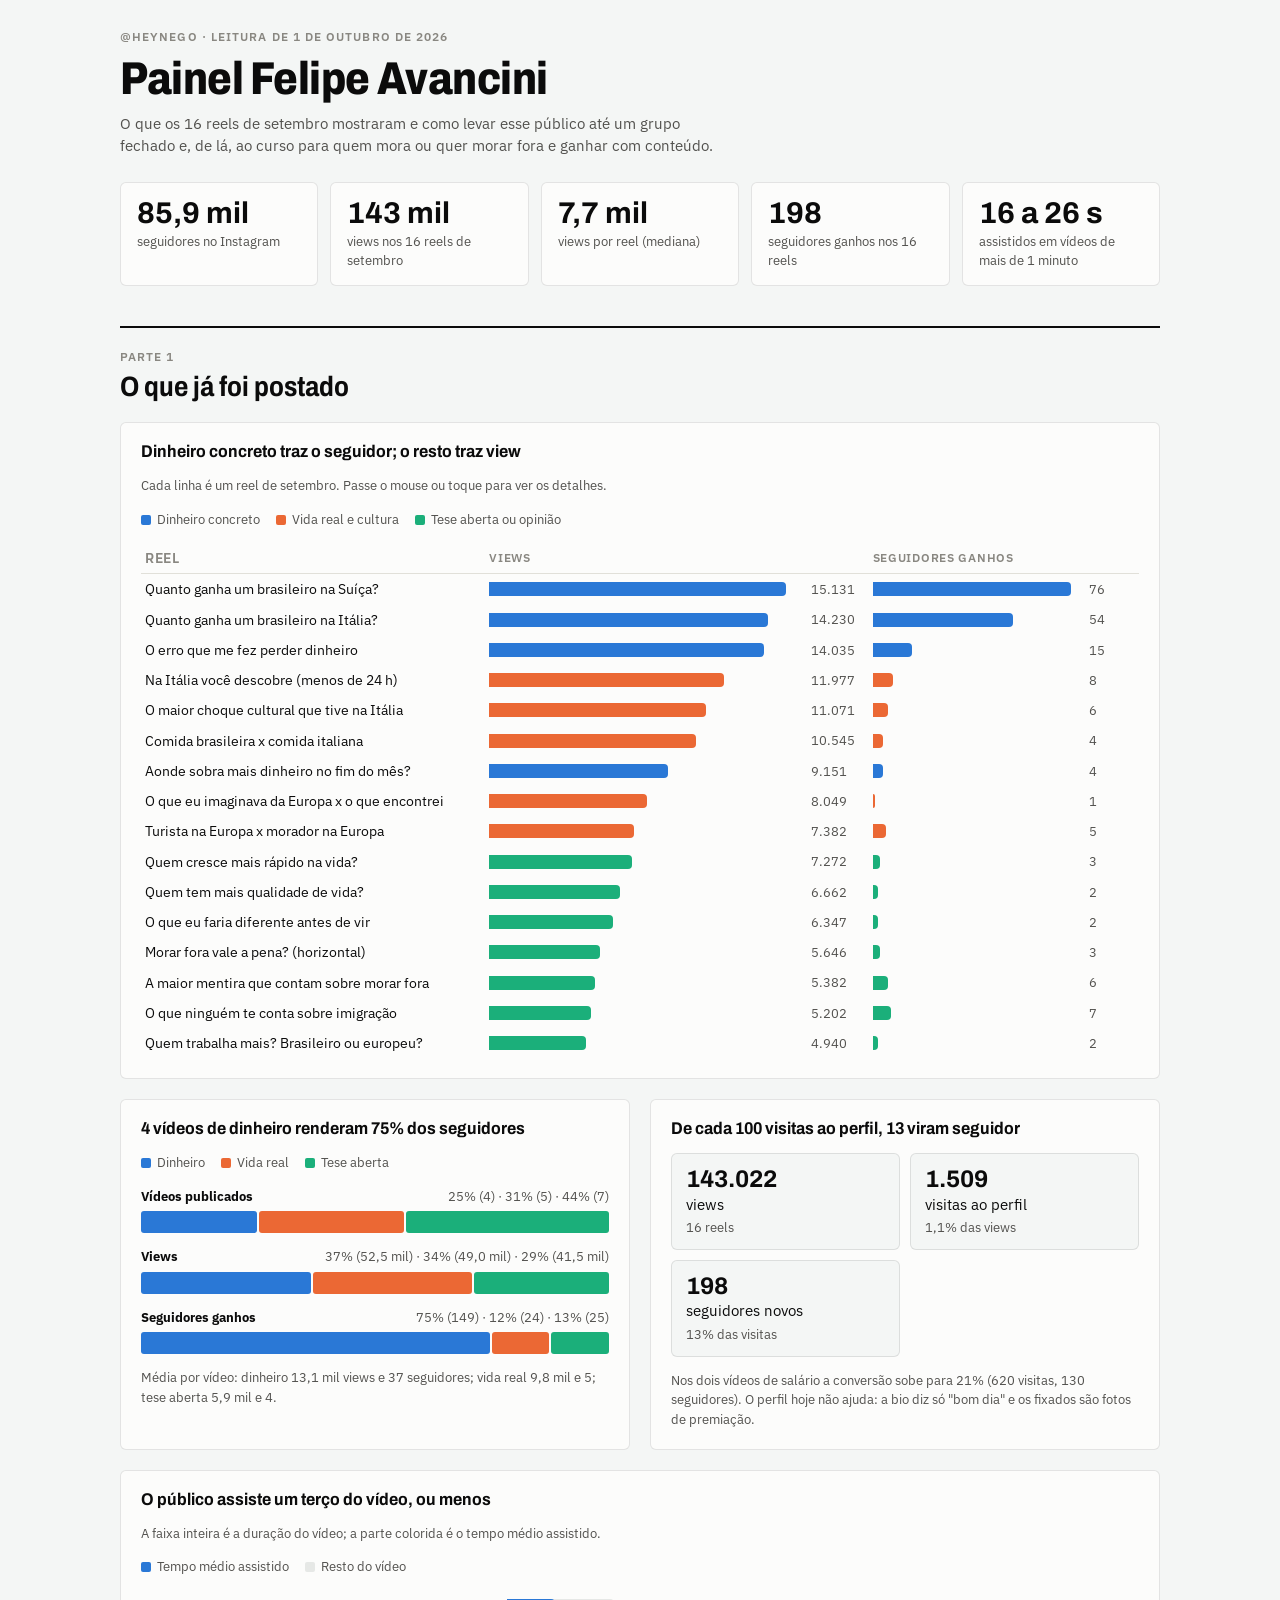
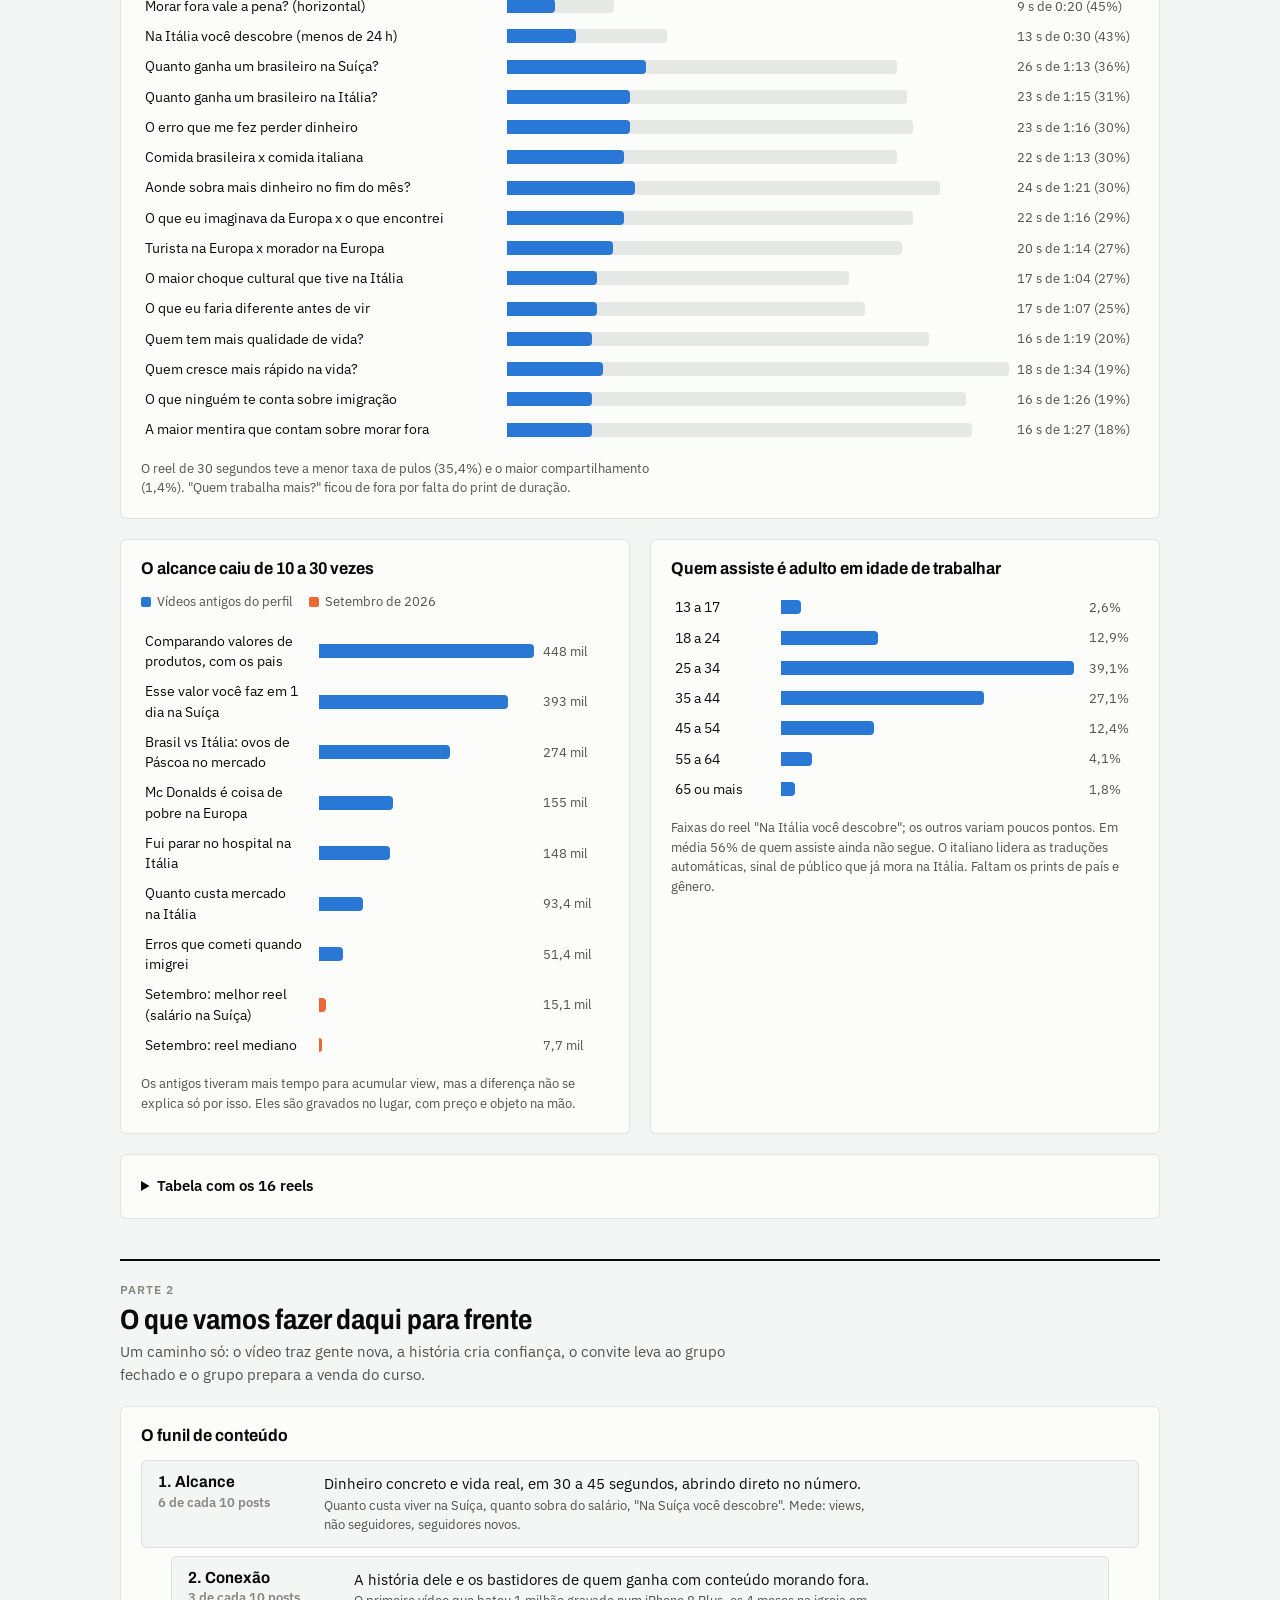
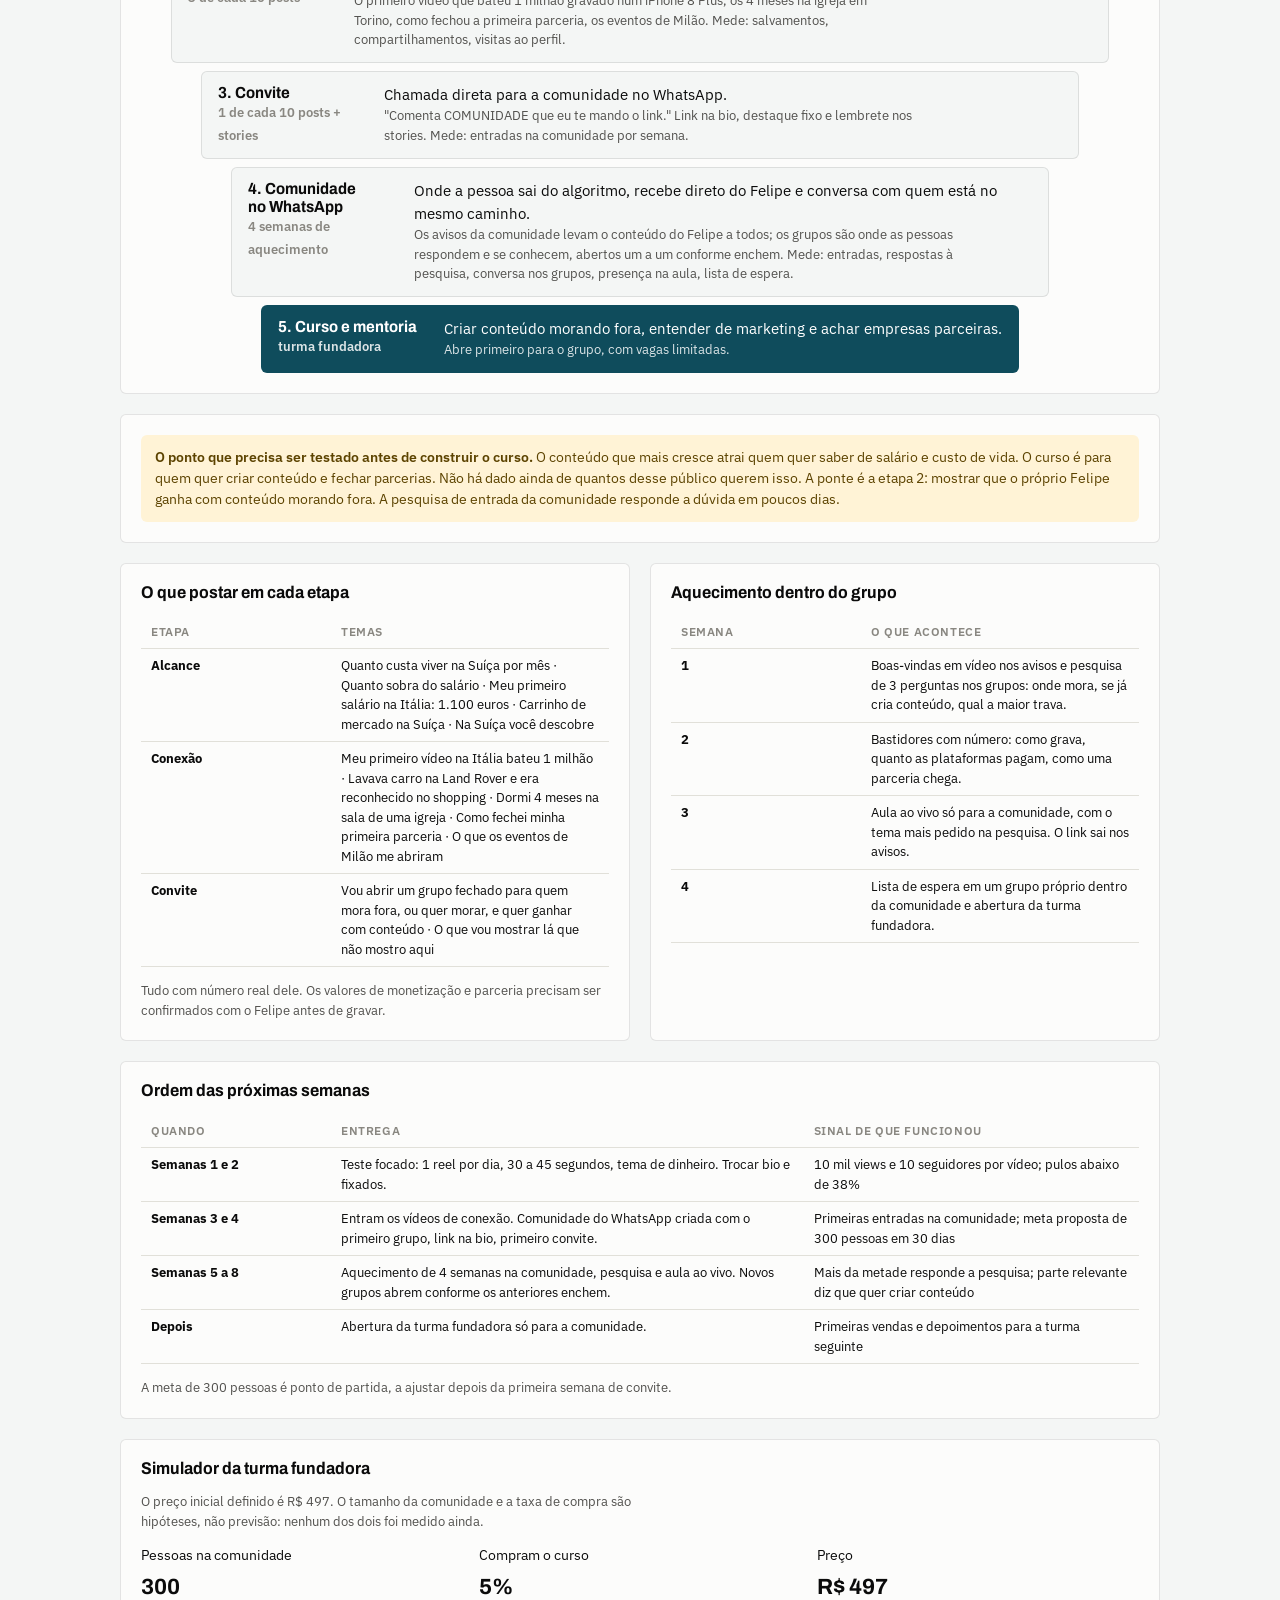
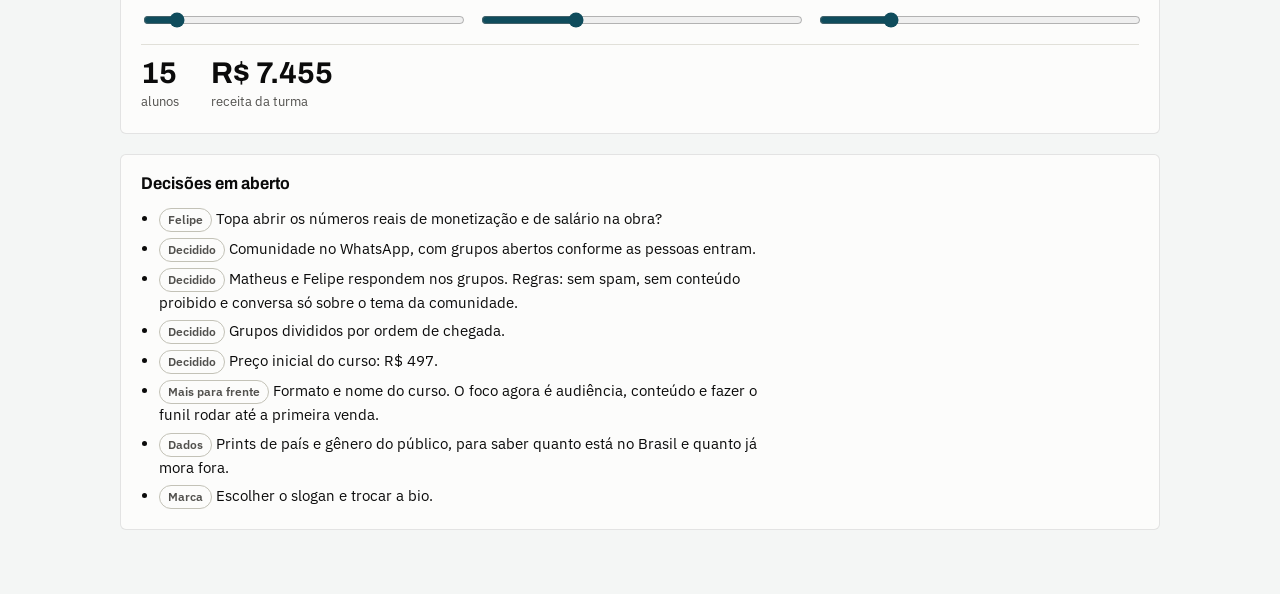
==== index.html @ d15a436e "Publica painel Felipe Avancini (leitura de 1 de outubro de 2026)" ====
<!doctype html>
<html lang="pt-BR">
<head>
<meta charset="utf-8">
<meta name="viewport" content="width=device-width,initial-scale=1,viewport-fit=cover">
<meta name="robots" content="noindex,nofollow">
<meta name="description" content="Leitura dos 16 reels de setembro do @heynego e o plano para levar o público à comunidade e ao curso.">
<meta property="og:type" content="website">
<meta property="og:title" content="Painel Felipe Avancini">
<meta property="og:description" content="Leitura dos 16 reels de setembro do @heynego e o plano para levar o público à comunidade e ao curso.">
<meta name="theme-color" content="#0f4c5c">
<link rel="icon" href="data:image/svg+xml,%3Csvg xmlns='http://www.w3.org/2000/svg' viewBox='0 0 32 32'%3E%3Crect width='32' height='32' rx='6' fill='%230f4c5c'/%3E%3Cpath d='M8 23V14h4v9zm6 0V9h4v14zm6 0v-6h4v6z' fill='%23fff'/%3E%3C/svg%3E">
<link rel="preconnect" href="https://fonts.googleapis.com">
<link rel="preconnect" href="https://fonts.gstatic.com" crossorigin>
<style>html{-webkit-text-size-adjust:100%}body{margin:0}img{max-width:100%}[hidden]{display:none!important}</style>
<title>Painel Felipe Avancini</title>
<link rel="stylesheet" href="https://fonts.googleapis.com/css2?family=Archivo:wdth,wght@75..100,500..800&family=IBM+Plex+Sans:wght@400;500;600&display=swap">
<style>
/* Layout: painel de leitura em coluna única, resumo antes do detalhe; duas metades: o que já foi postado / o que vamos fazer */
:root{
  --page:#f4f6f5; --surface:#fcfcfb; --ink:#0b0b0b; --ink2:#52514e; --muted:#898781;
  --grid:#e1e0d9; --axis:#c3c2b7; --line:rgba(11,11,11,.10);
  --s1:#2a78d6; --s2:#eb6834; --s3:#1baf7a; --track:#e6e8e6;
  --accent:#0f4c5c; --accent-ink:#ffffff; --good:#006300; --warn-bg:#fff3d6; --warn-ink:#5c4300;
  --display:"Archivo","Arial Narrow",system-ui,sans-serif;
  --body:"IBM Plex Sans",system-ui,-apple-system,"Segoe UI",sans-serif;
}
@media (prefers-color-scheme:dark){:root:not([data-theme="light"]){
  --page:#0d0d0d; --surface:#1a1a19; --ink:#ffffff; --ink2:#c3c2b7; --muted:#898781;
  --grid:#2c2c2a; --axis:#383835; --line:rgba(255,255,255,.10);
  --s1:#3987e5; --s2:#d95926; --s3:#199e70; --track:#2c2c2a;
  --accent:#7fc4d4; --accent-ink:#06222a; --good:#0ca30c; --warn-bg:#3a2e0c; --warn-ink:#fbe2a0; color-scheme:dark}}
:root[data-theme="dark"]{
  --page:#0d0d0d; --surface:#1a1a19; --ink:#ffffff; --ink2:#c3c2b7; --muted:#898781;
  --grid:#2c2c2a; --axis:#383835; --line:rgba(255,255,255,.10);
  --s1:#3987e5; --s2:#d95926; --s3:#199e70; --track:#2c2c2a;
  --accent:#7fc4d4; --accent-ink:#06222a; --good:#0ca30c; --warn-bg:#3a2e0c; --warn-ink:#fbe2a0; color-scheme:dark}
*{box-sizing:border-box}
body{background:var(--page);color:var(--ink);font-family:var(--body);font-size:15px;line-height:1.5;padding-inline:16px;padding-block:28px 64px}
.wrap{max-width:1040px;margin:0 auto;display:flex;flex-direction:column;gap:20px}
h1,h2,h3{font-family:var(--display);font-stretch:85%;text-wrap:balance;margin:0;line-height:1.1}
h1{font-size:clamp(30px,5vw,46px);font-weight:800;letter-spacing:-.01em}
h2{font-size:clamp(22px,3.2vw,28px);font-weight:700}
h3{font-size:17px;font-weight:700;font-stretch:92%}
p{margin:0;max-width:68ch}
.sub{color:var(--ink2)}
.small{font-size:13px;color:var(--ink2)}
.eyebrow{font-size:12px;letter-spacing:.09em;text-transform:uppercase;color:var(--muted);font-weight:600}
header{display:flex;flex-direction:column;gap:8px;padding-bottom:4px}
.part{margin-top:20px;padding-top:20px;border-top:2px solid var(--ink);display:flex;flex-direction:column;gap:6px}
.card{background:var(--surface);border:1px solid var(--line);border-radius:6px;padding:20px;display:flex;flex-direction:column;gap:14px;min-width:0}
.tiles{display:grid;grid-template-columns:repeat(auto-fit,minmax(170px,1fr));gap:12px}
.tile{background:var(--surface);border:1px solid var(--line);border-radius:6px;padding:14px 16px;display:flex;flex-direction:column;gap:2px}
.tile b{font-family:var(--display);font-size:30px;font-weight:700;line-height:1.1}
.tile span{font-size:13px;color:var(--ink2)}
.two{display:grid;grid-template-columns:repeat(auto-fit,minmax(300px,1fr));gap:20px}
.legend{display:flex;flex-wrap:wrap;gap:6px 16px;font-size:13px;color:var(--ink2)}
.legend i{display:inline-block;width:10px;height:10px;border-radius:2px;margin-right:6px;vertical-align:-1px}
.c1{background:var(--s1)}.c2{background:var(--s2)}.c3{background:var(--s3)}.cn{background:var(--track)}
/* linhas de barras */
.r{display:grid;grid-template-columns:minmax(0,1.25fr) minmax(0,1.4fr) minmax(0,1fr);gap:2px 16px;align-items:center;padding:5px 4px;border-radius:4px}
.r:hover,.r:focus-visible{background:var(--track);outline:none}
.r:focus-visible{box-shadow:0 0 0 2px var(--accent)}
.r.head{font-size:12px;color:var(--muted);text-transform:uppercase;letter-spacing:.06em;font-weight:600;border-bottom:1px solid var(--grid);border-radius:0}
.r.head:hover{background:none}
.lab{font-size:13.5px;min-width:0}
.cell{display:flex;align-items:center;gap:8px;min-width:0}
.trk{flex:1;min-width:0;height:14px;display:flex}
.bar{height:14px;border-radius:0 4px 4px 0;min-width:2px}
.v{font-size:12.5px;color:var(--ink2);font-variant-numeric:tabular-nums;white-space:nowrap;min-width:46px}
.r2{grid-template-columns:minmax(0,1.1fr) minmax(0,2fr)}
@media (max-width:640px){.r{grid-template-columns:1fr 1fr}.r .lab{grid-column:1/-1}.r.head .lab{display:none}.r2{grid-template-columns:1fr}}
.stack{display:flex;gap:2px;height:22px}
.stack div{border-radius:3px;min-width:3px}
.share{display:flex;flex-direction:column;gap:5px}
.share .cap{display:flex;justify-content:space-between;gap:10px;flex-wrap:wrap;font-size:13px}
.share .cap span{color:var(--ink2);font-variant-numeric:tabular-nums}
.flow{display:grid;grid-template-columns:repeat(auto-fit,minmax(150px,1fr));gap:10px;align-items:stretch}
.step{border:1px solid var(--line);border-radius:6px;padding:12px 14px;background:var(--page)}
.step b{font-family:var(--display);font-size:24px;font-weight:700;display:block;line-height:1.15}
.step small{display:block;color:var(--ink2);font-size:12.5px;margin-top:2px}
.note{background:var(--warn-bg);color:var(--warn-ink);border-radius:6px;padding:12px 14px;font-size:14px}
.note b{font-weight:600}
ul{margin:0;padding-left:18px;display:flex;flex-direction:column;gap:6px;max-width:70ch}
#tip{position:fixed;z-index:9;pointer-events:none;background:var(--ink);color:var(--surface);font-size:12.5px;line-height:1.45;padding:8px 10px;border-radius:5px;max-width:260px}
/* funil */
.funnel{display:flex;flex-direction:column;gap:8px;align-items:center}
.stage{border:1px solid var(--line);background:var(--page);border-radius:6px;padding:12px 16px;display:grid;grid-template-columns:minmax(0,150px) minmax(0,1fr);gap:4px 16px}
.stage h3{font-size:16px}
.stage .pct{font-size:12.5px;color:var(--muted);font-weight:600}
.stage.final{background:var(--accent);color:var(--accent-ink);border-color:transparent}
.stage.final .pct,.stage.final .small{color:var(--accent-ink);opacity:.85}
@media (max-width:640px){.stage{grid-template-columns:1fr;width:100%!important}}
table{border-collapse:collapse;width:100%;font-size:13px}
th,td{padding:7px 10px;text-align:right;border-bottom:1px solid var(--grid);white-space:nowrap;font-variant-numeric:tabular-nums}
th{color:var(--muted);font-weight:600;font-size:12px;text-transform:uppercase;letter-spacing:.05em}
th:first-child,td:first-child{text-align:left;white-space:normal;min-width:190px}
.scroll{overflow-x:auto}
details summary{cursor:pointer;font-weight:600}
details summary:focus-visible,input:focus-visible{outline:2px solid var(--accent);outline-offset:2px}
.plan td,.plan th{text-align:left;white-space:normal;vertical-align:top}
.calc{display:grid;grid-template-columns:repeat(auto-fit,minmax(220px,1fr));gap:16px}
.calc label{display:flex;flex-direction:column;gap:6px;font-size:13.5px}
.calc input[type=range]{width:100%;accent-color:var(--accent)}
.calc output{font-family:var(--display);font-size:22px;font-weight:700}
.result{display:flex;flex-wrap:wrap;gap:12px 32px;padding-top:12px;border-top:1px solid var(--grid)}
.result b{font-family:var(--display);font-size:30px;display:block;line-height:1.1}
.pill{display:inline-block;font-size:12px;font-weight:600;padding:2px 8px;border-radius:99px;border:1px solid var(--axis);color:var(--ink2)}
</style>
</head>
<body>
<div class="wrap">
<header>
  <span class="eyebrow">@heynego · leitura de 1 de outubro de 2026</span>
  <h1>Painel Felipe Avancini</h1>
  <p class="sub">O que os 16 reels de setembro mostraram e como levar esse público até um grupo fechado e, de lá, ao curso para quem mora ou quer morar fora e ganhar com conteúdo.</p>
</header>

<div class="tiles">
  <div class="tile"><b>85,9 mil</b><span>seguidores no Instagram</span></div>
  <div class="tile"><b>143 mil</b><span>views nos 16 reels de setembro</span></div>
  <div class="tile"><b>7,7 mil</b><span>views por reel (mediana)</span></div>
  <div class="tile"><b>198</b><span>seguidores ganhos nos 16 reels</span></div>
  <div class="tile"><b>16 a 26 s</b><span>assistidos em vídeos de mais de 1 minuto</span></div>
</div>

<div class="part"><span class="eyebrow">Parte 1</span><h2>O que já foi postado</h2></div>

<section class="card">
  <h3>Dinheiro concreto traz o seguidor; o resto traz view</h3>
  <p class="small">Cada linha é um reel de setembro. Passe o mouse ou toque para ver os detalhes.</p>
  <div class="legend"><span><i class="c1"></i>Dinheiro concreto</span><span><i class="c2"></i>Vida real e cultura</span><span><i class="c3"></i>Tese aberta ou opinião</span></div>
  <div id="reels"></div>
</section>

<div class="two">
  <section class="card">
    <h3>4 vídeos de dinheiro renderam 75% dos seguidores</h3>
    <div class="legend"><span><i class="c1"></i>Dinheiro</span><span><i class="c2"></i>Vida real</span><span><i class="c3"></i>Tese aberta</span></div>
    <div id="shares" style="display:flex;flex-direction:column;gap:14px"></div>
    <p class="small">Média por vídeo: dinheiro 13,1 mil views e 37 seguidores; vida real 9,8 mil e 5; tese aberta 5,9 mil e 4.</p>
  </section>
  <section class="card">
    <h3>De cada 100 visitas ao perfil, 13 viram seguidor</h3>
    <div class="flow">
      <div class="step"><b>143.022</b>views<small>16 reels</small></div>
      <div class="step"><b>1.509</b>visitas ao perfil<small>1,1% das views</small></div>
      <div class="step"><b>198</b>seguidores novos<small>13% das visitas</small></div>
    </div>
    <p class="small">Nos dois vídeos de salário a conversão sobe para 21% (620 visitas, 130 seguidores). O perfil hoje não ajuda: a bio diz só "bom dia" e os fixados são fotos de premiação.</p>
  </section>
</div>

<section class="card">
  <h3>O público assiste um terço do vídeo, ou menos</h3>
  <p class="small">A faixa inteira é a duração do vídeo; a parte colorida é o tempo médio assistido.</p>
  <div class="legend"><span><i class="c1"></i>Tempo médio assistido</span><span><i class="cn"></i>Resto do vídeo</span></div>
  <div id="dur"></div>
  <p class="small">O reel de 30 segundos teve a menor taxa de pulos (35,4%) e o maior compartilhamento (1,4%). "Quem trabalha mais?" ficou de fora por falta do print de duração.</p>
</section>

<div class="two">
  <section class="card">
    <h3>O alcance caiu de 10 a 30 vezes</h3>
    <div class="legend"><span><i class="c1"></i>Vídeos antigos do perfil</span><span><i class="c2"></i>Setembro de 2026</span></div>
    <div id="old"></div>
    <p class="small">Os antigos tiveram mais tempo para acumular view, mas a diferença não se explica só por isso. Eles são gravados no lugar, com preço e objeto na mão.</p>
  </section>
  <section class="card">
    <h3>Quem assiste é adulto em idade de trabalhar</h3>
    <div id="age"></div>
    <p class="small">Faixas do reel "Na Itália você descobre"; os outros variam poucos pontos. Em média 56% de quem assiste ainda não segue. O italiano lidera as traduções automáticas, sinal de público que já mora na Itália. Faltam os prints de país e gênero.</p>
  </section>
</div>

<section class="card">
  <details>
    <summary>Tabela com os 16 reels</summary>
    <div class="scroll" style="margin-top:12px"><table id="tbl"></table></div>
  </details>
</section>

<div class="part"><span class="eyebrow">Parte 2</span><h2>O que vamos fazer daqui para frente</h2>
<p class="sub">Um caminho só: o vídeo traz gente nova, a história cria confiança, o convite leva ao grupo fechado e o grupo prepara a venda do curso.</p></div>

<section class="card">
  <h3>O funil de conteúdo</h3>
  <div class="funnel">
    <div class="stage" style="width:100%"><div><h3>1. Alcance</h3><span class="pct">6 de cada 10 posts</span></div><div><p>Dinheiro concreto e vida real, em 30 a 45 segundos, abrindo direto no número.</p><p class="small">Quanto custa viver na Suíça, quanto sobra do salário, "Na Suíça você descobre". Mede: views, não seguidores, seguidores novos.</p></div></div>
    <div class="stage" style="width:94%"><div><h3>2. Conexão</h3><span class="pct">3 de cada 10 posts</span></div><div><p>A história dele e os bastidores de quem ganha com conteúdo morando fora.</p><p class="small">O primeiro vídeo que bateu 1 milhão gravado num iPhone 8 Plus, os 4 meses na igreja em Torino, como fechou a primeira parceria, os eventos de Milão. Mede: salvamentos, compartilhamentos, visitas ao perfil.</p></div></div>
    <div class="stage" style="width:88%"><div><h3>3. Convite</h3><span class="pct">1 de cada 10 posts + stories</span></div><div><p>Chamada direta para a comunidade no WhatsApp.</p><p class="small">"Comenta COMUNIDADE que eu te mando o link." Link na bio, destaque fixo e lembrete nos stories. Mede: entradas na comunidade por semana.</p></div></div>
    <div class="stage" style="width:82%"><div><h3>4. Comunidade no WhatsApp</h3><span class="pct">4 semanas de aquecimento</span></div><div><p>Onde a pessoa sai do algoritmo, recebe direto do Felipe e conversa com quem está no mesmo caminho.</p><p class="small">Os avisos da comunidade levam o conteúdo do Felipe a todos; os grupos são onde as pessoas respondem e se conhecem, abertos um a um conforme enchem. Mede: entradas, respostas à pesquisa, conversa nos grupos, presença na aula, lista de espera.</p></div></div>
    <div class="stage final" style="width:76%"><div><h3>5. Curso e mentoria</h3><span class="pct">turma fundadora</span></div><div><p>Criar conteúdo morando fora, entender de marketing e achar empresas parceiras.</p><p class="small">Abre primeiro para o grupo, com vagas limitadas.</p></div></div>
  </div>
</section>

<section class="card">
  <div class="note"><b>O ponto que precisa ser testado antes de construir o curso.</b> O conteúdo que mais cresce atrai quem quer saber de salário e custo de vida. O curso é para quem quer criar conteúdo e fechar parcerias. Não há dado ainda de quantos desse público querem isso. A ponte é a etapa 2: mostrar que o próprio Felipe ganha com conteúdo morando fora. A pesquisa de entrada da comunidade responde a dúvida em poucos dias.</div>
</section>

<div class="two">
  <section class="card">
    <h3>O que postar em cada etapa</h3>
    <div class="scroll"><table class="plan">
      <tr><th>Etapa</th><th>Temas</th></tr>
      <tr><td><b>Alcance</b></td><td>Quanto custa viver na Suíça por mês · Quanto sobra do salário · Meu primeiro salário na Itália: 1.100 euros · Carrinho de mercado na Suíça · Na Suíça você descobre</td></tr>
      <tr><td><b>Conexão</b></td><td>Meu primeiro vídeo na Itália bateu 1 milhão · Lavava carro na Land Rover e era reconhecido no shopping · Dormi 4 meses na sala de uma igreja · Como fechei minha primeira parceria · O que os eventos de Milão me abriram</td></tr>
      <tr><td><b>Convite</b></td><td>Vou abrir um grupo fechado para quem mora fora, ou quer morar, e quer ganhar com conteúdo · O que vou mostrar lá que não mostro aqui</td></tr>
    </table></div>
    <p class="small">Tudo com número real dele. Os valores de monetização e parceria precisam ser confirmados com o Felipe antes de gravar.</p>
  </section>
  <section class="card">
    <h3>Aquecimento dentro do grupo</h3>
    <div class="scroll"><table class="plan">
      <tr><th>Semana</th><th>O que acontece</th></tr>
      <tr><td><b>1</b></td><td>Boas-vindas em vídeo nos avisos e pesquisa de 3 perguntas nos grupos: onde mora, se já cria conteúdo, qual a maior trava.</td></tr>
      <tr><td><b>2</b></td><td>Bastidores com número: como grava, quanto as plataformas pagam, como uma parceria chega.</td></tr>
      <tr><td><b>3</b></td><td>Aula ao vivo só para a comunidade, com o tema mais pedido na pesquisa. O link sai nos avisos.</td></tr>
      <tr><td><b>4</b></td><td>Lista de espera em um grupo próprio dentro da comunidade e abertura da turma fundadora.</td></tr>
    </table></div>
  </section>
</div>

<section class="card">
  <h3>Ordem das próximas semanas</h3>
  <div class="scroll"><table class="plan">
    <tr><th>Quando</th><th>Entrega</th><th>Sinal de que funcionou</th></tr>
    <tr><td><b>Semanas 1 e 2</b></td><td>Teste focado: 1 reel por dia, 30 a 45 segundos, tema de dinheiro. Trocar bio e fixados.</td><td>10 mil views e 10 seguidores por vídeo; pulos abaixo de 38%</td></tr>
    <tr><td><b>Semanas 3 e 4</b></td><td>Entram os vídeos de conexão. Comunidade do WhatsApp criada com o primeiro grupo, link na bio, primeiro convite.</td><td>Primeiras entradas na comunidade; meta proposta de 300 pessoas em 30 dias</td></tr>
    <tr><td><b>Semanas 5 a 8</b></td><td>Aquecimento de 4 semanas na comunidade, pesquisa e aula ao vivo. Novos grupos abrem conforme os anteriores enchem.</td><td>Mais da metade responde a pesquisa; parte relevante diz que quer criar conteúdo</td></tr>
    <tr><td><b>Depois</b></td><td>Abertura da turma fundadora só para a comunidade.</td><td>Primeiras vendas e depoimentos para a turma seguinte</td></tr>
  </table></div>
  <p class="small">A meta de 300 pessoas é ponto de partida, a ajustar depois da primeira semana de convite.</p>
</section>

<section class="card">
  <h3>Simulador da turma fundadora</h3>
  <p class="small">O preço inicial definido é R$ 497. O tamanho da comunidade e a taxa de compra são hipóteses, não previsão: nenhum dos dois foi medido ainda.</p>
  <div class="calc">
    <label for="g">Pessoas na comunidade<output id="go">300</output><input id="g" type="range" min="50" max="3000" step="50" value="300"></label>
    <label for="c">Compram o curso <output id="co">5%</output><input id="c" type="range" min="1" max="15" step="1" value="5"></label>
    <label for="p">Preço <output id="po">R$ 497</output><input id="p" type="range" min="97" max="1997" step="100" value="497"></label>
  </div>
  <div class="result"><div><b id="ra">15</b><span class="small">alunos</span></div><div><b id="rr">R$ 7.455</b><span class="small">receita da turma</span></div></div>
</section>

<section class="card">
  <h3>Decisões em aberto</h3>
  <ul>
    <li><span class="pill">Felipe</span> Topa abrir os números reais de monetização e de salário na obra?</li>
    <li><span class="pill">Decidido</span> Comunidade no WhatsApp, com grupos abertos conforme as pessoas entram.</li>
    <li><span class="pill">Decidido</span> Matheus e Felipe respondem nos grupos. Regras: sem spam, sem conteúdo proibido e conversa só sobre o tema da comunidade.</li>
    <li><span class="pill">Decidido</span> Grupos divididos por ordem de chegada.</li>
    <li><span class="pill">Decidido</span> Preço inicial do curso: R$ 497.</li>
    <li><span class="pill">Mais para frente</span> Formato e nome do curso. O foco agora é audiência, conteúdo e fazer o funil rodar até a primeira venda.</li>
    <li><span class="pill">Dados</span> Prints de país e gênero do público, para saber quanto está no Brasil e quanto já mora fora.</li>
    <li><span class="pill">Marca</span> Escolher o slogan e trocar a bio.</li>
  </ul>
</section>
</div>
<div id="tip" hidden></div>

<script>
const R=[
["Quanto ganha um brasileiro na Suíça?",1,"4/set",15131,73,26,38.0,76,357,68],
["Quanto ganha um brasileiro na Itália?",1,"4/set",14230,75,23,40.2,54,263,54],
["O erro que me fez perder dinheiro",1,"5/set",14035,76,23,43.8,15,200,42],
["Na Itália você descobre (menos de 24 h)",2,"30/set",11977,30,13,35.4,8,65,43],
["O maior choque cultural que tive na Itália",2,"14/set",11071,64,17,44.8,6,50,13],
["Comida brasileira x comida italiana",2,"8/set",10545,73,22,37.3,4,57,22],
["Aonde sobra mais dinheiro no fim do mês?",1,"3/set",9151,81,24,39.4,4,85,20],
["O que eu imaginava da Europa x o que encontrei",2,"3/set",8049,76,22,41.4,1,92,18],
["Turista na Europa x morador na Europa",2,"3/set",7382,74,20,40.3,5,64,24],
["Quem cresce mais rápido na vida?",3,"5/set",7272,94,18,40.9,3,59,23],
["Quem tem mais qualidade de vida?",3,"25/set",6662,79,16,45.1,2,56,30],
["O que eu faria diferente antes de vir",3,"26/set",6347,67,17,41.7,2,40,17],
["Morar fora vale a pena? (horizontal)",3,"14/set",5646,20,9,48.2,3,23,21],
["A maior mentira que contam sobre morar fora",3,"4/set",5382,87,16,42.1,6,34,13],
["O que ninguém te conta sobre imigração",3,"9/set",5202,86,16,44.9,7,34,17],
["Quem trabalha mais? Brasileiro ou europeu?",3,"set",4940,null,19,null,2,30,3]
];
const CAT={1:"Dinheiro concreto",2:"Vida real e cultura",3:"Tese aberta ou opinião"};
const n=x=>x.toLocaleString("pt-BR");
const mmss=s=>Math.floor(s/60)+":"+String(s%60).padStart(2,"0");
const $=id=>document.getElementById(id);
const tipOf=r=>`<b>${r[0]}</b><br>${CAT[r[1]]} · ${r[2]}<br>${n(r[3])} views · ${r[7]} seguidores<br>${r[8]} visitas ao perfil · ${r[9]} salvamentos`+(r[4]?`<br>${mmss(r[4])} de duração · ${r[5]} s assistidos`:"")+(r[6]?`<br>${n(r[6])}% de pulos`:"");

$("reels").innerHTML=`<div class="r head"><span class="lab">Reel</span><span>Views</span><span>Seguidores ganhos</span></div>`+
R.map((r,i)=>`<div class="r" tabindex="0" data-i="${i}"><span class="lab">${r[0]}</span>
<span class="cell"><span class="trk"><span class="bar c${r[1]}" style="width:${r[3]/16000*100}%"></span></span><span class="v">${n(r[3])}</span></span>
<span class="cell"><span class="trk"><span class="bar c${r[1]}" style="width:${r[7]/80*100}%"></span></span><span class="v">${r[7]}</span></span></div>`).join("");

const SH=[["Vídeos publicados",[25,31.25,43.75],["4","5","7"]],["Views",[36.7,34.3,29.0],["52,5 mil","49,0 mil","41,5 mil"]],["Seguidores ganhos",[75.3,12.1,12.6],["149","24","25"]]];
$("shares").innerHTML=SH.map(s=>`<div class="share"><div class="cap"><b>${s[0]}</b><span>${s[1].map((p,i)=>Math.round(p)+"% ("+s[2][i]+")").join(" · ")}</span></div>
<div class="stack">${s[1].map((p,i)=>`<div class="c${i+1}" style="width:${p}%"></div>`).join("")}</div></div>`).join("");

$("dur").innerHTML=R.filter(r=>r[4]).sort((a,b)=>b[5]/b[4]-a[5]/a[4]).map(r=>`<div class="r r2" tabindex="0" data-i="${R.indexOf(r)}"><span class="lab">${r[0]}</span>
<span class="cell"><span class="trk"><span style="display:flex;width:${r[4]/94*100}%;background:var(--track);border-radius:0 4px 4px 0"><span class="bar c1" style="width:${r[5]/r[4]*100}%"></span></span></span><span class="v" style="min-width:118px">${r[5]} s de ${mmss(r[4])} (${Math.round(r[5]/r[4]*100)}%)</span></span></div>`).join("");

const OLD=[["Comparando valores de produtos, com os pais",448,1],["Esse valor você faz em 1 dia na Suíça",393,1],["Brasil vs Itália: ovos de Páscoa no mercado",274,1],["Mc Donalds é coisa de pobre na Europa",155,1],["Fui parar no hospital na Itália",148,1],["Quanto custa mercado na Itália",93.4,1],["Erros que cometi quando imigrei",51.4,1],["Setembro: melhor reel (salário na Suíça)",15.1,2],["Setembro: reel mediano",7.7,2]];
$("old").innerHTML=OLD.map(o=>`<div class="r r2" tabindex="0" data-t="<b>${o[0]}</b><br>${n(o[1])} mil views"><span class="lab">${o[0]}</span>
<span class="cell"><span class="trk"><span class="bar c${o[2]}" style="width:${o[1]/450*100}%"></span></span><span class="v" style="min-width:62px">${n(o[1])} mil</span></span></div>`).join("");

const AGE=[["13 a 17",2.6],["18 a 24",12.9],["25 a 34",39.1],["35 a 44",27.1],["45 a 54",12.4],["55 a 64",4.1],["65 ou mais",1.8]];
$("age").innerHTML=AGE.map(a=>`<div class="r r2" tabindex="0" data-t="<b>${a[0]} anos</b><br>${n(a[1])}% de quem assistiu" style="grid-template-columns:90px minmax(0,1fr)"><span class="lab">${a[0]}</span>
<span class="cell"><span class="trk"><span class="bar c1" style="width:${a[1]/40*100}%"></span></span><span class="v">${n(a[1])}%</span></span></div>`).join("");

$("tbl").innerHTML=`<tr><th>Reel</th><th>Tema</th><th>Data</th><th>Views</th><th>Duração</th><th>Assistido</th><th>Pulos</th><th>Seguidores</th><th>Visitas</th><th>Salvos</th></tr>`+
R.map(r=>`<tr><td>${r[0]}</td><td>${CAT[r[1]]}</td><td>${r[2]}</td><td>${n(r[3])}</td><td>${r[4]?mmss(r[4]):"n/d"}</td><td>${r[5]} s</td><td>${r[6]?n(r[6])+"%":"n/d"}</td><td>${r[7]}</td><td>${r[8]}</td><td>${r[9]}</td></tr>`).join("");

const tip=$("tip");
function show(el,x,y){tip.innerHTML=el.dataset.t||tipOf(R[+el.dataset.i]);tip.hidden=false;
  const w=tip.offsetWidth,h=tip.offsetHeight;
  tip.style.left=Math.max(8,Math.min(x+14,innerWidth-w-8))+"px";
  tip.style.top=(y+18+h>innerHeight?y-h-10:y+18)+"px";}
document.querySelectorAll(".r[tabindex]").forEach(el=>{
  el.addEventListener("mousemove",e=>show(el,e.clientX,e.clientY));
  el.addEventListener("mouseleave",()=>tip.hidden=true);
  el.addEventListener("focus",()=>{const b=el.getBoundingClientRect();show(el,b.left+20,b.bottom-10)});
  el.addEventListener("blur",()=>tip.hidden=true);
});
addEventListener("scroll",()=>tip.hidden=true,{passive:true});

function calc(){const g=+$("g").value,c=+$("c").value,p=+$("p").value,a=Math.round(g*c/100);
  $("go").textContent=n(g);$("co").textContent=c+"%";$("po").textContent="R$ "+n(p);
  $("ra").textContent=n(a);$("rr").textContent="R$ "+n(a*p);}
["g","c","p"].forEach(i=>$(i).addEventListener("input",calc));calc();
</script>
</body>
</html>
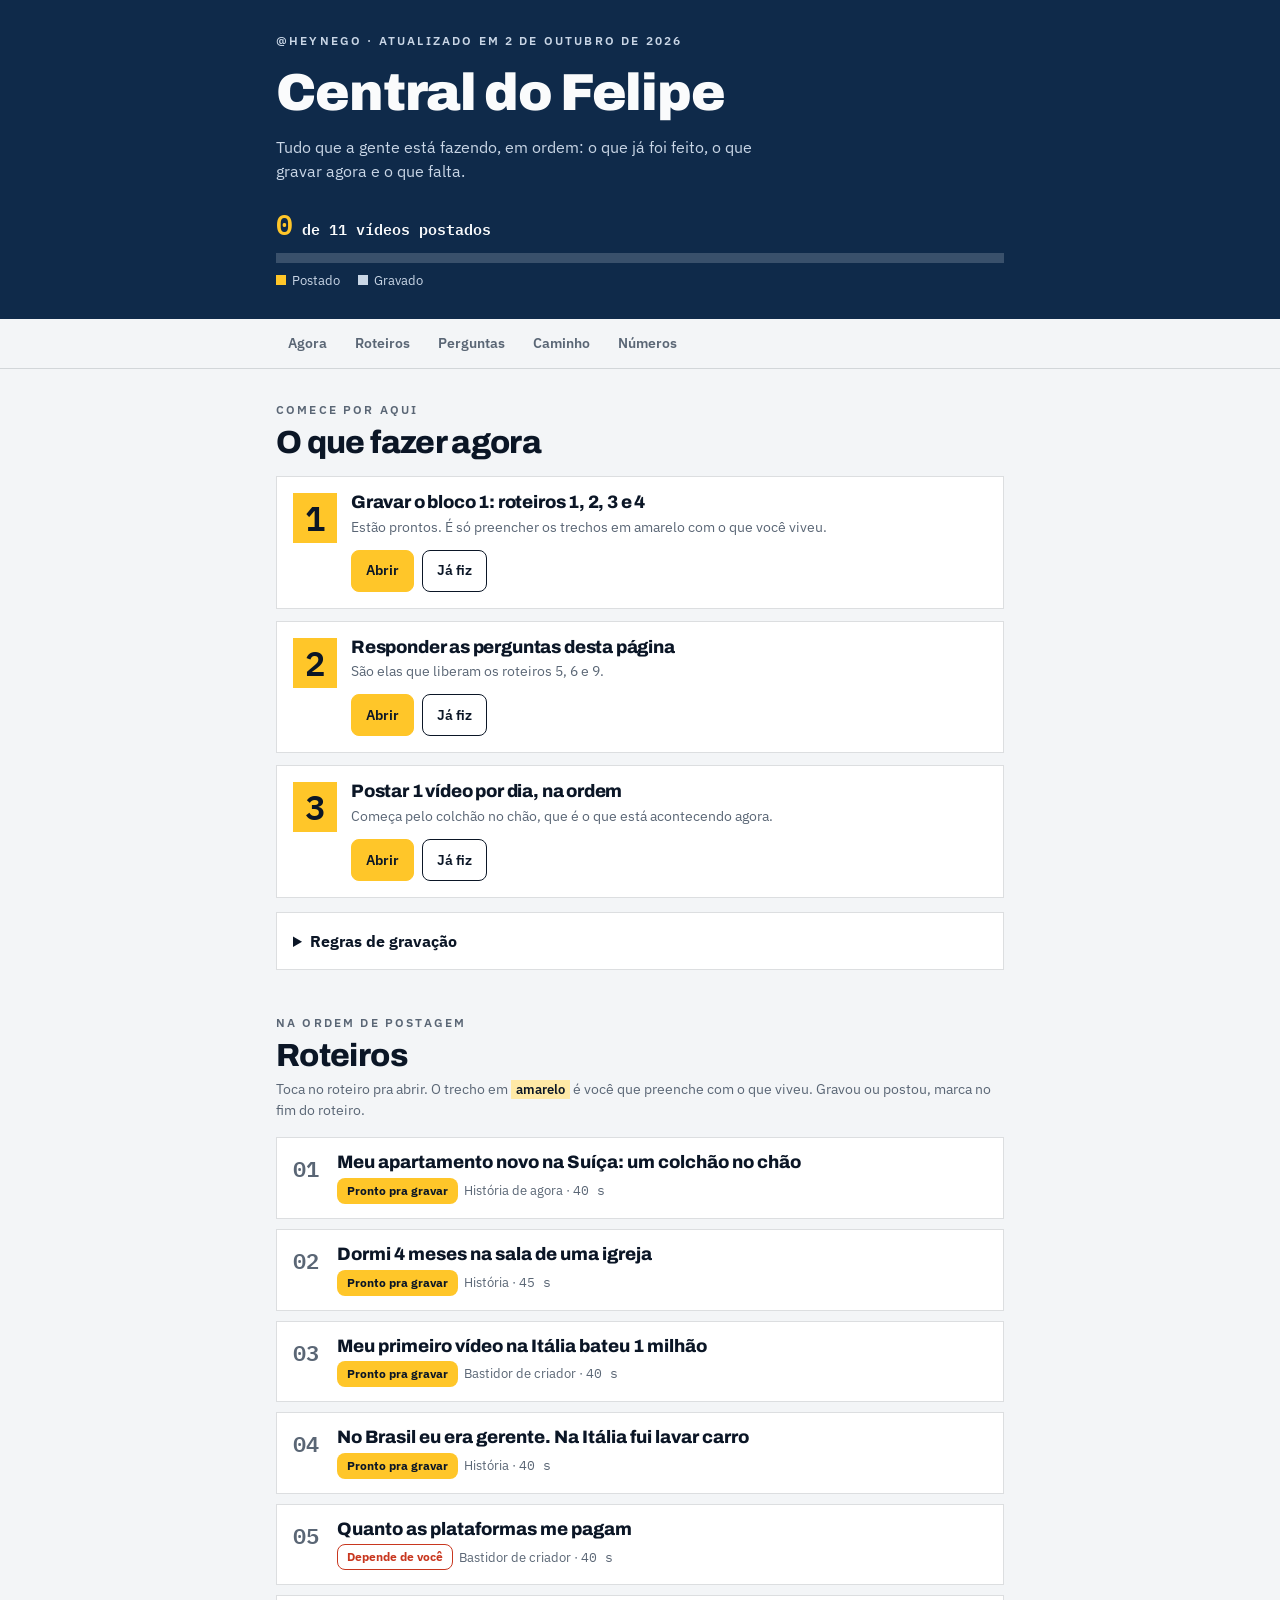
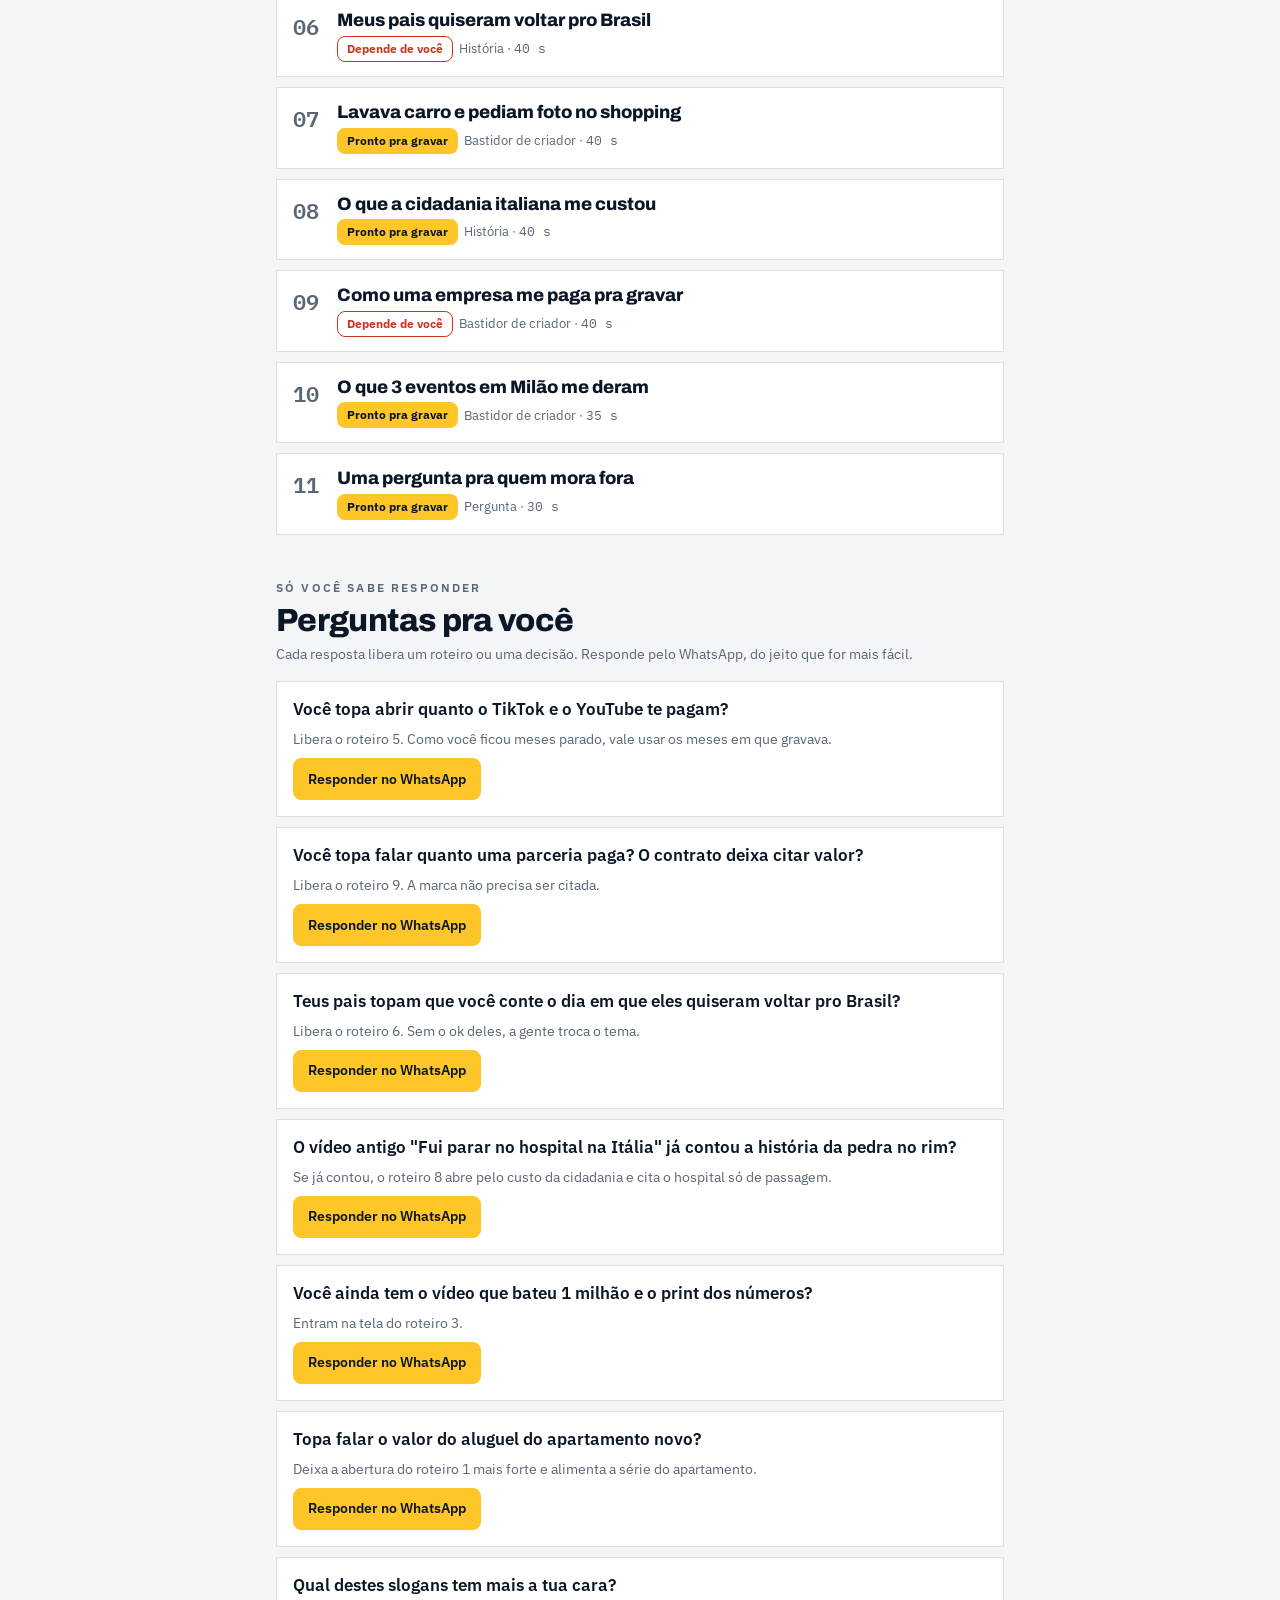
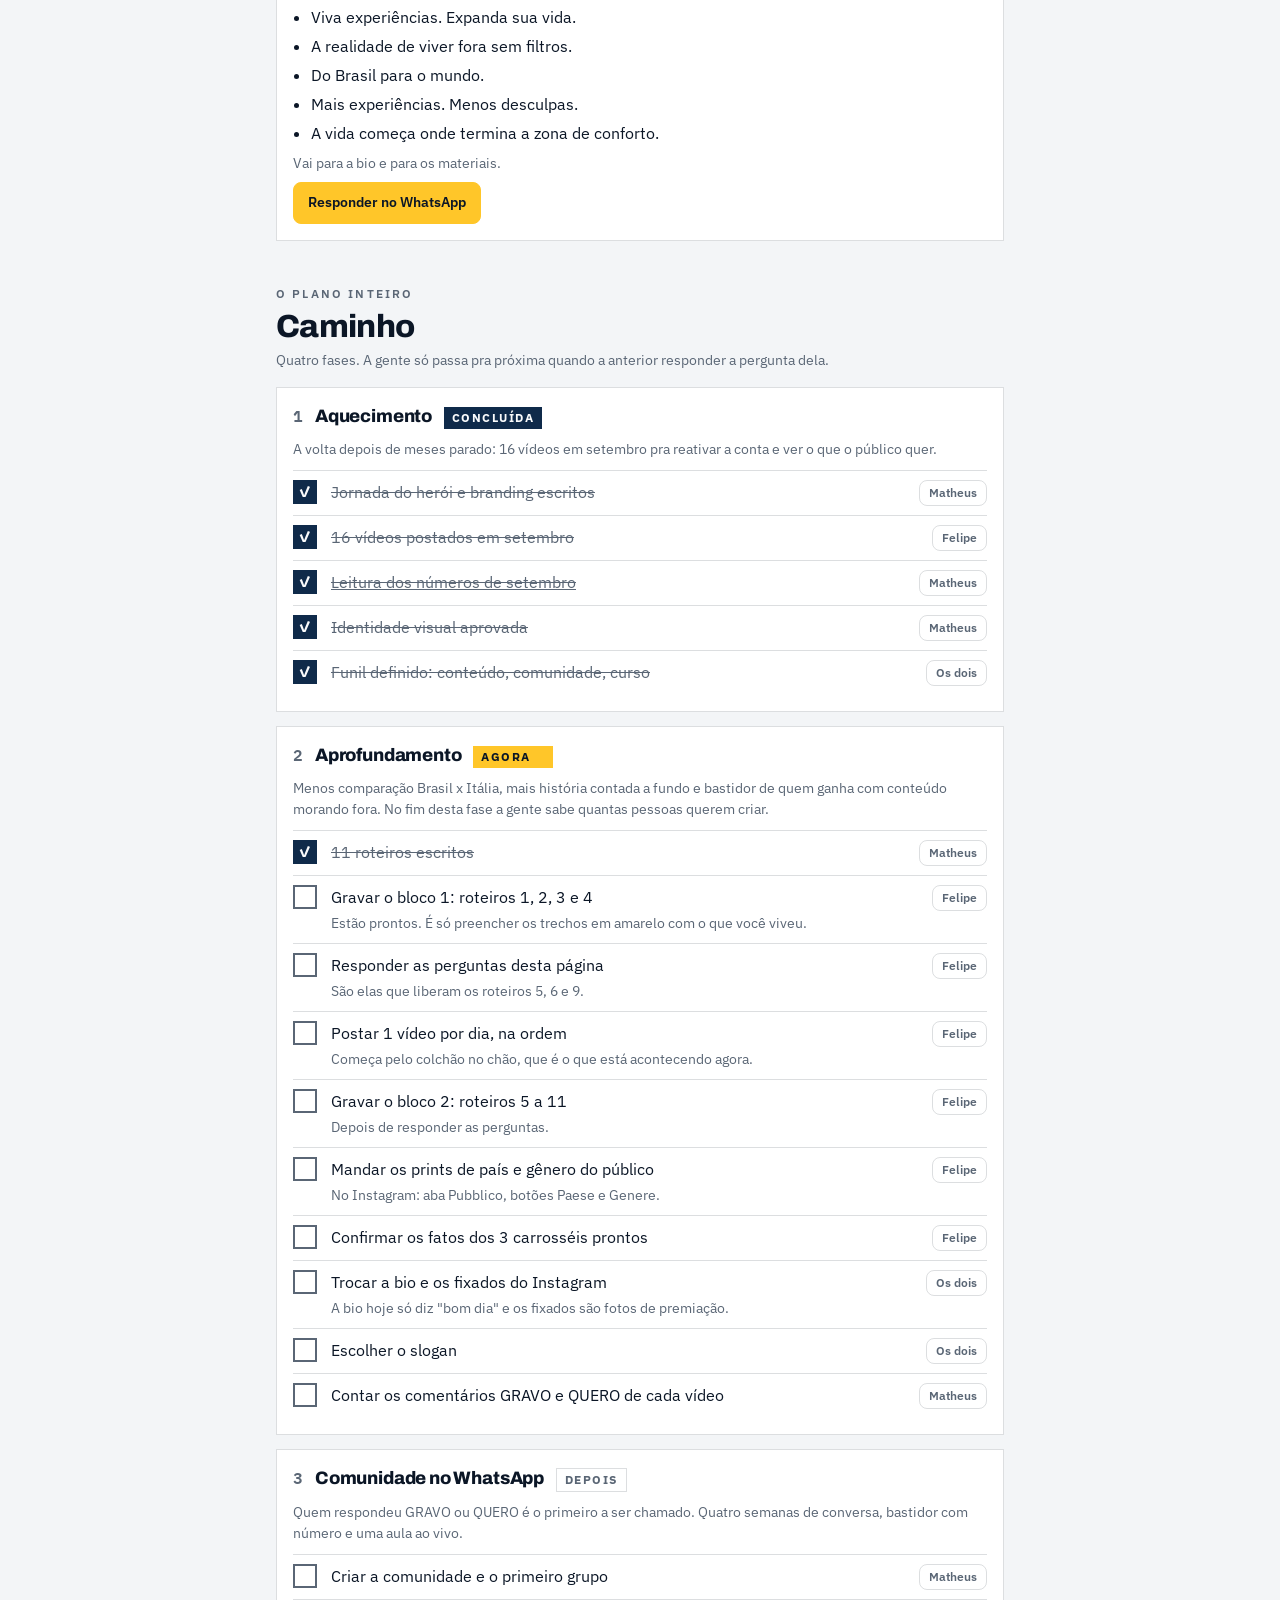
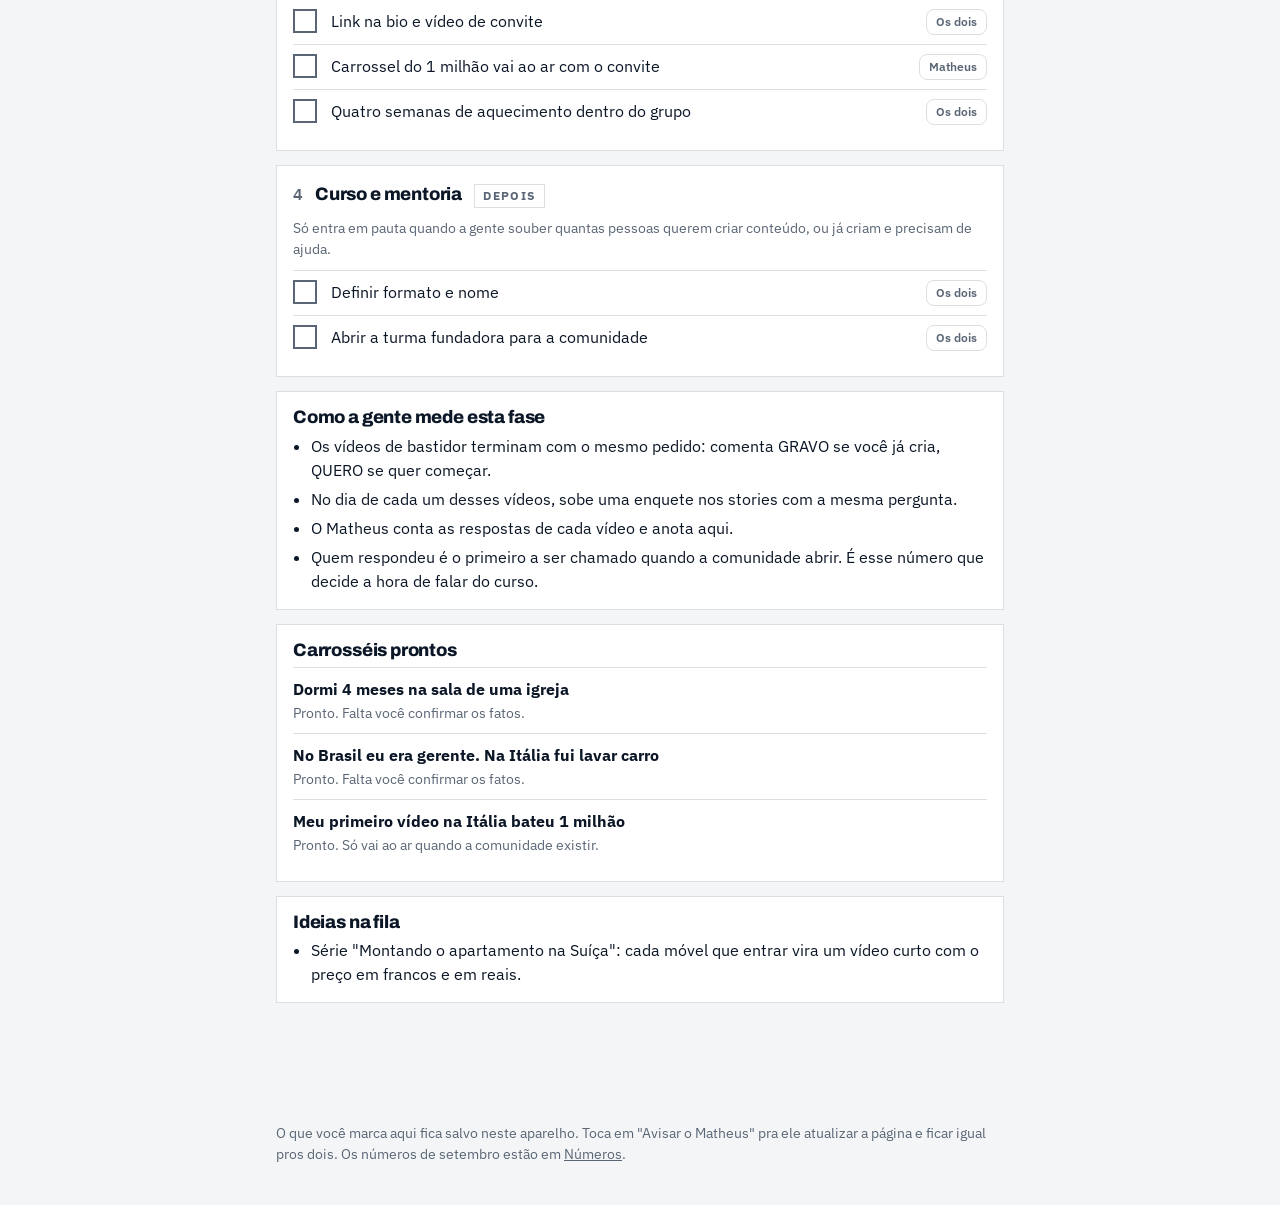
==== commit 72256dc9: "Transforma o painel em Central do Felipe: fases, passos, perguntas e 11 roteiros de aprofundamento" ====
--- a/index.html
+++ b/index.html
@@ -4,327 +4,282 @@
 <meta charset="utf-8">
 <meta name="viewport" content="width=device-width,initial-scale=1,viewport-fit=cover">
 <meta name="robots" content="noindex,nofollow">
-<meta name="description" content="Leitura dos 16 reels de setembro do @heynego e o plano para levar o público à comunidade e ao curso.">
+<meta name="description" content="Tudo que o Felipe e o Matheus estão fazendo, em ordem: o que já foi feito, o que gravar agora e o que falta.">
 <meta property="og:type" content="website">
-<meta property="og:title" content="Painel Felipe Avancini">
-<meta property="og:description" content="Leitura dos 16 reels de setembro do @heynego e o plano para levar o público à comunidade e ao curso.">
-<meta name="theme-color" content="#0f4c5c">
-<link rel="icon" href="data:image/svg+xml,%3Csvg xmlns='http://www.w3.org/2000/svg' viewBox='0 0 32 32'%3E%3Crect width='32' height='32' rx='6' fill='%230f4c5c'/%3E%3Cpath d='M8 23V14h4v9zm6 0V9h4v14zm6 0v-6h4v6z' fill='%23fff'/%3E%3C/svg%3E">
+<meta property="og:title" content="Central do Felipe">
+<meta property="og:description" content="O que já foi feito, o que gravar agora e o que falta.">
+<meta name="theme-color" content="#0F2A4A">
+<link rel="icon" href="data:image/svg+xml,%3Csvg xmlns='http://www.w3.org/2000/svg' viewBox='0 0 32 32'%3E%3Crect width='32' height='32' fill='%230F2A4A'/%3E%3Cpath d='M8 17l5 5 11-12' fill='none' stroke='%23FFC629' stroke-width='4'/%3E%3C/svg%3E">
 <link rel="preconnect" href="https://fonts.googleapis.com">
 <link rel="preconnect" href="https://fonts.gstatic.com" crossorigin>
-<style>html{-webkit-text-size-adjust:100%}body{margin:0}img{max-width:100%}[hidden]{display:none!important}</style>
-<title>Painel Felipe Avancini</title>
-<link rel="stylesheet" href="https://fonts.googleapis.com/css2?family=Archivo:wdth,wght@75..100,500..800&family=IBM+Plex+Sans:wght@400;500;600&display=swap">
+<link rel="stylesheet" href="https://fonts.googleapis.com/css2?family=Archivo:wght@600..900&family=IBM+Plex+Mono:wght@500;600&family=IBM+Plex+Sans:wght@400;500;600;700&display=swap">
+<title>Central do Felipe</title>
 <style>
-/* Layout: painel de leitura em coluna única, resumo antes do detalhe; duas metades: o que já foi postado / o que vamos fazer */
+/* Central de acompanhamento: coluna única, pensada para o celular. Cores do brandkit (passaporte, etiqueta, carimbo). */
 :root{
-  --page:#f4f6f5; --surface:#fcfcfb; --ink:#0b0b0b; --ink2:#52514e; --muted:#898781;
-  --grid:#e1e0d9; --axis:#c3c2b7; --line:rgba(11,11,11,.10);
-  --s1:#2a78d6; --s2:#eb6834; --s3:#1baf7a; --track:#e6e8e6;
-  --accent:#0f4c5c; --accent-ink:#ffffff; --good:#006300; --warn-bg:#fff3d6; --warn-ink:#5c4300;
+  --page:#F3F5F7; --surface:#FFFFFF; --ink:#0B1626; --ink2:#5A6675; --line:rgba(11,22,38,.14);
+  --brand:#0F2A4A; --brand-ink:#FAFBFC; --brand-soft:#C9D6E6;
+  --hl:#FFC629; --hl-ink:#0B1626; --mark:#FFE9A6; --mark-ink:#0B1626;
+  --done:#0F2A4A; --done-ink:#FAFBFC; --alert:#C8371F;
   --display:"Archivo","Arial Narrow",system-ui,sans-serif;
   --body:"IBM Plex Sans",system-ui,-apple-system,"Segoe UI",sans-serif;
-}
-@media (prefers-color-scheme:dark){:root:not([data-theme="light"]){
-  --page:#0d0d0d; --surface:#1a1a19; --ink:#ffffff; --ink2:#c3c2b7; --muted:#898781;
-  --grid:#2c2c2a; --axis:#383835; --line:rgba(255,255,255,.10);
-  --s1:#3987e5; --s2:#d95926; --s3:#199e70; --track:#2c2c2a;
-  --accent:#7fc4d4; --accent-ink:#06222a; --good:#0ca30c; --warn-bg:#3a2e0c; --warn-ink:#fbe2a0; color-scheme:dark}}
-:root[data-theme="dark"]{
-  --page:#0d0d0d; --surface:#1a1a19; --ink:#ffffff; --ink2:#c3c2b7; --muted:#898781;
-  --grid:#2c2c2a; --axis:#383835; --line:rgba(255,255,255,.10);
-  --s1:#3987e5; --s2:#d95926; --s3:#199e70; --track:#2c2c2a;
-  --accent:#7fc4d4; --accent-ink:#06222a; --good:#0ca30c; --warn-bg:#3a2e0c; --warn-ink:#fbe2a0; color-scheme:dark}
+  --mono:"IBM Plex Mono",ui-monospace,Consolas,monospace;
+}
+@media (prefers-color-scheme:dark){:root{
+  --page:#0B1626; --surface:#0F2A4A; --ink:#FAFBFC; --ink2:#C9D6E6; --line:rgba(250,251,252,.18);
+  --mark:#5C4A0E; --mark-ink:#FFF3CC; --done:#C9D6E6; --done-ink:#0B1626; --alert:#FF9480; color-scheme:dark}}
 *{box-sizing:border-box}
-body{background:var(--page);color:var(--ink);font-family:var(--body);font-size:15px;line-height:1.5;padding-inline:16px;padding-block:28px 64px}
-.wrap{max-width:1040px;margin:0 auto;display:flex;flex-direction:column;gap:20px}
-h1,h2,h3{font-family:var(--display);font-stretch:85%;text-wrap:balance;margin:0;line-height:1.1}
-h1{font-size:clamp(30px,5vw,46px);font-weight:800;letter-spacing:-.01em}
-h2{font-size:clamp(22px,3.2vw,28px);font-weight:700}
-h3{font-size:17px;font-weight:700;font-stretch:92%}
-p{margin:0;max-width:68ch}
-.sub{color:var(--ink2)}
-.small{font-size:13px;color:var(--ink2)}
-.eyebrow{font-size:12px;letter-spacing:.09em;text-transform:uppercase;color:var(--muted);font-weight:600}
-header{display:flex;flex-direction:column;gap:8px;padding-bottom:4px}
-.part{margin-top:20px;padding-top:20px;border-top:2px solid var(--ink);display:flex;flex-direction:column;gap:6px}
-.card{background:var(--surface);border:1px solid var(--line);border-radius:6px;padding:20px;display:flex;flex-direction:column;gap:14px;min-width:0}
-.tiles{display:grid;grid-template-columns:repeat(auto-fit,minmax(170px,1fr));gap:12px}
-.tile{background:var(--surface);border:1px solid var(--line);border-radius:6px;padding:14px 16px;display:flex;flex-direction:column;gap:2px}
-.tile b{font-family:var(--display);font-size:30px;font-weight:700;line-height:1.1}
-.tile span{font-size:13px;color:var(--ink2)}
-.two{display:grid;grid-template-columns:repeat(auto-fit,minmax(300px,1fr));gap:20px}
-.legend{display:flex;flex-wrap:wrap;gap:6px 16px;font-size:13px;color:var(--ink2)}
-.legend i{display:inline-block;width:10px;height:10px;border-radius:2px;margin-right:6px;vertical-align:-1px}
-.c1{background:var(--s1)}.c2{background:var(--s2)}.c3{background:var(--s3)}.cn{background:var(--track)}
-/* linhas de barras */
-.r{display:grid;grid-template-columns:minmax(0,1.25fr) minmax(0,1.4fr) minmax(0,1fr);gap:2px 16px;align-items:center;padding:5px 4px;border-radius:4px}
-.r:hover,.r:focus-visible{background:var(--track);outline:none}
-.r:focus-visible{box-shadow:0 0 0 2px var(--accent)}
-.r.head{font-size:12px;color:var(--muted);text-transform:uppercase;letter-spacing:.06em;font-weight:600;border-bottom:1px solid var(--grid);border-radius:0}
-.r.head:hover{background:none}
-.lab{font-size:13.5px;min-width:0}
-.cell{display:flex;align-items:center;gap:8px;min-width:0}
-.trk{flex:1;min-width:0;height:14px;display:flex}
-.bar{height:14px;border-radius:0 4px 4px 0;min-width:2px}
-.v{font-size:12.5px;color:var(--ink2);font-variant-numeric:tabular-nums;white-space:nowrap;min-width:46px}
-.r2{grid-template-columns:minmax(0,1.1fr) minmax(0,2fr)}
-@media (max-width:640px){.r{grid-template-columns:1fr 1fr}.r .lab{grid-column:1/-1}.r.head .lab{display:none}.r2{grid-template-columns:1fr}}
-.stack{display:flex;gap:2px;height:22px}
-.stack div{border-radius:3px;min-width:3px}
-.share{display:flex;flex-direction:column;gap:5px}
-.share .cap{display:flex;justify-content:space-between;gap:10px;flex-wrap:wrap;font-size:13px}
-.share .cap span{color:var(--ink2);font-variant-numeric:tabular-nums}
-.flow{display:grid;grid-template-columns:repeat(auto-fit,minmax(150px,1fr));gap:10px;align-items:stretch}
-.step{border:1px solid var(--line);border-radius:6px;padding:12px 14px;background:var(--page)}
-.step b{font-family:var(--display);font-size:24px;font-weight:700;display:block;line-height:1.15}
-.step small{display:block;color:var(--ink2);font-size:12.5px;margin-top:2px}
-.note{background:var(--warn-bg);color:var(--warn-ink);border-radius:6px;padding:12px 14px;font-size:14px}
-.note b{font-weight:600}
-ul{margin:0;padding-left:18px;display:flex;flex-direction:column;gap:6px;max-width:70ch}
-#tip{position:fixed;z-index:9;pointer-events:none;background:var(--ink);color:var(--surface);font-size:12.5px;line-height:1.45;padding:8px 10px;border-radius:5px;max-width:260px}
-/* funil */
-.funnel{display:flex;flex-direction:column;gap:8px;align-items:center}
-.stage{border:1px solid var(--line);background:var(--page);border-radius:6px;padding:12px 16px;display:grid;grid-template-columns:minmax(0,150px) minmax(0,1fr);gap:4px 16px}
-.stage h3{font-size:16px}
-.stage .pct{font-size:12.5px;color:var(--muted);font-weight:600}
-.stage.final{background:var(--accent);color:var(--accent-ink);border-color:transparent}
-.stage.final .pct,.stage.final .small{color:var(--accent-ink);opacity:.85}
-@media (max-width:640px){.stage{grid-template-columns:1fr;width:100%!important}}
-table{border-collapse:collapse;width:100%;font-size:13px}
-th,td{padding:7px 10px;text-align:right;border-bottom:1px solid var(--grid);white-space:nowrap;font-variant-numeric:tabular-nums}
-th{color:var(--muted);font-weight:600;font-size:12px;text-transform:uppercase;letter-spacing:.05em}
-th:first-child,td:first-child{text-align:left;white-space:normal;min-width:190px}
-.scroll{overflow-x:auto}
-details summary{cursor:pointer;font-weight:600}
-details summary:focus-visible,input:focus-visible{outline:2px solid var(--accent);outline-offset:2px}
-.plan td,.plan th{text-align:left;white-space:normal;vertical-align:top}
-.calc{display:grid;grid-template-columns:repeat(auto-fit,minmax(220px,1fr));gap:16px}
-.calc label{display:flex;flex-direction:column;gap:6px;font-size:13.5px}
-.calc input[type=range]{width:100%;accent-color:var(--accent)}
-.calc output{font-family:var(--display);font-size:22px;font-weight:700}
-.result{display:flex;flex-wrap:wrap;gap:12px 32px;padding-top:12px;border-top:1px solid var(--grid)}
-.result b{font-family:var(--display);font-size:30px;display:block;line-height:1.1}
-.pill{display:inline-block;font-size:12px;font-weight:600;padding:2px 8px;border-radius:99px;border:1px solid var(--axis);color:var(--ink2)}
+html{-webkit-text-size-adjust:100%;scroll-behavior:smooth;scroll-padding-top:60px}
+body{margin:0;background:var(--page);color:var(--ink);font-family:var(--body);font-size:16px;line-height:1.5}
+h1,h2,h3{font-family:var(--display);letter-spacing:-.02em;line-height:1.1;margin:0;text-wrap:balance}
+h1{font-size:clamp(34px,8vw,52px);font-weight:900}
+h2{font-size:clamp(24px,5.5vw,32px);font-weight:800}
+h3{font-size:18px;font-weight:800;letter-spacing:-.01em}
+p{margin:0}
+a{color:inherit}
+.col{max-width:760px;margin:0 auto;padding-inline:16px}
+.eyebrow{font-size:12px;font-weight:600;letter-spacing:.18em;text-transform:uppercase}
+.small{font-size:14px;color:var(--ink2)}
+.mono{font-family:var(--mono);font-variant-numeric:tabular-nums}
+
+.topo{background:var(--brand);color:var(--brand-ink);padding-block:32px 28px}
+.topo .col{display:flex;flex-direction:column;gap:14px}
+.topo .eyebrow{color:var(--brand-soft)}
+.topo p{color:var(--brand-soft);max-width:52ch}
+.prog{display:flex;flex-direction:column;gap:8px;margin-top:6px}
+.prog .num{font-family:var(--mono);font-weight:600;font-size:15px;color:var(--brand-ink)}
+.prog .num b{color:var(--hl);font-size:28px;font-weight:600}
+.trilho{height:10px;background:rgba(250,251,252,.18);display:flex}
+.trilho i{display:block;height:100%}
+.trilho .t2{background:var(--hl)}
+.trilho .t1{background:var(--brand-soft)}
+.chaves{display:flex;flex-wrap:wrap;gap:6px 18px;font-size:13px;color:var(--brand-soft)}
+.chaves i{display:inline-block;width:10px;height:10px;margin-right:6px}
+
+nav{position:sticky;top:0;z-index:5;background:var(--page);border-bottom:1px solid var(--line)}
+nav .col{display:flex;gap:4px;overflow-x:auto;scrollbar-width:none}
+nav a{flex:none;padding:14px 12px;font-size:14px;font-weight:600;text-decoration:none;color:var(--ink2);white-space:nowrap}
+nav a:hover,nav a:focus-visible{color:var(--ink)}
+
+main{display:flex;flex-direction:column;gap:44px;padding-block:32px 120px}
+section{display:flex;flex-direction:column;gap:14px}
+.cab{display:flex;flex-direction:column;gap:6px;margin-bottom:2px}
+.cab .eyebrow{color:var(--ink2)}
+.card{background:var(--surface);border:1px solid var(--line);padding:16px}
+
+/* agora */
+.agora{display:grid;grid-template-columns:auto 1fr;gap:4px 14px;align-items:start}
+.agora .n{font-family:var(--mono);font-weight:600;font-size:34px;line-height:1;color:var(--ink);background:var(--hl);color:var(--hl-ink);padding:8px 12px;grid-row:span 3}
+.agora .acoes{display:flex;flex-wrap:wrap;gap:8px;margin-top:8px}
+
+.btn{font:inherit;font-size:14px;font-weight:600;border:1.5px solid var(--ink);background:transparent;color:var(--ink);padding:9px 14px;border-radius:8px;cursor:pointer;text-decoration:none;display:inline-flex;align-items:center;gap:6px;min-height:42px}
+.btn.cheio{background:var(--hl);border-color:var(--hl);color:var(--hl-ink)}
+.btn[aria-pressed="true"]{background:var(--done);border-color:var(--done);color:var(--done-ink)}
+.btn:focus-visible,summary:focus-visible,nav a:focus-visible{outline:2px solid var(--hl);outline-offset:2px}
+
+.pill{display:inline-block;font-size:12px;font-weight:700;padding:3px 9px;border-radius:8px;border:1.5px solid transparent;white-space:nowrap}
+.pill.pronto{background:var(--hl);color:var(--hl-ink)}
+.pill.depende{border-color:var(--alert);color:var(--alert)}
+.pill.gravado{border-color:var(--ink);color:var(--ink)}
+.pill.postado{background:var(--done);color:var(--done-ink)}
+.pill.quem{border-color:var(--line);color:var(--ink2);font-weight:600}
+
+/* roteiros */
+details.rot{background:var(--surface);border:1px solid var(--line)}
+details.rot>summary{list-style:none;cursor:pointer;display:grid;grid-template-columns:auto 1fr;gap:4px 14px;padding:14px 16px;align-items:start}
+details.rot>summary::-webkit-details-marker{display:none}
+.rot .n{font-family:var(--mono);font-weight:600;font-size:22px;color:var(--ink2);grid-row:span 2;min-width:30px}
+.rot .tit{font-family:var(--display);font-weight:800;font-size:18px;line-height:1.2}
+.rot .tags{display:flex;flex-wrap:wrap;gap:6px;align-items:center}
+.rot .tipo{font-size:13px;color:var(--ink2)}
+.rot .corpo{border-top:1px dotted var(--ink2);padding:16px;display:flex;flex-direction:column;gap:18px}
+.meta{display:grid;grid-template-columns:repeat(auto-fit,minmax(180px,1fr));gap:12px}
+.meta div{display:flex;flex-direction:column;gap:2px;font-size:15px}
+.rot .lab,.lab{font-size:11px;font-weight:700;letter-spacing:.16em;text-transform:uppercase;color:var(--ink2)}
+.aviso{border-left:4px solid var(--alert);padding:8px 12px;font-size:14px}
+.cena{display:grid;grid-template-columns:64px 1fr;gap:4px 12px;padding-block:12px;border-top:1px solid var(--line)}
+.cena:first-of-type{border-top:0;padding-top:0}
+.cena .t{font-family:var(--mono);font-weight:600;font-size:13px;color:var(--ink2);padding-top:3px}
+.cena .fala{font-size:17px;font-weight:500;line-height:1.45}
+.cena .tela{grid-column:2;font-size:14px;color:var(--ink2)}
+mark{background:var(--mark);color:var(--mark-ink);padding:1px 5px;font-weight:600;font-size:.92em}
+.bloco{display:flex;flex-direction:column;gap:6px}
+.caixa{background:var(--page);padding:12px;font-size:15px;display:flex;flex-direction:column;gap:8px}
+.caixa .tagsh{font-size:13px;color:var(--ink2);overflow-wrap:anywhere}
+ul{margin:0;padding-left:18px;display:flex;flex-direction:column;gap:5px}
+.marcar{display:flex;flex-wrap:wrap;gap:8px}
+
+/* perguntas */
+.perg{display:flex;flex-direction:column;gap:8px}
+.perg .q{font-weight:600;font-size:17px;line-height:1.35}
+
+/* caminho */
+.fase{display:flex;flex-direction:column;gap:10px}
+.fase .fcab{display:flex;flex-wrap:wrap;gap:8px 12px;align-items:baseline}
+.fase .fn{font-family:var(--mono);font-weight:600;color:var(--ink2)}
+.selo{font-size:12px;font-weight:700;letter-spacing:.12em;text-transform:uppercase;padding:2px 8px}
+.selo.feito{background:var(--done);color:var(--done-ink)}
+.selo.agora{background:var(--hl);color:var(--hl-ink)}
+.selo.depois{border:1.5px solid var(--line);color:var(--ink2)}
+.passo{display:grid;grid-template-columns:28px 1fr auto;gap:2px 10px;align-items:start;padding-block:9px;border-top:1px solid var(--line)}
+.passo .ck{width:24px;height:24px;border:2px solid var(--ink2);display:grid;place-items:center;font-size:15px;font-weight:700;line-height:1;background:transparent;color:transparent;padding:0;font-family:var(--body)}
+button.ck{cursor:pointer}
+.passo.feito .ck{background:var(--done);border-color:var(--done);color:var(--done-ink)}
+.passo.feito .pt{color:var(--ink2);text-decoration:line-through;text-decoration-thickness:1px}
+.passo .pd{grid-column:2/-1;font-size:14px;color:var(--ink2)}
+
+.envio{position:fixed;left:0;right:0;bottom:0;z-index:6;background:var(--brand);color:var(--brand-ink);padding:12px 16px calc(12px + env(safe-area-inset-bottom))}
+.envio .col{display:flex;flex-wrap:wrap;gap:10px;align-items:center;justify-content:space-between;padding:0}
+.envio span{font-size:14px}
+.envio .btn{border-color:var(--hl)}
+[hidden]{display:none!important}
+footer{padding-block:0 40px}
 </style>
 </head>
 <body>
-<div class="wrap">
-<header>
-  <span class="eyebrow">@heynego · leitura de 1 de outubro de 2026</span>
-  <h1>Painel Felipe Avancini</h1>
-  <p class="sub">O que os 16 reels de setembro mostraram e como levar esse público até um grupo fechado e, de lá, ao curso para quem mora ou quer morar fora e ganhar com conteúdo.</p>
-</header>
-
-<div class="tiles">
-  <div class="tile"><b>85,9 mil</b><span>seguidores no Instagram</span></div>
-  <div class="tile"><b>143 mil</b><span>views nos 16 reels de setembro</span></div>
-  <div class="tile"><b>7,7 mil</b><span>views por reel (mediana)</span></div>
-  <div class="tile"><b>198</b><span>seguidores ganhos nos 16 reels</span></div>
-  <div class="tile"><b>16 a 26 s</b><span>assistidos em vídeos de mais de 1 minuto</span></div>
-</div>
-
-<div class="part"><span class="eyebrow">Parte 1</span><h2>O que já foi postado</h2></div>
-
-<section class="card">
-  <h3>Dinheiro concreto traz o seguidor; o resto traz view</h3>
-  <p class="small">Cada linha é um reel de setembro. Passe o mouse ou toque para ver os detalhes.</p>
-  <div class="legend"><span><i class="c1"></i>Dinheiro concreto</span><span><i class="c2"></i>Vida real e cultura</span><span><i class="c3"></i>Tese aberta ou opinião</span></div>
-  <div id="reels"></div>
-</section>
-
-<div class="two">
-  <section class="card">
-    <h3>4 vídeos de dinheiro renderam 75% dos seguidores</h3>
-    <div class="legend"><span><i class="c1"></i>Dinheiro</span><span><i class="c2"></i>Vida real</span><span><i class="c3"></i>Tese aberta</span></div>
-    <div id="shares" style="display:flex;flex-direction:column;gap:14px"></div>
-    <p class="small">Média por vídeo: dinheiro 13,1 mil views e 37 seguidores; vida real 9,8 mil e 5; tese aberta 5,9 mil e 4.</p>
-  </section>
-  <section class="card">
-    <h3>De cada 100 visitas ao perfil, 13 viram seguidor</h3>
-    <div class="flow">
-      <div class="step"><b>143.022</b>views<small>16 reels</small></div>
-      <div class="step"><b>1.509</b>visitas ao perfil<small>1,1% das views</small></div>
-      <div class="step"><b>198</b>seguidores novos<small>13% das visitas</small></div>
-    </div>
-    <p class="small">Nos dois vídeos de salário a conversão sobe para 21% (620 visitas, 130 seguidores). O perfil hoje não ajuda: a bio diz só "bom dia" e os fixados são fotos de premiação.</p>
-  </section>
-</div>
-
-<section class="card">
-  <h3>O público assiste um terço do vídeo, ou menos</h3>
-  <p class="small">A faixa inteira é a duração do vídeo; a parte colorida é o tempo médio assistido.</p>
-  <div class="legend"><span><i class="c1"></i>Tempo médio assistido</span><span><i class="cn"></i>Resto do vídeo</span></div>
-  <div id="dur"></div>
-  <p class="small">O reel de 30 segundos teve a menor taxa de pulos (35,4%) e o maior compartilhamento (1,4%). "Quem trabalha mais?" ficou de fora por falta do print de duração.</p>
-</section>
-
-<div class="two">
-  <section class="card">
-    <h3>O alcance caiu de 10 a 30 vezes</h3>
-    <div class="legend"><span><i class="c1"></i>Vídeos antigos do perfil</span><span><i class="c2"></i>Setembro de 2026</span></div>
-    <div id="old"></div>
-    <p class="small">Os antigos tiveram mais tempo para acumular view, mas a diferença não se explica só por isso. Eles são gravados no lugar, com preço e objeto na mão.</p>
-  </section>
-  <section class="card">
-    <h3>Quem assiste é adulto em idade de trabalhar</h3>
-    <div id="age"></div>
-    <p class="small">Faixas do reel "Na Itália você descobre"; os outros variam poucos pontos. Em média 56% de quem assiste ainda não segue. O italiano lidera as traduções automáticas, sinal de público que já mora na Itália. Faltam os prints de país e gênero.</p>
-  </section>
-</div>
-
-<section class="card">
-  <details>
-    <summary>Tabela com os 16 reels</summary>
-    <div class="scroll" style="margin-top:12px"><table id="tbl"></table></div>
-  </details>
-</section>
-
-<div class="part"><span class="eyebrow">Parte 2</span><h2>O que vamos fazer daqui para frente</h2>
-<p class="sub">Um caminho só: o vídeo traz gente nova, a história cria confiança, o convite leva ao grupo fechado e o grupo prepara a venda do curso.</p></div>
-
-<section class="card">
-  <h3>O funil de conteúdo</h3>
-  <div class="funnel">
-    <div class="stage" style="width:100%"><div><h3>1. Alcance</h3><span class="pct">6 de cada 10 posts</span></div><div><p>Dinheiro concreto e vida real, em 30 a 45 segundos, abrindo direto no número.</p><p class="small">Quanto custa viver na Suíça, quanto sobra do salário, "Na Suíça você descobre". Mede: views, não seguidores, seguidores novos.</p></div></div>
-    <div class="stage" style="width:94%"><div><h3>2. Conexão</h3><span class="pct">3 de cada 10 posts</span></div><div><p>A história dele e os bastidores de quem ganha com conteúdo morando fora.</p><p class="small">O primeiro vídeo que bateu 1 milhão gravado num iPhone 8 Plus, os 4 meses na igreja em Torino, como fechou a primeira parceria, os eventos de Milão. Mede: salvamentos, compartilhamentos, visitas ao perfil.</p></div></div>
-    <div class="stage" style="width:88%"><div><h3>3. Convite</h3><span class="pct">1 de cada 10 posts + stories</span></div><div><p>Chamada direta para a comunidade no WhatsApp.</p><p class="small">"Comenta COMUNIDADE que eu te mando o link." Link na bio, destaque fixo e lembrete nos stories. Mede: entradas na comunidade por semana.</p></div></div>
-    <div class="stage" style="width:82%"><div><h3>4. Comunidade no WhatsApp</h3><span class="pct">4 semanas de aquecimento</span></div><div><p>Onde a pessoa sai do algoritmo, recebe direto do Felipe e conversa com quem está no mesmo caminho.</p><p class="small">Os avisos da comunidade levam o conteúdo do Felipe a todos; os grupos são onde as pessoas respondem e se conhecem, abertos um a um conforme enchem. Mede: entradas, respostas à pesquisa, conversa nos grupos, presença na aula, lista de espera.</p></div></div>
-    <div class="stage final" style="width:76%"><div><h3>5. Curso e mentoria</h3><span class="pct">turma fundadora</span></div><div><p>Criar conteúdo morando fora, entender de marketing e achar empresas parceiras.</p><p class="small">Abre primeiro para o grupo, com vagas limitadas.</p></div></div>
-  </div>
-</section>
-
-<section class="card">
-  <div class="note"><b>O ponto que precisa ser testado antes de construir o curso.</b> O conteúdo que mais cresce atrai quem quer saber de salário e custo de vida. O curso é para quem quer criar conteúdo e fechar parcerias. Não há dado ainda de quantos desse público querem isso. A ponte é a etapa 2: mostrar que o próprio Felipe ganha com conteúdo morando fora. A pesquisa de entrada da comunidade responde a dúvida em poucos dias.</div>
-</section>
-
-<div class="two">
-  <section class="card">
-    <h3>O que postar em cada etapa</h3>
-    <div class="scroll"><table class="plan">
-      <tr><th>Etapa</th><th>Temas</th></tr>
-      <tr><td><b>Alcance</b></td><td>Quanto custa viver na Suíça por mês · Quanto sobra do salário · Meu primeiro salário na Itália: 1.100 euros · Carrinho de mercado na Suíça · Na Suíça você descobre</td></tr>
-      <tr><td><b>Conexão</b></td><td>Meu primeiro vídeo na Itália bateu 1 milhão · Lavava carro na Land Rover e era reconhecido no shopping · Dormi 4 meses na sala de uma igreja · Como fechei minha primeira parceria · O que os eventos de Milão me abriram</td></tr>
-      <tr><td><b>Convite</b></td><td>Vou abrir um grupo fechado para quem mora fora, ou quer morar, e quer ganhar com conteúdo · O que vou mostrar lá que não mostro aqui</td></tr>
-    </table></div>
-    <p class="small">Tudo com número real dele. Os valores de monetização e parceria precisam ser confirmados com o Felipe antes de gravar.</p>
-  </section>
-  <section class="card">
-    <h3>Aquecimento dentro do grupo</h3>
-    <div class="scroll"><table class="plan">
-      <tr><th>Semana</th><th>O que acontece</th></tr>
-      <tr><td><b>1</b></td><td>Boas-vindas em vídeo nos avisos e pesquisa de 3 perguntas nos grupos: onde mora, se já cria conteúdo, qual a maior trava.</td></tr>
-      <tr><td><b>2</b></td><td>Bastidores com número: como grava, quanto as plataformas pagam, como uma parceria chega.</td></tr>
-      <tr><td><b>3</b></td><td>Aula ao vivo só para a comunidade, com o tema mais pedido na pesquisa. O link sai nos avisos.</td></tr>
-      <tr><td><b>4</b></td><td>Lista de espera em um grupo próprio dentro da comunidade e abertura da turma fundadora.</td></tr>
-    </table></div>
-  </section>
-</div>
-
-<section class="card">
-  <h3>Ordem das próximas semanas</h3>
-  <div class="scroll"><table class="plan">
-    <tr><th>Quando</th><th>Entrega</th><th>Sinal de que funcionou</th></tr>
-    <tr><td><b>Semanas 1 e 2</b></td><td>Teste focado: 1 reel por dia, 30 a 45 segundos, tema de dinheiro. Trocar bio e fixados.</td><td>10 mil views e 10 seguidores por vídeo; pulos abaixo de 38%</td></tr>
-    <tr><td><b>Semanas 3 e 4</b></td><td>Entram os vídeos de conexão. Comunidade do WhatsApp criada com o primeiro grupo, link na bio, primeiro convite.</td><td>Primeiras entradas na comunidade; meta proposta de 300 pessoas em 30 dias</td></tr>
-    <tr><td><b>Semanas 5 a 8</b></td><td>Aquecimento de 4 semanas na comunidade, pesquisa e aula ao vivo. Novos grupos abrem conforme os anteriores enchem.</td><td>Mais da metade responde a pesquisa; parte relevante diz que quer criar conteúdo</td></tr>
-    <tr><td><b>Depois</b></td><td>Abertura da turma fundadora só para a comunidade.</td><td>Primeiras vendas e depoimentos para a turma seguinte</td></tr>
-  </table></div>
-  <p class="small">A meta de 300 pessoas é ponto de partida, a ajustar depois da primeira semana de convite.</p>
-</section>
-
-<section class="card">
-  <h3>Simulador da turma fundadora</h3>
-  <p class="small">O preço inicial definido é R$ 497. O tamanho da comunidade e a taxa de compra são hipóteses, não previsão: nenhum dos dois foi medido ainda.</p>
-  <div class="calc">
-    <label for="g">Pessoas na comunidade<output id="go">300</output><input id="g" type="range" min="50" max="3000" step="50" value="300"></label>
-    <label for="c">Compram o curso <output id="co">5%</output><input id="c" type="range" min="1" max="15" step="1" value="5"></label>
-    <label for="p">Preço <output id="po">R$ 497</output><input id="p" type="range" min="97" max="1997" step="100" value="497"></label>
-  </div>
-  <div class="result"><div><b id="ra">15</b><span class="small">alunos</span></div><div><b id="rr">R$ 7.455</b><span class="small">receita da turma</span></div></div>
-</section>
-
-<section class="card">
-  <h3>Decisões em aberto</h3>
-  <ul>
-    <li><span class="pill">Felipe</span> Topa abrir os números reais de monetização e de salário na obra?</li>
-    <li><span class="pill">Decidido</span> Comunidade no WhatsApp, com grupos abertos conforme as pessoas entram.</li>
-    <li><span class="pill">Decidido</span> Matheus e Felipe respondem nos grupos. Regras: sem spam, sem conteúdo proibido e conversa só sobre o tema da comunidade.</li>
-    <li><span class="pill">Decidido</span> Grupos divididos por ordem de chegada.</li>
-    <li><span class="pill">Decidido</span> Preço inicial do curso: R$ 497.</li>
-    <li><span class="pill">Mais para frente</span> Formato e nome do curso. O foco agora é audiência, conteúdo e fazer o funil rodar até a primeira venda.</li>
-    <li><span class="pill">Dados</span> Prints de país e gênero do público, para saber quanto está no Brasil e quanto já mora fora.</li>
-    <li><span class="pill">Marca</span> Escolher o slogan e trocar a bio.</li>
-  </ul>
-</section>
-</div>
-<div id="tip" hidden></div>
-
+<header class="topo"><div class="col">
+  <span class="eyebrow" id="atual">@heynego</span>
+  <h1>Central do Felipe</h1>
+  <p>Tudo que a gente está fazendo, em ordem: o que já foi feito, o que gravar agora e o que falta.</p>
+  <div class="prog" id="prog"></div>
+</div></header>
+
+<nav aria-label="Seções"><div class="col">
+  <a href="#agora">Agora</a><a href="#roteiros">Roteiros</a><a href="#perguntas">Perguntas</a><a href="#caminho">Caminho</a><a href="numeros.html">Números</a>
+</div></nav>
+
+<main class="col">
+  <section id="agora">
+    <div class="cab"><span class="eyebrow">Comece por aqui</span><h2>O que fazer agora</h2></div>
+    <div id="agoraLista" style="display:flex;flex-direction:column;gap:12px"></div>
+    <details class="card"><summary style="cursor:pointer;font-weight:700">Regras de gravação</summary><ul id="regras" style="margin-top:12px"></ul></details>
+  </section>
+
+  <section id="roteiros">
+    <div class="cab"><span class="eyebrow">Na ordem de postagem</span><h2>Roteiros</h2>
+      <p class="small">Toca no roteiro pra abrir. O trecho em <mark>amarelo</mark> é você que preenche com o que viveu. Gravou ou postou, marca no fim do roteiro.</p></div>
+    <div id="rotLista" style="display:flex;flex-direction:column;gap:10px"></div>
+  </section>
+
+  <section id="perguntas">
+    <div class="cab"><span class="eyebrow">Só você sabe responder</span><h2>Perguntas pra você</h2>
+      <p class="small">Cada resposta libera um roteiro ou uma decisão. Responde pelo WhatsApp, do jeito que for mais fácil.</p></div>
+    <div id="pergLista" style="display:flex;flex-direction:column;gap:10px"></div>
+  </section>
+
+  <section id="caminho">
+    <div class="cab"><span class="eyebrow">O plano inteiro</span><h2>Caminho</h2>
+      <p class="small">Quatro fases. A gente só passa pra próxima quando a anterior responder a pergunta dela.</p></div>
+    <div id="fases" style="display:flex;flex-direction:column;gap:14px"></div>
+    <div class="card bloco"><h3>Como a gente mede esta fase</h3><ul id="medicao"></ul></div>
+    <div class="card bloco"><h3>Carrosséis prontos</h3><div id="carr"></div></div>
+    <div class="card bloco"><h3>Ideias na fila</h3><ul id="fila"></ul></div>
+  </section>
+</main>
+
+<footer class="col"><p class="small">O que você marca aqui fica salvo neste aparelho. Toca em "Avisar o Matheus" pra ele atualizar a página e ficar igual pros dois. Os números de setembro estão em <a href="numeros.html">Números</a>.</p></footer>
+
+<div class="envio" id="envio" hidden><div class="col"><span id="envioTxt"></span><a class="btn cheio" id="envioBtn" target="_blank" rel="noopener">Avisar o Matheus</a></div></div>
+
+<script src="dados.js"></script>
 <script>
-const R=[
-["Quanto ganha um brasileiro na Suíça?",1,"4/set",15131,73,26,38.0,76,357,68],
-["Quanto ganha um brasileiro na Itália?",1,"4/set",14230,75,23,40.2,54,263,54],
-["O erro que me fez perder dinheiro",1,"5/set",14035,76,23,43.8,15,200,42],
-["Na Itália você descobre (menos de 24 h)",2,"30/set",11977,30,13,35.4,8,65,43],
-["O maior choque cultural que tive na Itália",2,"14/set",11071,64,17,44.8,6,50,13],
-["Comida brasileira x comida italiana",2,"8/set",10545,73,22,37.3,4,57,22],
-["Aonde sobra mais dinheiro no fim do mês?",1,"3/set",9151,81,24,39.4,4,85,20],
-["O que eu imaginava da Europa x o que encontrei",2,"3/set",8049,76,22,41.4,1,92,18],
-["Turista na Europa x morador na Europa",2,"3/set",7382,74,20,40.3,5,64,24],
-["Quem cresce mais rápido na vida?",3,"5/set",7272,94,18,40.9,3,59,23],
-["Quem tem mais qualidade de vida?",3,"25/set",6662,79,16,45.1,2,56,30],
-["O que eu faria diferente antes de vir",3,"26/set",6347,67,17,41.7,2,40,17],
-["Morar fora vale a pena? (horizontal)",3,"14/set",5646,20,9,48.2,3,23,21],
-["A maior mentira que contam sobre morar fora",3,"4/set",5382,87,16,42.1,6,34,13],
-["O que ninguém te conta sobre imigração",3,"9/set",5202,86,16,44.9,7,34,17],
-["Quem trabalha mais? Brasileiro ou europeu?",3,"set",4940,null,19,null,2,30,3]
-];
-const CAT={1:"Dinheiro concreto",2:"Vida real e cultura",3:"Tese aberta ou opinião"};
-const n=x=>x.toLocaleString("pt-BR");
-const mmss=s=>Math.floor(s/60)+":"+String(s%60).padStart(2,"0");
-const $=id=>document.getElementById(id);
-const tipOf=r=>`<b>${r[0]}</b><br>${CAT[r[1]]} · ${r[2]}<br>${n(r[3])} views · ${r[7]} seguidores<br>${r[8]} visitas ao perfil · ${r[9]} salvamentos`+(r[4]?`<br>${mmss(r[4])} de duração · ${r[5]} s assistidos`:"")+(r[6]?`<br>${n(r[6])}% de pulos`:"");
-
-$("reels").innerHTML=`<div class="r head"><span class="lab">Reel</span><span>Views</span><span>Seguidores ganhos</span></div>`+
-R.map((r,i)=>`<div class="r" tabindex="0" data-i="${i}"><span class="lab">${r[0]}</span>
-<span class="cell"><span class="trk"><span class="bar c${r[1]}" style="width:${r[3]/16000*100}%"></span></span><span class="v">${n(r[3])}</span></span>
-<span class="cell"><span class="trk"><span class="bar c${r[1]}" style="width:${r[7]/80*100}%"></span></span><span class="v">${r[7]}</span></span></div>`).join("");
-
-const SH=[["Vídeos publicados",[25,31.25,43.75],["4","5","7"]],["Views",[36.7,34.3,29.0],["52,5 mil","49,0 mil","41,5 mil"]],["Seguidores ganhos",[75.3,12.1,12.6],["149","24","25"]]];
-$("shares").innerHTML=SH.map(s=>`<div class="share"><div class="cap"><b>${s[0]}</b><span>${s[1].map((p,i)=>Math.round(p)+"% ("+s[2][i]+")").join(" · ")}</span></div>
-<div class="stack">${s[1].map((p,i)=>`<div class="c${i+1}" style="width:${p}%"></div>`).join("")}</div></div>`).join("");
-
-$("dur").innerHTML=R.filter(r=>r[4]).sort((a,b)=>b[5]/b[4]-a[5]/a[4]).map(r=>`<div class="r r2" tabindex="0" data-i="${R.indexOf(r)}"><span class="lab">${r[0]}</span>
-<span class="cell"><span class="trk"><span style="display:flex;width:${r[4]/94*100}%;background:var(--track);border-radius:0 4px 4px 0"><span class="bar c1" style="width:${r[5]/r[4]*100}%"></span></span></span><span class="v" style="min-width:118px">${r[5]} s de ${mmss(r[4])} (${Math.round(r[5]/r[4]*100)}%)</span></span></div>`).join("");
-
-const OLD=[["Comparando valores de produtos, com os pais",448,1],["Esse valor você faz em 1 dia na Suíça",393,1],["Brasil vs Itália: ovos de Páscoa no mercado",274,1],["Mc Donalds é coisa de pobre na Europa",155,1],["Fui parar no hospital na Itália",148,1],["Quanto custa mercado na Itália",93.4,1],["Erros que cometi quando imigrei",51.4,1],["Setembro: melhor reel (salário na Suíça)",15.1,2],["Setembro: reel mediano",7.7,2]];
-$("old").innerHTML=OLD.map(o=>`<div class="r r2" tabindex="0" data-t="<b>${o[0]}</b><br>${n(o[1])} mil views"><span class="lab">${o[0]}</span>
-<span class="cell"><span class="trk"><span class="bar c${o[2]}" style="width:${o[1]/450*100}%"></span></span><span class="v" style="min-width:62px">${n(o[1])} mil</span></span></div>`).join("");
-
-const AGE=[["13 a 17",2.6],["18 a 24",12.9],["25 a 34",39.1],["35 a 44",27.1],["45 a 54",12.4],["55 a 64",4.1],["65 ou mais",1.8]];
-$("age").innerHTML=AGE.map(a=>`<div class="r r2" tabindex="0" data-t="<b>${a[0]} anos</b><br>${n(a[1])}% de quem assistiu" style="grid-template-columns:90px minmax(0,1fr)"><span class="lab">${a[0]}</span>
-<span class="cell"><span class="trk"><span class="bar c1" style="width:${a[1]/40*100}%"></span></span><span class="v">${n(a[1])}%</span></span></div>`).join("");
-
-$("tbl").innerHTML=`<tr><th>Reel</th><th>Tema</th><th>Data</th><th>Views</th><th>Duração</th><th>Assistido</th><th>Pulos</th><th>Seguidores</th><th>Visitas</th><th>Salvos</th></tr>`+
-R.map(r=>`<tr><td>${r[0]}</td><td>${CAT[r[1]]}</td><td>${r[2]}</td><td>${n(r[3])}</td><td>${r[4]?mmss(r[4]):"n/d"}</td><td>${r[5]} s</td><td>${r[6]?n(r[6])+"%":"n/d"}</td><td>${r[7]}</td><td>${r[8]}</td><td>${r[9]}</td></tr>`).join("");
-
-const tip=$("tip");
-function show(el,x,y){tip.innerHTML=el.dataset.t||tipOf(R[+el.dataset.i]);tip.hidden=false;
-  const w=tip.offsetWidth,h=tip.offsetHeight;
-  tip.style.left=Math.max(8,Math.min(x+14,innerWidth-w-8))+"px";
-  tip.style.top=(y+18+h>innerHeight?y-h-10:y+18)+"px";}
-document.querySelectorAll(".r[tabindex]").forEach(el=>{
-  el.addEventListener("mousemove",e=>show(el,e.clientX,e.clientY));
-  el.addEventListener("mouseleave",()=>tip.hidden=true);
-  el.addEventListener("focus",()=>{const b=el.getBoundingClientRect();show(el,b.left+20,b.bottom-10)});
-  el.addEventListener("blur",()=>tip.hidden=true);
+const D=window.DADOS, LS="central-felipe-v1", $=id=>document.getElementById(id);
+let M={}; try{M=JSON.parse(localStorage.getItem(LS)||"{}")||{}}catch(e){M={}}
+const salvar=()=>{try{localStorage.setItem(LS,JSON.stringify(M))}catch(e){}};
+const esc=s=>String(s).replace(/[&<>"]/g,c=>({"&":"&amp;","<":"&lt;",">":"&gt;",'"':"&quot;"}[c]));
+const slots=s=>esc(s).replace(/\[CONFIRMAR: ([^\]]+)\]/g,"<mark>você preenche: $1</mark>").replace(/\[X\]/g,"<mark>teu número</mark>");
+const wa=t=>"https://wa.me/?text="+encodeURIComponent(t);
+const RANK={pronto:0,depende:0,gravado:1,postado:2};
+const ROT={pronto:"Pronto pra gravar",depende:"Depende de você",gravado:"Gravado",postado:"Postado"};
+const stR=r=>{const l=M["r"+r.n];return l&&RANK[l]>RANK[r.status]?l:r.status};
+const stP=p=>p.s==="feito"||(p.id&&M[p.id])?"feito":"falta";
+const abertos=new Set();
+
+function topo(){
+  $("atual").textContent="@heynego · atualizado em "+D.atualizado;
+  const t=D.roteiros.length, po=D.roteiros.filter(r=>stR(r)==="postado").length, gr=D.roteiros.filter(r=>stR(r)==="gravado").length;
+  $("prog").innerHTML=`<div class="num"><b>${po}</b> de ${t} vídeos postados${gr?` · ${gr} gravado${gr>1?"s":""} esperando`:""}</div>
+  <div class="trilho" role="img" aria-label="${po} postados e ${gr} gravados de ${t}"><i class="t2" style="width:${po/t*100}%"></i><i class="t1" style="width:${gr/t*100}%"></i></div>
+  <div class="chaves"><span><i style="background:var(--hl)"></i>Postado</span><span><i style="background:var(--brand-soft)"></i>Gravado</span></div>`;
+}
+
+function agora(){
+  const f=D.fases.find(x=>x.estado==="agora");
+  const meus=f.passos.filter(p=>stP(p)!=="feito"&&p.quem!=="Matheus").slice(0,3);
+  $("agoraLista").innerHTML=meus.length?meus.map((p,i)=>`<div class="card agora"><span class="n">${i+1}</span>
+    <h3>${esc(p.t)}</h3><p class="small">${p.d?esc(p.d):""}</p>
+    <div class="acoes">${p.ir?`<a class="btn cheio" href="${p.ir}">Abrir</a>`:""}<button class="btn" data-passo="${p.id}" aria-pressed="false">Já fiz</button></div></div>`).join("")
+    :`<div class="card"><p>Tudo em dia desta fase. Fala com o Matheus pra abrir a próxima.</p></div>`;
+  $("regras").innerHTML=D.regras.map(r=>`<li>${esc(r)}</li>`).join("");
+}
+
+function roteiros(){
+  $("rotLista").innerHTML=D.roteiros.map(r=>{const s=stR(r), l=M["r"+r.n];
+    return `<details class="rot" id="r${r.n}" data-n="${r.n}" ${abertos.has(r.n)?"open":""}><summary>
+      <span class="n">${String(r.n).padStart(2,"0")}</span><span class="tit">${esc(r.titulo)}</span>
+      <span class="tags"><span class="pill ${s}">${ROT[s]}</span><span class="tipo">${esc(r.tipo)} · <span class="mono">${esc(r.duracao)}</span></span></span></summary>
+    <div class="corpo">
+      ${r.status==="depende"&&s==="depende"?`<div class="aviso">${esc(r.motivo)} Responde em <a href="#perguntas">Perguntas</a>.</div>`:""}
+      <div class="meta"><div><span class="lab">Onde gravar</span>${esc(r.onde)}</div><div><span class="lab">Texto de capa</span>${esc(r.capa)}</div><div><span class="lab">Tamanho</span><span class="mono">${esc(r.duracao)} · cerca de ${r.palavras} palavras</span></div></div>
+      <div class="bloco"><span class="lab">O que falar</span><div>${r.cenas.map(c=>`<div class="cena"><span class="t">${esc(c.t)}</span><span class="fala">${slots(c.fala)}</span><span class="tela">Na tela: ${slots(c.tela)}</span></div>`).join("")}</div></div>
+      ${r.confirmar.length?`<div class="bloco"><span class="lab">Você preenche</span><ul>${r.confirmar.map(c=>`<li>${esc(c)}</li>`).join("")}</ul></div>`:""}
+      <div class="bloco"><span class="lab">Outras aberturas</span><ul>${r.ganchos.map(g=>`<li>${slots(g)}</li>`).join("")}</ul></div>
+      <div class="bloco"><span class="lab">Legenda</span><div class="caixa"><span>${esc(r.legenda)}</span><span class="tagsh">${esc(D.hashtagsBase+" "+r.hashtags)}</span><div><button class="btn" data-copia="${r.n}">Copiar legenda</button></div></div></div>
+      ${r.conta?`<p class="small">Vídeo de contagem: no mesmo dia, sobe a enquete GRAVO ou QUERO nos stories.</p>`:""}
+      <div class="marcar"><button class="btn" data-rot="${r.n}" data-v="gravado" aria-pressed="${RANK[s]>=1}">Gravei</button><button class="btn" data-rot="${r.n}" data-v="postado" aria-pressed="${s==="postado"}">Postei</button></div>
+    </div></details>`}).join("");
+  document.querySelectorAll("details.rot").forEach(d=>d.addEventListener("toggle",()=>{const n=+d.dataset.n;d.open?abertos.add(n):abertos.delete(n)}));
+}
+
+function perguntas(){
+  const ab=D.perguntas.filter(q=>q.s!=="respondida");
+  $("pergLista").innerHTML=ab.map(q=>`<div class="card perg"><p class="q">${esc(q.p)}</p>
+    ${q.opcoes?`<ul>${q.opcoes.map(o=>`<li>${esc(o)}</li>`).join("")}</ul>`:""}
+    <p class="small">${esc(q.porque)}</p>
+    <div><a class="btn cheio" target="_blank" rel="noopener" href="${wa("Resposta pra Central\n"+q.p+"\n\n")}">Responder no WhatsApp</a></div></div>`).join("")||`<div class="card"><p>Nenhuma pergunta em aberto.</p></div>`;
+}
+
+function caminho(){
+  const SELO={feito:"Concluída",agora:"Agora",depois:"Depois"};
+  $("fases").innerHTML=D.fases.map(f=>`<div class="card fase"><div class="fcab"><span class="fn">${f.n}</span><h3>${esc(f.nome)}</h3><span class="selo ${f.estado}">${SELO[f.estado]}</span></div>
+    <p class="small">${esc(f.resumo)}</p>
+    <div>${f.passos.map(p=>{const s=stP(p), pode=p.id&&p.s!=="feito";
+      return `<div class="passo ${s}">${pode?`<button class="ck" data-passo="${p.id}" aria-pressed="${s==="feito"}" aria-label="Marcar como feito: ${esc(p.t)}">✓</button>`:`<span class="ck" aria-hidden="true">✓</span>`}
+      <span class="pt">${p.link?`<a href="${p.link}">${esc(p.t)}</a>`:esc(p.t)}</span><span class="pill quem">${esc(p.quem)}</span>${p.d&&s!=="feito"?`<span class="pd">${esc(p.d)}</span>`:""}</div>`}).join("")}</div></div>`).join("");
+  $("medicao").innerHTML=D.medicao.map(m=>`<li>${esc(m)}</li>`).join("");
+  $("carr").innerHTML=D.carrosseis.map(c=>`<div class="passo" style="grid-template-columns:1fr"><span><b>${esc(c.t)}</b></span><span class="pd" style="grid-column:1">${esc(c.s)}</span></div>`).join("");
+  $("fila").innerHTML=D.fila.map(m=>`<li>${esc(m)}</li>`).join("");
+}
+
+function envio(){
+  const gr=[],po=[],fe=[];
+  D.roteiros.forEach(r=>{const l=M["r"+r.n];if(l&&RANK[l]>RANK[r.status]){(l==="postado"?po:gr).push(r.n)}});
+  D.fases.forEach(f=>f.passos.forEach(p=>{if(p.id&&p.s!=="feito"&&M[p.id])fe.push(p.t)}));
+  const n=gr.length+po.length+fe.length; $("envio").hidden=!n; if(!n)return;
+  $("envioTxt").textContent=n===1?"Você marcou 1 item que o Matheus ainda não viu.":`Você marcou ${n} itens que o Matheus ainda não viu.`;
+  let t="Atualização da Central";
+  if(po.length)t+="\nPostei: roteiro "+po.join(", ");
+  if(gr.length)t+="\nGravei: roteiro "+gr.join(", ");
+  if(fe.length)t+="\nFeito: "+fe.join("; ");
+  $("envioBtn").href=wa(t);
+}
+
+function tudo(){topo();agora();roteiros();perguntas();caminho();envio()}
+
+document.addEventListener("click",e=>{
+  const b=e.target.closest("[data-rot],[data-passo],[data-copia]"); if(!b)return;
+  if(b.dataset.rot){const k="r"+b.dataset.rot,v=b.dataset.v,r=D.roteiros.find(x=>x.n==b.dataset.rot),s=stR(r);
+    if(v==="postado")M[k]=s==="postado"?"gravado":"postado"; else M[k]=RANK[s]>=1?null:"gravado";
+    if(!M[k])delete M[k]; salvar(); tudo();}
+  else if(b.dataset.passo){const k=b.dataset.passo; if(M[k])delete M[k]; else M[k]=true; salvar(); tudo();}
+  else{const r=D.roteiros.find(x=>x.n==b.dataset.copia),t=r.legenda+"\n\n"+D.hashtagsBase+" "+r.hashtags;
+    const ok=()=>{b.textContent="Copiado";setTimeout(()=>b.textContent="Copiar legenda",1600)};
+    if(navigator.clipboard)navigator.clipboard.writeText(t).then(ok,()=>{}); else{const a=document.createElement("textarea");a.value=t;document.body.appendChild(a);a.select();try{document.execCommand("copy");ok()}catch(x){}a.remove()}}
 });
-addEventListener("scroll",()=>tip.hidden=true,{passive:true});
-
-function calc(){const g=+$("g").value,c=+$("c").value,p=+$("p").value,a=Math.round(g*c/100);
-  $("go").textContent=n(g);$("co").textContent=c+"%";$("po").textContent="R$ "+n(p);
-  $("ra").textContent=n(a);$("rr").textContent="R$ "+n(a*p);}
-["g","c","p"].forEach(i=>$(i).addEventListener("input",calc));calc();
+/* link direto para um roteiro: .../#r3 abre o roteiro 3 */
+const hr=/^#r(\d+)$/.exec(location.hash); if(hr)abertos.add(+hr[1]);
+tudo();
+if(location.hash){const el=document.querySelector(location.hash);if(el)el.scrollIntoView()}
 </script>
 </body>
 </html>
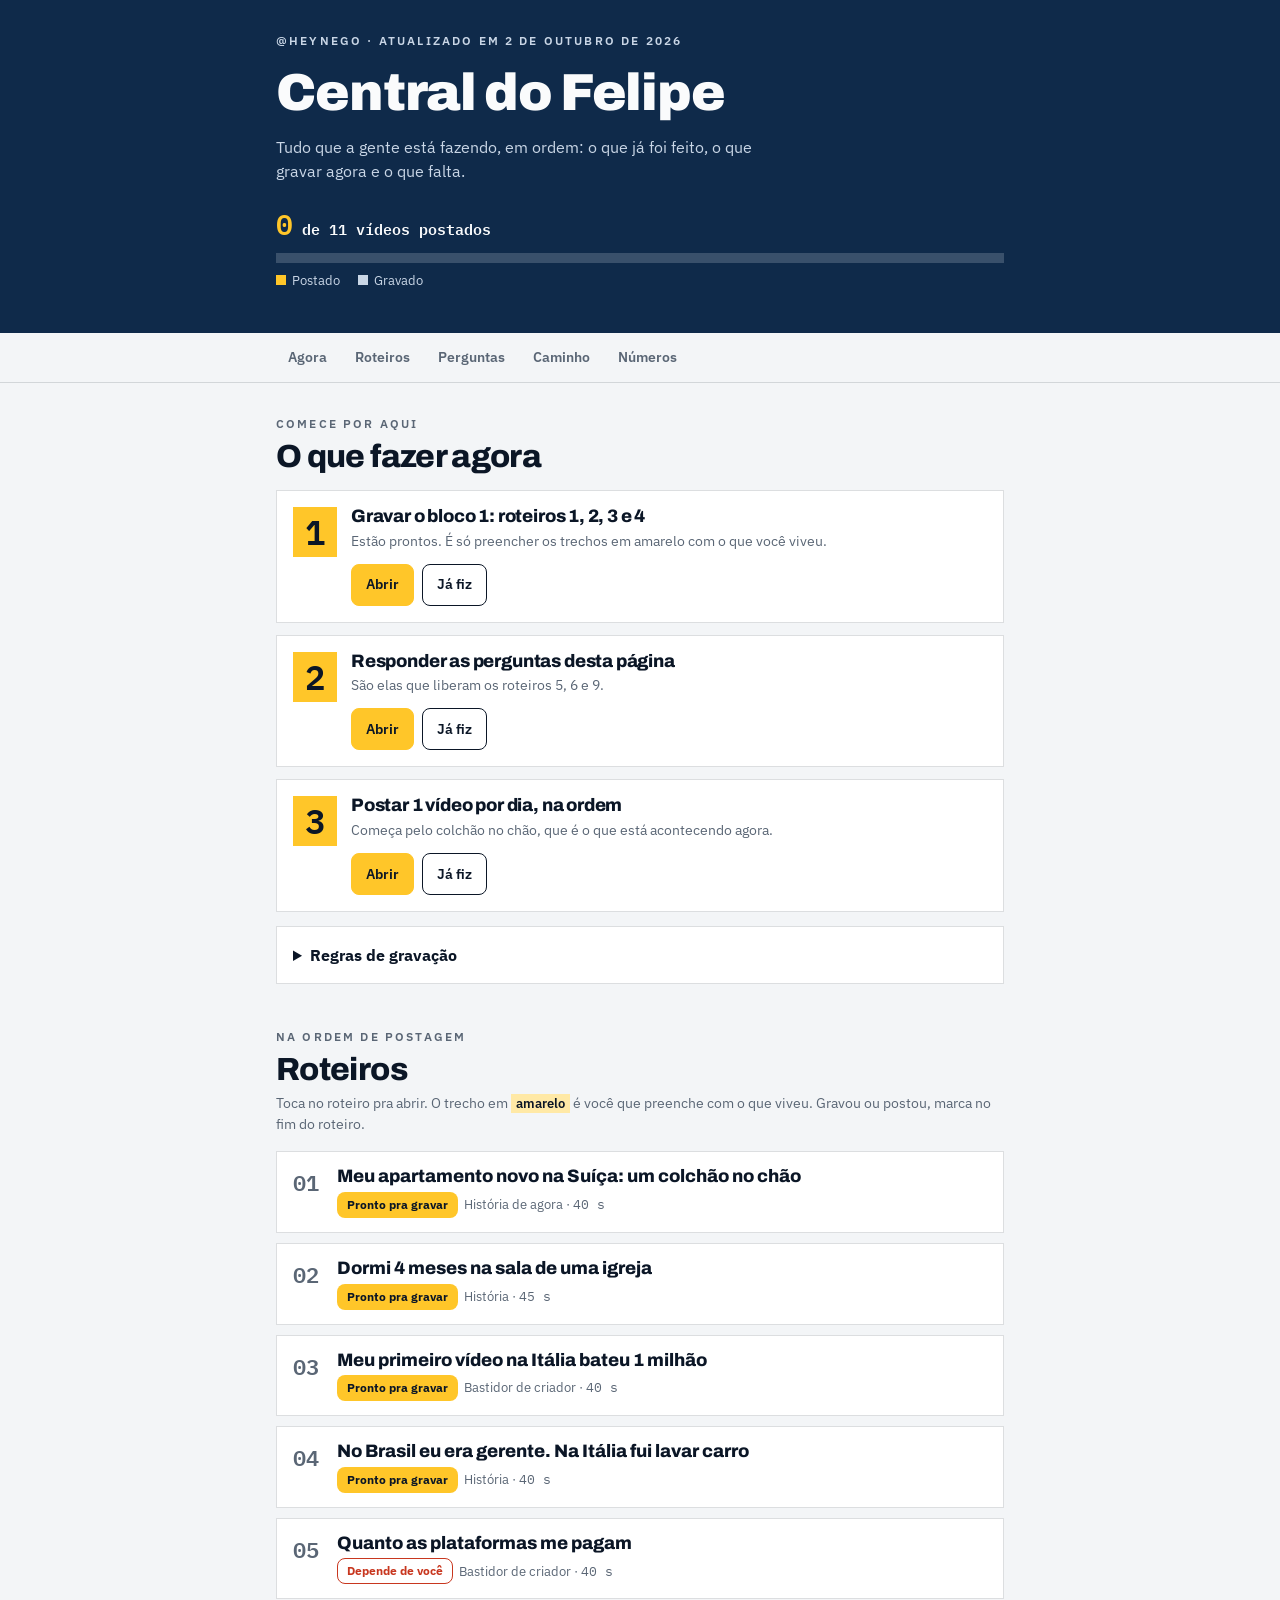
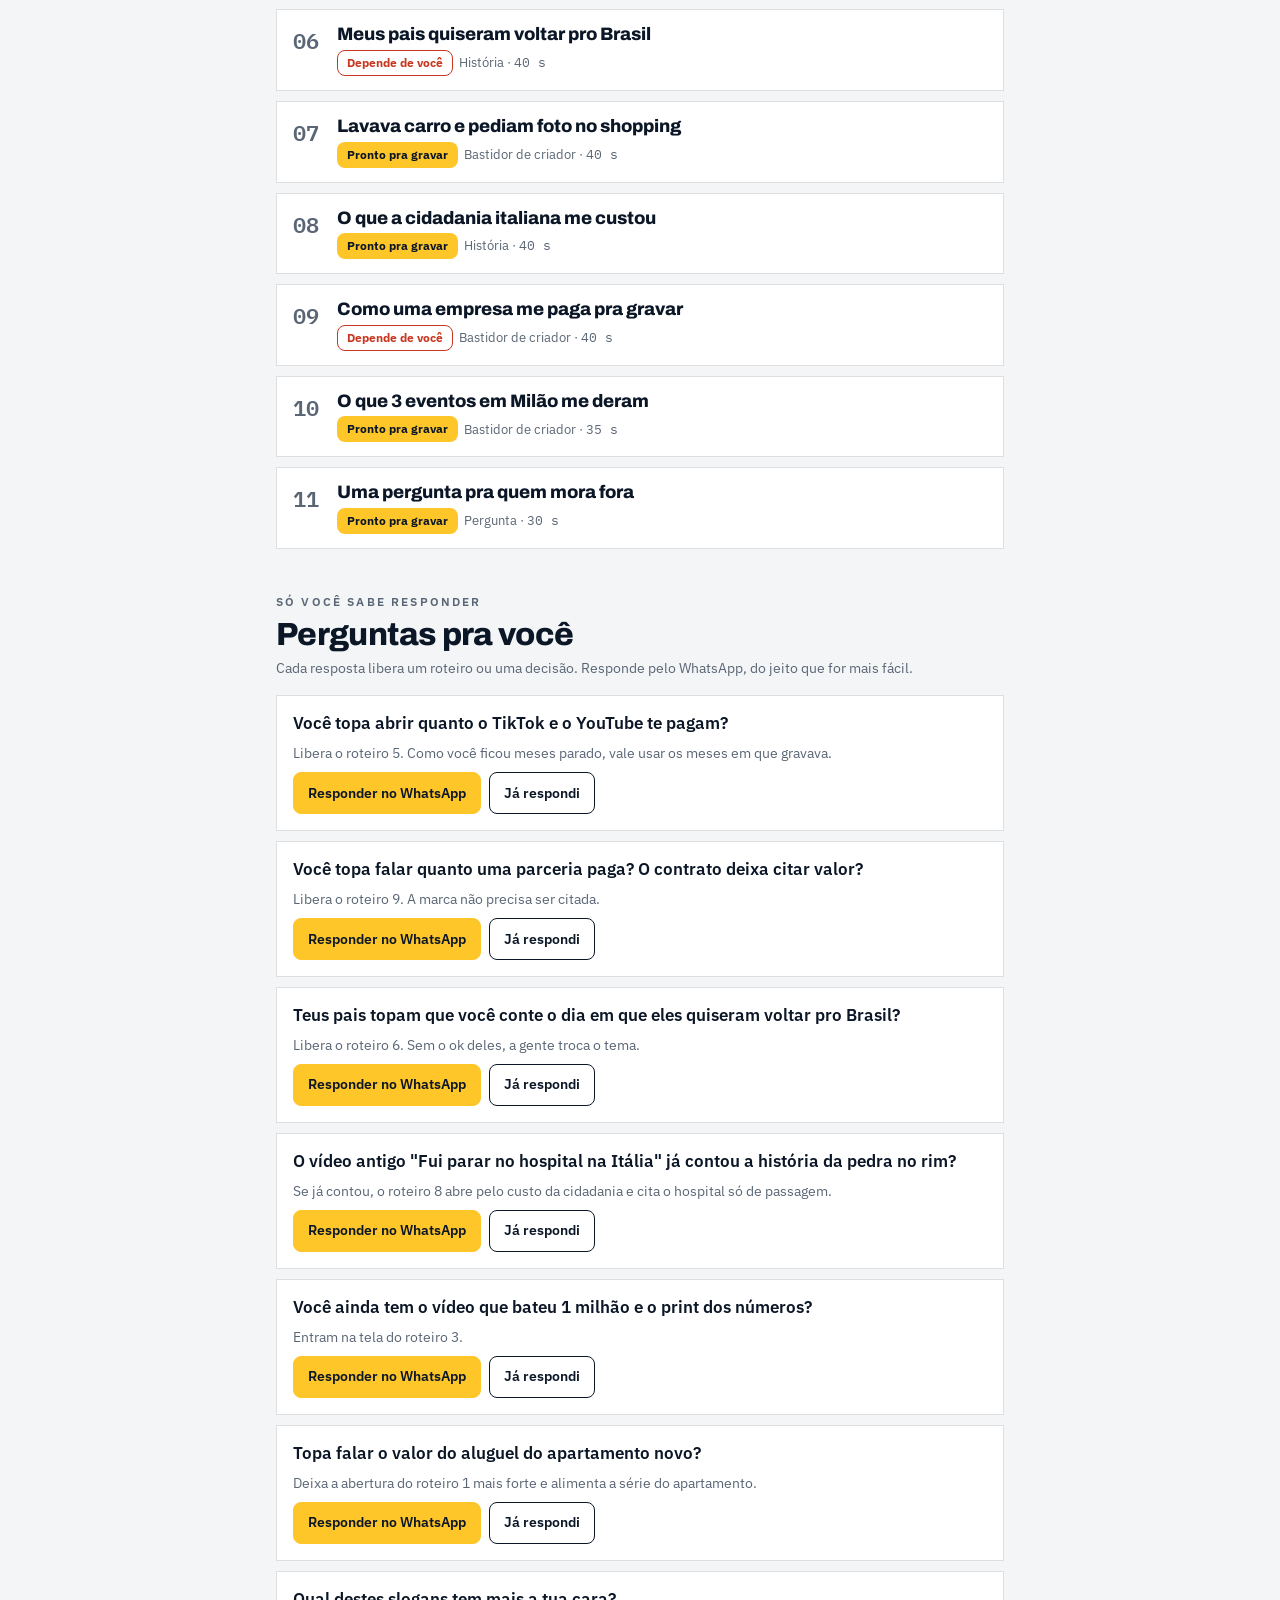
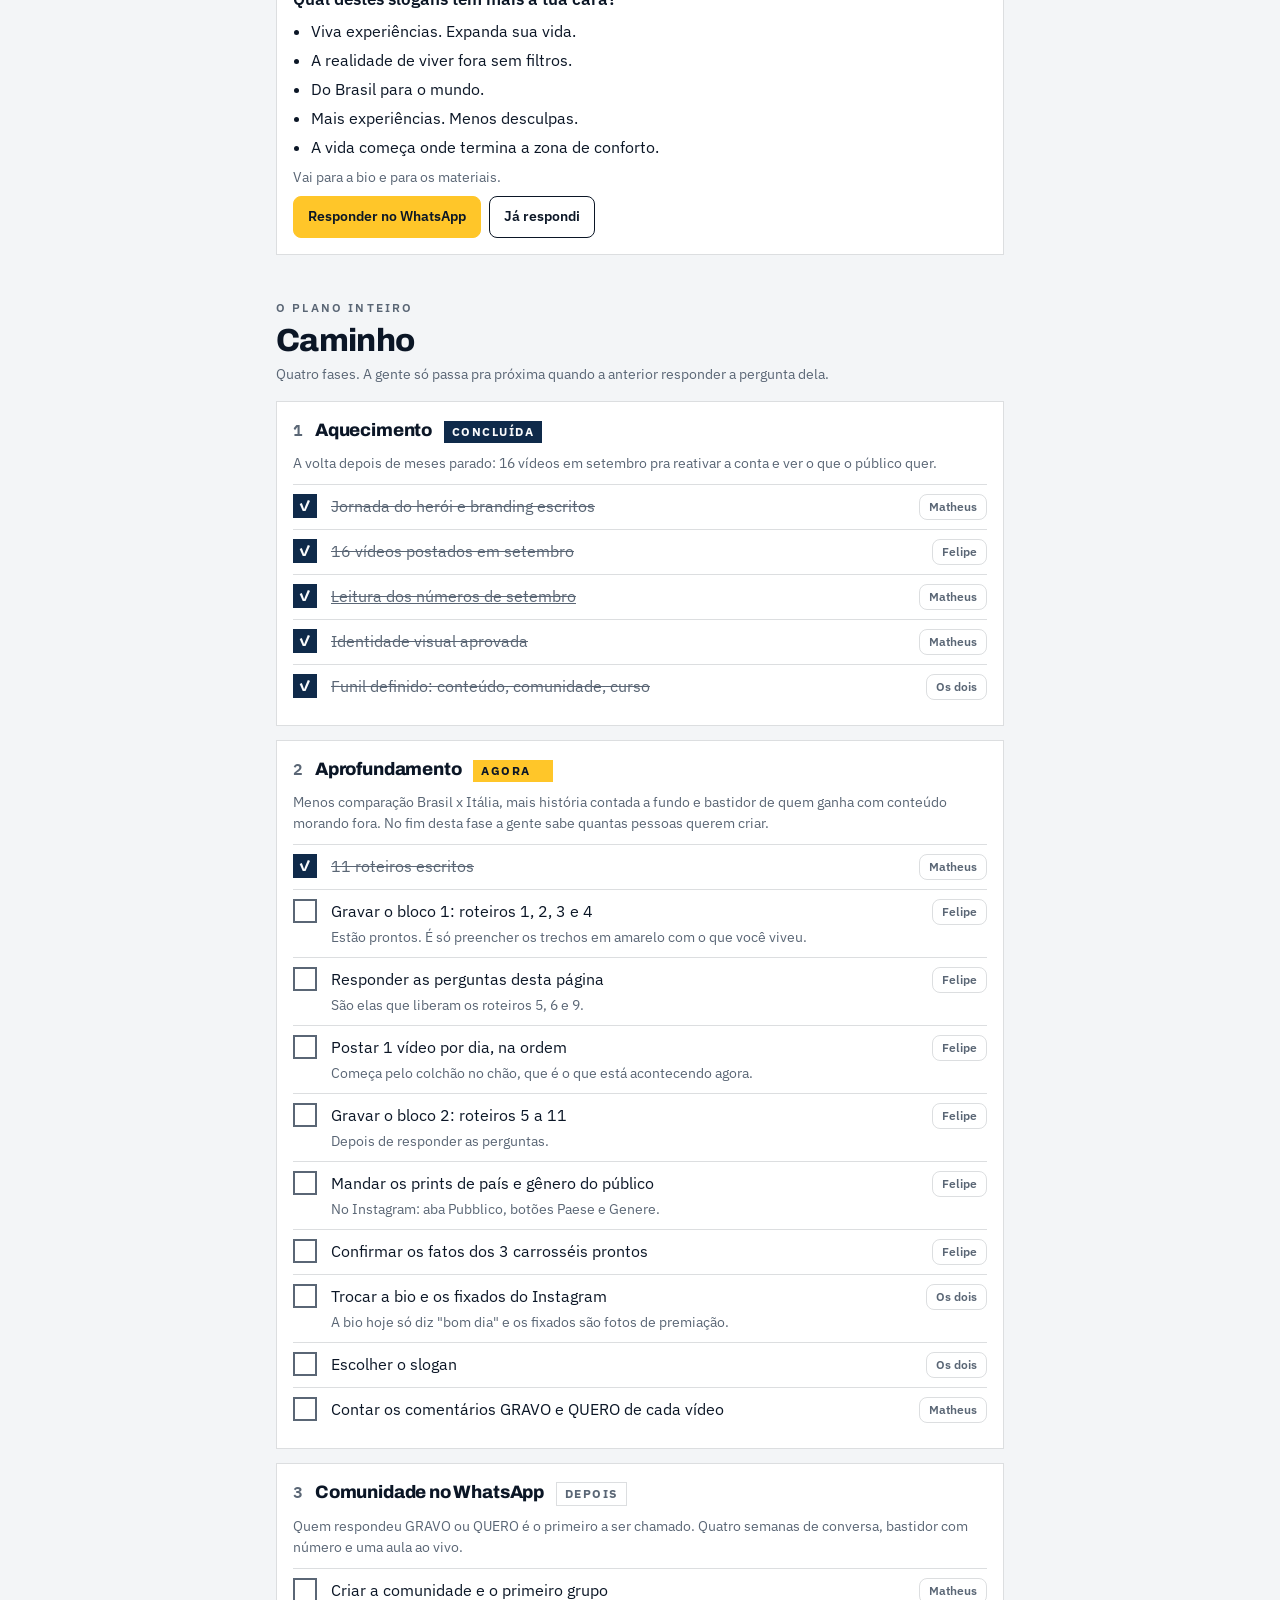
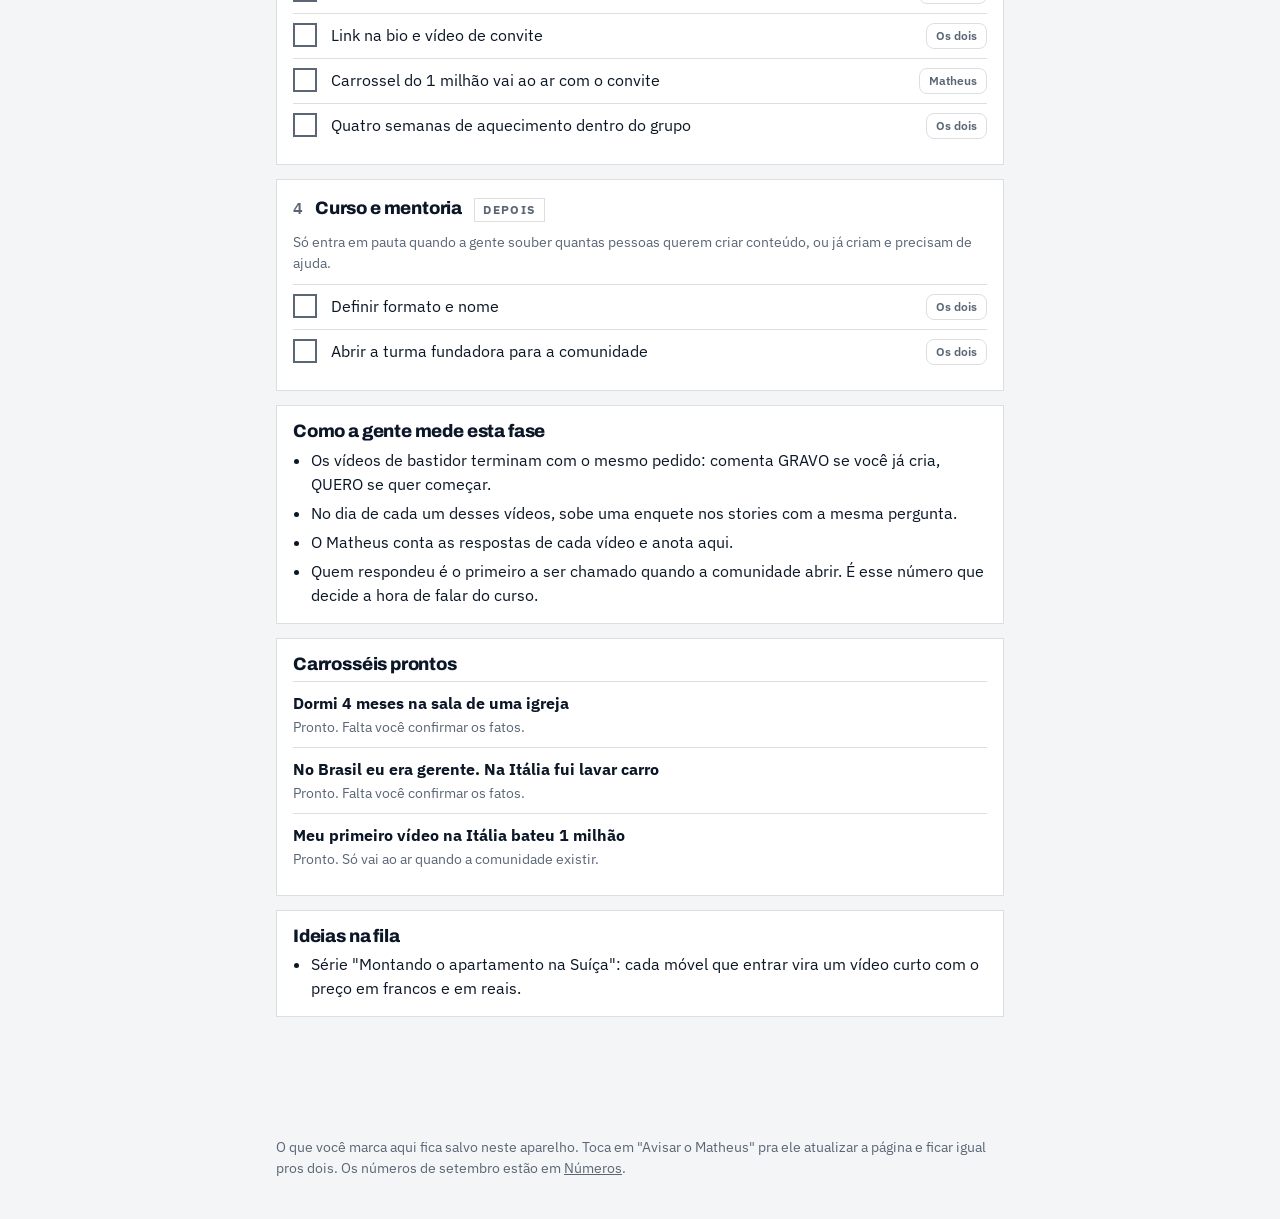
==== commit 327f901e: "Prepara marcacoes compartilhadas em tempo real (Firebase) e botao Ja respondi" ====
--- a/index.html
+++ b/index.html
@@ -132,6 +132,9 @@
 .envio .col{display:flex;flex-wrap:wrap;gap:10px;align-items:center;justify-content:space-between;padding:0}
 .envio span{font-size:14px}
 .envio .btn{border-color:var(--hl)}
+dialog{border:1px solid var(--line);background:var(--surface);color:var(--ink);padding:20px;max-width:min(360px,calc(100vw - 32px))}
+dialog[open]{display:flex;flex-direction:column;gap:12px}
+dialog::backdrop{background:rgba(11,22,38,.6)}
 [hidden]{display:none!important}
 footer{padding-block:0 40px}
 </style>
@@ -142,6 +145,7 @@
   <h1>Central do Felipe</h1>
   <p>Tudo que a gente está fazendo, em ordem: o que já foi feito, o que gravar agora e o que falta.</p>
   <div class="prog" id="prog"></div>
+  <span id="sinc" style="font-size:13px;color:var(--brand-soft)"></span>
 </div></header>
 
 <nav aria-label="Seções"><div class="col">
@@ -177,22 +181,33 @@
   </section>
 </main>
 
-<footer class="col"><p class="small">O que você marca aqui fica salvo neste aparelho. Toca em "Avisar o Matheus" pra ele atualizar a página e ficar igual pros dois. Os números de setembro estão em <a href="numeros.html">Números</a>.</p></footer>
+<footer class="col"><p class="small"><span id="rodape"></span> Os números de setembro estão em <a href="numeros.html">Números</a>.</p></footer>
+
+<dialog id="quem"><h3>Quem está marcando?</h3><p class="small">Só pergunto uma vez neste aparelho. Serve pra mostrar quem marcou cada coisa.</p>
+<div class="marcar"><button class="btn cheio" data-quem="Felipe">Felipe</button><button class="btn" data-quem="Matheus">Matheus</button></div></dialog>
 
 <div class="envio" id="envio" hidden><div class="col"><span id="envioTxt"></span><a class="btn cheio" id="envioBtn" target="_blank" rel="noopener">Avisar o Matheus</a></div></div>
 
 <script src="dados.js"></script>
 <script>
-const D=window.DADOS, LS="central-felipe-v1", $=id=>document.getElementById(id);
-let M={}; try{M=JSON.parse(localStorage.getItem(LS)||"{}")||{}}catch(e){M={}}
-const salvar=()=>{try{localStorage.setItem(LS,JSON.stringify(M))}catch(e){}};
+const D=window.DADOS, LS="central-felipe-v2", $=id=>document.getElementById(id);
+/* Marcações: M[chave]={v,por,em}. Com D.sync preenchido, M espelha o banco compartilhado; sem ele, vive só neste aparelho. */
+const SYNC=(D.sync||"").replace(/\/+$/,""), URLM=SYNC+"/central/marcas.json";
+let M={},PEND=[],QUEM="";
+try{M=JSON.parse(localStorage.getItem(LS)||"{}")||{};PEND=JSON.parse(localStorage.getItem(LS+"-pend")||"[]")||[];QUEM=localStorage.getItem("central-quem")||"";
+  const v1=JSON.parse(localStorage.getItem("central-felipe-v1")||"null");
+  if(v1){Object.entries(v1).forEach(([k,v])=>{if(!M[k]){M[k]={v,por:QUEM,em:Date.now()};PEND.push(k)}});localStorage.removeItem("central-felipe-v1")}}catch(e){}
+const salvar=()=>{try{localStorage.setItem(LS,JSON.stringify(M));localStorage.setItem(LS+"-pend",JSON.stringify(PEND))}catch(e){}};
+const mv=k=>M[k]&&M[k].v;
+const quando=m=>m&&m.em?new Date(m.em).toLocaleString("pt-BR",{day:"2-digit",month:"2-digit",hour:"2-digit",minute:"2-digit"}):"";
+const assin=m=>m?[m.por?"por "+m.por:"",quando(m)].filter(Boolean).join(", "):"";
 const esc=s=>String(s).replace(/[&<>"]/g,c=>({"&":"&amp;","<":"&lt;",">":"&gt;",'"':"&quot;"}[c]));
 const slots=s=>esc(s).replace(/\[CONFIRMAR: ([^\]]+)\]/g,"<mark>você preenche: $1</mark>").replace(/\[X\]/g,"<mark>teu número</mark>");
 const wa=t=>"https://wa.me/?text="+encodeURIComponent(t);
 const RANK={pronto:0,depende:0,gravado:1,postado:2};
 const ROT={pronto:"Pronto pra gravar",depende:"Depende de você",gravado:"Gravado",postado:"Postado"};
-const stR=r=>{const l=M["r"+r.n];return l&&RANK[l]>RANK[r.status]?l:r.status};
-const stP=p=>p.s==="feito"||(p.id&&M[p.id])?"feito":"falta";
+const stR=r=>{const l=mv("r"+r.n);return l&&RANK[l]>RANK[r.status]?l:r.status};
+const stP=p=>p.s==="feito"||(p.id&&mv(p.id))?"feito":"falta";
 const abertos=new Set();
 
 function topo(){
@@ -214,7 +229,7 @@
 }
 
 function roteiros(){
-  $("rotLista").innerHTML=D.roteiros.map(r=>{const s=stR(r), l=M["r"+r.n];
+  $("rotLista").innerHTML=D.roteiros.map(r=>{const s=stR(r), m=M["r"+r.n];
     return `<details class="rot" id="r${r.n}" data-n="${r.n}" ${abertos.has(r.n)?"open":""}><summary>
       <span class="n">${String(r.n).padStart(2,"0")}</span><span class="tit">${esc(r.titulo)}</span>
       <span class="tags"><span class="pill ${s}">${ROT[s]}</span><span class="tipo">${esc(r.tipo)} · <span class="mono">${esc(r.duracao)}</span></span></span></summary>
@@ -227,6 +242,7 @@
       <div class="bloco"><span class="lab">Legenda</span><div class="caixa"><span>${esc(r.legenda)}</span><span class="tagsh">${esc(D.hashtagsBase+" "+r.hashtags)}</span><div><button class="btn" data-copia="${r.n}">Copiar legenda</button></div></div></div>
       ${r.conta?`<p class="small">Vídeo de contagem: no mesmo dia, sobe a enquete GRAVO ou QUERO nos stories.</p>`:""}
       <div class="marcar"><button class="btn" data-rot="${r.n}" data-v="gravado" aria-pressed="${RANK[s]>=1}">Gravei</button><button class="btn" data-rot="${r.n}" data-v="postado" aria-pressed="${s==="postado"}">Postei</button></div>
+      ${m&&assin(m)?`<p class="small">Marcado como ${m.v} ${esc(assin(m))}.</p>`:""}
     </div></details>`}).join("");
   document.querySelectorAll("details.rot").forEach(d=>d.addEventListener("toggle",()=>{const n=+d.dataset.n;d.open?abertos.add(n):abertos.delete(n)}));
 }
@@ -236,7 +252,8 @@
   $("pergLista").innerHTML=ab.map(q=>`<div class="card perg"><p class="q">${esc(q.p)}</p>
     ${q.opcoes?`<ul>${q.opcoes.map(o=>`<li>${esc(o)}</li>`).join("")}</ul>`:""}
     <p class="small">${esc(q.porque)}</p>
-    <div><a class="btn cheio" target="_blank" rel="noopener" href="${wa("Resposta pra Central\n"+q.p+"\n\n")}">Responder no WhatsApp</a></div></div>`).join("")||`<div class="card"><p>Nenhuma pergunta em aberto.</p></div>`;
+    <div class="marcar"><a class="btn cheio" target="_blank" rel="noopener" href="${wa("Resposta pra Central\n"+q.p+"\n\n")}">Responder no WhatsApp</a><button class="btn" data-passo="${q.id}" aria-pressed="${!!mv(q.id)}">Já respondi</button></div>
+    ${mv(q.id)?`<p class="small">Respondida ${esc(assin(M[q.id]))}.</p>`:""}</div>`).join("")||`<div class="card"><p>Nenhuma pergunta em aberto.</p></div>`;
 }
 
 function caminho(){
@@ -245,16 +262,18 @@
     <p class="small">${esc(f.resumo)}</p>
     <div>${f.passos.map(p=>{const s=stP(p), pode=p.id&&p.s!=="feito";
       return `<div class="passo ${s}">${pode?`<button class="ck" data-passo="${p.id}" aria-pressed="${s==="feito"}" aria-label="Marcar como feito: ${esc(p.t)}">✓</button>`:`<span class="ck" aria-hidden="true">✓</span>`}
-      <span class="pt">${p.link?`<a href="${p.link}">${esc(p.t)}</a>`:esc(p.t)}</span><span class="pill quem">${esc(p.quem)}</span>${p.d&&s!=="feito"?`<span class="pd">${esc(p.d)}</span>`:""}</div>`}).join("")}</div></div>`).join("");
+      <span class="pt">${p.link?`<a href="${p.link}">${esc(p.t)}</a>`:esc(p.t)}</span><span class="pill quem">${esc(p.quem)}</span>${p.d&&s!=="feito"?`<span class="pd">${esc(p.d)}</span>`:""}${pode&&s==="feito"&&assin(M[p.id])?`<span class="pd">Marcado ${esc(assin(M[p.id]))}</span>`:""}</div>`}).join("")}</div></div>`).join("");
   $("medicao").innerHTML=D.medicao.map(m=>`<li>${esc(m)}</li>`).join("");
   $("carr").innerHTML=D.carrosseis.map(c=>`<div class="passo" style="grid-template-columns:1fr"><span><b>${esc(c.t)}</b></span><span class="pd" style="grid-column:1">${esc(c.s)}</span></div>`).join("");
   $("fila").innerHTML=D.fila.map(m=>`<li>${esc(m)}</li>`).join("");
 }
 
 function envio(){
+  if(SYNC){$("envio").hidden=true;return}
   const gr=[],po=[],fe=[];
-  D.roteiros.forEach(r=>{const l=M["r"+r.n];if(l&&RANK[l]>RANK[r.status]){(l==="postado"?po:gr).push(r.n)}});
-  D.fases.forEach(f=>f.passos.forEach(p=>{if(p.id&&p.s!=="feito"&&M[p.id])fe.push(p.t)}));
+  D.roteiros.forEach(r=>{const l=mv("r"+r.n);if(l&&RANK[l]>RANK[r.status]){(l==="postado"?po:gr).push(r.n)}});
+  D.fases.forEach(f=>f.passos.forEach(p=>{if(p.id&&p.s!=="feito"&&mv(p.id))fe.push(p.t)}));
+  D.perguntas.forEach(q=>{if(mv(q.id))fe.push("respondi: "+q.p)});
   const n=gr.length+po.length+fe.length; $("envio").hidden=!n; if(!n)return;
   $("envioTxt").textContent=n===1?"Você marcou 1 item que o Matheus ainda não viu.":`Você marcou ${n} itens que o Matheus ainda não viu.`;
   let t="Atualização da Central";
@@ -266,19 +285,66 @@
 
 function tudo(){topo();agora();roteiros();perguntas();caminho();envio()}
 
+/* ---- sincronização (Firebase Realtime Database via REST + EventSource) ---- */
+function marca(k,v){
+  if(v==null)delete M[k]; else M[k]={v,por:QUEM,em:Date.now()};
+  if(SYNC&&!PEND.includes(k))PEND.push(k);
+  salvar(); tudo(); enviar();
+}
+function enviar(){
+  if(!SYNC||!PEND.length)return;
+  const lote=PEND.slice(), corpo={}; lote.forEach(k=>corpo[k]=M[k]||null);
+  fetch(URLM,{method:"PATCH",headers:{"Content-Type":"application/json"},body:JSON.stringify(corpo)})
+    .then(r=>{if(!r.ok)throw 0; PEND=PEND.filter(k=>!lote.includes(k)); salvar(); estado(true)})
+    .catch(()=>estado(false));
+}
+function recebe(tipo,msg){
+  const p=msg.path, d=msg.data;
+  const poe=(k,val)=>{if(PEND.includes(k))return; if(val==null)delete M[k]; else M[k]=val};
+  if(p==="/"){
+    if(tipo==="put")Object.keys(M).forEach(k=>{if(!PEND.includes(k))delete M[k]});
+    Object.entries(d||{}).forEach(([k,val])=>poe(k,val));
+  }else{
+    const partes=p.slice(1).split("/");
+    if(partes.length===1&&tipo==="put")poe(partes[0],d); else return carregar();
+  }
+  salvar(); tudo();
+}
+function carregar(){
+  return fetch(URLM).then(r=>{if(!r.ok)throw 0;return r.json()}).then(d=>{recebe("put",{path:"/",data:d});estado(true);enviar()}).catch(()=>estado(false));
+}
+function estado(ok){
+  $("sinc").textContent=!SYNC?"":ok?"Sincronizado: o que um marca, o outro vê na hora.":"Sem conexão agora. O que você marcar sobe quando a internet voltar.";
+  $("rodape").textContent=SYNC?"As marcações desta página são compartilhadas: o que o Felipe ou o Matheus marcam aparece para os dois.":"O que você marca aqui fica salvo neste aparelho. Toca em \"Avisar o Matheus\" pra ele atualizar a página e ficar igual pros dois.";
+}
+function ligar(){
+  estado(false); if(!SYNC)return;
+  if(!window.EventSource){carregar();setInterval(carregar,20000);return}
+  const es=new EventSource(URLM);
+  es.addEventListener("put",e=>{recebe("put",JSON.parse(e.data));estado(true);enviar()});
+  es.addEventListener("patch",e=>{recebe("patch",JSON.parse(e.data));estado(true)});
+  es.onerror=()=>estado(false);
+  addEventListener("online",enviar);
+}
+/* pergunta quem está usando só na primeira marcação */
+let depois=null;
+function quem(cb){ if(QUEM||!SYNC||!$("quem").showModal)return cb(); depois=cb; $("quem").showModal(); }
+
 document.addEventListener("click",e=>{
+  const q=e.target.closest("[data-quem]");
+  if(q){QUEM=q.dataset.quem; try{localStorage.setItem("central-quem",QUEM)}catch(x){} $("quem").close(); if(depois){const f=depois;depois=null;f()} return}
   const b=e.target.closest("[data-rot],[data-passo],[data-copia]"); if(!b)return;
   if(b.dataset.rot){const k="r"+b.dataset.rot,v=b.dataset.v,r=D.roteiros.find(x=>x.n==b.dataset.rot),s=stR(r);
-    if(v==="postado")M[k]=s==="postado"?"gravado":"postado"; else M[k]=RANK[s]>=1?null:"gravado";
-    if(!M[k])delete M[k]; salvar(); tudo();}
-  else if(b.dataset.passo){const k=b.dataset.passo; if(M[k])delete M[k]; else M[k]=true; salvar(); tudo();}
+    const nv=v==="postado"?(s==="postado"?"gravado":"postado"):(RANK[s]>=1?null:"gravado");
+    quem(()=>marca(k,nv));}
+  else if(b.dataset.passo){const k=b.dataset.passo; quem(()=>marca(k,mv(k)?null:true));}
   else{const r=D.roteiros.find(x=>x.n==b.dataset.copia),t=r.legenda+"\n\n"+D.hashtagsBase+" "+r.hashtags;
     const ok=()=>{b.textContent="Copiado";setTimeout(()=>b.textContent="Copiar legenda",1600)};
     if(navigator.clipboard)navigator.clipboard.writeText(t).then(ok,()=>{}); else{const a=document.createElement("textarea");a.value=t;document.body.appendChild(a);a.select();try{document.execCommand("copy");ok()}catch(x){}a.remove()}}
 });
 /* link direto para um roteiro: .../#r3 abre o roteiro 3 */
 const hr=/^#r(\d+)$/.exec(location.hash); if(hr)abertos.add(+hr[1]);
-tudo();
+tudo(); ligar();
 if(location.hash){const el=document.querySelector(location.hash);if(el)el.scrollIntoView()}
 </script>
 </body>
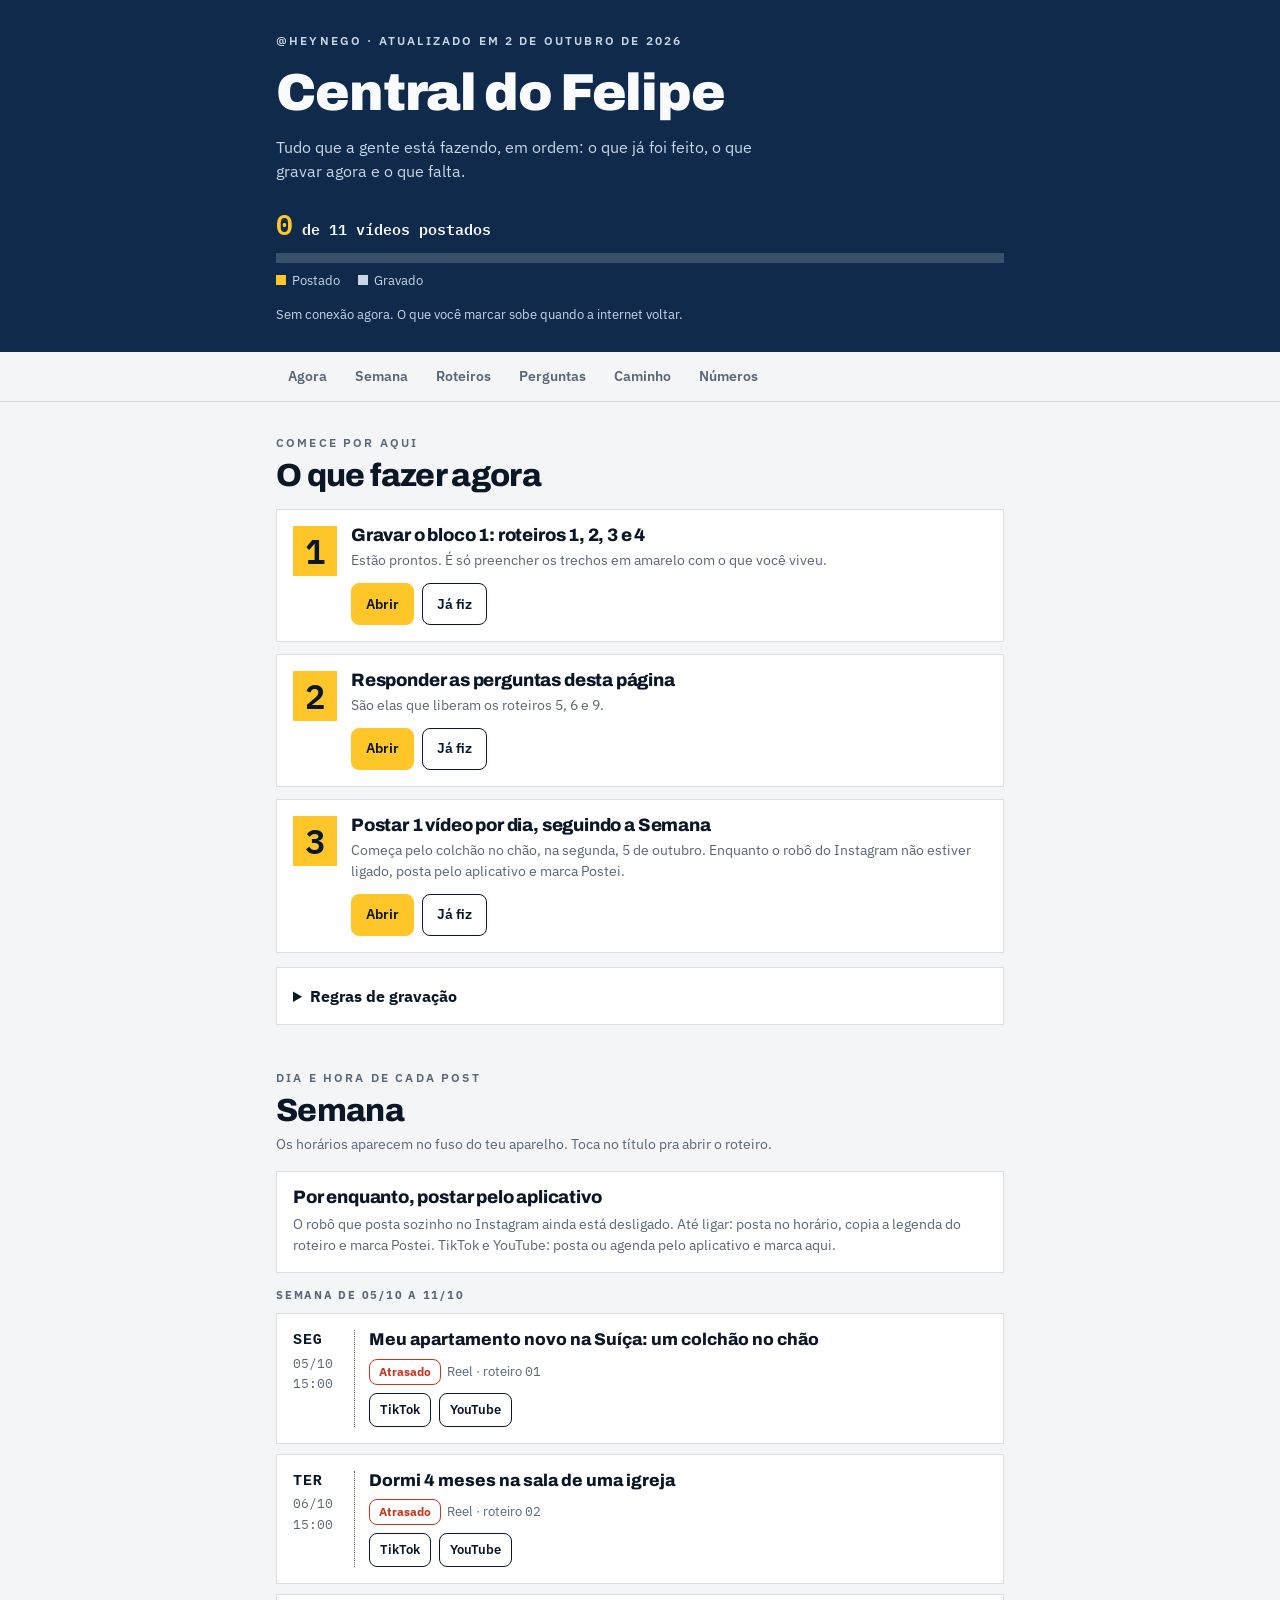
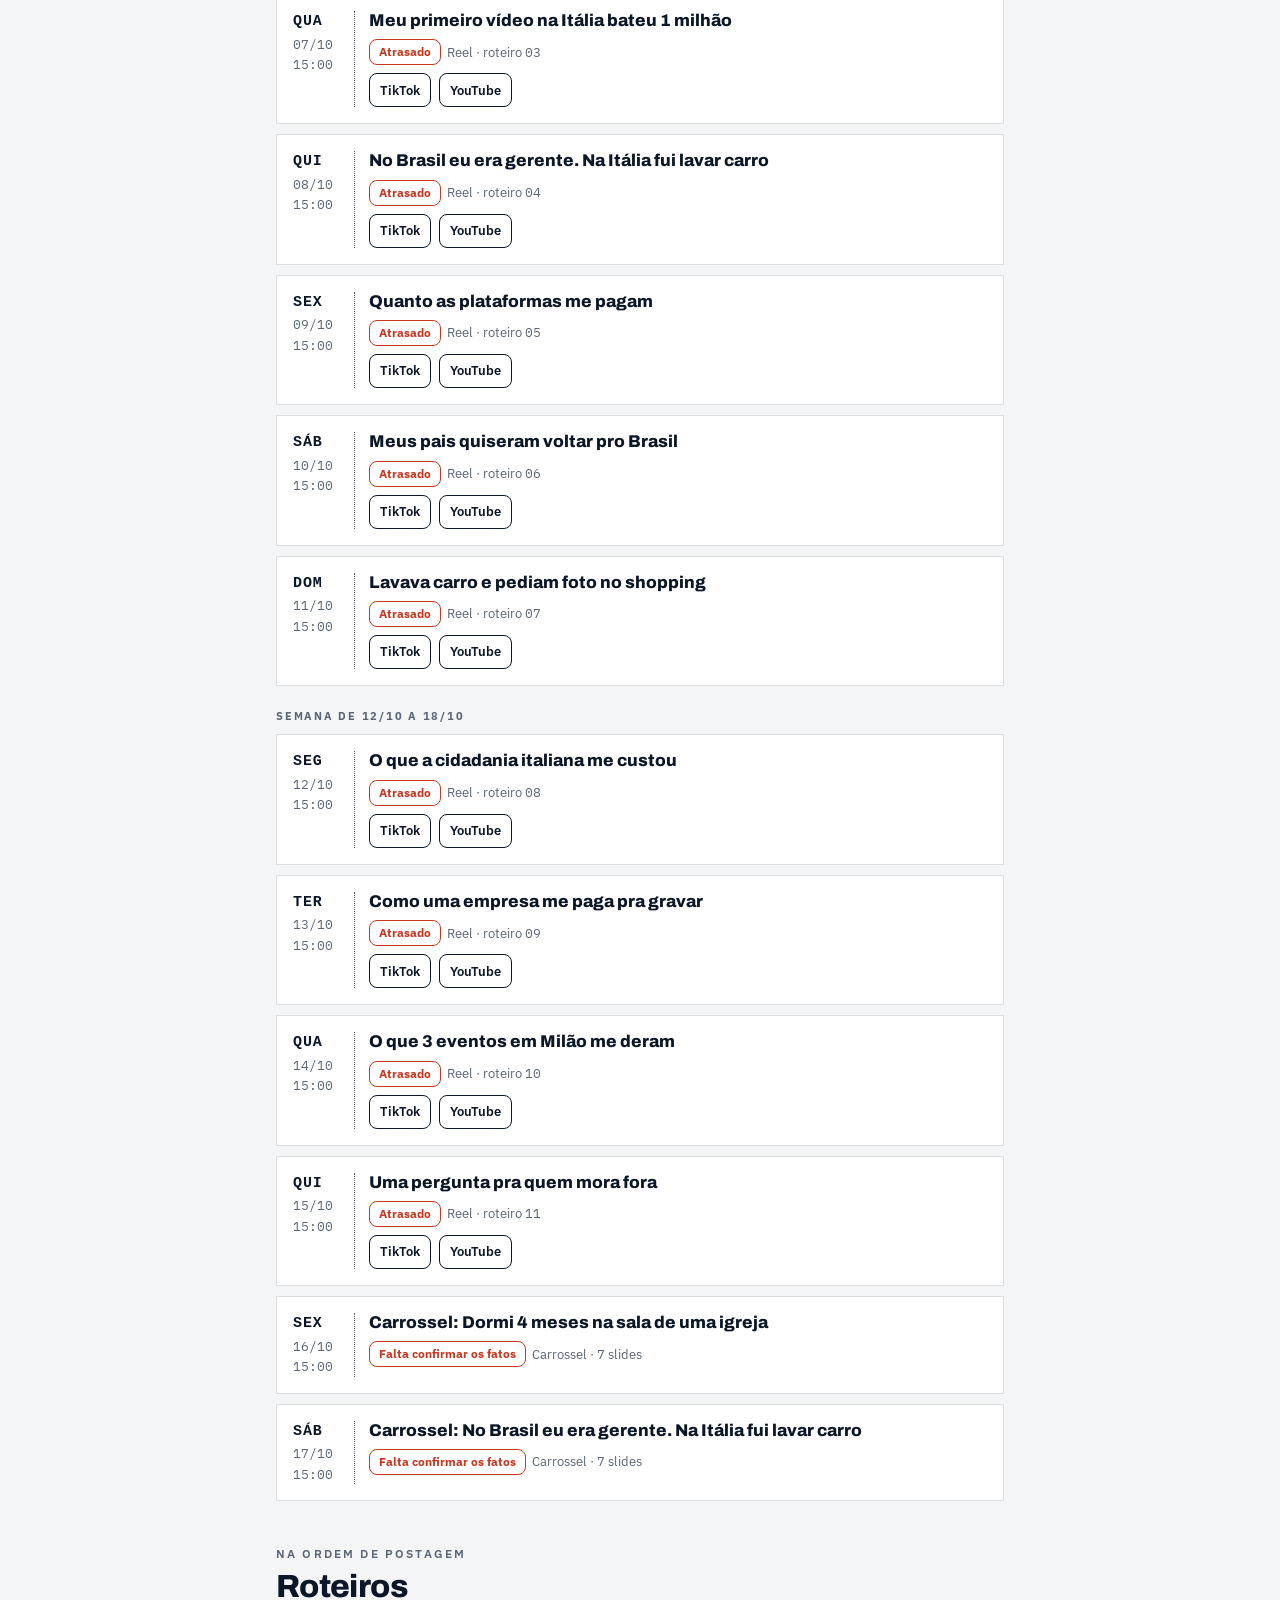
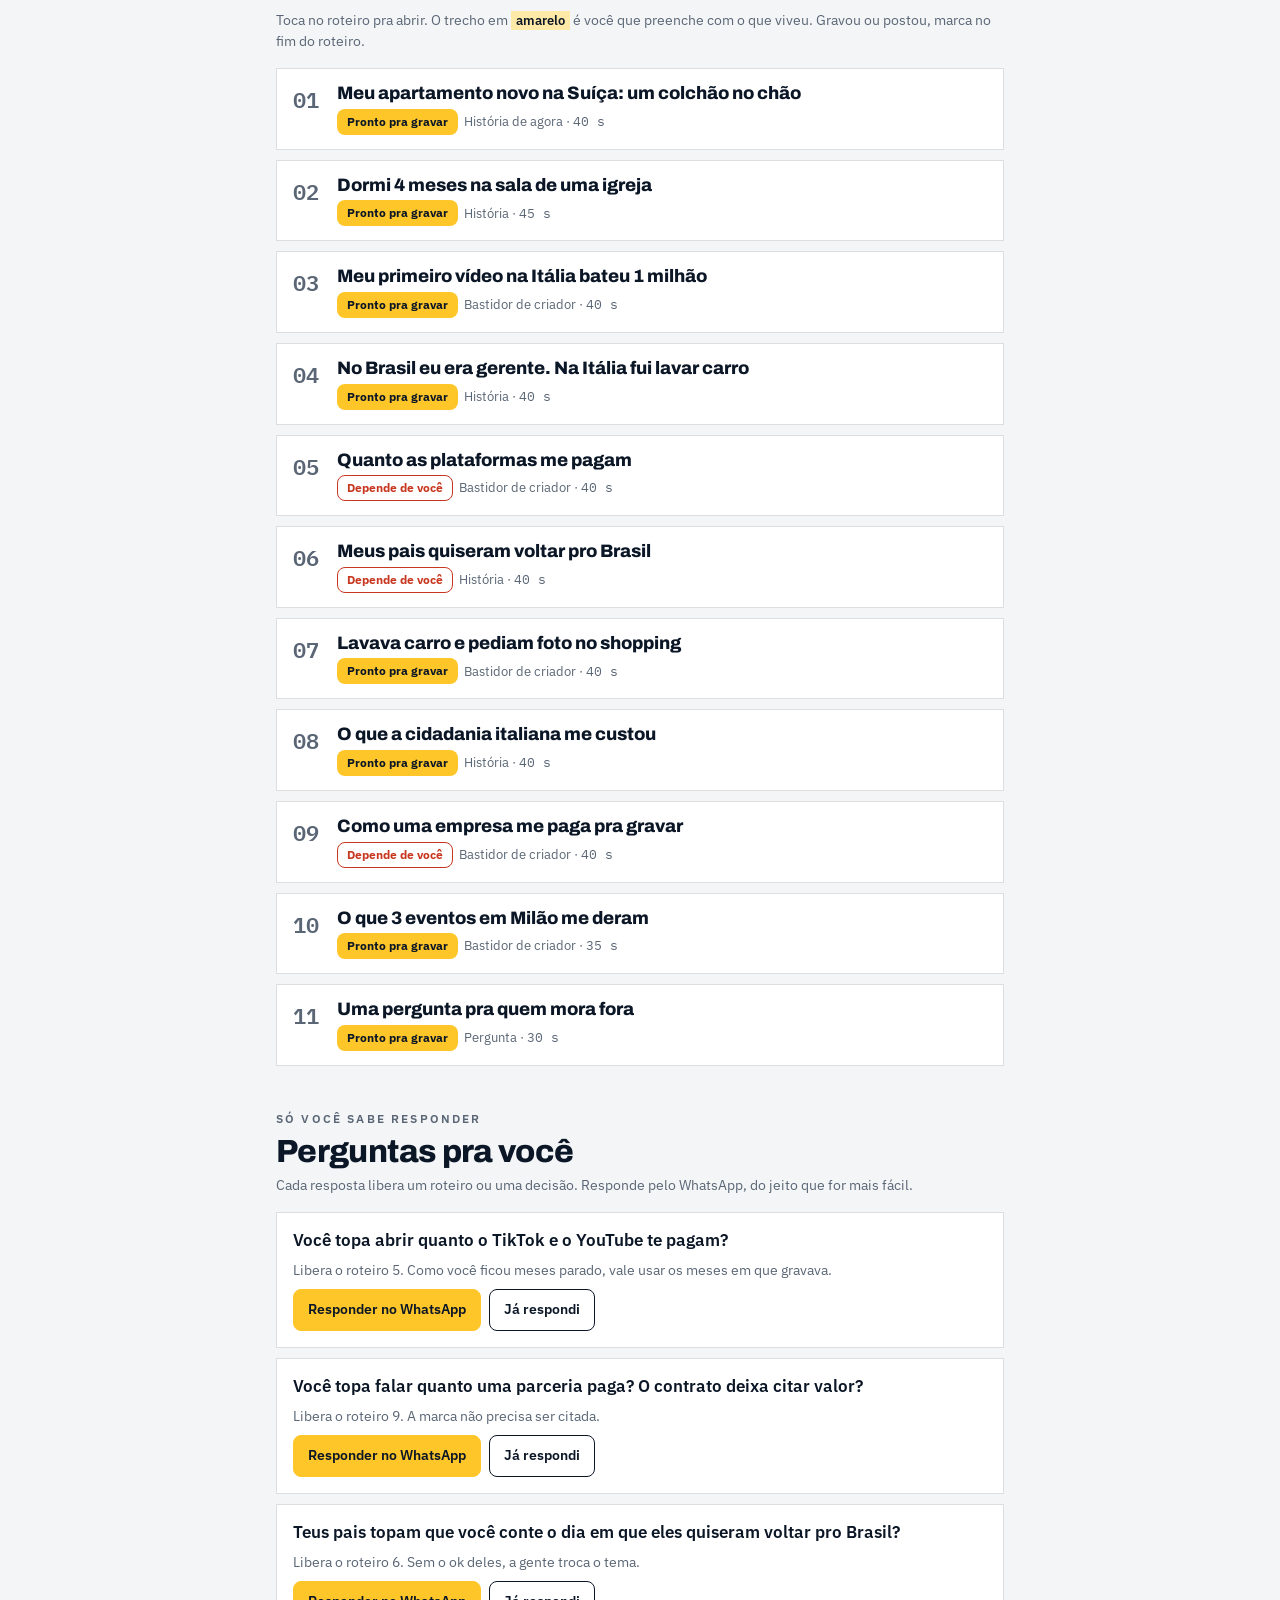
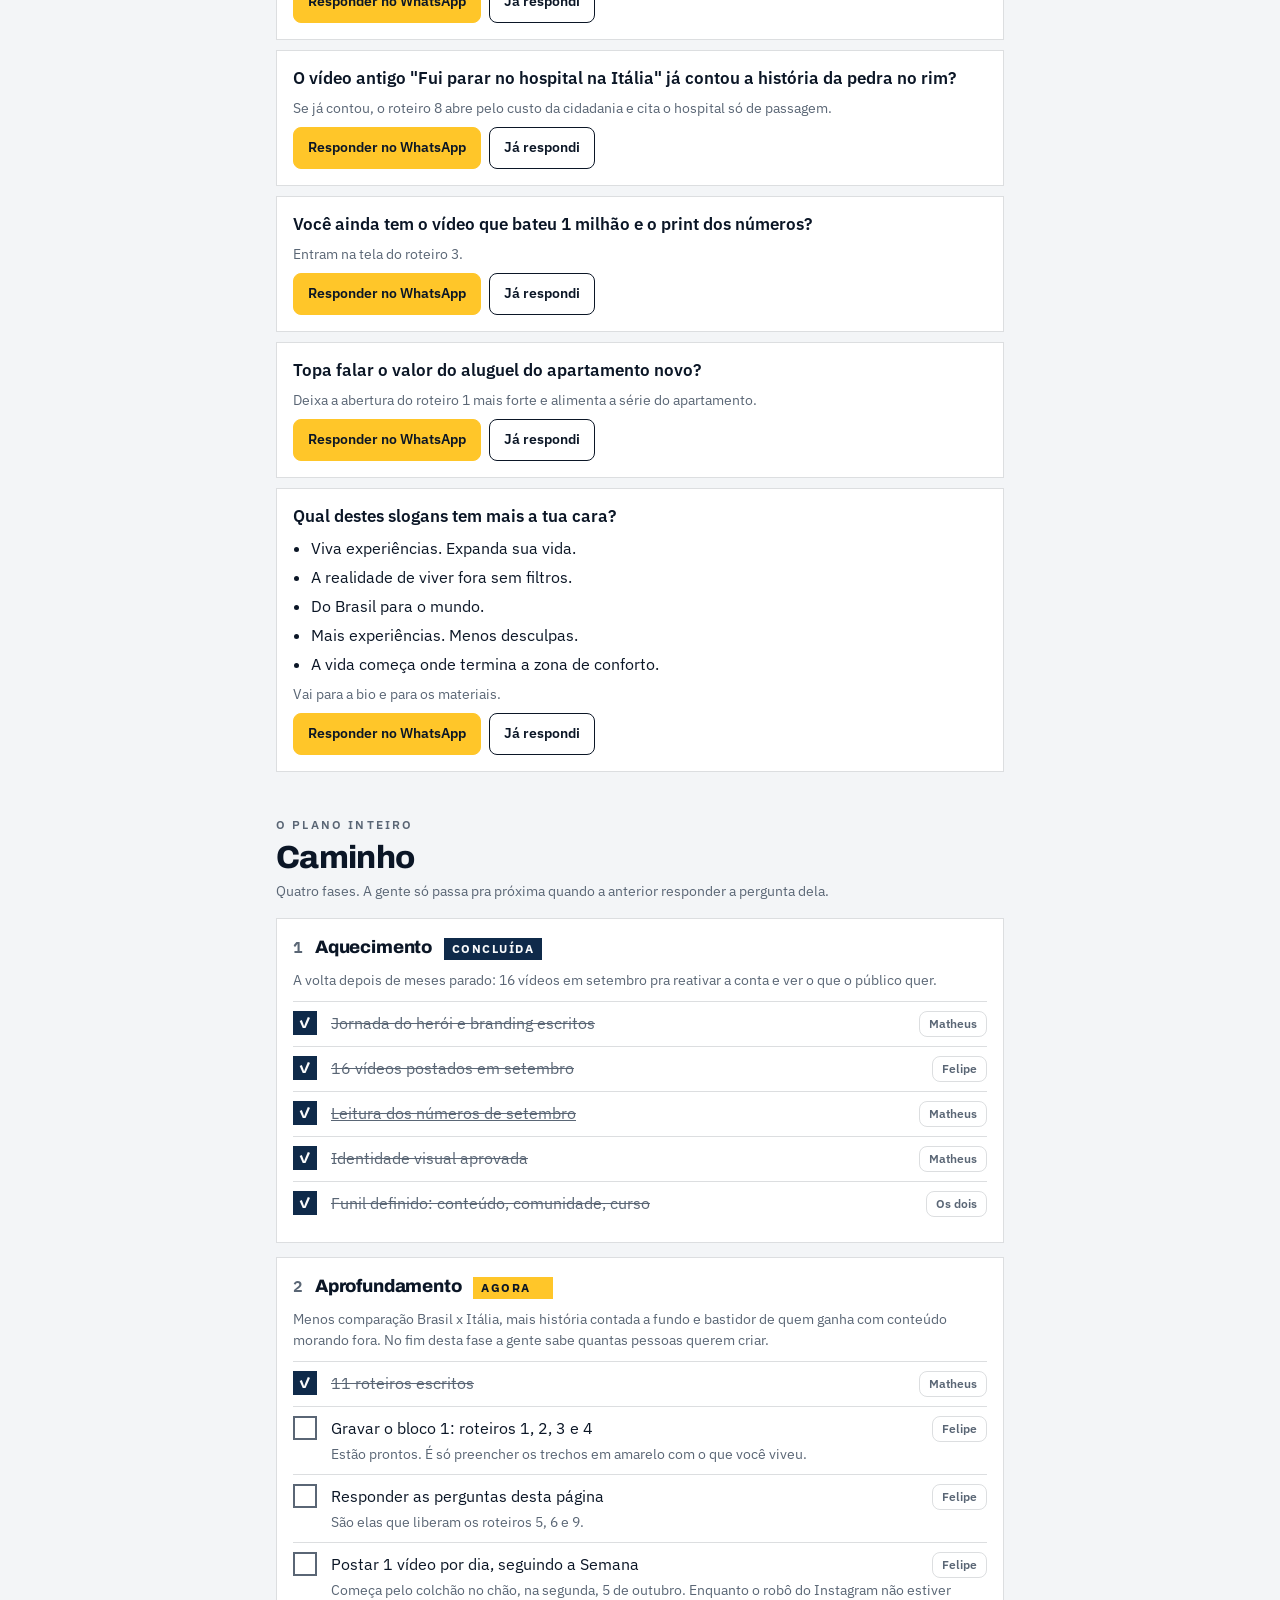
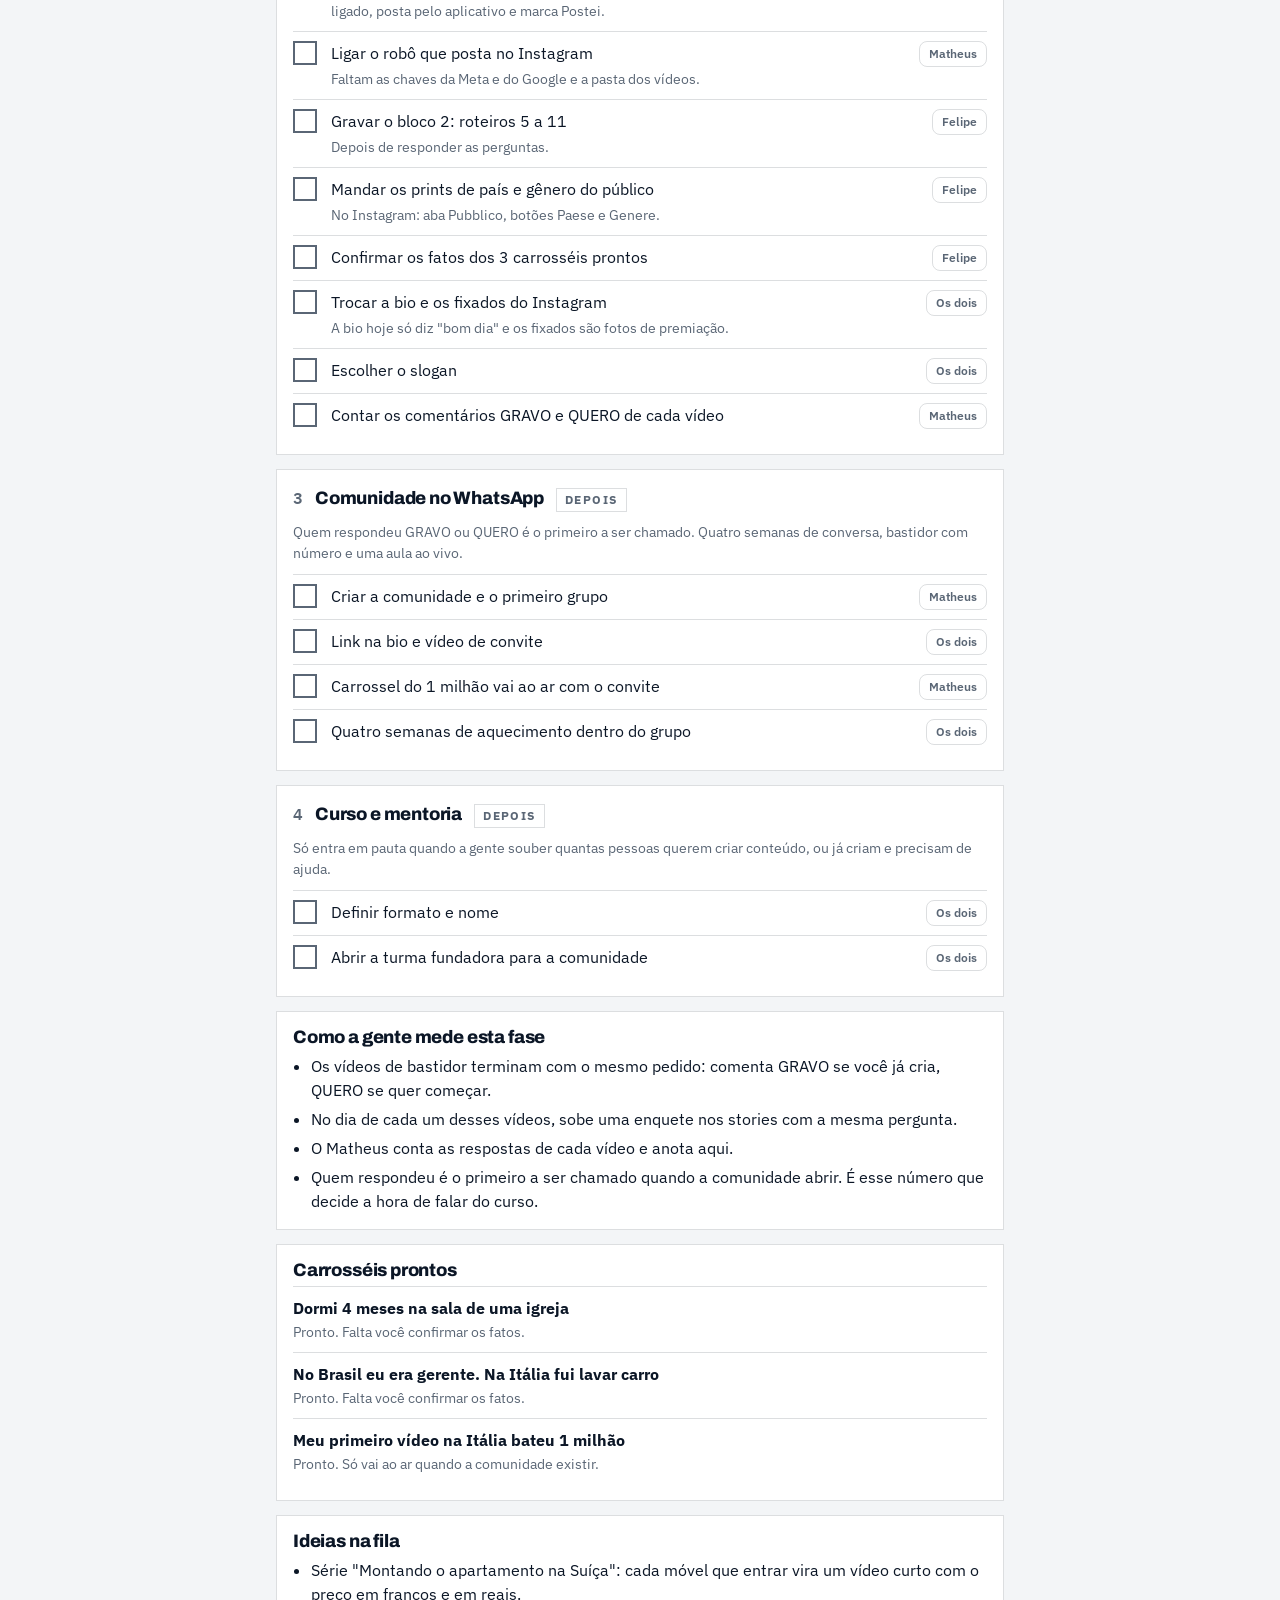
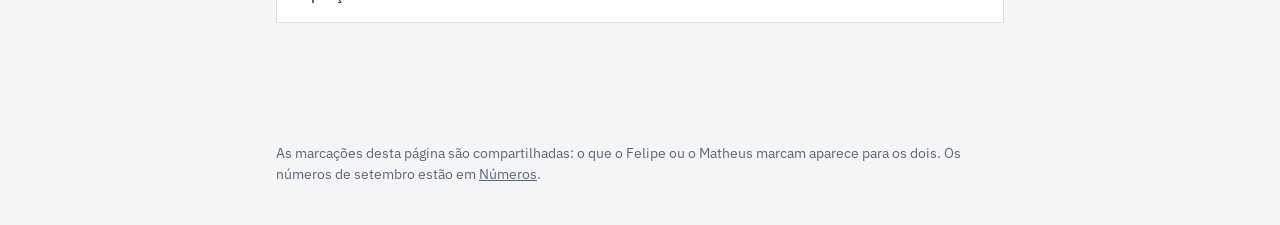
==== commit d61b43f9: "Adiciona a aba Semana e o robo de postagem do Instagram (desligado)" ====
--- a/index.html
+++ b/index.html
@@ -109,6 +109,18 @@
 ul{margin:0;padding-left:18px;display:flex;flex-direction:column;gap:5px}
 .marcar{display:flex;flex-wrap:wrap;gap:8px}
 
+/* semana */
+.sem{display:flex;flex-direction:column;gap:10px}
+.ag{display:grid;grid-template-columns:62px 1fr;gap:4px 14px;align-items:start}
+.ag .dia{display:flex;flex-direction:column;gap:1px;font-family:var(--mono);font-size:13px;color:var(--ink2);border-right:1px dotted var(--ink2);padding-right:10px;min-height:100%}
+.ag .dia b{font-size:15px;color:var(--ink);letter-spacing:.06em}
+.ag .agc{display:flex;flex-direction:column;gap:8px;min-width:0}
+.ag a.tit{font-family:var(--display);font-weight:800;font-size:17px;line-height:1.2;text-decoration:none}
+.ag a.tit:hover{text-decoration:underline}
+.ag .tags{display:flex;flex-wrap:wrap;gap:6px;align-items:center;font-size:13px;color:var(--ink2)}
+.ag.hoje{border-color:var(--hl);border-width:2px}
+.btn.mini{min-height:34px;padding:5px 10px;font-size:13px}
+
 /* perguntas */
 .perg{display:flex;flex-direction:column;gap:8px}
 .perg .q{font-weight:600;font-size:17px;line-height:1.35}
@@ -149,7 +161,7 @@
 </div></header>
 
 <nav aria-label="Seções"><div class="col">
-  <a href="#agora">Agora</a><a href="#roteiros">Roteiros</a><a href="#perguntas">Perguntas</a><a href="#caminho">Caminho</a><a href="numeros.html">Números</a>
+  <a href="#agora">Agora</a><a href="#semana">Semana</a><a href="#roteiros">Roteiros</a><a href="#perguntas">Perguntas</a><a href="#caminho">Caminho</a><a href="numeros.html">Números</a>
 </div></nav>
 
 <main class="col">
@@ -157,6 +169,13 @@
     <div class="cab"><span class="eyebrow">Comece por aqui</span><h2>O que fazer agora</h2></div>
     <div id="agoraLista" style="display:flex;flex-direction:column;gap:12px"></div>
     <details class="card"><summary style="cursor:pointer;font-weight:700">Regras de gravação</summary><ul id="regras" style="margin-top:12px"></ul></details>
+  </section>
+
+  <section id="semana">
+    <div class="cab"><span class="eyebrow">Dia e hora de cada post</span><h2>Semana</h2>
+      <p class="small">Os horários aparecem no fuso do teu aparelho. Toca no título pra abrir o roteiro.</p></div>
+    <div class="card bloco" id="roboInfo"></div>
+    <div id="semLista" style="display:flex;flex-direction:column;gap:22px"></div>
   </section>
 
   <section id="roteiros">
@@ -247,6 +266,40 @@
   document.querySelectorAll("details.rot").forEach(d=>d.addEventListener("toggle",()=>{const n=+d.dataset.n;d.open?abertos.add(n):abertos.delete(n)}));
 }
 
+function semana(){
+  const R=D.robo||{}, ag=(D.agenda||[]).slice().sort((a,b)=>Date.parse(a.data)-Date.parse(b.data)), agora=Date.now();
+  $("roboInfo").innerHTML=(R.ligado
+    ?`<h3>O Instagram posta sozinho</h3><p class="small">Na hora marcada, o robô publica o vídeo que estiver na pasta, com a legenda do roteiro. O nome do arquivo começa com o número do roteiro: <span class="mono">01.mp4</span>, <span class="mono">02.mp4</span>. TikTok e YouTube: agenda pelo aplicativo e marca aqui.</p>`
+    :`<h3>Por enquanto, postar pelo aplicativo</h3><p class="small">O robô que posta sozinho no Instagram ainda está desligado. Até ligar: posta no horário, copia a legenda do roteiro e marca Postei. TikTok e YouTube: posta ou agenda pelo aplicativo e marca aqui.</p>`)
+    +(R.pastaId?`<div><a class="btn cheio" target="_blank" rel="noopener" href="https://drive.google.com/drive/folders/${esc(R.pastaId)}">Abrir a pasta dos vídeos</a></div>`:"");
+  const seg=d=>{const x=new Date(d);x.setHours(0,0,0,0);x.setDate(x.getDate()-((x.getDay()+6)%7));return x.getTime()};
+  const dm=d=>new Date(d).toLocaleDateString("pt-BR",{day:"2-digit",month:"2-digit"});
+  const grupos=new Map(); ag.forEach(it=>{const k=seg(Date.parse(it.data));if(!grupos.has(k))grupos.set(k,[]);grupos.get(k).push(it)});
+  $("semLista").innerHTML=[...grupos].map(([k,its])=>`<div class="sem"><span class="lab">Semana de ${dm(k)} a ${dm(k+6*864e5)}</span>${its.map(it=>{
+    const t=Date.parse(it.data), d=new Date(t), r=it.roteiro?D.roteiros.find(x=>x.n===it.roteiro):null;
+    const hoje=new Date(agora).toDateString()===d.toDateString();
+    let cls,txt;
+    if(r){const s=stR(r);
+      if(s==="postado"){cls="postado";txt="Postado"}
+      else if(mv("erro-"+it.id)){cls="depende";txt="O robô falhou"}
+      else if(mv("arq-"+it.id)){cls="gravado";txt="Vídeo na pasta"}
+      else if(s==="gravado"){cls="gravado";txt=R.ligado?"Gravado: falta subir na pasta":"Gravado"}
+      else if(t<agora){cls="depende";txt="Atrasado"}
+      else if(s==="depende"){cls="depende";txt="Depende de você"}
+      else{cls="pronto";txt="Falta gravar"}}
+    else{
+      if(mv("pub-"+it.id)==="postado"){cls="postado";txt="Postado"}
+      else if(mv("erro-"+it.id)){cls="depende";txt="O robô falhou"}
+      else if(it.aprovado!==true){cls="depende";txt="Falta confirmar os fatos"}
+      else{cls="pronto";txt="Aprovado"}}
+    return `<div class="card ag${hoje?" hoje":""}"><div class="dia"><b>${d.toLocaleDateString("pt-BR",{weekday:"short"}).replace(".","").toUpperCase()}</b><span>${dm(t)}</span><span>${d.toLocaleTimeString("pt-BR",{hour:"2-digit",minute:"2-digit"})}</span></div>
+      <div class="agc">${r?`<a class="tit" href="#r${r.n}">${esc(r.titulo)}</a>`:`<span class="tit" style="font-family:var(--display);font-weight:800;font-size:17px;line-height:1.2">${esc(it.titulo)}</span>`}
+      <div class="tags"><span class="pill ${cls}">${txt}</span><span>${r?`Reel · roteiro <span class="mono">${String(r.n).padStart(2,"0")}</span>`:`Carrossel · <span class="mono">${it.slides}</span> slides`}</span></div>
+      ${mv("erro-"+it.id)?`<div><button class="btn mini" data-limpa="erro-${it.id}">Tentar de novo</button></div>`:""}
+      ${r?`<div class="marcar"><button class="btn mini" data-passo="tt-${it.id}" aria-pressed="${!!mv("tt-"+it.id)}">TikTok</button><button class="btn mini" data-passo="yt-${it.id}" aria-pressed="${!!mv("yt-"+it.id)}">YouTube</button></div>`:""}
+      </div></div>`}).join("")}</div>`).join("");
+}
+
 function perguntas(){
   const ab=D.perguntas.filter(q=>q.s!=="respondida");
   $("pergLista").innerHTML=ab.map(q=>`<div class="card perg"><p class="q">${esc(q.p)}</p>
@@ -283,7 +336,9 @@
   $("envioBtn").href=wa(t);
 }
 
-function tudo(){topo();agora();roteiros();perguntas();caminho();envio()}
+function tudo(){topo();agora();semana();roteiros();perguntas();caminho();envio()}
+/* link interno para um roteiro (ex.: vindo da Semana) abre o cartão */
+addEventListener("hashchange",()=>{const h=/^#r(\d+)$/.exec(location.hash);if(h){abertos.add(+h[1]);const d=$("r"+h[1]);if(d){d.open=true;d.scrollIntoView()}}});
 
 /* ---- sincronização (Firebase Realtime Database via REST + EventSource) ---- */
 function marca(k,v){
@@ -333,8 +388,9 @@
 document.addEventListener("click",e=>{
   const q=e.target.closest("[data-quem]");
   if(q){QUEM=q.dataset.quem; try{localStorage.setItem("central-quem",QUEM)}catch(x){} $("quem").close(); if(depois){const f=depois;depois=null;f()} return}
-  const b=e.target.closest("[data-rot],[data-passo],[data-copia]"); if(!b)return;
-  if(b.dataset.rot){const k="r"+b.dataset.rot,v=b.dataset.v,r=D.roteiros.find(x=>x.n==b.dataset.rot),s=stR(r);
+  const b=e.target.closest("[data-rot],[data-passo],[data-copia],[data-limpa]"); if(!b)return;
+  if(b.dataset.limpa){quem(()=>marca(b.dataset.limpa,null))}
+  else if(b.dataset.rot){const k="r"+b.dataset.rot,v=b.dataset.v,r=D.roteiros.find(x=>x.n==b.dataset.rot),s=stR(r);
     const nv=v==="postado"?(s==="postado"?"gravado":"postado"):(RANK[s]>=1?null:"gravado");
     quem(()=>marca(k,nv));}
   else if(b.dataset.passo){const k=b.dataset.passo; quem(()=>marca(k,mv(k)?null:true));}
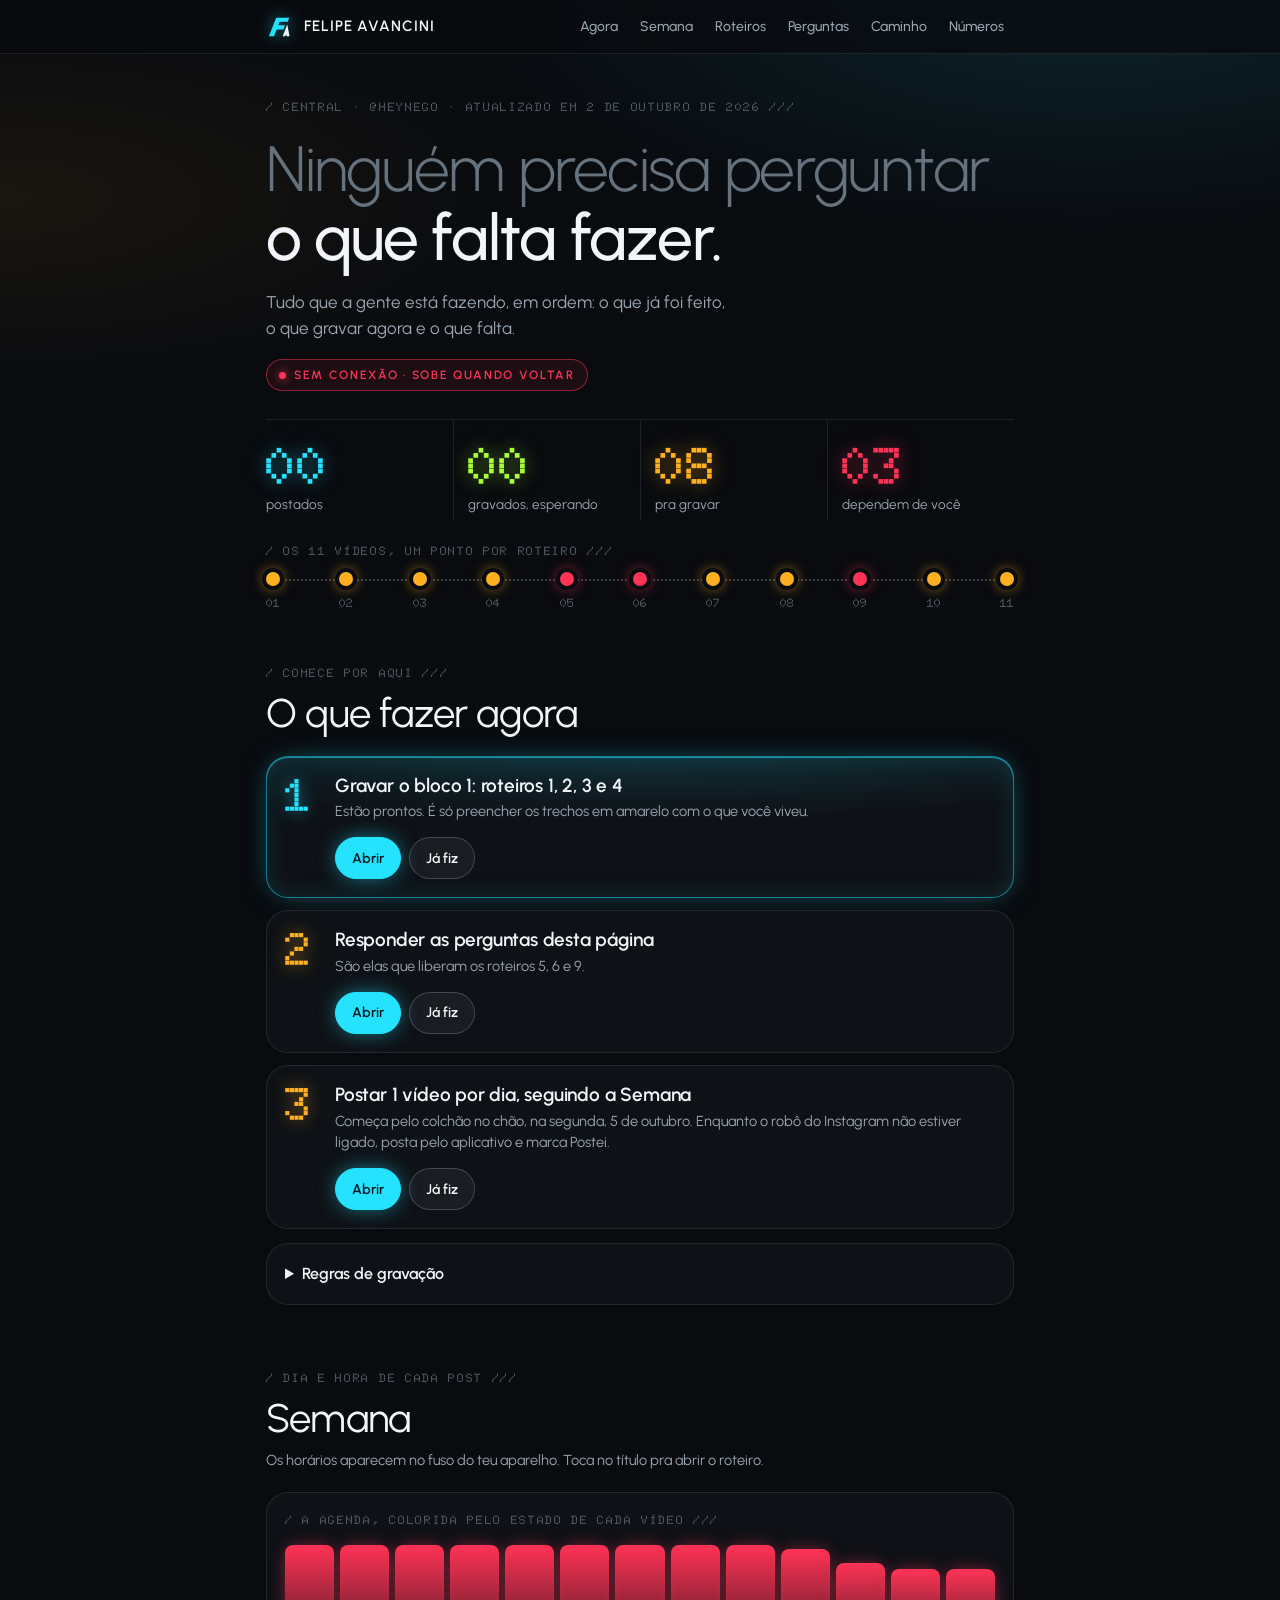
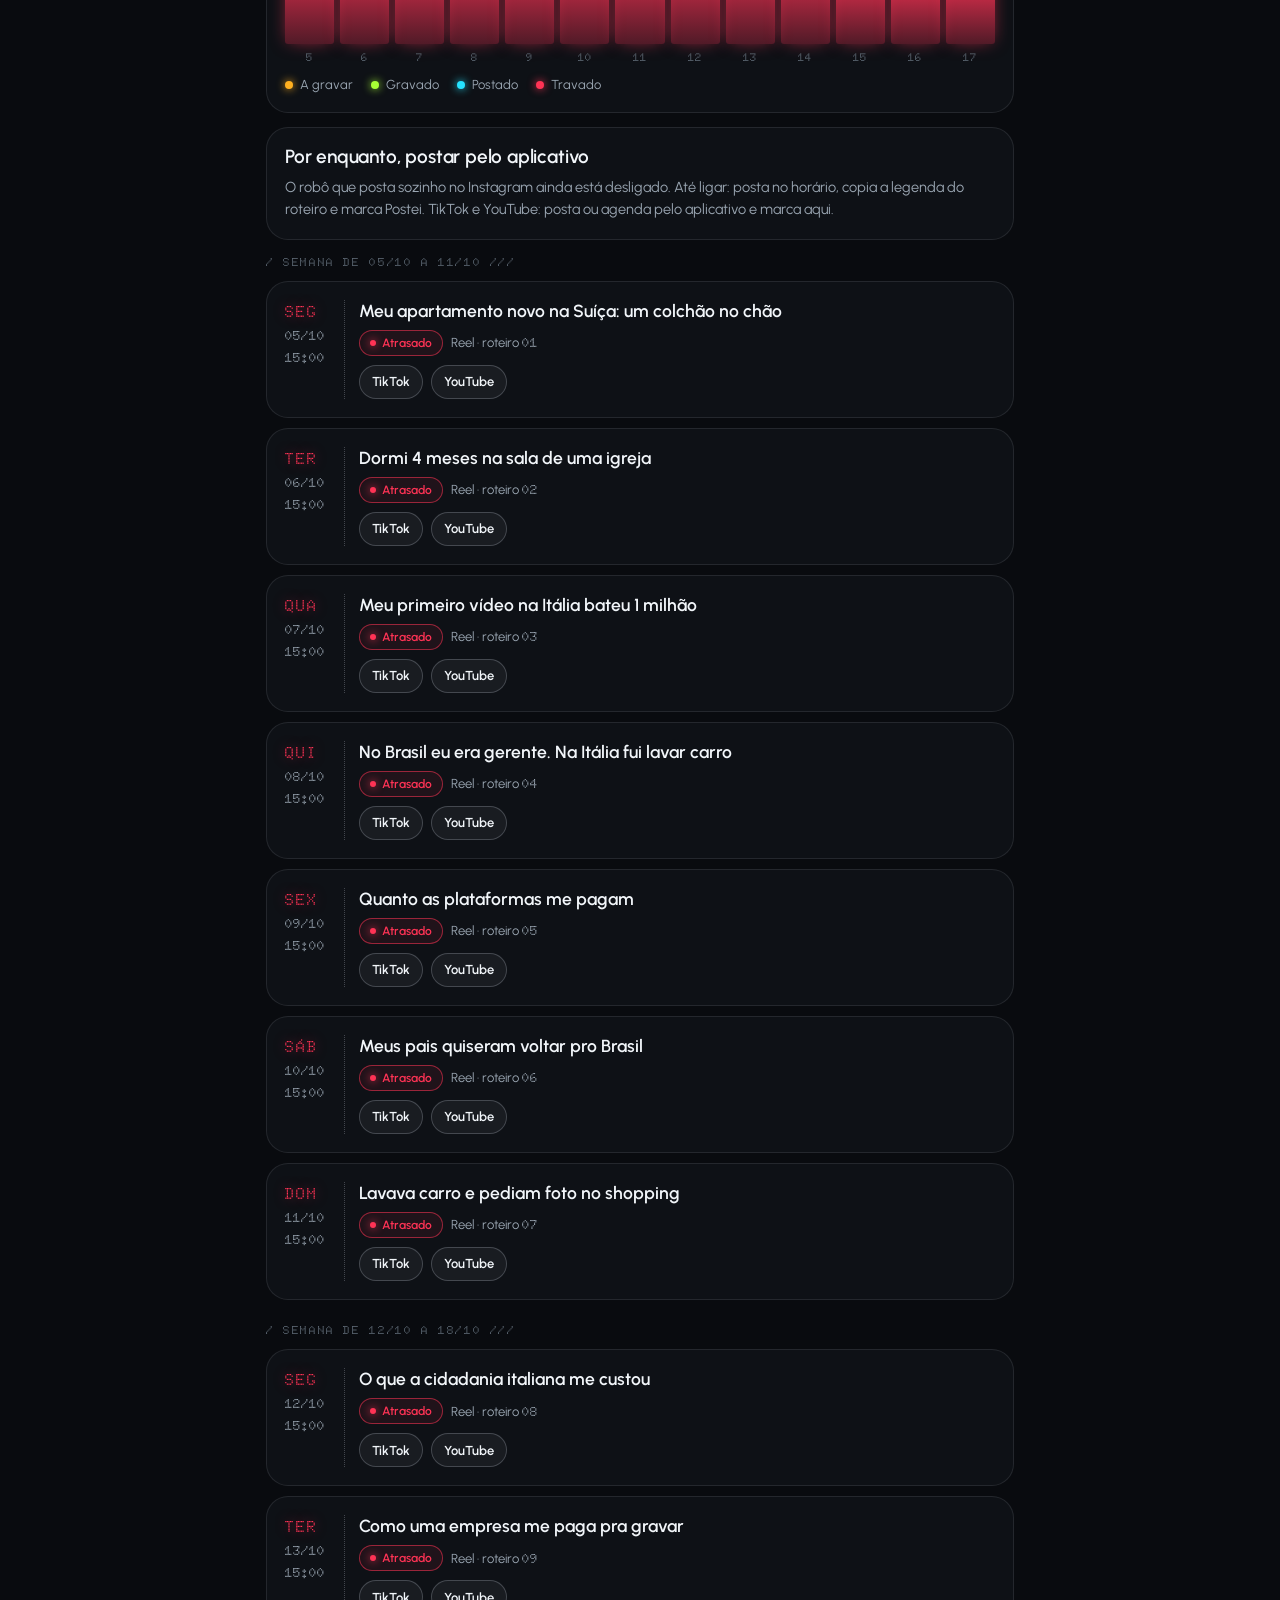
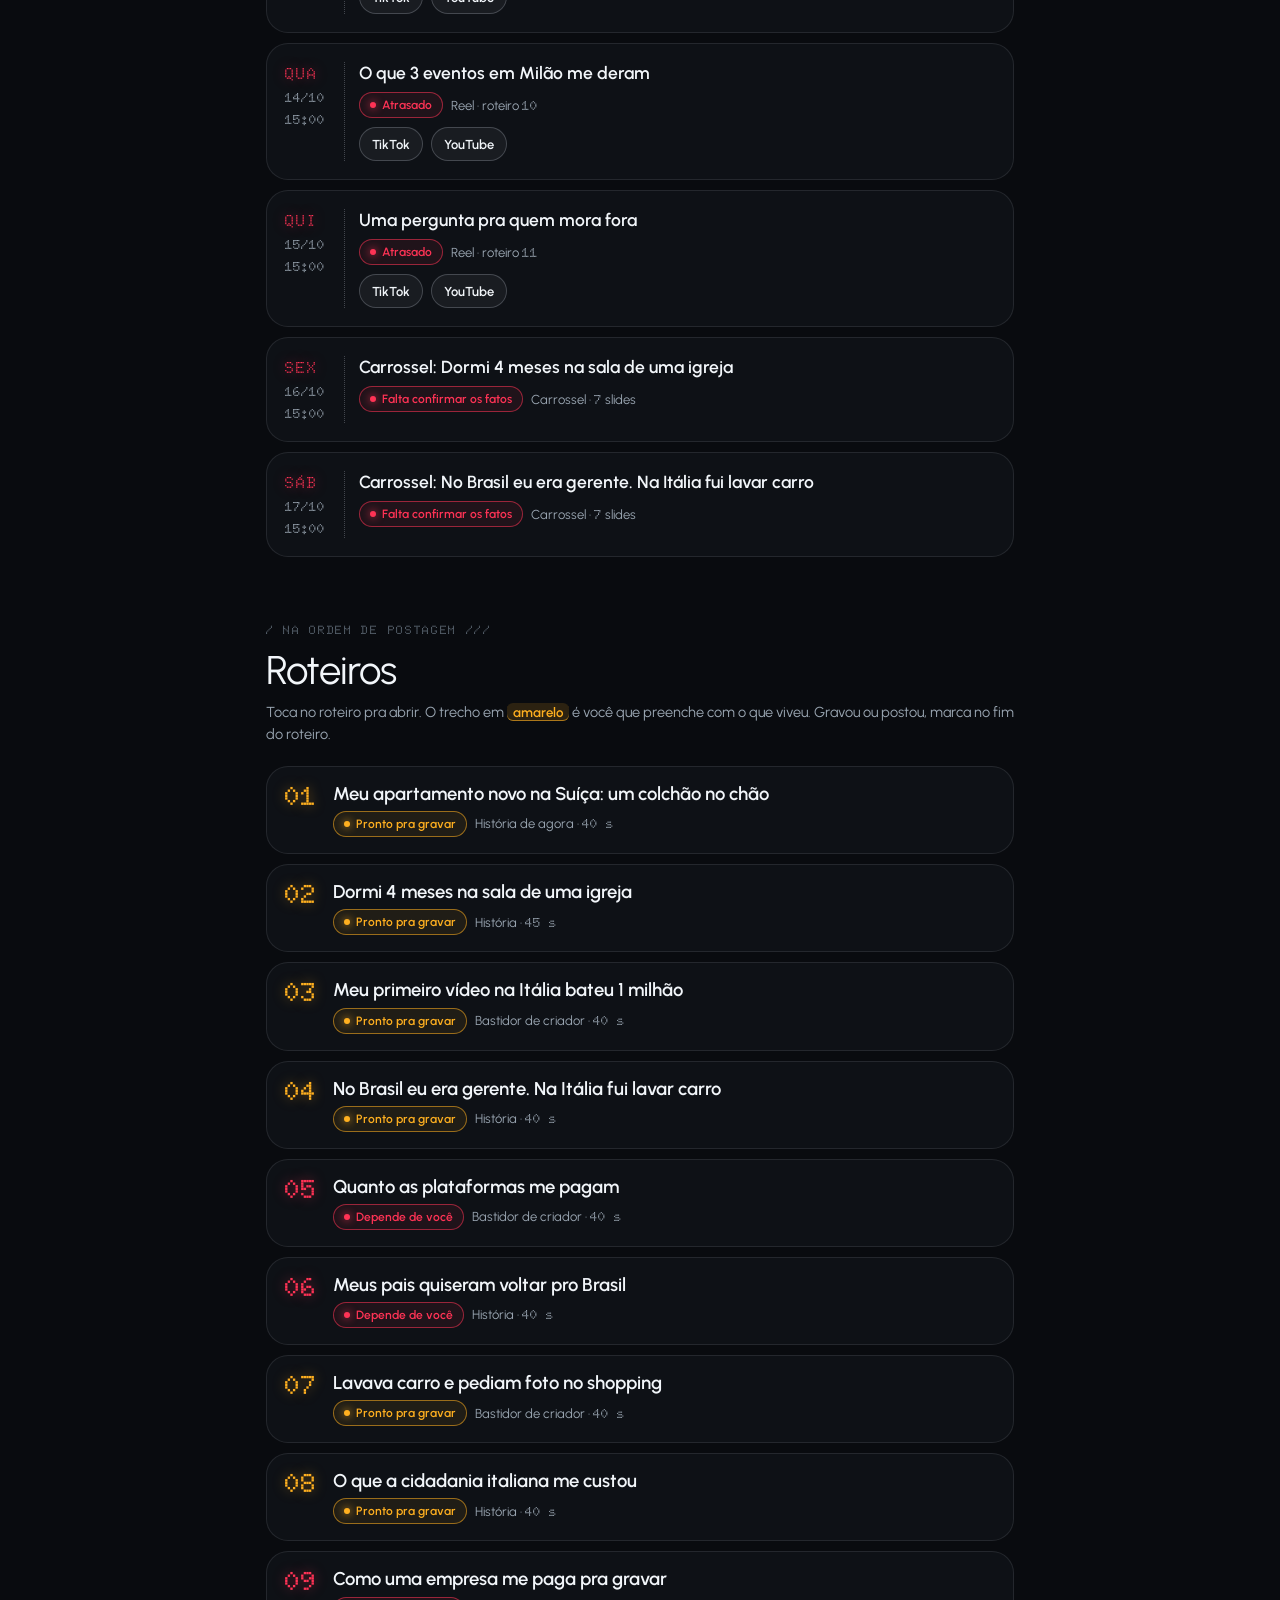
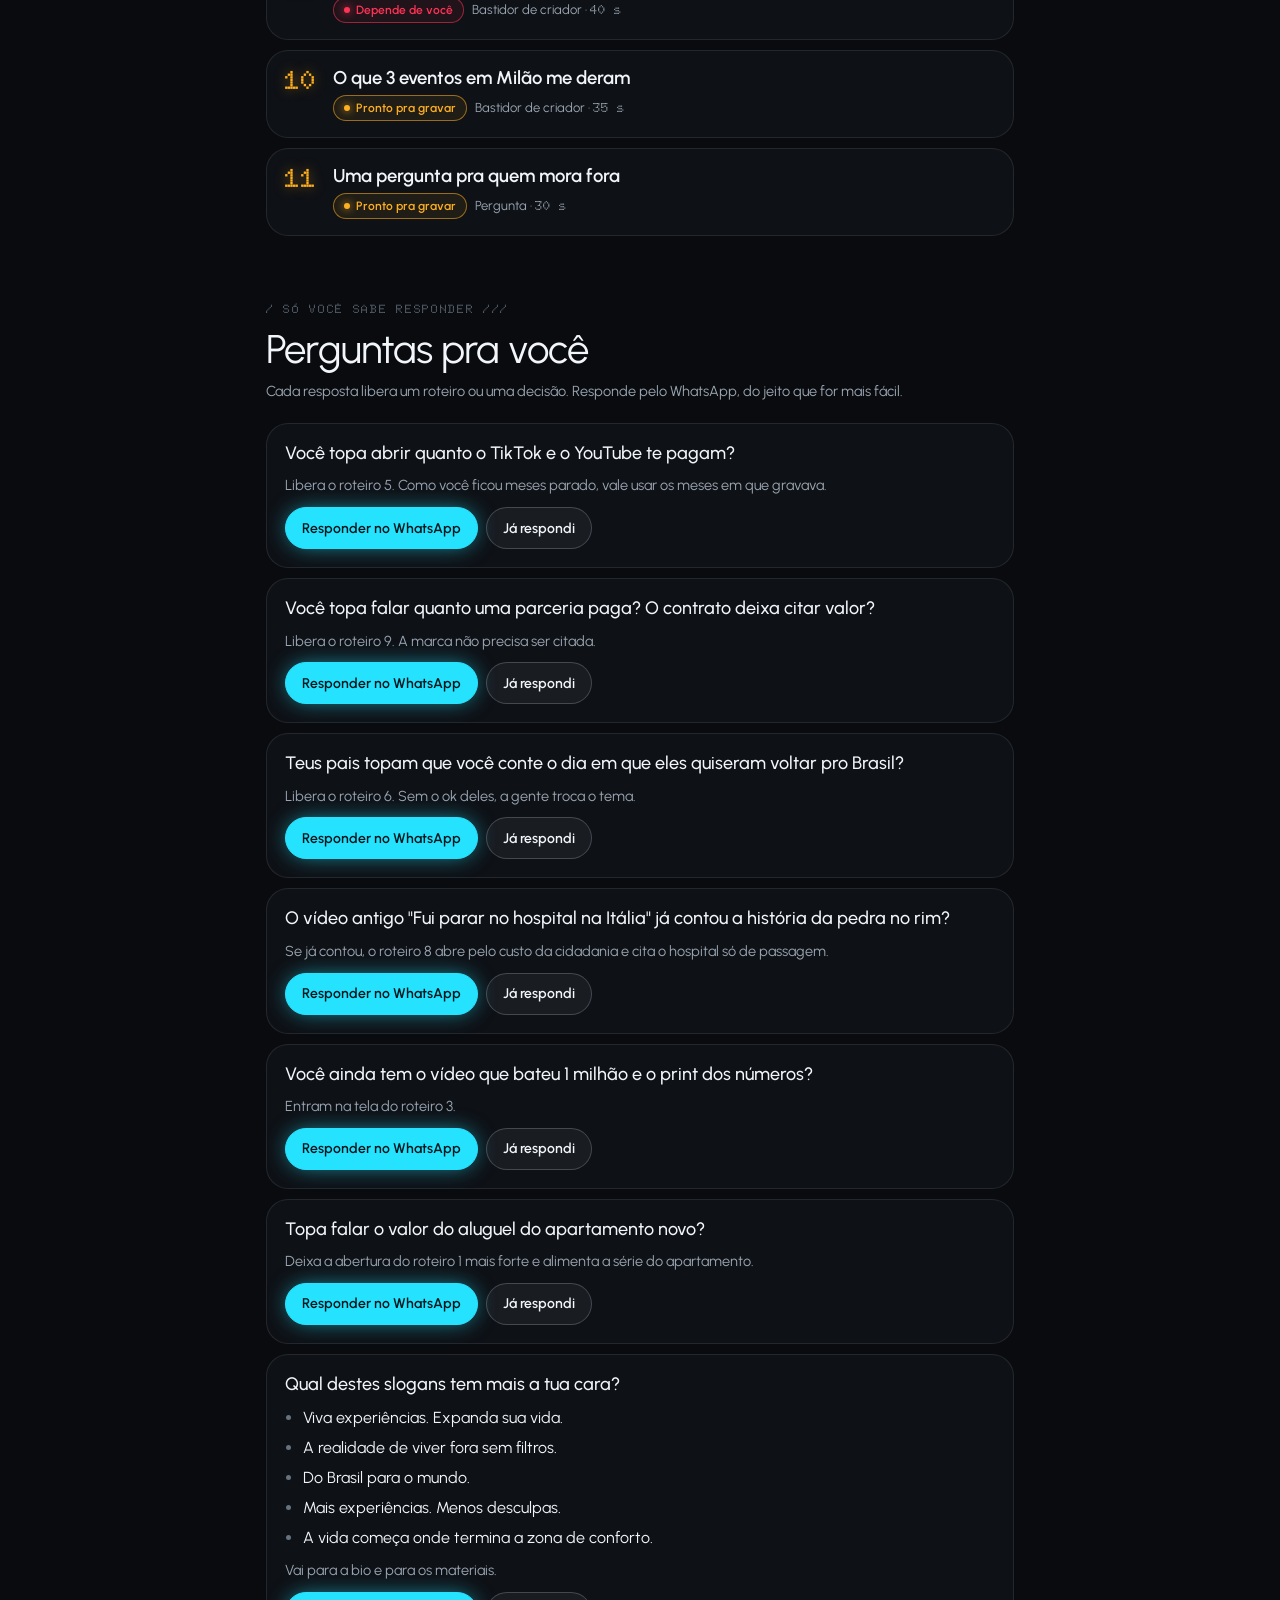
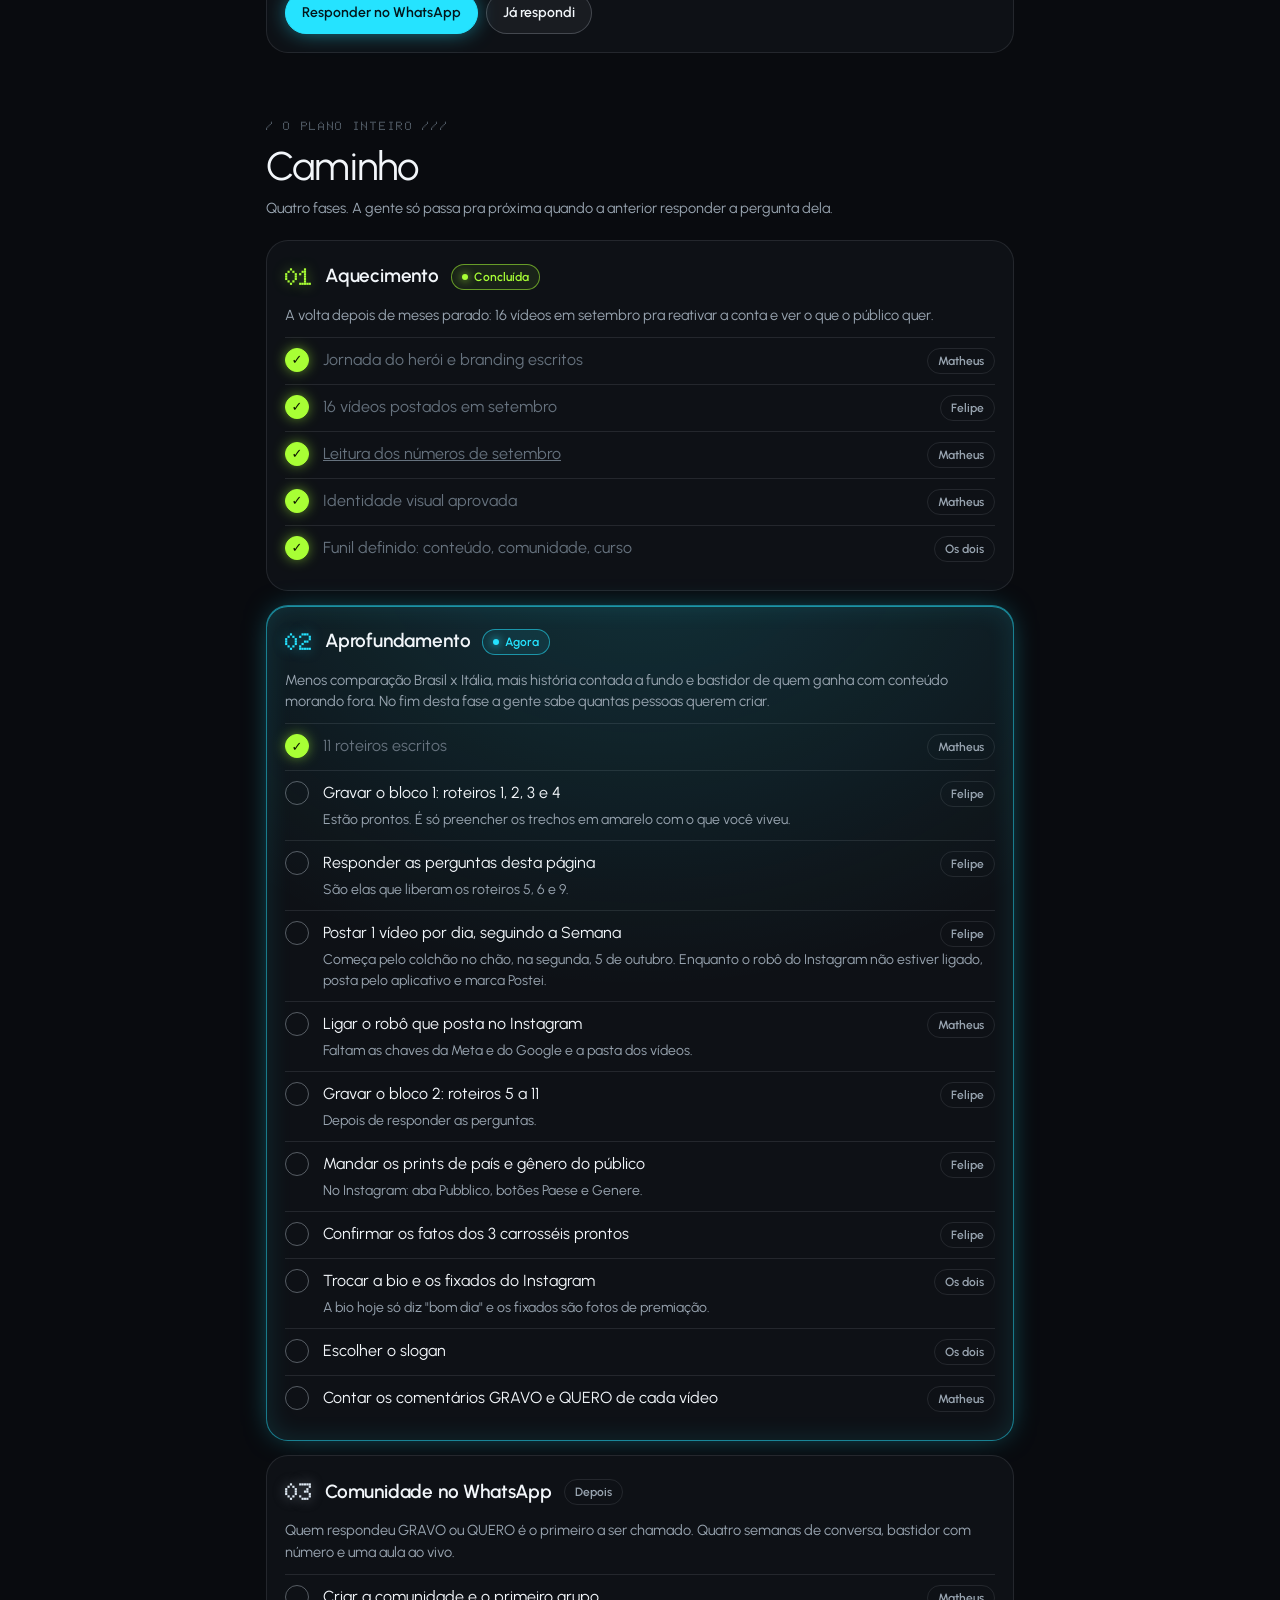
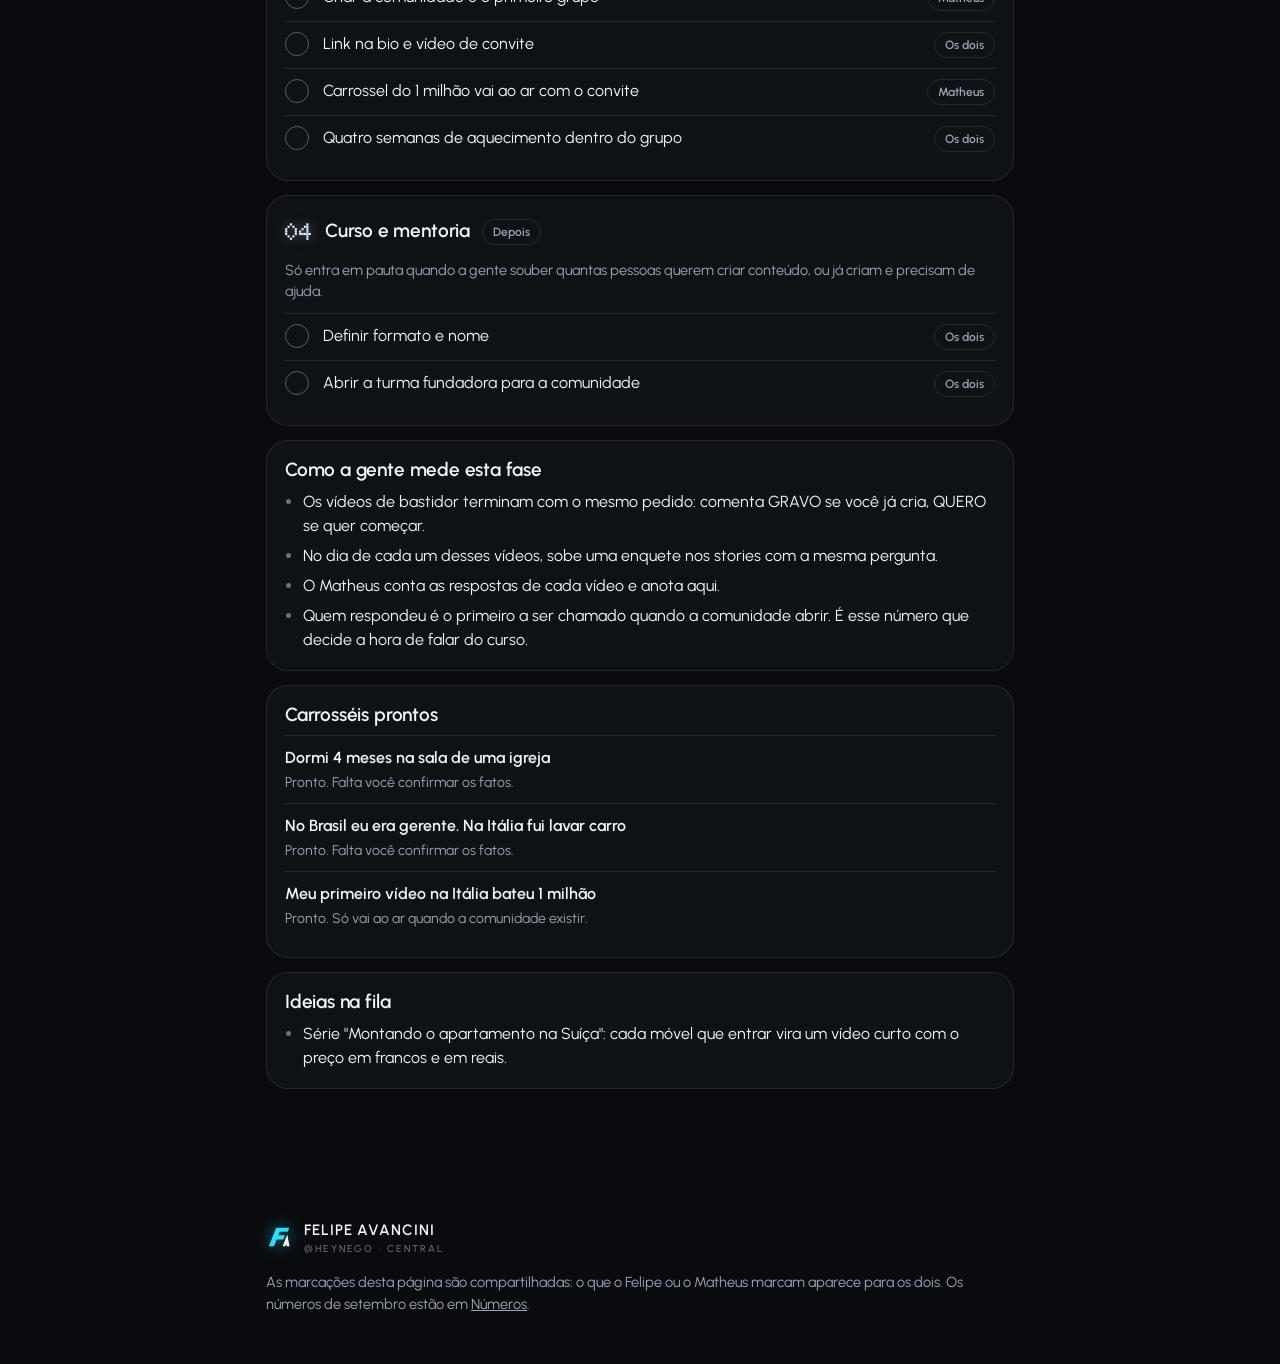
==== commit 3d5a587b: "Novo visual da Central: fundo escuro, cartoes de borda luminosa, numeros em matriz de pontos e logo " ====
--- a/index.html
+++ b/index.html
@@ -8,190 +8,236 @@
 <meta property="og:type" content="website">
 <meta property="og:title" content="Central do Felipe">
 <meta property="og:description" content="O que já foi feito, o que gravar agora e o que falta.">
-<meta name="theme-color" content="#0F2A4A">
-<link rel="icon" href="data:image/svg+xml,%3Csvg xmlns='http://www.w3.org/2000/svg' viewBox='0 0 32 32'%3E%3Crect width='32' height='32' fill='%230F2A4A'/%3E%3Cpath d='M8 17l5 5 11-12' fill='none' stroke='%23FFC629' stroke-width='4'/%3E%3C/svg%3E">
+<meta name="theme-color" content="#090B0F">
+<meta name="color-scheme" content="dark">
+<link rel="icon" href="data:image/svg+xml,%3Csvg xmlns='http://www.w3.org/2000/svg' viewBox='0 0 48 48'%3E%3Crect width='48' height='48' rx='11' fill='%23090B0F'/%3E%3Cpath d='M9 38 19.5 10H38l-2.4 6.4H24.2l-2 5.4h9.6l-2.4 6.4h-9.6L16.1 38z' fill='%2325E3FF'/%3E%3Cpath d='M30.5 38 37 20.6 40 38h-4.4l-.5-3.4-1.3 3.4z' fill='%23F2F6FA'/%3E%3C/svg%3E">
 <link rel="preconnect" href="https://fonts.googleapis.com">
 <link rel="preconnect" href="https://fonts.gstatic.com" crossorigin>
-<link rel="stylesheet" href="https://fonts.googleapis.com/css2?family=Archivo:wght@600..900&family=IBM+Plex+Mono:wght@500;600&family=IBM+Plex+Sans:wght@400;500;600;700&display=swap">
+<link rel="stylesheet" href="https://fonts.googleapis.com/css2?family=Doto:wght@600;800;900&family=Urbanist:wght@300;400;500;600;700&display=swap">
 <title>Central do Felipe</title>
 <style>
-/* Central de acompanhamento: coluna única, pensada para o celular. Cores do brandkit (passaporte, etiqueta, carimbo). */
+/* Central de acompanhamento. Linguagem visual: fundo quase preto, cartões iluminados pela própria borda,
+   uma cor por significado (âmbar = a fazer, lima = gravado, ciano = postado, vermelho = travado), números em matriz de pontos. */
 :root{
-  --page:#F3F5F7; --surface:#FFFFFF; --ink:#0B1626; --ink2:#5A6675; --line:rgba(11,22,38,.14);
-  --brand:#0F2A4A; --brand-ink:#FAFBFC; --brand-soft:#C9D6E6;
-  --hl:#FFC629; --hl-ink:#0B1626; --mark:#FFE9A6; --mark-ink:#0B1626;
-  --done:#0F2A4A; --done-ink:#FAFBFC; --alert:#C8371F;
-  --display:"Archivo","Arial Narrow",system-ui,sans-serif;
-  --body:"IBM Plex Sans",system-ui,-apple-system,"Segoe UI",sans-serif;
-  --mono:"IBM Plex Mono",ui-monospace,Consolas,monospace;
-}
-@media (prefers-color-scheme:dark){:root{
-  --page:#0B1626; --surface:#0F2A4A; --ink:#FAFBFC; --ink2:#C9D6E6; --line:rgba(250,251,252,.18);
-  --mark:#5C4A0E; --mark-ink:#FFF3CC; --done:#C9D6E6; --done-ink:#0B1626; --alert:#FF9480; color-scheme:dark}}
+  --bg:#090B0F; --core:#0E1116; --ink:#F2F6FA; --ink2:#9AA6B2; --ink3:#66727E; --line:rgba(221,232,242,.10);
+  --amber:255,176,32; --lime:168,255,53; --cyan:37,227,255; --red:255,51,85; --neutral:221,232,242;
+  --h:var(--neutral);
+  --sans:"Urbanist",system-ui,-apple-system,"Segoe UI",sans-serif;
+  --dot:"Doto","Courier New",monospace;
+  color-scheme:dark;
+}
 *{box-sizing:border-box}
-html{-webkit-text-size-adjust:100%;scroll-behavior:smooth;scroll-padding-top:60px}
-body{margin:0;background:var(--page);color:var(--ink);font-family:var(--body);font-size:16px;line-height:1.5}
-h1,h2,h3{font-family:var(--display);letter-spacing:-.02em;line-height:1.1;margin:0;text-wrap:balance}
-h1{font-size:clamp(34px,8vw,52px);font-weight:900}
-h2{font-size:clamp(24px,5.5vw,32px);font-weight:800}
-h3{font-size:18px;font-weight:800;letter-spacing:-.01em}
+html{-webkit-text-size-adjust:100%;scroll-behavior:smooth;scroll-padding-top:68px}
+body{margin:0;color:var(--ink);font-family:var(--sans);font-size:16px;line-height:1.5;
+  background:radial-gradient(70% 38% at 85% 0%,rgba(var(--cyan),.11),transparent 70%),radial-gradient(60% 30% at 0% 22%,rgba(var(--amber),.07),transparent 70%),var(--bg);background-attachment:fixed}
+h1,h2,h3{margin:0;font-weight:500;letter-spacing:-.02em;line-height:1.08;text-wrap:balance}
+h1{font-size:clamp(38px,10vw,64px);font-weight:300}
+h1 span{display:block;color:var(--ink3)}
+h1 b{display:block;font-weight:500;color:var(--ink)}
+h2{font-size:clamp(28px,7vw,40px);font-weight:400}
+h3{font-size:19px;font-weight:600;letter-spacing:-.01em;line-height:1.2}
 p{margin:0}
 a{color:inherit}
-.col{max-width:760px;margin:0 auto;padding-inline:16px}
-.eyebrow{font-size:12px;font-weight:600;letter-spacing:.18em;text-transform:uppercase}
-.small{font-size:14px;color:var(--ink2)}
-.mono{font-family:var(--mono);font-variant-numeric:tabular-nums}
-
-.topo{background:var(--brand);color:var(--brand-ink);padding-block:32px 28px}
-.topo .col{display:flex;flex-direction:column;gap:14px}
-.topo .eyebrow{color:var(--brand-soft)}
-.topo p{color:var(--brand-soft);max-width:52ch}
-.prog{display:flex;flex-direction:column;gap:8px;margin-top:6px}
-.prog .num{font-family:var(--mono);font-weight:600;font-size:15px;color:var(--brand-ink)}
-.prog .num b{color:var(--hl);font-size:28px;font-weight:600}
-.trilho{height:10px;background:rgba(250,251,252,.18);display:flex}
-.trilho i{display:block;height:100%}
-.trilho .t2{background:var(--hl)}
-.trilho .t1{background:var(--brand-soft)}
-.chaves{display:flex;flex-wrap:wrap;gap:6px 18px;font-size:13px;color:var(--brand-soft)}
-.chaves i{display:inline-block;width:10px;height:10px;margin-right:6px}
-
-nav{position:sticky;top:0;z-index:5;background:var(--page);border-bottom:1px solid var(--line)}
-nav .col{display:flex;gap:4px;overflow-x:auto;scrollbar-width:none}
-nav a{flex:none;padding:14px 12px;font-size:14px;font-weight:600;text-decoration:none;color:var(--ink2);white-space:nowrap}
-nav a:hover,nav a:focus-visible{color:var(--ink)}
-
-main{display:flex;flex-direction:column;gap:44px;padding-block:32px 120px}
+.col{max-width:780px;margin:0 auto;padding-inline:16px}
+.small{font-size:14.5px;color:var(--ink2)}
+.tag{font-family:var(--dot);font-weight:800;font-size:12px;letter-spacing:.14em;text-transform:uppercase;color:var(--ink3)}
+.dm{font-family:var(--dot);font-weight:800;font-variant-numeric:tabular-nums}
+.mono{font-family:var(--dot);font-weight:800}
+
+/* hues */
+.h-amber,.pronto,.st-pronto{--h:var(--amber)}
+.h-lime,.gravado,.st-gravado{--h:var(--lime)}
+.h-cyan,.postado,.st-postado{--h:var(--cyan)}
+.h-red,.depende,.st-depende{--h:var(--red)}
+
+/* logo */
+.logo{display:inline-flex;align-items:center;gap:10px;text-decoration:none;color:var(--ink);font-weight:600;letter-spacing:.06em;font-size:15px;white-space:nowrap}
+.logo svg{width:28px;height:28px;flex:none;filter:drop-shadow(0 0 8px rgba(var(--cyan),.55))}
+.logo small{display:block;font-size:10px;font-weight:500;letter-spacing:.22em;color:var(--ink3)}
+
+nav{position:sticky;top:0;z-index:5;background:rgba(9,11,15,.72);backdrop-filter:blur(14px);-webkit-backdrop-filter:blur(14px);border-bottom:1px solid var(--line)}
+nav .col{display:flex;align-items:center;gap:14px}
+nav .links{display:flex;gap:2px;overflow-x:auto;scrollbar-width:none;margin-left:auto}
+nav .links::-webkit-scrollbar{display:none}
+nav .links a{flex:none;padding:16px 10px;font-size:14px;font-weight:500;text-decoration:none;color:var(--ink2);white-space:nowrap;transition:color .2s}
+nav .links a:hover,nav .links a:focus-visible{color:rgb(var(--cyan))}
+@media (max-width:560px){nav .logo span{display:none}}
+
+.topo{padding-block:44px 8px}
+.topo .col{display:flex;flex-direction:column;gap:18px}
+.topo .lead{color:var(--ink2);max-width:46ch;font-size:17px}
+.live{display:inline-flex;align-items:center;gap:8px;align-self:flex-start;font-size:12px;font-weight:600;letter-spacing:.14em;text-transform:uppercase;padding:6px 12px;border-radius:999px;border:1px solid rgba(var(--h),.5);color:rgb(var(--h));background:rgba(var(--h),.08)}
+.live i{width:7px;height:7px;border-radius:50%;background:rgb(var(--h));box-shadow:0 0 10px rgb(var(--h));animation:pisca 1.8s ease-in-out infinite}
+.stats{display:grid;grid-template-columns:repeat(4,1fr);border-top:1px solid var(--line);margin-top:10px}
+.stat{padding:20px 0 6px 14px;border-left:1px solid var(--line);display:flex;flex-direction:column;gap:2px}
+.stat:first-child{border-left:0;padding-left:0}
+.stat b{font-family:var(--dot);font-weight:900;font-size:clamp(34px,9vw,52px);line-height:1;color:rgb(var(--h));text-shadow:0 0 18px rgba(var(--h),.55)}
+.stat span{font-size:13.5px;color:var(--ink2)}
+@media (max-width:520px){.stats{grid-template-columns:1fr 1fr}.stat:nth-child(3){border-left:0;padding-left:0}.stat:nth-child(n+3){border-top:1px solid var(--line)}}
+/* trilho dos roteiros, um nó por vídeo */
+.rail{display:flex;justify-content:space-between;position:relative;margin-top:6px;padding-top:4px}
+.rail::before{content:"";position:absolute;left:8px;right:8px;top:11px;border-top:2px dotted rgba(var(--neutral),.22)}
+.nodo{position:relative;display:flex;flex-direction:column;align-items:center;gap:8px;text-decoration:none;color:var(--ink3);font-family:var(--dot);font-weight:800;font-size:12px}
+.nodo i{width:14px;height:14px;border-radius:50%;background:rgb(var(--h));box-shadow:0 0 0 4px var(--bg),0 0 14px 2px rgba(var(--h),.7);transition:transform .2s}
+.nodo:hover i{transform:scale(1.35)}
+.nodo.st-postado,.nodo.st-gravado{color:rgb(var(--h))}
+
+main{display:flex;flex-direction:column;gap:64px;padding-block:44px 130px}
 section{display:flex;flex-direction:column;gap:14px}
-.cab{display:flex;flex-direction:column;gap:6px;margin-bottom:2px}
-.cab .eyebrow{color:var(--ink2)}
-.card{background:var(--surface);border:1px solid var(--line);padding:16px}
+.cab{display:flex;flex-direction:column;gap:10px;margin-bottom:6px}
+
+/* cartões: núcleo escuro, luz que vem da borda */
+.card{background:var(--core);border:1px solid var(--line);border-radius:22px;padding:18px}
+.glow{background:radial-gradient(130% 90% at 50% -10%,rgba(var(--h),.16),transparent 62%),var(--core);border:1px solid rgba(var(--h),.5);
+  box-shadow:inset 0 1px 0 rgba(var(--h),.55),inset 0 0 26px rgba(var(--h),.12),0 0 30px -10px rgba(var(--h),.55)}
+.bloco{display:flex;flex-direction:column;gap:8px}
 
 /* agora */
-.agora{display:grid;grid-template-columns:auto 1fr;gap:4px 14px;align-items:start}
-.agora .n{font-family:var(--mono);font-weight:600;font-size:34px;line-height:1;color:var(--ink);background:var(--hl);color:var(--hl-ink);padding:8px 12px;grid-row:span 3}
-.agora .acoes{display:flex;flex-wrap:wrap;gap:8px;margin-top:8px}
-
-.btn{font:inherit;font-size:14px;font-weight:600;border:1.5px solid var(--ink);background:transparent;color:var(--ink);padding:9px 14px;border-radius:8px;cursor:pointer;text-decoration:none;display:inline-flex;align-items:center;gap:6px;min-height:42px}
-.btn.cheio{background:var(--hl);border-color:var(--hl);color:var(--hl-ink)}
-.btn[aria-pressed="true"]{background:var(--done);border-color:var(--done);color:var(--done-ink)}
-.btn:focus-visible,summary:focus-visible,nav a:focus-visible{outline:2px solid var(--hl);outline-offset:2px}
-
-.pill{display:inline-block;font-size:12px;font-weight:700;padding:3px 9px;border-radius:8px;border:1.5px solid transparent;white-space:nowrap}
-.pill.pronto{background:var(--hl);color:var(--hl-ink)}
-.pill.depende{border-color:var(--alert);color:var(--alert)}
-.pill.gravado{border-color:var(--ink);color:var(--ink)}
-.pill.postado{background:var(--done);color:var(--done-ink)}
-.pill.quem{border-color:var(--line);color:var(--ink2);font-weight:600}
+.agora{display:grid;grid-template-columns:auto 1fr;gap:4px 16px;align-items:start;transition:transform .25s}
+.agora:hover{transform:translateY(-2px)}
+.agora .n{font-family:var(--dot);font-weight:900;font-size:46px;line-height:.9;color:rgb(var(--h));text-shadow:0 0 16px rgba(var(--h),.6);grid-row:span 3;min-width:34px}
+.agora .acoes{display:flex;flex-wrap:wrap;gap:8px;margin-top:10px}
+
+.btn{font:inherit;font-size:14px;font-weight:600;border:1px solid rgba(var(--neutral),.22);background:rgba(var(--neutral),.05);color:var(--ink);padding:9px 16px;border-radius:999px;cursor:pointer;text-decoration:none;display:inline-flex;align-items:center;gap:6px;min-height:42px;transition:background .2s,box-shadow .2s,transform .15s,border-color .2s}
+.btn:hover{border-color:rgba(var(--neutral),.45)}
+.btn:active{transform:scale(.97)}
+.btn.cheio{background:rgb(var(--cyan));border-color:rgb(var(--cyan));color:#03161B;box-shadow:0 0 22px -4px rgba(var(--cyan),.7)}
+.btn[aria-pressed="true"]{background:rgb(var(--lime));border-color:rgb(var(--lime));color:#0C1400;box-shadow:0 0 22px -4px rgba(var(--lime),.7)}
+.btn.mini{min-height:34px;padding:5px 12px;font-size:13px}
+.btn:focus-visible,summary:focus-visible,nav a:focus-visible,.ck:focus-visible{outline:2px solid rgb(var(--cyan));outline-offset:2px}
+
+.pill{display:inline-flex;align-items:center;gap:6px;font-size:12px;font-weight:600;padding:3px 10px;border-radius:999px;border:1px solid rgba(var(--h),.55);color:rgb(var(--h));background:rgba(var(--h),.08);white-space:nowrap}
+.pill::before{content:"";width:6px;height:6px;border-radius:50%;background:rgb(var(--h));box-shadow:0 0 8px rgb(var(--h))}
+.pill.quem{--h:var(--neutral);color:var(--ink2);border-color:var(--line);background:none}
+.pill.quem::before{display:none}
+
+/* semana */
+.chart{display:flex;align-items:flex-end;gap:6px;height:130px;padding-top:8px}
+.chart .b{flex:1;display:flex;flex-direction:column;justify-content:flex-end;align-items:center;gap:6px;height:100%;text-decoration:none}
+.chart .b i{display:block;width:100%;border-radius:8px 8px 3px 3px;background:linear-gradient(rgb(var(--h)),rgba(var(--h),.28));box-shadow:0 0 18px -4px rgba(var(--h),.7);transform-origin:bottom;animation:sobe .7s cubic-bezier(.2,.8,.2,1) backwards}
+.chart .b span{font-family:var(--dot);font-weight:800;font-size:11px;color:var(--ink3)}
+.leg{display:flex;flex-wrap:wrap;gap:8px 18px;font-size:13px;color:var(--ink2)}
+.leg span::before{content:"";display:inline-block;width:8px;height:8px;border-radius:50%;background:rgb(var(--h));box-shadow:0 0 8px rgb(var(--h));margin-right:7px}
+.sem{display:flex;flex-direction:column;gap:10px}
+.ag{display:grid;grid-template-columns:60px 1fr;gap:4px 14px;align-items:start;transition:transform .25s}
+.ag:hover{transform:translateY(-2px)}
+.ag .dia{display:flex;flex-direction:column;gap:2px;font-family:var(--dot);font-weight:800;font-size:13px;color:var(--ink2);border-right:1px dotted rgba(var(--neutral),.25);padding-right:10px;min-height:100%}
+.ag .dia b{font-size:16px;color:rgb(var(--h));letter-spacing:.06em;text-shadow:0 0 12px rgba(var(--h),.5)}
+.ag .agc{display:flex;flex-direction:column;gap:9px;min-width:0}
+.ag .tit{font-weight:600;font-size:17.5px;line-height:1.2;text-decoration:none}
+.ag a.tit:hover{color:rgb(var(--cyan))}
+.ag .tags{display:flex;flex-wrap:wrap;gap:6px 8px;align-items:center;font-size:13px;color:var(--ink2)}
+.ag.hoje{animation:pulso 2.6s ease-in-out infinite}
 
 /* roteiros */
-details.rot{background:var(--surface);border:1px solid var(--line)}
-details.rot>summary{list-style:none;cursor:pointer;display:grid;grid-template-columns:auto 1fr;gap:4px 14px;padding:14px 16px;align-items:start}
+details.rot{border-radius:22px;transition:transform .25s}
+details.rot:not([open]):hover{transform:translateY(-2px)}
+details.rot>summary{list-style:none;cursor:pointer;display:grid;grid-template-columns:auto 1fr;gap:6px 14px;padding:16px 18px;align-items:start}
 details.rot>summary::-webkit-details-marker{display:none}
-.rot .n{font-family:var(--mono);font-weight:600;font-size:22px;color:var(--ink2);grid-row:span 2;min-width:30px}
-.rot .tit{font-family:var(--display);font-weight:800;font-size:18px;line-height:1.2}
-.rot .tags{display:flex;flex-wrap:wrap;gap:6px;align-items:center}
+.rot .n{font-family:var(--dot);font-weight:900;font-size:26px;line-height:1;color:rgb(var(--h));text-shadow:0 0 12px rgba(var(--h),.5);grid-row:span 2;min-width:34px}
+.rot .tit{font-weight:600;font-size:18.5px;line-height:1.2}
+.rot .tags{display:flex;flex-wrap:wrap;gap:6px 8px;align-items:center}
 .rot .tipo{font-size:13px;color:var(--ink2)}
-.rot .corpo{border-top:1px dotted var(--ink2);padding:16px;display:flex;flex-direction:column;gap:18px}
-.meta{display:grid;grid-template-columns:repeat(auto-fit,minmax(180px,1fr));gap:12px}
-.meta div{display:flex;flex-direction:column;gap:2px;font-size:15px}
-.rot .lab,.lab{font-size:11px;font-weight:700;letter-spacing:.16em;text-transform:uppercase;color:var(--ink2)}
-.aviso{border-left:4px solid var(--alert);padding:8px 12px;font-size:14px}
-.cena{display:grid;grid-template-columns:64px 1fr;gap:4px 12px;padding-block:12px;border-top:1px solid var(--line)}
+.rot .corpo{border-top:1px dotted rgba(var(--neutral),.22);padding:18px;display:flex;flex-direction:column;gap:20px;animation:abre .35s ease}
+.meta{display:grid;grid-template-columns:repeat(auto-fit,minmax(180px,1fr));gap:14px}
+.meta div{display:flex;flex-direction:column;gap:3px;font-size:15px}
+.lab{font-family:var(--dot);font-weight:800;font-size:11.5px;letter-spacing:.14em;text-transform:uppercase;color:var(--ink3)}
+.aviso{border-left:2px solid rgb(var(--red));padding:8px 12px;font-size:14.5px;background:rgba(var(--red),.07);border-radius:0 12px 12px 0}
+.cena{display:grid;grid-template-columns:62px 1fr;gap:4px 12px;padding-block:13px;border-top:1px solid var(--line)}
 .cena:first-of-type{border-top:0;padding-top:0}
-.cena .t{font-family:var(--mono);font-weight:600;font-size:13px;color:var(--ink2);padding-top:3px}
-.cena .fala{font-size:17px;font-weight:500;line-height:1.45}
-.cena .tela{grid-column:2;font-size:14px;color:var(--ink2)}
-mark{background:var(--mark);color:var(--mark-ink);padding:1px 5px;font-weight:600;font-size:.92em}
-.bloco{display:flex;flex-direction:column;gap:6px}
-.caixa{background:var(--page);padding:12px;font-size:15px;display:flex;flex-direction:column;gap:8px}
+.cena .t{font-family:var(--dot);font-weight:800;font-size:13px;color:var(--ink3);padding-top:4px}
+.cena .fala{font-size:17.5px;font-weight:500;line-height:1.45}
+.cena .tela{grid-column:2;font-size:14.5px;color:var(--ink2)}
+mark{background:rgba(var(--amber),.14);color:rgb(var(--amber));padding:1px 6px;border-radius:6px;font-weight:600;font-size:.92em;box-shadow:inset 0 -1px 0 rgba(var(--amber),.6)}
+.caixa{background:rgba(var(--neutral),.04);border:1px solid var(--line);border-radius:16px;padding:14px;font-size:15px;display:flex;flex-direction:column;gap:8px}
 .caixa .tagsh{font-size:13px;color:var(--ink2);overflow-wrap:anywhere}
-ul{margin:0;padding-left:18px;display:flex;flex-direction:column;gap:5px}
+ul{margin:0;padding-left:18px;display:flex;flex-direction:column;gap:6px}
+li::marker{color:var(--ink3)}
 .marcar{display:flex;flex-wrap:wrap;gap:8px}
 
-/* semana */
-.sem{display:flex;flex-direction:column;gap:10px}
-.ag{display:grid;grid-template-columns:62px 1fr;gap:4px 14px;align-items:start}
-.ag .dia{display:flex;flex-direction:column;gap:1px;font-family:var(--mono);font-size:13px;color:var(--ink2);border-right:1px dotted var(--ink2);padding-right:10px;min-height:100%}
-.ag .dia b{font-size:15px;color:var(--ink);letter-spacing:.06em}
-.ag .agc{display:flex;flex-direction:column;gap:8px;min-width:0}
-.ag a.tit{font-family:var(--display);font-weight:800;font-size:17px;line-height:1.2;text-decoration:none}
-.ag a.tit:hover{text-decoration:underline}
-.ag .tags{display:flex;flex-wrap:wrap;gap:6px;align-items:center;font-size:13px;color:var(--ink2)}
-.ag.hoje{border-color:var(--hl);border-width:2px}
-.btn.mini{min-height:34px;padding:5px 10px;font-size:13px}
-
 /* perguntas */
-.perg{display:flex;flex-direction:column;gap:8px}
-.perg .q{font-weight:600;font-size:17px;line-height:1.35}
+.perg{display:flex;flex-direction:column;gap:10px}
+.perg .q{font-weight:500;font-size:18px;line-height:1.3}
 
 /* caminho */
 .fase{display:flex;flex-direction:column;gap:10px}
-.fase .fcab{display:flex;flex-wrap:wrap;gap:8px 12px;align-items:baseline}
-.fase .fn{font-family:var(--mono);font-weight:600;color:var(--ink2)}
-.selo{font-size:12px;font-weight:700;letter-spacing:.12em;text-transform:uppercase;padding:2px 8px}
-.selo.feito{background:var(--done);color:var(--done-ink)}
-.selo.agora{background:var(--hl);color:var(--hl-ink)}
-.selo.depois{border:1.5px solid var(--line);color:var(--ink2)}
-.passo{display:grid;grid-template-columns:28px 1fr auto;gap:2px 10px;align-items:start;padding-block:9px;border-top:1px solid var(--line)}
-.passo .ck{width:24px;height:24px;border:2px solid var(--ink2);display:grid;place-items:center;font-size:15px;font-weight:700;line-height:1;background:transparent;color:transparent;padding:0;font-family:var(--body)}
+.fase .fcab{display:flex;flex-wrap:wrap;gap:8px 12px;align-items:center}
+.fase .fn{font-family:var(--dot);font-weight:900;font-size:24px;color:rgb(var(--h));text-shadow:0 0 12px rgba(var(--h),.5)}
+.fase.feito{--h:var(--lime)}.fase.agora{--h:var(--cyan)}
+.passo{display:grid;grid-template-columns:28px 1fr auto;gap:2px 10px;align-items:start;padding-block:10px;border-top:1px solid var(--line)}
+.passo .ck{width:24px;height:24px;border-radius:50%;border:1.5px solid rgba(var(--neutral),.35);display:grid;place-items:center;font-size:13px;font-weight:700;line-height:1;background:transparent;color:transparent;padding:0;font-family:var(--sans);transition:background .2s,box-shadow .2s}
 button.ck{cursor:pointer}
-.passo.feito .ck{background:var(--done);border-color:var(--done);color:var(--done-ink)}
-.passo.feito .pt{color:var(--ink2);text-decoration:line-through;text-decoration-thickness:1px}
+.passo.feito .ck{background:rgb(var(--lime));border-color:rgb(var(--lime));color:#0C1400;box-shadow:0 0 14px -2px rgba(var(--lime),.8)}
+.passo.feito .pt{color:var(--ink3)}
 .passo .pd{grid-column:2/-1;font-size:14px;color:var(--ink2)}
 
-.envio{position:fixed;left:0;right:0;bottom:0;z-index:6;background:var(--brand);color:var(--brand-ink);padding:12px 16px calc(12px + env(safe-area-inset-bottom))}
-.envio .col{display:flex;flex-wrap:wrap;gap:10px;align-items:center;justify-content:space-between;padding:0}
+.envio{position:fixed;left:12px;right:12px;bottom:calc(12px + env(safe-area-inset-bottom));z-index:6;border-radius:20px;padding:12px 14px;--h:var(--cyan);backdrop-filter:blur(14px)}
+.envio .linha{display:flex;flex-wrap:wrap;gap:10px;align-items:center;justify-content:space-between;max-width:760px;margin:0 auto}
 .envio span{font-size:14px}
-.envio .btn{border-color:var(--hl)}
-dialog{border:1px solid var(--line);background:var(--surface);color:var(--ink);padding:20px;max-width:min(360px,calc(100vw - 32px))}
+dialog{border-radius:24px;color:var(--ink);padding:22px;max-width:min(360px,calc(100vw - 32px));--h:var(--cyan)}
 dialog[open]{display:flex;flex-direction:column;gap:12px}
-dialog::backdrop{background:rgba(11,22,38,.6)}
+dialog::backdrop{background:rgba(4,6,9,.72);backdrop-filter:blur(4px)}
 [hidden]{display:none!important}
-footer{padding-block:0 40px}
+footer{padding-block:0 48px;display:flex;flex-direction:column;gap:16px}
+
+/* movimento */
+.rv{opacity:0;transform:translateY(18px);transition:opacity .7s ease,transform .7s cubic-bezier(.2,.8,.2,1)}
+.rv.in{opacity:1;transform:none}
+@keyframes pisca{50%{opacity:.35}}
+@keyframes sobe{from{transform:scaleY(.04);opacity:0}}
+@keyframes abre{from{opacity:0;transform:translateY(-6px)}}
+@keyframes pulso{50%{box-shadow:inset 0 1px 0 rgba(var(--h),.7),inset 0 0 34px rgba(var(--h),.2),0 0 44px -8px rgba(var(--h),.8)}}
+.ja .chart .b i{animation:none}
+@media (prefers-reduced-motion:reduce){*{animation:none!important;transition:none!important}.rv{opacity:1;transform:none}html{scroll-behavior:auto}}
 </style>
 </head>
 <body>
-<header class="topo"><div class="col">
-  <span class="eyebrow" id="atual">@heynego</span>
-  <h1>Central do Felipe</h1>
-  <p>Tudo que a gente está fazendo, em ordem: o que já foi feito, o que gravar agora e o que falta.</p>
-  <div class="prog" id="prog"></div>
-  <span id="sinc" style="font-size:13px;color:var(--brand-soft)"></span>
+<svg width="0" height="0" style="position:absolute" aria-hidden="true"><symbol id="marca" viewBox="0 0 48 48"><path d="M5 40 17.5 8H40l-2.8 7.2H23.4l-2.3 6h11.4l-2.8 7.2H18.3L13.7 40z" fill="#25E3FF"/><path d="M28.6 40 36.4 19.6 40.4 40h-5.2l-.7-4.2-1.6 4.2z" fill="#F2F6FA"/></symbol></svg>
+
+<nav aria-label="Seções"><div class="col">
+  <a class="logo" href="#topo" aria-label="Felipe Avancini"><svg><use href="#marca"/></svg><span>FELIPE AVANCINI</span></a>
+  <div class="links"><a href="#agora">Agora</a><a href="#semana">Semana</a><a href="#roteiros">Roteiros</a><a href="#perguntas">Perguntas</a><a href="#caminho">Caminho</a><a href="numeros.html">Números</a></div>
+</div></nav>
+
+<header class="topo" id="topo"><div class="col">
+  <span class="tag" id="atual">/ CENTRAL ///</span>
+  <h1><span>Ninguém precisa perguntar</span><b>o que falta fazer.</b></h1>
+  <p class="lead">Tudo que a gente está fazendo, em ordem: o que já foi feito, o que gravar agora e o que falta.</p>
+  <span class="live h-cyan" id="sincPill" hidden><i></i><span id="sinc"></span></span>
+  <div class="stats" id="stats"></div>
+  <div><span class="tag">/ os 11 vídeos, um ponto por roteiro ///</span><div class="rail" id="rail"></div></div>
 </div></header>
 
-<nav aria-label="Seções"><div class="col">
-  <a href="#agora">Agora</a><a href="#semana">Semana</a><a href="#roteiros">Roteiros</a><a href="#perguntas">Perguntas</a><a href="#caminho">Caminho</a><a href="numeros.html">Números</a>
-</div></nav>
-
 <main class="col">
-  <section id="agora">
-    <div class="cab"><span class="eyebrow">Comece por aqui</span><h2>O que fazer agora</h2></div>
+  <section id="agora" class="rv">
+    <div class="cab"><span class="tag">/ comece por aqui ///</span><h2>O que fazer agora</h2></div>
     <div id="agoraLista" style="display:flex;flex-direction:column;gap:12px"></div>
-    <details class="card"><summary style="cursor:pointer;font-weight:700">Regras de gravação</summary><ul id="regras" style="margin-top:12px"></ul></details>
+    <details class="card"><summary style="cursor:pointer;font-weight:600">Regras de gravação</summary><ul id="regras" style="margin-top:12px"></ul></details>
   </section>
 
-  <section id="semana">
-    <div class="cab"><span class="eyebrow">Dia e hora de cada post</span><h2>Semana</h2>
+  <section id="semana" class="rv">
+    <div class="cab"><span class="tag">/ dia e hora de cada post ///</span><h2>Semana</h2>
       <p class="small">Os horários aparecem no fuso do teu aparelho. Toca no título pra abrir o roteiro.</p></div>
+    <div class="card bloco"><span class="tag">/ a agenda, colorida pelo estado de cada vídeo ///</span><div class="chart" id="chart"></div>
+      <div class="leg"><span class="h-amber">A gravar</span><span class="h-lime">Gravado</span><span class="h-cyan">Postado</span><span class="h-red">Travado</span></div></div>
     <div class="card bloco" id="roboInfo"></div>
     <div id="semLista" style="display:flex;flex-direction:column;gap:22px"></div>
   </section>
 
-  <section id="roteiros">
-    <div class="cab"><span class="eyebrow">Na ordem de postagem</span><h2>Roteiros</h2>
+  <section id="roteiros" class="rv">
+    <div class="cab"><span class="tag">/ na ordem de postagem ///</span><h2>Roteiros</h2>
       <p class="small">Toca no roteiro pra abrir. O trecho em <mark>amarelo</mark> é você que preenche com o que viveu. Gravou ou postou, marca no fim do roteiro.</p></div>
     <div id="rotLista" style="display:flex;flex-direction:column;gap:10px"></div>
   </section>
 
-  <section id="perguntas">
-    <div class="cab"><span class="eyebrow">Só você sabe responder</span><h2>Perguntas pra você</h2>
+  <section id="perguntas" class="rv">
+    <div class="cab"><span class="tag">/ só você sabe responder ///</span><h2>Perguntas pra você</h2>
       <p class="small">Cada resposta libera um roteiro ou uma decisão. Responde pelo WhatsApp, do jeito que for mais fácil.</p></div>
     <div id="pergLista" style="display:flex;flex-direction:column;gap:10px"></div>
   </section>
 
-  <section id="caminho">
-    <div class="cab"><span class="eyebrow">O plano inteiro</span><h2>Caminho</h2>
+  <section id="caminho" class="rv">
+    <div class="cab"><span class="tag">/ o plano inteiro ///</span><h2>Caminho</h2>
       <p class="small">Quatro fases. A gente só passa pra próxima quando a anterior responder a pergunta dela.</p></div>
     <div id="fases" style="display:flex;flex-direction:column;gap:14px"></div>
     <div class="card bloco"><h3>Como a gente mede esta fase</h3><ul id="medicao"></ul></div>
@@ -200,12 +246,15 @@
   </section>
 </main>
 
-<footer class="col"><p class="small"><span id="rodape"></span> Os números de setembro estão em <a href="numeros.html">Números</a>.</p></footer>
-
-<dialog id="quem"><h3>Quem está marcando?</h3><p class="small">Só pergunto uma vez neste aparelho. Serve pra mostrar quem marcou cada coisa.</p>
+<footer class="col">
+  <a class="logo" href="#topo"><svg><use href="#marca"/></svg><span>FELIPE AVANCINI<small>@HEYNEGO · CENTRAL</small></span></a>
+  <p class="small"><span id="rodape"></span> Os números de setembro estão em <a href="numeros.html">Números</a>.</p>
+</footer>
+
+<dialog id="quem" class="glow"><h3>Quem está marcando?</h3><p class="small">Só pergunto uma vez neste aparelho. Serve pra mostrar quem marcou cada coisa.</p>
 <div class="marcar"><button class="btn cheio" data-quem="Felipe">Felipe</button><button class="btn" data-quem="Matheus">Matheus</button></div></dialog>
 
-<div class="envio" id="envio" hidden><div class="col"><span id="envioTxt"></span><a class="btn cheio" id="envioBtn" target="_blank" rel="noopener">Avisar o Matheus</a></div></div>
+<div class="envio glow" id="envio" hidden><div class="linha"><span id="envioTxt"></span><a class="btn cheio" id="envioBtn" target="_blank" rel="noopener">Avisar o Matheus</a></div></div>
 
 <script src="dados.js"></script>
 <script>
@@ -223,51 +272,52 @@
 const esc=s=>String(s).replace(/[&<>"]/g,c=>({"&":"&amp;","<":"&lt;",">":"&gt;",'"':"&quot;"}[c]));
 const slots=s=>esc(s).replace(/\[CONFIRMAR: ([^\]]+)\]/g,"<mark>você preenche: $1</mark>").replace(/\[X\]/g,"<mark>teu número</mark>");
 const wa=t=>"https://wa.me/?text="+encodeURIComponent(t);
+const pad=n=>String(n).padStart(2,"0");
 const RANK={pronto:0,depende:0,gravado:1,postado:2};
 const ROT={pronto:"Pronto pra gravar",depende:"Depende de você",gravado:"Gravado",postado:"Postado"};
 const stR=r=>{const l=mv("r"+r.n);return l&&RANK[l]>RANK[r.status]?l:r.status};
 const stP=p=>p.s==="feito"||(p.id&&mv(p.id))?"feito":"falta";
 const abertos=new Set();
+let primeira=true;
 
 function topo(){
-  $("atual").textContent="@heynego · atualizado em "+D.atualizado;
-  const t=D.roteiros.length, po=D.roteiros.filter(r=>stR(r)==="postado").length, gr=D.roteiros.filter(r=>stR(r)==="gravado").length;
-  $("prog").innerHTML=`<div class="num"><b>${po}</b> de ${t} vídeos postados${gr?` · ${gr} gravado${gr>1?"s":""} esperando`:""}</div>
-  <div class="trilho" role="img" aria-label="${po} postados e ${gr} gravados de ${t}"><i class="t2" style="width:${po/t*100}%"></i><i class="t1" style="width:${gr/t*100}%"></i></div>
-  <div class="chaves"><span><i style="background:var(--hl)"></i>Postado</span><span><i style="background:var(--brand-soft)"></i>Gravado</span></div>`;
+  $("atual").textContent="/ central · @heynego · atualizado em "+D.atualizado+" ///";
+  const c={postado:0,gravado:0,pronto:0,depende:0}; D.roteiros.forEach(r=>c[stR(r)]++);
+  const S=[["h-cyan",c.postado,"postados"],["h-lime",c.gravado,"gravados, esperando"],["h-amber",c.pronto,"pra gravar"],["h-red",c.depende,"dependem de você"]];
+  $("stats").innerHTML=S.map(s=>`<div class="stat ${s[0]}"><b data-n="${s[1]}">${primeira?0:pad(s[1])}</b><span>${s[2]}</span></div>`).join("");
+  if(primeira){const fim=matchMedia("(prefers-reduced-motion:reduce)").matches;
+    document.querySelectorAll(".stat b").forEach(b=>{const n=+b.dataset.n,t0=performance.now();
+      const passo=t=>{const p=fim?1:Math.min(1,(t-t0)/900);b.textContent=pad(Math.round(n*(1-Math.pow(1-p,3))));if(p<1)requestAnimationFrame(passo)};requestAnimationFrame(passo)})}
+  $("rail").innerHTML=D.roteiros.map(r=>`<a class="nodo st-${stR(r)}" href="#r${r.n}" title="${esc(r.titulo)}: ${ROT[stR(r)]}"><i></i>${pad(r.n)}</a>`).join("");
 }
 
 function agora(){
   const f=D.fases.find(x=>x.estado==="agora");
   const meus=f.passos.filter(p=>stP(p)!=="feito"&&p.quem!=="Matheus").slice(0,3);
-  $("agoraLista").innerHTML=meus.length?meus.map((p,i)=>`<div class="card agora"><span class="n">${i+1}</span>
+  $("agoraLista").innerHTML=meus.length?meus.map((p,i)=>`<div class="card agora ${i?"":"glow h-cyan"}" style="${i?"--h:var(--amber)":""}"><span class="n">${i+1}</span>
     <h3>${esc(p.t)}</h3><p class="small">${p.d?esc(p.d):""}</p>
     <div class="acoes">${p.ir?`<a class="btn cheio" href="${p.ir}">Abrir</a>`:""}<button class="btn" data-passo="${p.id}" aria-pressed="false">Já fiz</button></div></div>`).join("")
     :`<div class="card"><p>Tudo em dia desta fase. Fala com o Matheus pra abrir a próxima.</p></div>`;
   $("regras").innerHTML=D.regras.map(r=>`<li>${esc(r)}</li>`).join("");
 }
 
-function roteiros(){
-  $("rotLista").innerHTML=D.roteiros.map(r=>{const s=stR(r), m=M["r"+r.n];
-    return `<details class="rot" id="r${r.n}" data-n="${r.n}" ${abertos.has(r.n)?"open":""}><summary>
-      <span class="n">${String(r.n).padStart(2,"0")}</span><span class="tit">${esc(r.titulo)}</span>
-      <span class="tags"><span class="pill ${s}">${ROT[s]}</span><span class="tipo">${esc(r.tipo)} · <span class="mono">${esc(r.duracao)}</span></span></span></summary>
-    <div class="corpo">
-      ${r.status==="depende"&&s==="depende"?`<div class="aviso">${esc(r.motivo)} Responde em <a href="#perguntas">Perguntas</a>.</div>`:""}
-      <div class="meta"><div><span class="lab">Onde gravar</span>${esc(r.onde)}</div><div><span class="lab">Texto de capa</span>${esc(r.capa)}</div><div><span class="lab">Tamanho</span><span class="mono">${esc(r.duracao)} · cerca de ${r.palavras} palavras</span></div></div>
-      <div class="bloco"><span class="lab">O que falar</span><div>${r.cenas.map(c=>`<div class="cena"><span class="t">${esc(c.t)}</span><span class="fala">${slots(c.fala)}</span><span class="tela">Na tela: ${slots(c.tela)}</span></div>`).join("")}</div></div>
-      ${r.confirmar.length?`<div class="bloco"><span class="lab">Você preenche</span><ul>${r.confirmar.map(c=>`<li>${esc(c)}</li>`).join("")}</ul></div>`:""}
-      <div class="bloco"><span class="lab">Outras aberturas</span><ul>${r.ganchos.map(g=>`<li>${slots(g)}</li>`).join("")}</ul></div>
-      <div class="bloco"><span class="lab">Legenda</span><div class="caixa"><span>${esc(r.legenda)}</span><span class="tagsh">${esc(D.hashtagsBase+" "+r.hashtags)}</span><div><button class="btn" data-copia="${r.n}">Copiar legenda</button></div></div></div>
-      ${r.conta?`<p class="small">Vídeo de contagem: no mesmo dia, sobe a enquete GRAVO ou QUERO nos stories.</p>`:""}
-      <div class="marcar"><button class="btn" data-rot="${r.n}" data-v="gravado" aria-pressed="${RANK[s]>=1}">Gravei</button><button class="btn" data-rot="${r.n}" data-v="postado" aria-pressed="${s==="postado"}">Postei</button></div>
-      ${m&&assin(m)?`<p class="small">Marcado como ${m.v} ${esc(assin(m))}.</p>`:""}
-    </div></details>`}).join("");
-  document.querySelectorAll("details.rot").forEach(d=>d.addEventListener("toggle",()=>{const n=+d.dataset.n;d.open?abertos.add(n):abertos.delete(n)}));
-}
-
 function semana(){
-  const R=D.robo||{}, ag=(D.agenda||[]).slice().sort((a,b)=>Date.parse(a.data)-Date.parse(b.data)), agora=Date.now();
+  const R=D.robo||{}, ag=(D.agenda||[]).slice().sort((a,b)=>Date.parse(a.data)-Date.parse(b.data)), agoraT=Date.now();
+  const estado=it=>{const t=Date.parse(it.data), r=it.roteiro?D.roteiros.find(x=>x.n===it.roteiro):null;
+    if(r){const s=stR(r);
+      if(s==="postado")return["postado","Postado"];
+      if(mv("erro-"+it.id))return["depende","O robô falhou"];
+      if(mv("arq-"+it.id))return["gravado","Vídeo na pasta"];
+      if(s==="gravado")return["gravado",R.ligado?"Gravado: falta subir na pasta":"Gravado"];
+      if(t<agoraT)return["depende","Atrasado"];
+      if(s==="depende")return["depende","Depende de você"];
+      return["pronto","Falta gravar"]}
+    if(mv("pub-"+it.id)==="postado")return["postado","Postado"];
+    if(mv("erro-"+it.id))return["depende","O robô falhou"];
+    if(it.aprovado!==true)return["depende","Falta confirmar os fatos"];
+    return["pronto","Aprovado"]};
+  $("chart").innerHTML=ag.map((it,i)=>{const r=it.roteiro?D.roteiros.find(x=>x.n===it.roteiro):null, [cls,txt]=estado(it), h=r?Math.round(parseInt(r.duracao)/45*100):62;
+    return `<a class="b st-${cls}" ${r?`href="#r${r.n}"`:""} title="${esc(r?r.titulo:it.titulo)}: ${txt}"><i style="height:${h}%;animation-delay:${i*45}ms"></i><span>${new Date(Date.parse(it.data)).getDate()}</span></a>`}).join("");
   $("roboInfo").innerHTML=(R.ligado
     ?`<h3>O Instagram posta sozinho</h3><p class="small">Na hora marcada, o robô publica o vídeo que estiver na pasta, com a legenda do roteiro. O nome do arquivo começa com o número do roteiro: <span class="mono">01.mp4</span>, <span class="mono">02.mp4</span>. TikTok e YouTube: agenda pelo aplicativo e marca aqui.</p>`
     :`<h3>Por enquanto, postar pelo aplicativo</h3><p class="small">O robô que posta sozinho no Instagram ainda está desligado. Até ligar: posta no horário, copia a legenda do roteiro e marca Postei. TikTok e YouTube: posta ou agenda pelo aplicativo e marca aqui.</p>`)
@@ -275,34 +325,39 @@
   const seg=d=>{const x=new Date(d);x.setHours(0,0,0,0);x.setDate(x.getDate()-((x.getDay()+6)%7));return x.getTime()};
   const dm=d=>new Date(d).toLocaleDateString("pt-BR",{day:"2-digit",month:"2-digit"});
   const grupos=new Map(); ag.forEach(it=>{const k=seg(Date.parse(it.data));if(!grupos.has(k))grupos.set(k,[]);grupos.get(k).push(it)});
-  $("semLista").innerHTML=[...grupos].map(([k,its])=>`<div class="sem"><span class="lab">Semana de ${dm(k)} a ${dm(k+6*864e5)}</span>${its.map(it=>{
-    const t=Date.parse(it.data), d=new Date(t), r=it.roteiro?D.roteiros.find(x=>x.n===it.roteiro):null;
-    const hoje=new Date(agora).toDateString()===d.toDateString();
-    let cls,txt;
-    if(r){const s=stR(r);
-      if(s==="postado"){cls="postado";txt="Postado"}
-      else if(mv("erro-"+it.id)){cls="depende";txt="O robô falhou"}
-      else if(mv("arq-"+it.id)){cls="gravado";txt="Vídeo na pasta"}
-      else if(s==="gravado"){cls="gravado";txt=R.ligado?"Gravado: falta subir na pasta":"Gravado"}
-      else if(t<agora){cls="depende";txt="Atrasado"}
-      else if(s==="depende"){cls="depende";txt="Depende de você"}
-      else{cls="pronto";txt="Falta gravar"}}
-    else{
-      if(mv("pub-"+it.id)==="postado"){cls="postado";txt="Postado"}
-      else if(mv("erro-"+it.id)){cls="depende";txt="O robô falhou"}
-      else if(it.aprovado!==true){cls="depende";txt="Falta confirmar os fatos"}
-      else{cls="pronto";txt="Aprovado"}}
-    return `<div class="card ag${hoje?" hoje":""}"><div class="dia"><b>${d.toLocaleDateString("pt-BR",{weekday:"short"}).replace(".","").toUpperCase()}</b><span>${dm(t)}</span><span>${d.toLocaleTimeString("pt-BR",{hour:"2-digit",minute:"2-digit"})}</span></div>
-      <div class="agc">${r?`<a class="tit" href="#r${r.n}">${esc(r.titulo)}</a>`:`<span class="tit" style="font-family:var(--display);font-weight:800;font-size:17px;line-height:1.2">${esc(it.titulo)}</span>`}
-      <div class="tags"><span class="pill ${cls}">${txt}</span><span>${r?`Reel · roteiro <span class="mono">${String(r.n).padStart(2,"0")}</span>`:`Carrossel · <span class="mono">${it.slides}</span> slides`}</span></div>
+  $("semLista").innerHTML=[...grupos].map(([k,its])=>`<div class="sem"><span class="lab">/ semana de ${dm(k)} a ${dm(k+6*864e5)} ///</span>${its.map(it=>{
+    const t=Date.parse(it.data), d=new Date(t), r=it.roteiro?D.roteiros.find(x=>x.n===it.roteiro):null, [cls,txt]=estado(it);
+    const hoje=new Date(agoraT).toDateString()===d.toDateString();
+    return `<div class="card ag st-${cls}${hoje?" glow hoje":""}"><div class="dia"><b>${d.toLocaleDateString("pt-BR",{weekday:"short"}).replace(".","").toUpperCase()}</b><span>${dm(t)}</span><span>${d.toLocaleTimeString("pt-BR",{hour:"2-digit",minute:"2-digit"})}</span></div>
+      <div class="agc">${r?`<a class="tit" href="#r${r.n}">${esc(r.titulo)}</a>`:`<span class="tit">${esc(it.titulo)}</span>`}
+      <div class="tags"><span class="pill ${cls}">${txt}</span><span>${r?`Reel · roteiro <span class="mono">${pad(r.n)}</span>`:`Carrossel · <span class="mono">${it.slides}</span> slides`}</span></div>
       ${mv("erro-"+it.id)?`<div><button class="btn mini" data-limpa="erro-${it.id}">Tentar de novo</button></div>`:""}
       ${r?`<div class="marcar"><button class="btn mini" data-passo="tt-${it.id}" aria-pressed="${!!mv("tt-"+it.id)}">TikTok</button><button class="btn mini" data-passo="yt-${it.id}" aria-pressed="${!!mv("yt-"+it.id)}">YouTube</button></div>`:""}
       </div></div>`}).join("")}</div>`).join("");
 }
 
+function roteiros(){
+  $("rotLista").innerHTML=D.roteiros.map(r=>{const s=stR(r), m=M["r"+r.n];
+    return `<details class="rot card st-${s}${RANK[s]?" glow":""}" style="padding:0" id="r${r.n}" data-n="${r.n}" ${abertos.has(r.n)?"open":""}><summary>
+      <span class="n">${pad(r.n)}</span><span class="tit">${esc(r.titulo)}</span>
+      <span class="tags"><span class="pill ${s}">${ROT[s]}</span><span class="tipo">${esc(r.tipo)} · <span class="mono">${esc(r.duracao)}</span></span></span></summary>
+    <div class="corpo">
+      ${r.status==="depende"&&s==="depende"?`<div class="aviso">${esc(r.motivo)} Responde em <a href="#perguntas">Perguntas</a>.</div>`:""}
+      <div class="meta"><div><span class="lab">Onde gravar</span>${esc(r.onde)}</div><div><span class="lab">Texto de capa</span>${esc(r.capa)}</div><div><span class="lab">Tamanho</span><span>${esc(r.duracao)} · cerca de ${r.palavras} palavras</span></div></div>
+      <div class="bloco"><span class="lab">/ o que falar ///</span><div>${r.cenas.map(c=>`<div class="cena"><span class="t">${esc(c.t)}</span><span class="fala">${slots(c.fala)}</span><span class="tela">Na tela: ${slots(c.tela)}</span></div>`).join("")}</div></div>
+      ${r.confirmar.length?`<div class="bloco"><span class="lab">/ você preenche ///</span><ul>${r.confirmar.map(c=>`<li>${esc(c)}</li>`).join("")}</ul></div>`:""}
+      <div class="bloco"><span class="lab">/ outras aberturas ///</span><ul>${r.ganchos.map(g=>`<li>${slots(g)}</li>`).join("")}</ul></div>
+      <div class="bloco"><span class="lab">/ legenda ///</span><div class="caixa"><span>${esc(r.legenda)}</span><span class="tagsh">${esc(D.hashtagsBase+" "+r.hashtags)}</span><div><button class="btn mini" data-copia="${r.n}">Copiar legenda</button></div></div></div>
+      ${r.conta?`<p class="small">Vídeo de contagem: no mesmo dia, sobe a enquete GRAVO ou QUERO nos stories.</p>`:""}
+      <div class="marcar"><button class="btn" data-rot="${r.n}" data-v="gravado" aria-pressed="${RANK[s]>=1}">Gravei</button><button class="btn" data-rot="${r.n}" data-v="postado" aria-pressed="${s==="postado"}">Postei</button></div>
+      ${m&&assin(m)?`<p class="small">Marcado como ${m.v} ${esc(assin(m))}.</p>`:""}
+    </div></details>`}).join("");
+  document.querySelectorAll("details.rot").forEach(d=>d.addEventListener("toggle",()=>{const n=+d.dataset.n;d.open?abertos.add(n):abertos.delete(n)}));
+}
+
 function perguntas(){
   const ab=D.perguntas.filter(q=>q.s!=="respondida");
-  $("pergLista").innerHTML=ab.map(q=>`<div class="card perg"><p class="q">${esc(q.p)}</p>
+  $("pergLista").innerHTML=ab.map(q=>`<div class="card perg${mv(q.id)?" glow h-lime":""}"><p class="q">${esc(q.p)}</p>
     ${q.opcoes?`<ul>${q.opcoes.map(o=>`<li>${esc(o)}</li>`).join("")}</ul>`:""}
     <p class="small">${esc(q.porque)}</p>
     <div class="marcar"><a class="btn cheio" target="_blank" rel="noopener" href="${wa("Resposta pra Central\n"+q.p+"\n\n")}">Responder no WhatsApp</a><button class="btn" data-passo="${q.id}" aria-pressed="${!!mv(q.id)}">Já respondi</button></div>
@@ -310,14 +365,14 @@
 }
 
 function caminho(){
-  const SELO={feito:"Concluída",agora:"Agora",depois:"Depois"};
-  $("fases").innerHTML=D.fases.map(f=>`<div class="card fase"><div class="fcab"><span class="fn">${f.n}</span><h3>${esc(f.nome)}</h3><span class="selo ${f.estado}">${SELO[f.estado]}</span></div>
+  const SELO={feito:["gravado","Concluída"],agora:["postado","Agora"],depois:["quem","Depois"]};
+  $("fases").innerHTML=D.fases.map(f=>`<div class="card fase ${f.estado}${f.estado==="agora"?" glow":""}"><div class="fcab"><span class="fn">${pad(f.n)}</span><h3>${esc(f.nome)}</h3><span class="pill ${SELO[f.estado][0]}">${SELO[f.estado][1]}</span></div>
     <p class="small">${esc(f.resumo)}</p>
     <div>${f.passos.map(p=>{const s=stP(p), pode=p.id&&p.s!=="feito";
       return `<div class="passo ${s}">${pode?`<button class="ck" data-passo="${p.id}" aria-pressed="${s==="feito"}" aria-label="Marcar como feito: ${esc(p.t)}">✓</button>`:`<span class="ck" aria-hidden="true">✓</span>`}
       <span class="pt">${p.link?`<a href="${p.link}">${esc(p.t)}</a>`:esc(p.t)}</span><span class="pill quem">${esc(p.quem)}</span>${p.d&&s!=="feito"?`<span class="pd">${esc(p.d)}</span>`:""}${pode&&s==="feito"&&assin(M[p.id])?`<span class="pd">Marcado ${esc(assin(M[p.id]))}</span>`:""}</div>`}).join("")}</div></div>`).join("");
   $("medicao").innerHTML=D.medicao.map(m=>`<li>${esc(m)}</li>`).join("");
-  $("carr").innerHTML=D.carrosseis.map(c=>`<div class="passo" style="grid-template-columns:1fr"><span><b>${esc(c.t)}</b></span><span class="pd" style="grid-column:1">${esc(c.s)}</span></div>`).join("");
+  $("carr").innerHTML=D.carrosseis.map(c=>`<div class="passo" style="grid-template-columns:1fr"><span><b style="font-weight:600">${esc(c.t)}</b></span><span class="pd" style="grid-column:1">${esc(c.s)}</span></div>`).join("");
   $("fila").innerHTML=D.fila.map(m=>`<li>${esc(m)}</li>`).join("");
 }
 
@@ -336,7 +391,7 @@
   $("envioBtn").href=wa(t);
 }
 
-function tudo(){topo();agora();semana();roteiros();perguntas();caminho();envio()}
+function tudo(){topo();agora();semana();roteiros();perguntas();caminho();envio();primeira=false;requestAnimationFrame(()=>document.body.classList.add("ja"))}
 /* link interno para um roteiro (ex.: vindo da Semana) abre o cartão */
 addEventListener("hashchange",()=>{const h=/^#r(\d+)$/.exec(location.hash);if(h){abertos.add(+h[1]);const d=$("r"+h[1]);if(d){d.open=true;d.scrollIntoView()}}});
 
@@ -369,7 +424,8 @@
   return fetch(URLM).then(r=>{if(!r.ok)throw 0;return r.json()}).then(d=>{recebe("put",{path:"/",data:d});estado(true);enviar()}).catch(()=>estado(false));
 }
 function estado(ok){
-  $("sinc").textContent=!SYNC?"":ok?"Sincronizado: o que um marca, o outro vê na hora.":"Sem conexão agora. O que você marcar sobe quando a internet voltar.";
+  const p=$("sincPill"); p.hidden=!SYNC; p.className="live "+(ok?"h-cyan":"h-red");
+  $("sinc").textContent=ok?"Ao vivo · os dois veem igual":"Sem conexão · sobe quando voltar";
   $("rodape").textContent=SYNC?"As marcações desta página são compartilhadas: o que o Felipe ou o Matheus marcam aparece para os dois.":"O que você marca aqui fica salvo neste aparelho. Toca em \"Avisar o Matheus\" pra ele atualizar a página e ficar igual pros dois.";
 }
 function ligar(){
@@ -398,10 +454,14 @@
     const ok=()=>{b.textContent="Copiado";setTimeout(()=>b.textContent="Copiar legenda",1600)};
     if(navigator.clipboard)navigator.clipboard.writeText(t).then(ok,()=>{}); else{const a=document.createElement("textarea");a.value=t;document.body.appendChild(a);a.select();try{document.execCommand("copy");ok()}catch(x){}a.remove()}}
 });
+
 /* link direto para um roteiro: .../#r3 abre o roteiro 3 */
 const hr=/^#r(\d+)$/.exec(location.hash); if(hr)abertos.add(+hr[1]);
 tudo(); ligar();
-if(location.hash){const el=document.querySelector(location.hash);if(el)el.scrollIntoView()}
+/* seções entram suavemente ao rolar */
+if("IntersectionObserver" in window){const io=new IntersectionObserver(es=>es.forEach(e=>{if(e.isIntersecting){e.target.classList.add("in");io.unobserve(e.target)}}),{rootMargin:"0px 0px -8% 0px"});document.querySelectorAll(".rv").forEach(s=>io.observe(s))}
+else document.querySelectorAll(".rv").forEach(s=>s.classList.add("in"));
+if(location.hash){const el=document.querySelector(location.hash);if(el){document.querySelectorAll(".rv").forEach(s=>s.classList.add("in"));el.scrollIntoView()}}
 </script>
 </body>
 </html>
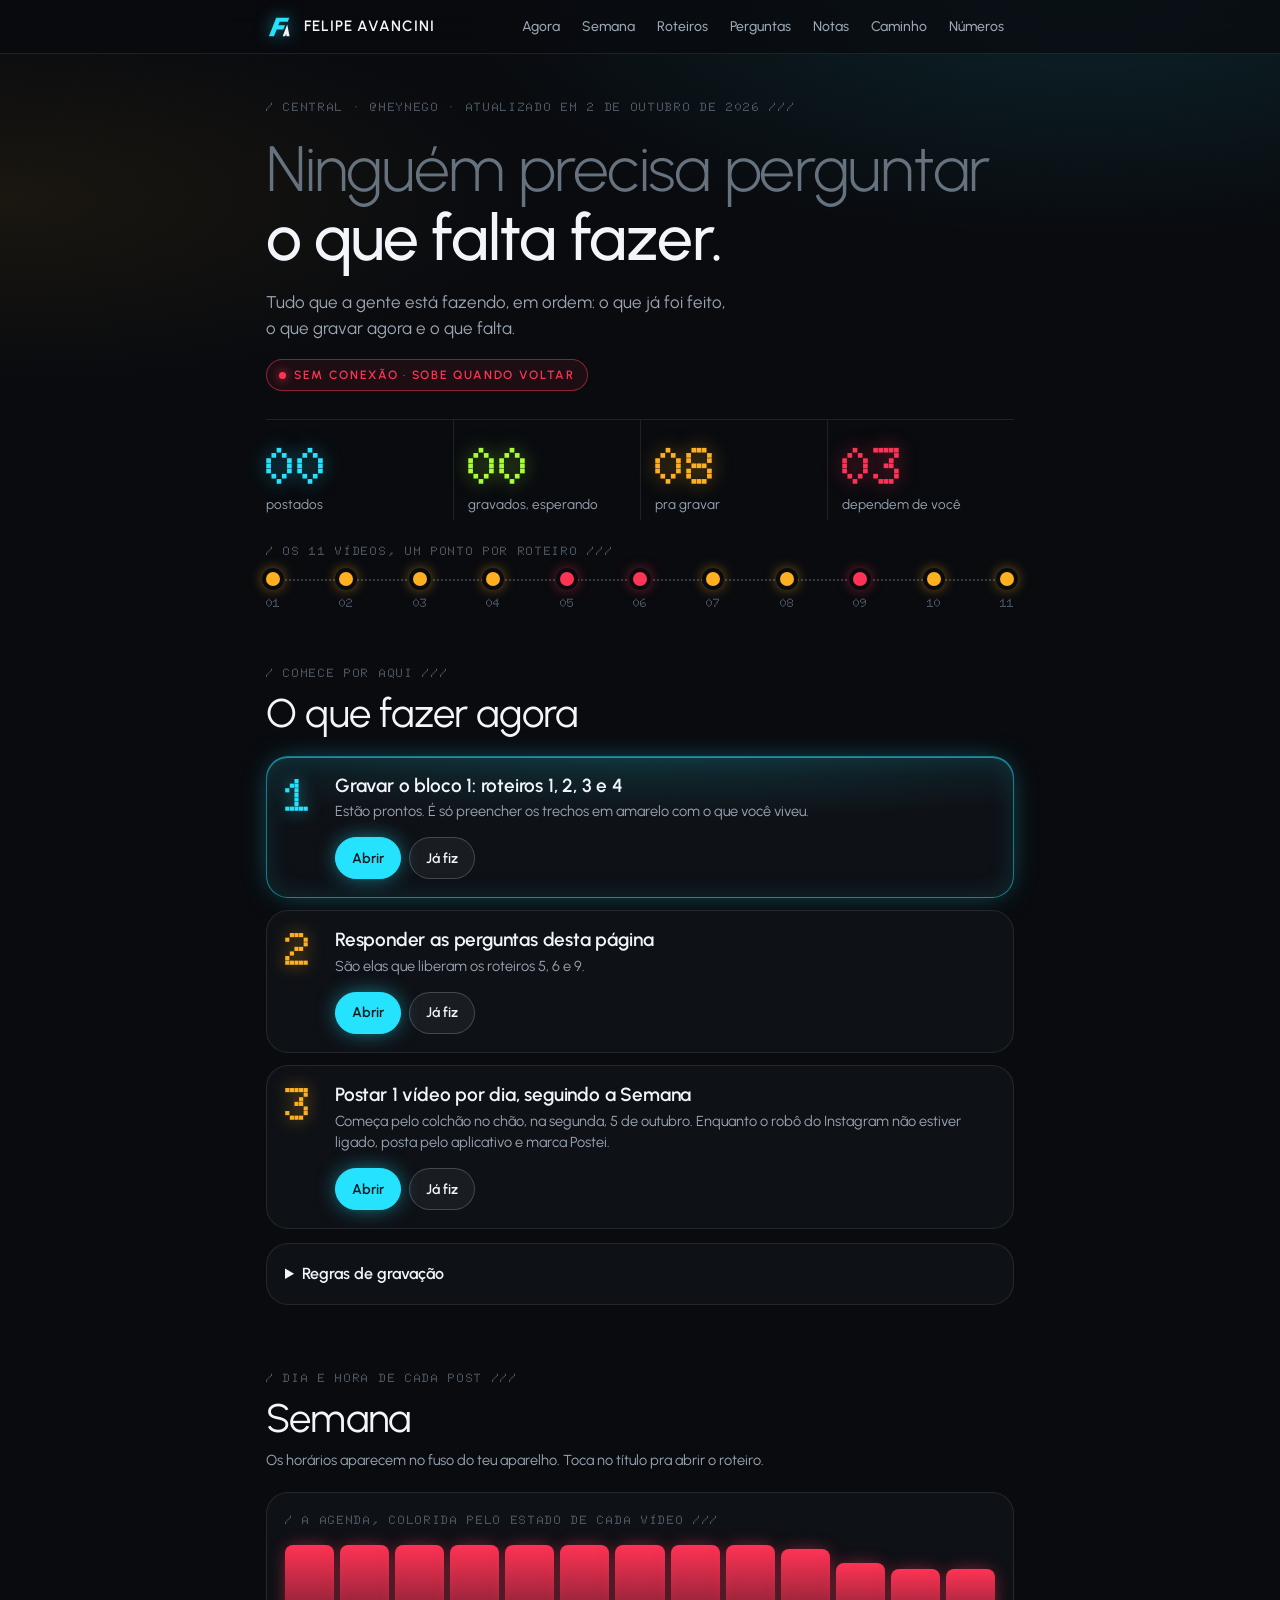
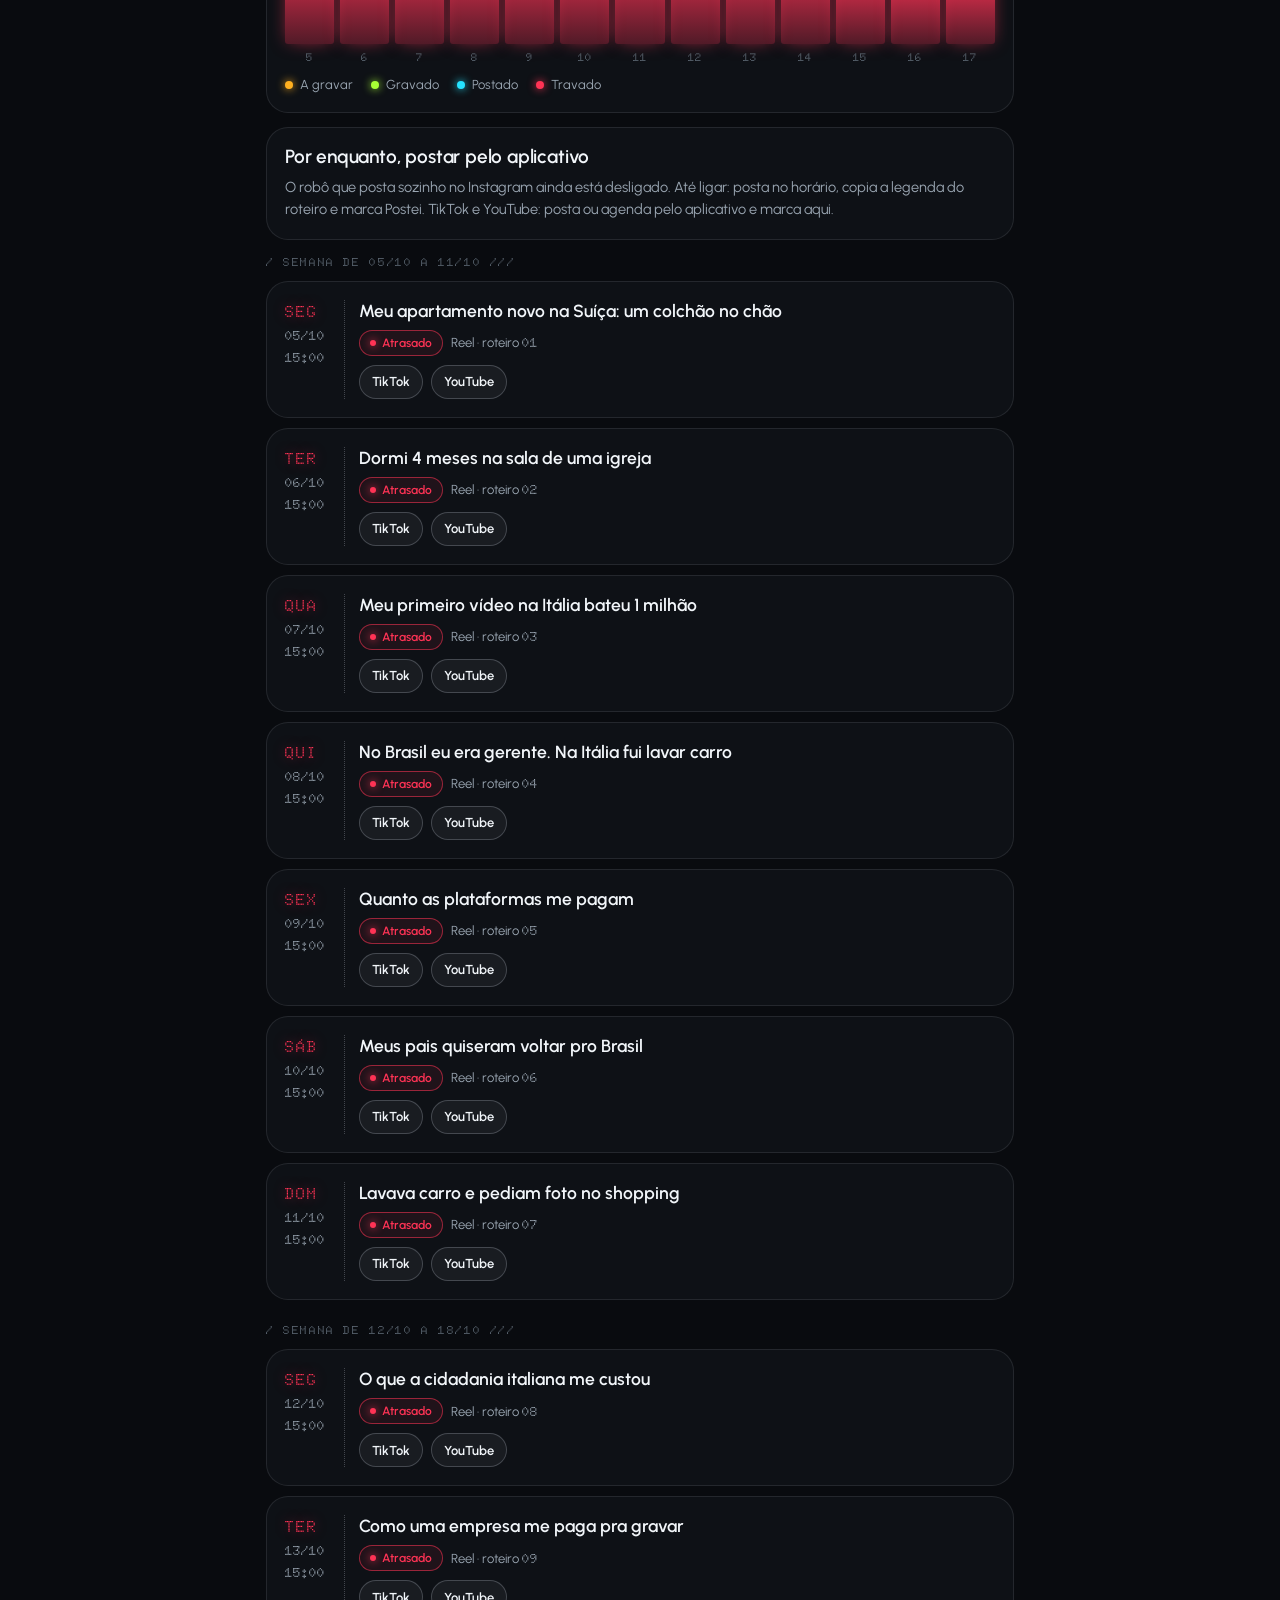
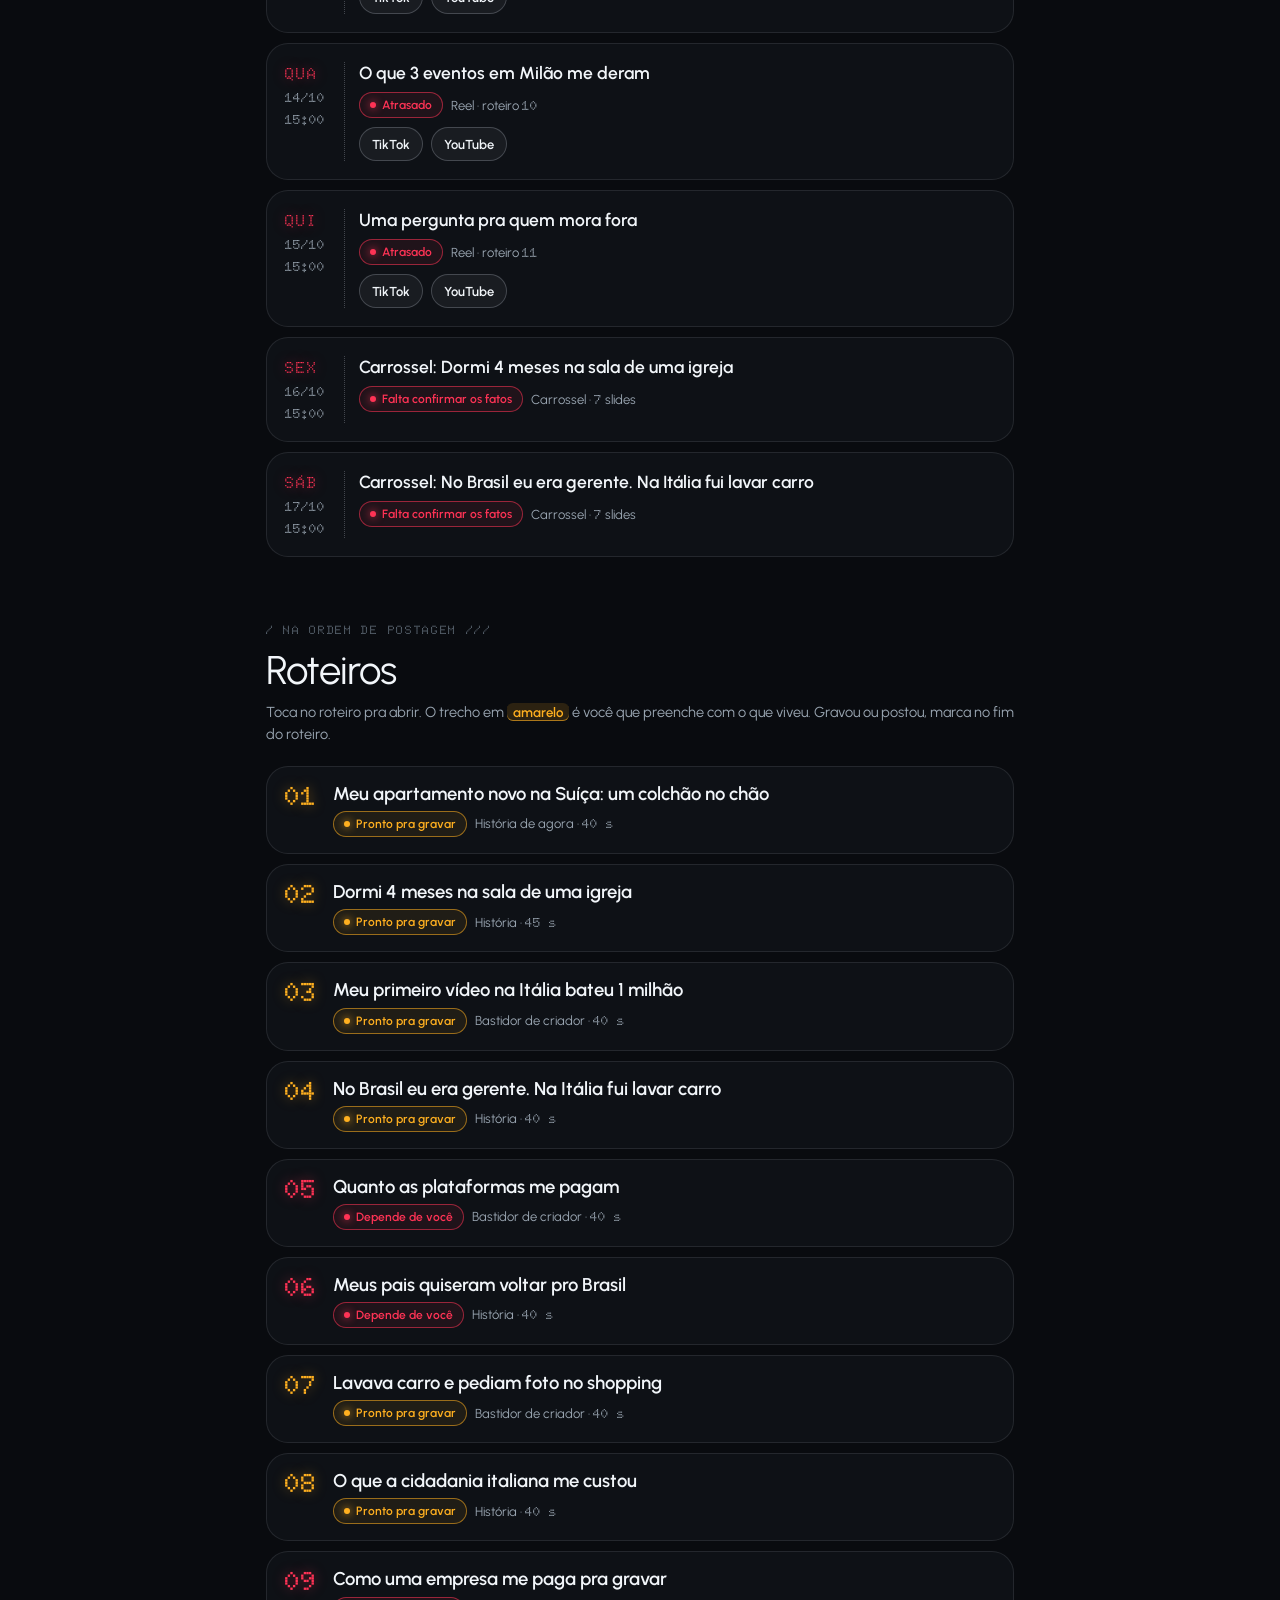
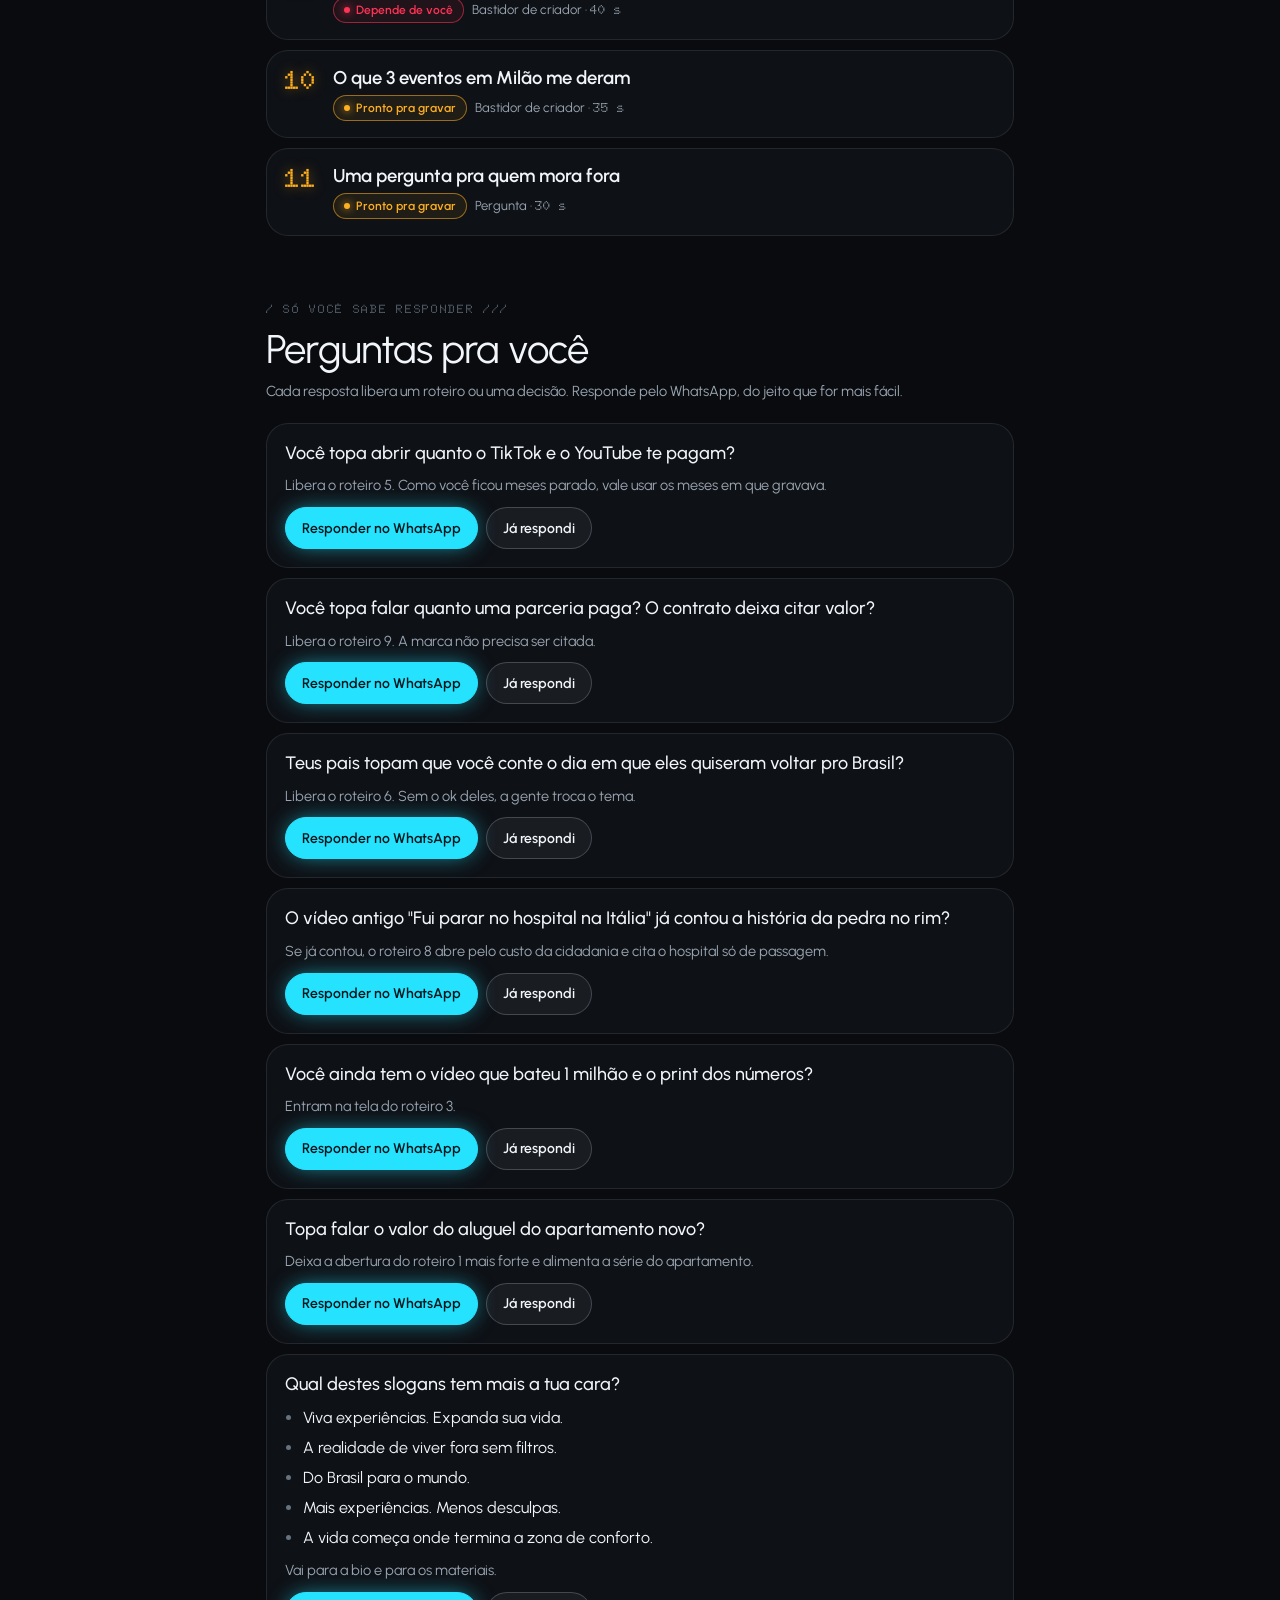
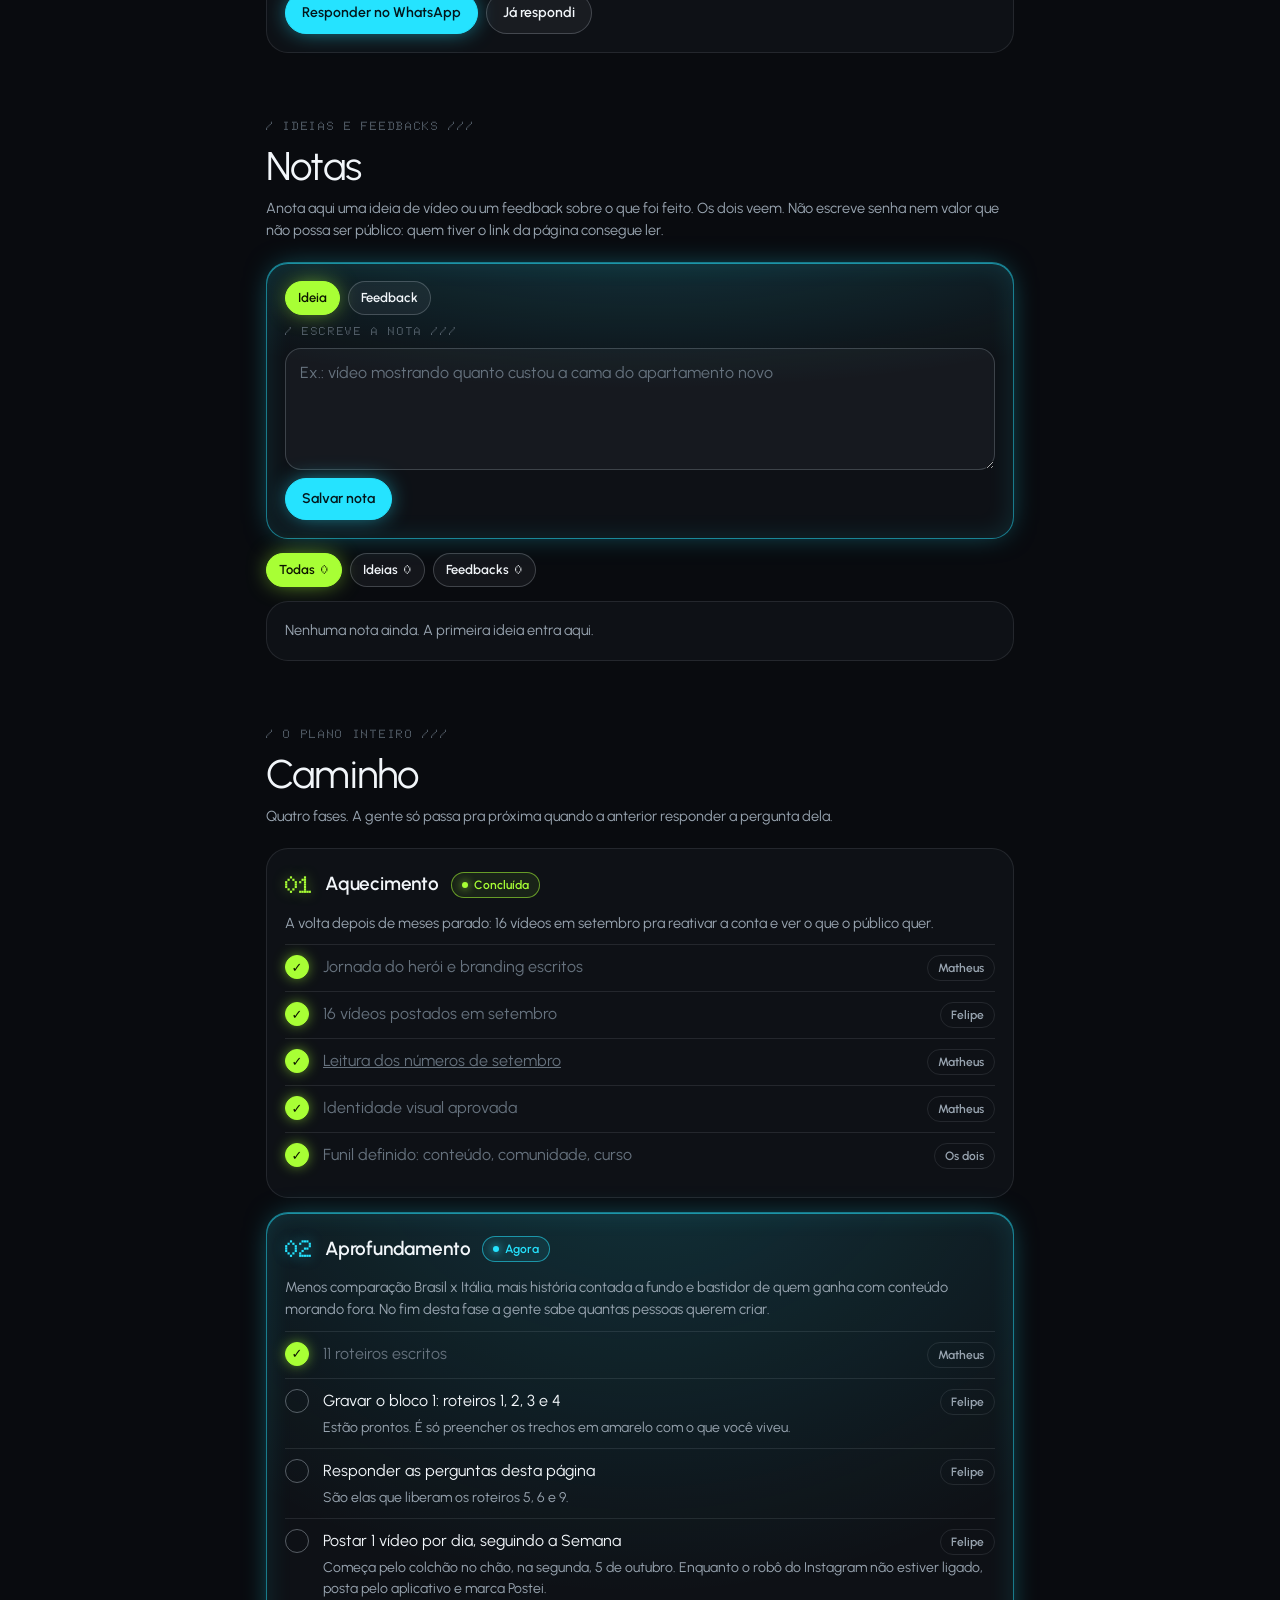
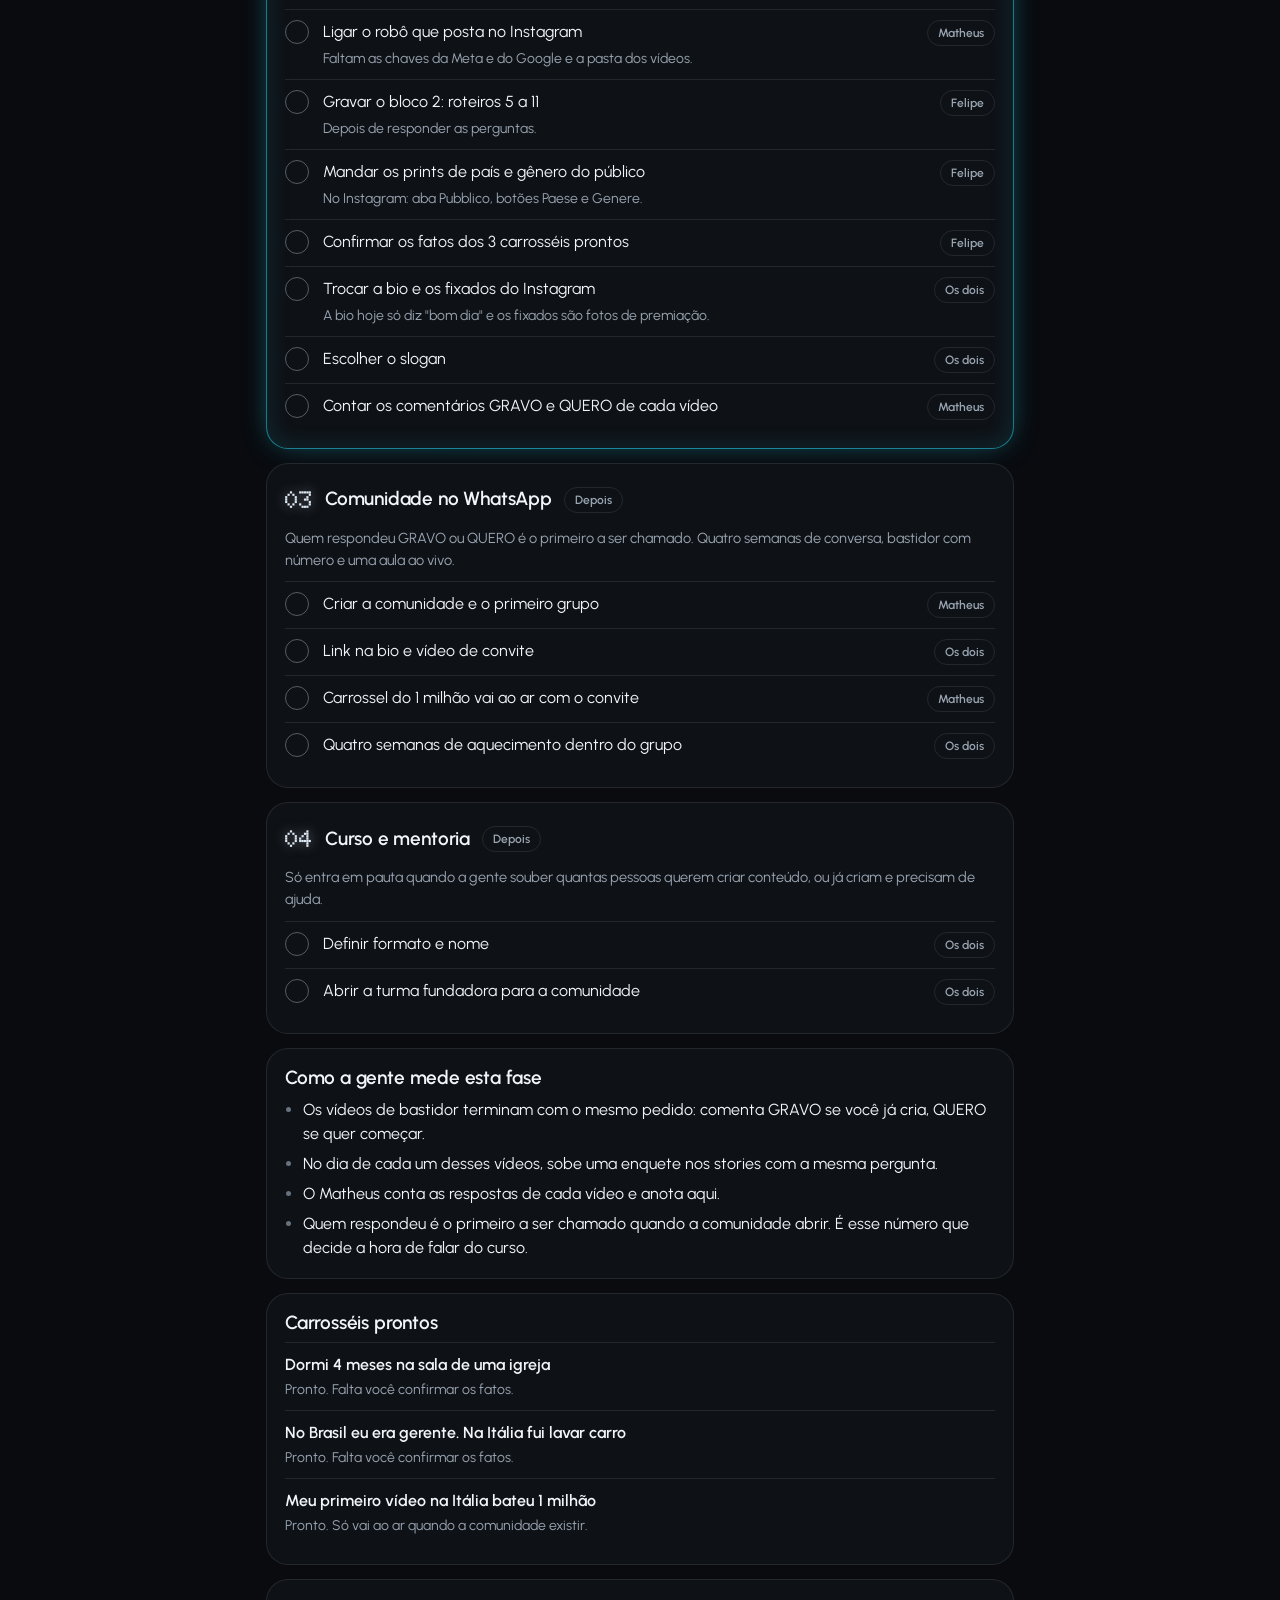
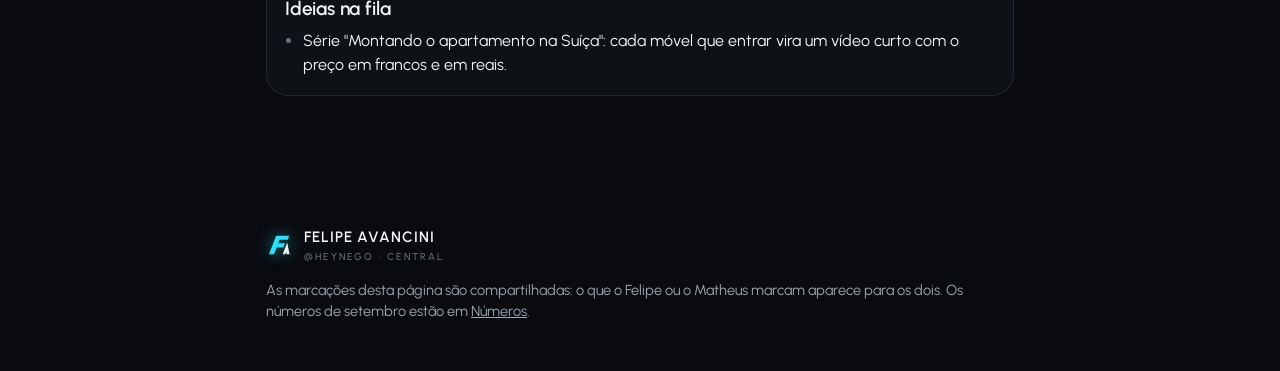
==== commit 796d3c18: "Adiciona a aba Notas (ideias e feedbacks compartilhados)" ====
--- a/index.html
+++ b/index.html
@@ -159,6 +159,15 @@
 .perg{display:flex;flex-direction:column;gap:10px}
 .perg .q{font-weight:500;font-size:18px;line-height:1.3}
 
+/* notas */
+textarea{font:inherit;font-size:16px;color:var(--ink);background:rgba(var(--neutral),.04);border:1px solid rgba(var(--neutral),.2);border-radius:16px;padding:12px 14px;width:100%;resize:vertical;min-height:96px;transition:border-color .2s,box-shadow .2s}
+textarea::placeholder{color:var(--ink3)}
+textarea:focus{outline:none;border-color:rgb(var(--cyan));box-shadow:0 0 0 3px rgba(var(--cyan),.18)}
+.nota{display:flex;flex-direction:column;gap:10px}
+.nota .ntxt{font-size:16.5px;white-space:pre-wrap;overflow-wrap:anywhere}
+.nota .tags{display:flex;flex-wrap:wrap;gap:6px 10px;align-items:center}
+.nota.feita .ntxt{color:var(--ink3);text-decoration:line-through;text-decoration-thickness:1px}
+
 /* caminho */
 .fase{display:flex;flex-direction:column;gap:10px}
 .fase .fcab{display:flex;flex-wrap:wrap;gap:8px 12px;align-items:center}
@@ -196,7 +205,7 @@
 
 <nav aria-label="Seções"><div class="col">
   <a class="logo" href="#topo" aria-label="Felipe Avancini"><svg><use href="#marca"/></svg><span>FELIPE AVANCINI</span></a>
-  <div class="links"><a href="#agora">Agora</a><a href="#semana">Semana</a><a href="#roteiros">Roteiros</a><a href="#perguntas">Perguntas</a><a href="#caminho">Caminho</a><a href="numeros.html">Números</a></div>
+  <div class="links"><a href="#agora">Agora</a><a href="#semana">Semana</a><a href="#roteiros">Roteiros</a><a href="#perguntas">Perguntas</a><a href="#notas">Notas</a><a href="#caminho">Caminho</a><a href="numeros.html">Números</a></div>
 </div></nav>
 
 <header class="topo" id="topo"><div class="col">
@@ -234,6 +243,19 @@
     <div class="cab"><span class="tag">/ só você sabe responder ///</span><h2>Perguntas pra você</h2>
       <p class="small">Cada resposta libera um roteiro ou uma decisão. Responde pelo WhatsApp, do jeito que for mais fácil.</p></div>
     <div id="pergLista" style="display:flex;flex-direction:column;gap:10px"></div>
+  </section>
+
+  <section id="notas" class="rv">
+    <div class="cab"><span class="tag">/ ideias e feedbacks ///</span><h2>Notas</h2>
+      <p class="small">Anota aqui uma ideia de vídeo ou um feedback sobre o que foi feito. Os dois veem. Não escreve senha nem valor que não possa ser público: quem tiver o link da página consegue ler.</p></div>
+    <div class="card glow h-cyan bloco">
+      <div class="marcar" role="group" aria-label="Tipo da nota"><button class="btn mini" data-ntipo="ideia" aria-pressed="true">Ideia</button><button class="btn mini" data-ntipo="feedback" aria-pressed="false">Feedback</button></div>
+      <label class="lab" for="notaTxt">/ escreve a nota ///</label>
+      <textarea id="notaTxt" rows="4" maxlength="2000" placeholder="Ex.: vídeo mostrando quanto custou a cama do apartamento novo"></textarea>
+      <div class="marcar" style="align-items:center"><button class="btn cheio" id="notaSalvar">Salvar nota</button><span class="small" id="notaMsg" role="status"></span></div>
+    </div>
+    <div class="marcar" role="group" aria-label="Filtrar notas" id="notaFiltros"></div>
+    <div id="notaLista" style="display:flex;flex-direction:column;gap:10px"></div>
   </section>
 
   <section id="caminho" class="rv">
@@ -364,6 +386,52 @@
     ${mv(q.id)?`<p class="small">Respondida ${esc(assin(M[q.id]))}.</p>`:""}</div>`).join("")||`<div class="card"><p>Nenhuma pergunta em aberto.</p></div>`;
 }
 
+/* ---- notas: N[id]={t,tipo,por,em,ok}, em central/notas no banco (ou só neste aparelho sem banco) ---- */
+const URLN=SYNC+"/central/notas";
+let N={},NTIPO="ideia",NFILTRO="todas",notasBloq=false;
+try{N=JSON.parse(localStorage.getItem(LS+"-notas")||"{}")||{}}catch(e){}
+const salvarN=()=>{try{localStorage.setItem(LS+"-notas",JSON.stringify(N))}catch(e){}};
+const jsonReq=(url,metodo,corpo)=>fetch(url,{method:metodo,headers:{"Content-Type":"application/json"},body:corpo===undefined?undefined:JSON.stringify(corpo)}).then(r=>{if(!r.ok)throw r.status});
+function notas(){
+  const todas=Object.entries(N).filter(([,n])=>n&&n.t).sort((a,b)=>(b[1].em||0)-(a[1].em||0));
+  const cont={todas:todas.length,ideia:todas.filter(x=>x[1].tipo==="ideia").length,feedback:todas.filter(x=>x[1].tipo==="feedback").length};
+  $("notaFiltros").innerHTML=[["todas","Todas"],["ideia","Ideias"],["feedback","Feedbacks"]].map(f=>`<button class="btn mini" data-nfiltro="${f[0]}" aria-pressed="${NFILTRO===f[0]}">${f[1]} <span class="mono">${cont[f[0]]}</span></button>`).join("");
+  document.querySelectorAll("[data-ntipo]").forEach(b=>b.setAttribute("aria-pressed",b.dataset.ntipo===NTIPO));
+  const vis=todas.filter(x=>NFILTRO==="todas"||x[1].tipo===NFILTRO);
+  $("notaLista").innerHTML=vis.map(([id,n])=>`<div class="card nota ${n.tipo==="feedback"?"h-cyan":"h-amber"}${n.ok?" feita":""}">
+    <div class="tags"><span class="pill">${n.tipo==="feedback"?"Feedback":"Ideia"}</span><span class="small">${esc(assin(n))}</span></div>
+    <p class="ntxt">${esc(n.t)}</p>
+    <div class="marcar"><button class="btn mini" data-nok="${id}" aria-pressed="${!!n.ok}">${n.tipo==="feedback"?"Resolvido":"Aproveitada"}</button><button class="btn mini" data-ndel="${id}">Apagar</button></div></div>`).join("")
+    ||`<div class="card"><p class="small">${notasBloq?"As notas ainda não estão ligadas no banco. Falta o Matheus atualizar as regras.":"Nenhuma nota ainda. A primeira ideia entra aqui."}</p></div>`;
+}
+function salvarNota(){
+  const ta=$("notaTxt"), t=ta.value.trim(), msg=$("notaMsg"); if(!t){ta.focus();return}
+  quem(()=>{
+    const id="n"+Date.now().toString(36)+Math.random().toString(36).slice(2,6), n={t:t.slice(0,2000),tipo:NTIPO,por:QUEM,em:Date.now(),ok:false};
+    const fim=()=>{N[id]=n;salvarN();ta.value="";msg.textContent="Salva.";setTimeout(()=>{if(msg.textContent==="Salva.")msg.textContent=""},2000);notas()};
+    if(!SYNC)return fim();
+    msg.textContent="Salvando…";
+    jsonReq(`${URLN}/${id}.json`,"PUT",n).then(fim).catch(e=>{msg.textContent=e===401||e===403?"O banco ainda não aceita notas. Falta o Matheus atualizar as regras.":"Não salvou. Confere a internet e tenta de novo."});
+  });
+}
+function recebeN(tipo,msg){
+  const p=msg.path, d=msg.data; notasBloq=false;
+  if(p==="/"){ if(tipo==="put")N={}; Object.entries(d||{}).forEach(([k,v])=>{if(v==null)delete N[k]; else N[k]=v}); }
+  else{ const ps=p.slice(1).split("/");
+    if(ps.length===1){ if(d==null)delete N[ps[0]]; else N[ps[0]]=tipo==="patch"?{...(N[ps[0]]||{}),...d}:d }
+    else if(ps.length===2&&N[ps[0]]){ if(d==null)delete N[ps[0]][ps[1]]; else N[ps[0]][ps[1]]=d } }
+  salvarN(); notas();
+}
+function ligarNotas(){
+  if(!SYNC)return;
+  const pega=()=>fetch(URLN+".json").then(r=>{if(!r.ok)throw r.status;return r.json()}).then(d=>recebeN("put",{path:"/",data:d})).catch(e=>{if(e===401||e===403){notasBloq=true;notas()}});
+  if(!window.EventSource){pega();setInterval(pega,20000);return}
+  const es=new EventSource(URLN+".json"); let veio=false;
+  es.addEventListener("put",e=>{veio=true;recebeN("put",JSON.parse(e.data))});
+  es.addEventListener("patch",e=>{veio=true;recebeN("patch",JSON.parse(e.data))});
+  es.onerror=()=>{if(!veio)pega()};
+}
+
 function caminho(){
   const SELO={feito:["gravado","Concluída"],agora:["postado","Agora"],depois:["quem","Depois"]};
   $("fases").innerHTML=D.fases.map(f=>`<div class="card fase ${f.estado}${f.estado==="agora"?" glow":""}"><div class="fcab"><span class="fn">${pad(f.n)}</span><h3>${esc(f.nome)}</h3><span class="pill ${SELO[f.estado][0]}">${SELO[f.estado][1]}</span></div>
@@ -391,7 +459,7 @@
   $("envioBtn").href=wa(t);
 }
 
-function tudo(){topo();agora();semana();roteiros();perguntas();caminho();envio();primeira=false;requestAnimationFrame(()=>document.body.classList.add("ja"))}
+function tudo(){topo();agora();semana();roteiros();perguntas();notas();caminho();envio();primeira=false;requestAnimationFrame(()=>document.body.classList.add("ja"))}
 /* link interno para um roteiro (ex.: vindo da Semana) abre o cartão */
 addEventListener("hashchange",()=>{const h=/^#r(\d+)$/.exec(location.hash);if(h){abertos.add(+h[1]);const d=$("r"+h[1]);if(d){d.open=true;d.scrollIntoView()}}});
 
@@ -444,6 +512,14 @@
 document.addEventListener("click",e=>{
   const q=e.target.closest("[data-quem]");
   if(q){QUEM=q.dataset.quem; try{localStorage.setItem("central-quem",QUEM)}catch(x){} $("quem").close(); if(depois){const f=depois;depois=null;f()} return}
+  const nb=e.target.closest("#notaSalvar,[data-ntipo],[data-nfiltro],[data-nok],[data-ndel]");
+  if(nb){
+    if(nb.id==="notaSalvar")salvarNota();
+    else if(nb.dataset.ntipo){NTIPO=nb.dataset.ntipo;notas()}
+    else if(nb.dataset.nfiltro){NFILTRO=nb.dataset.nfiltro;notas()}
+    else if(nb.dataset.nok){const id=nb.dataset.nok,n=N[id];if(!n)return;n.ok=!n.ok;salvarN();notas();if(SYNC)jsonReq(`${URLN}/${id}.json`,"PATCH",{ok:n.ok}).catch(()=>{n.ok=!n.ok;salvarN();notas()})}
+    else if(nb.dataset.ndel){const id=nb.dataset.ndel;if(!N[id]||!confirm("Apagar esta nota para os dois?"))return;const guard=N[id];delete N[id];salvarN();notas();if(SYNC)jsonReq(`${URLN}/${id}.json`,"DELETE").catch(()=>{N[id]=guard;salvarN();notas()})}
+    return}
   const b=e.target.closest("[data-rot],[data-passo],[data-copia],[data-limpa]"); if(!b)return;
   if(b.dataset.limpa){quem(()=>marca(b.dataset.limpa,null))}
   else if(b.dataset.rot){const k="r"+b.dataset.rot,v=b.dataset.v,r=D.roteiros.find(x=>x.n==b.dataset.rot),s=stR(r);
@@ -457,7 +533,7 @@
 
 /* link direto para um roteiro: .../#r3 abre o roteiro 3 */
 const hr=/^#r(\d+)$/.exec(location.hash); if(hr)abertos.add(+hr[1]);
-tudo(); ligar();
+tudo(); ligar(); ligarNotas();
 /* seções entram suavemente ao rolar */
 if("IntersectionObserver" in window){const io=new IntersectionObserver(es=>es.forEach(e=>{if(e.isIntersecting){e.target.classList.add("in");io.unobserve(e.target)}}),{rootMargin:"0px 0px -8% 0px"});document.querySelectorAll(".rv").forEach(s=>io.observe(s))}
 else document.querySelectorAll(".rv").forEach(s=>s.classList.add("in"));
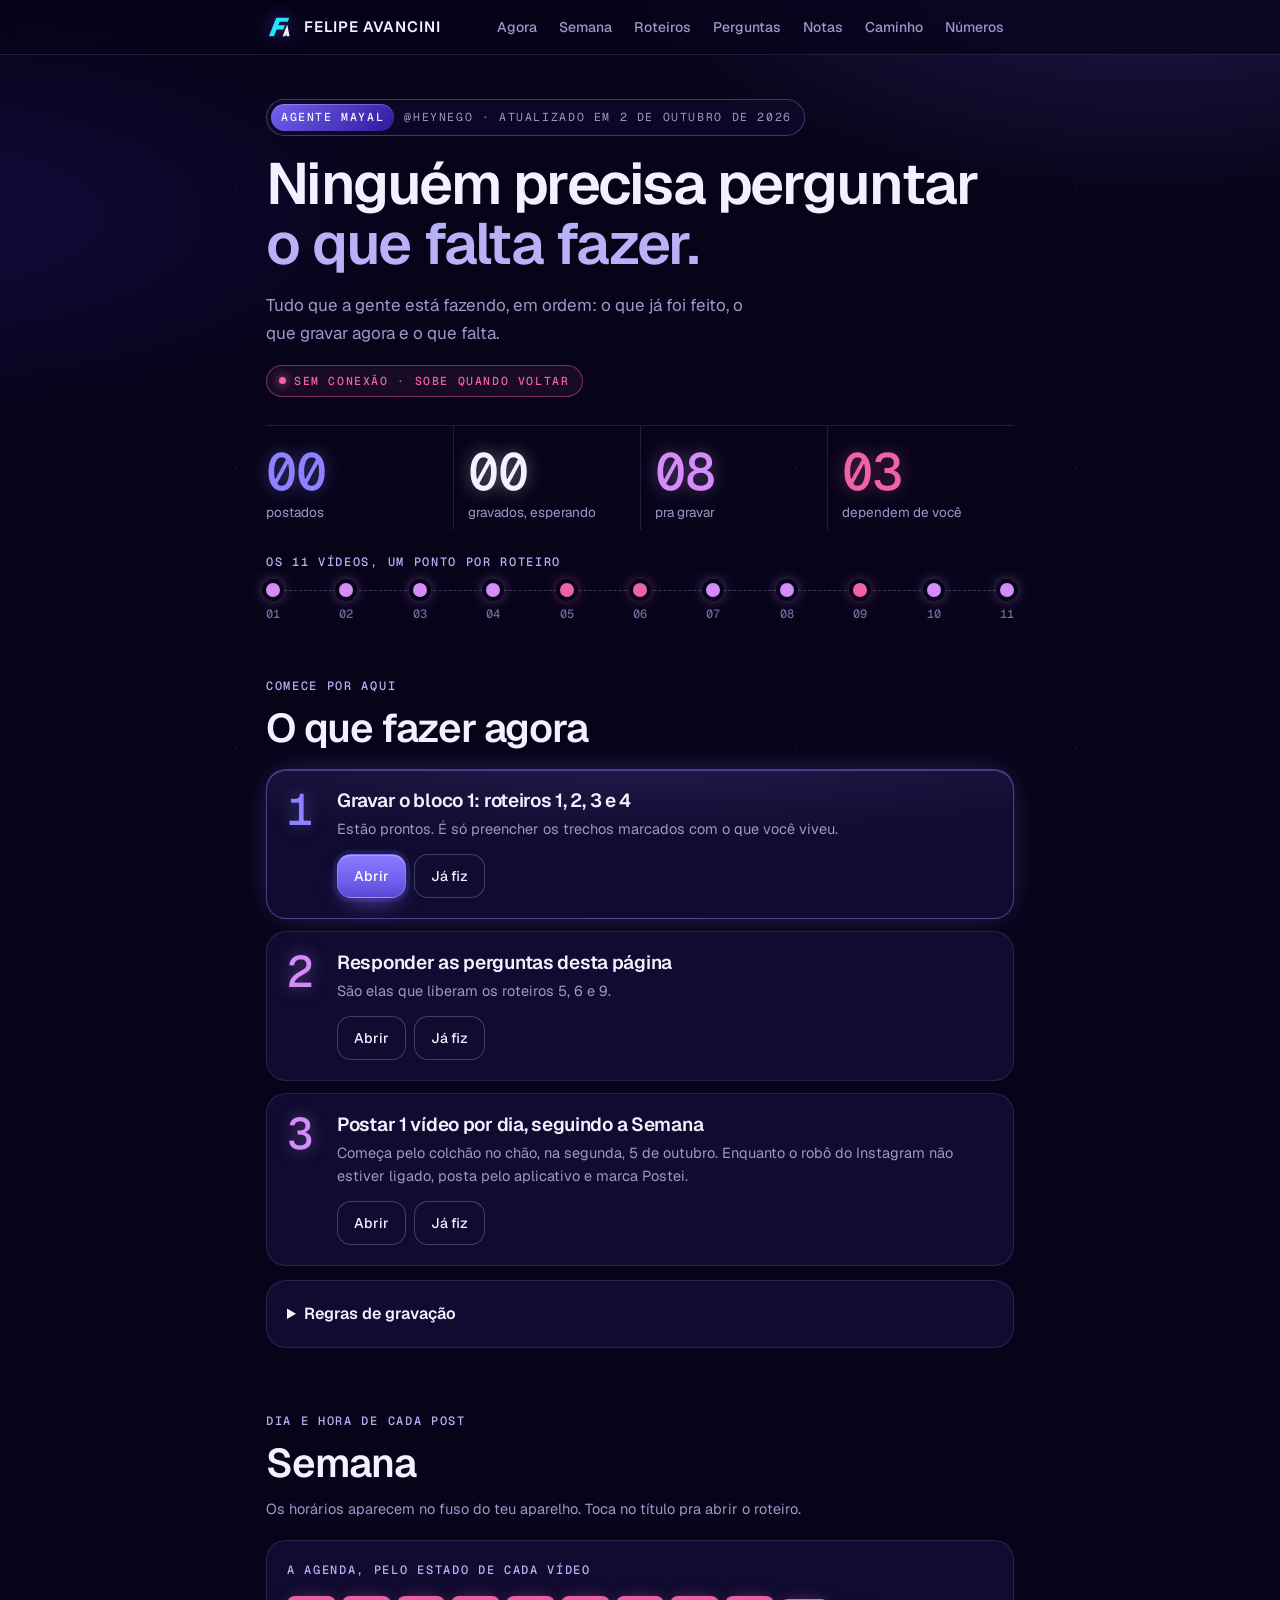
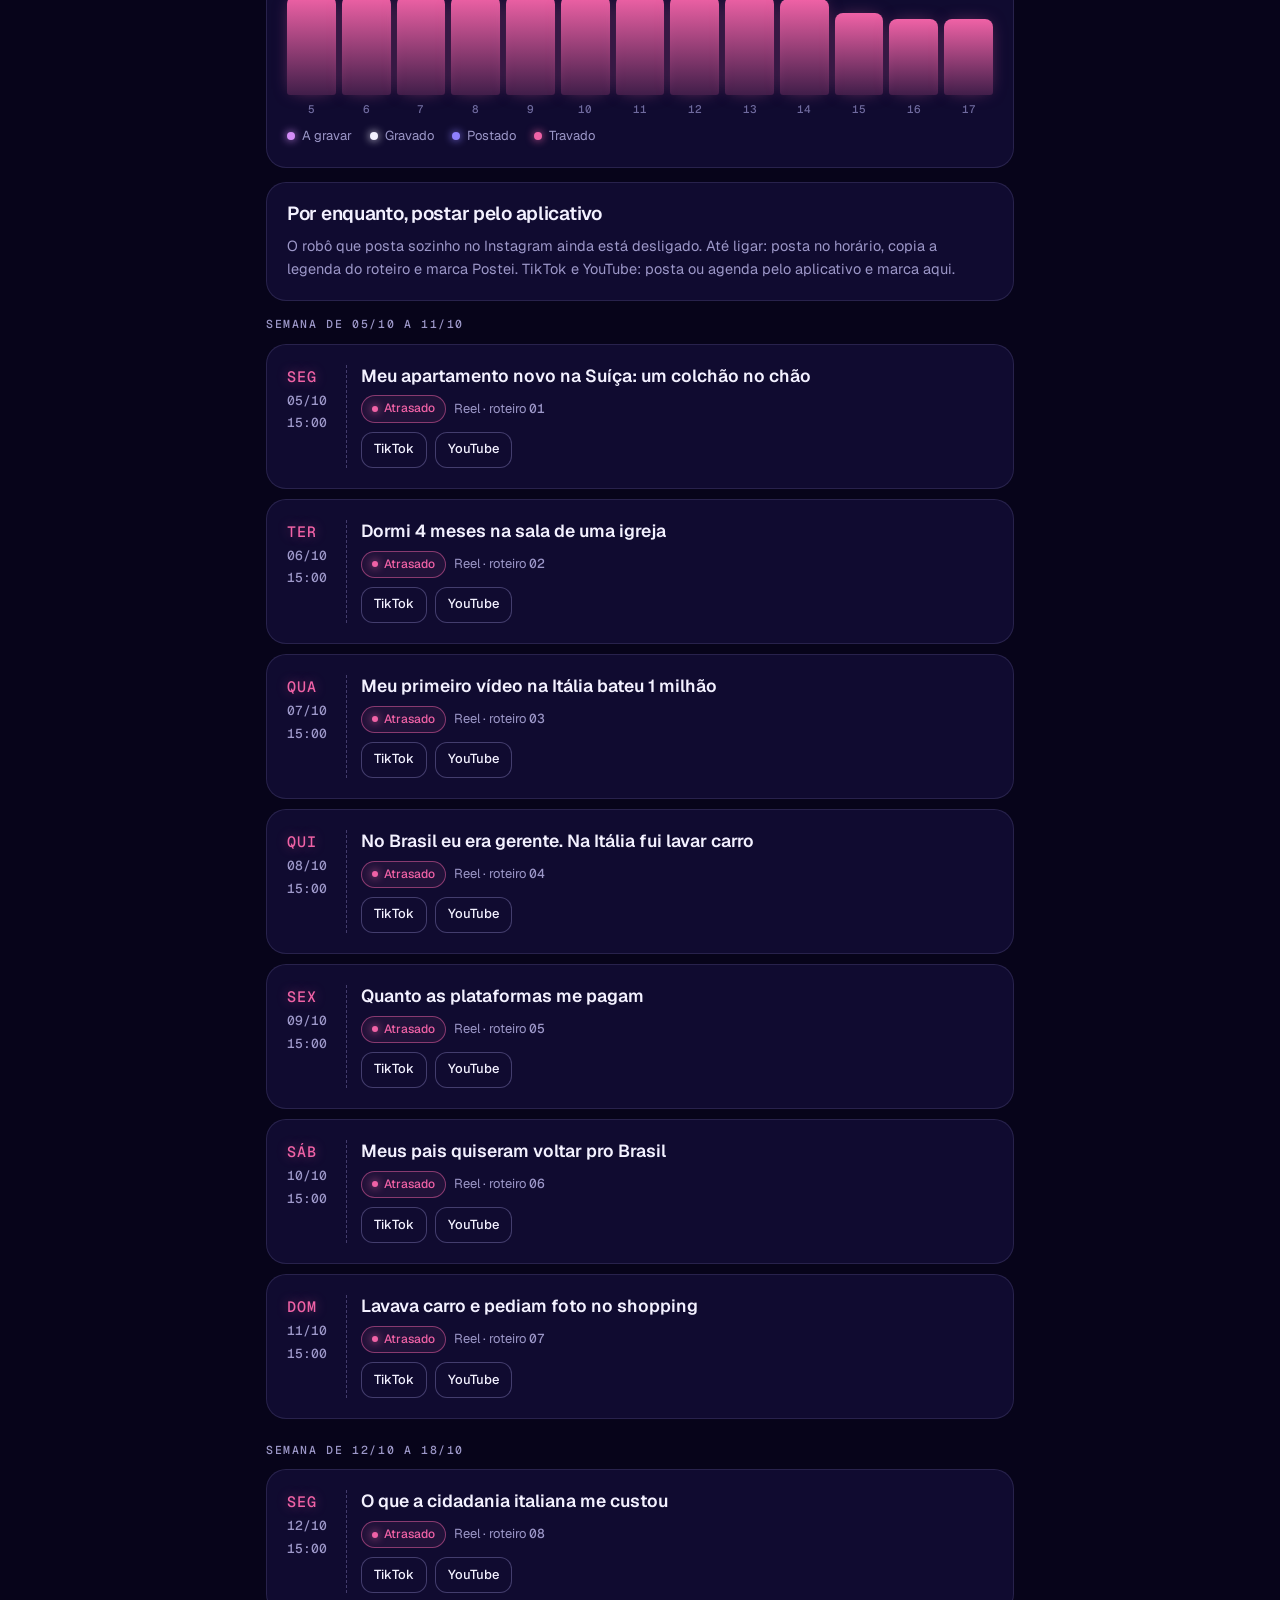
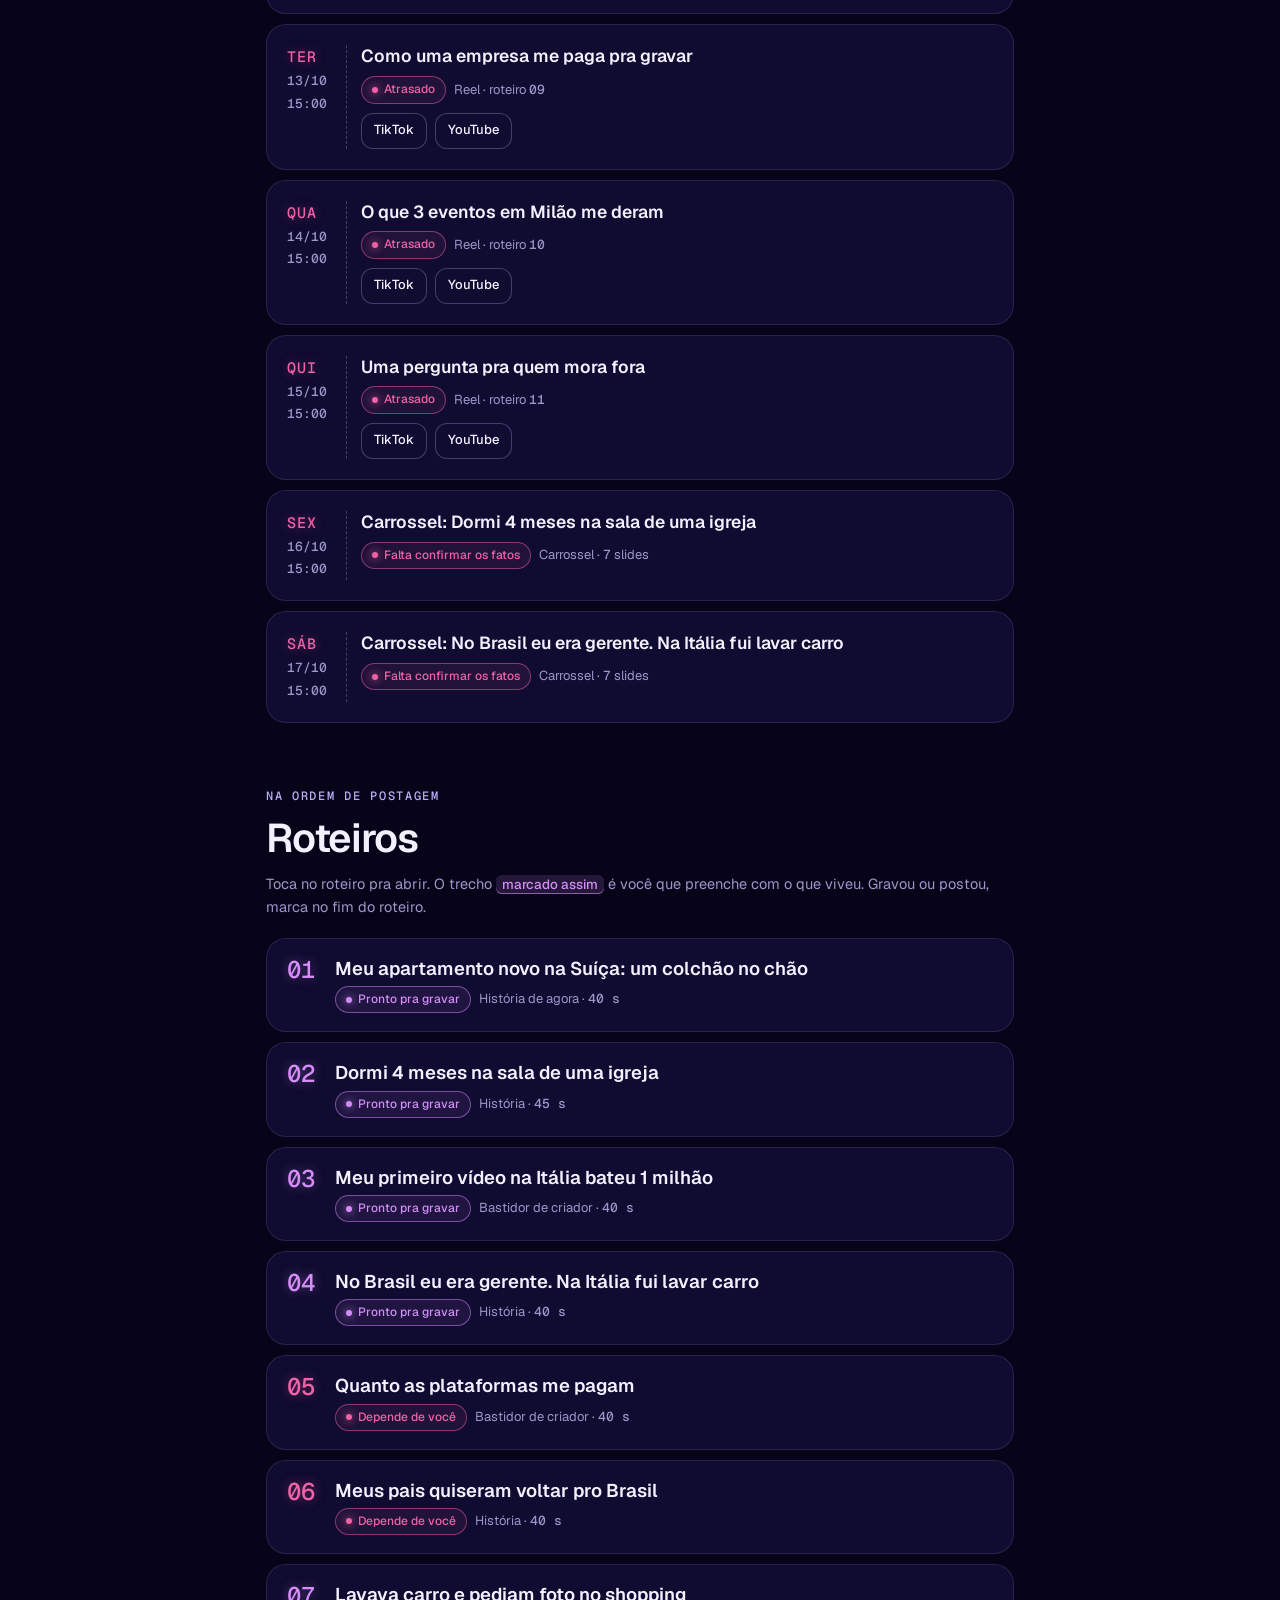
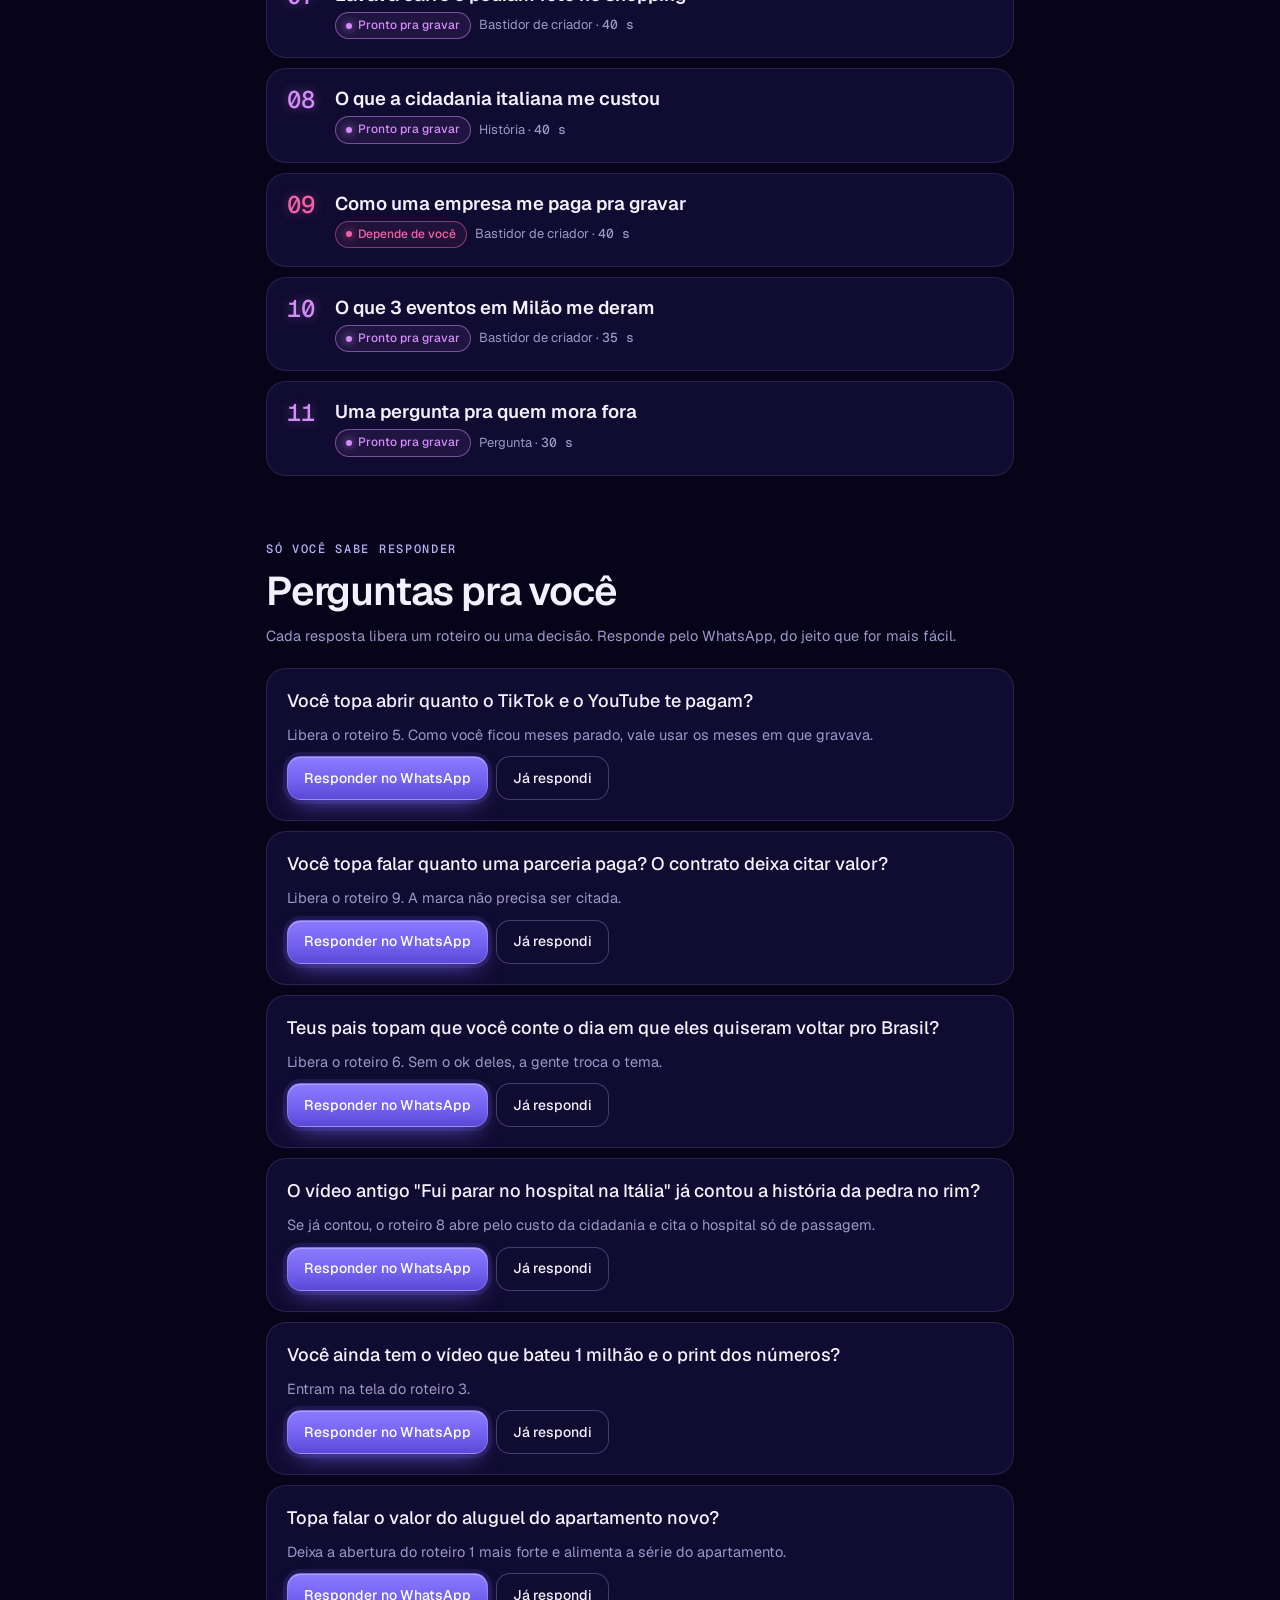
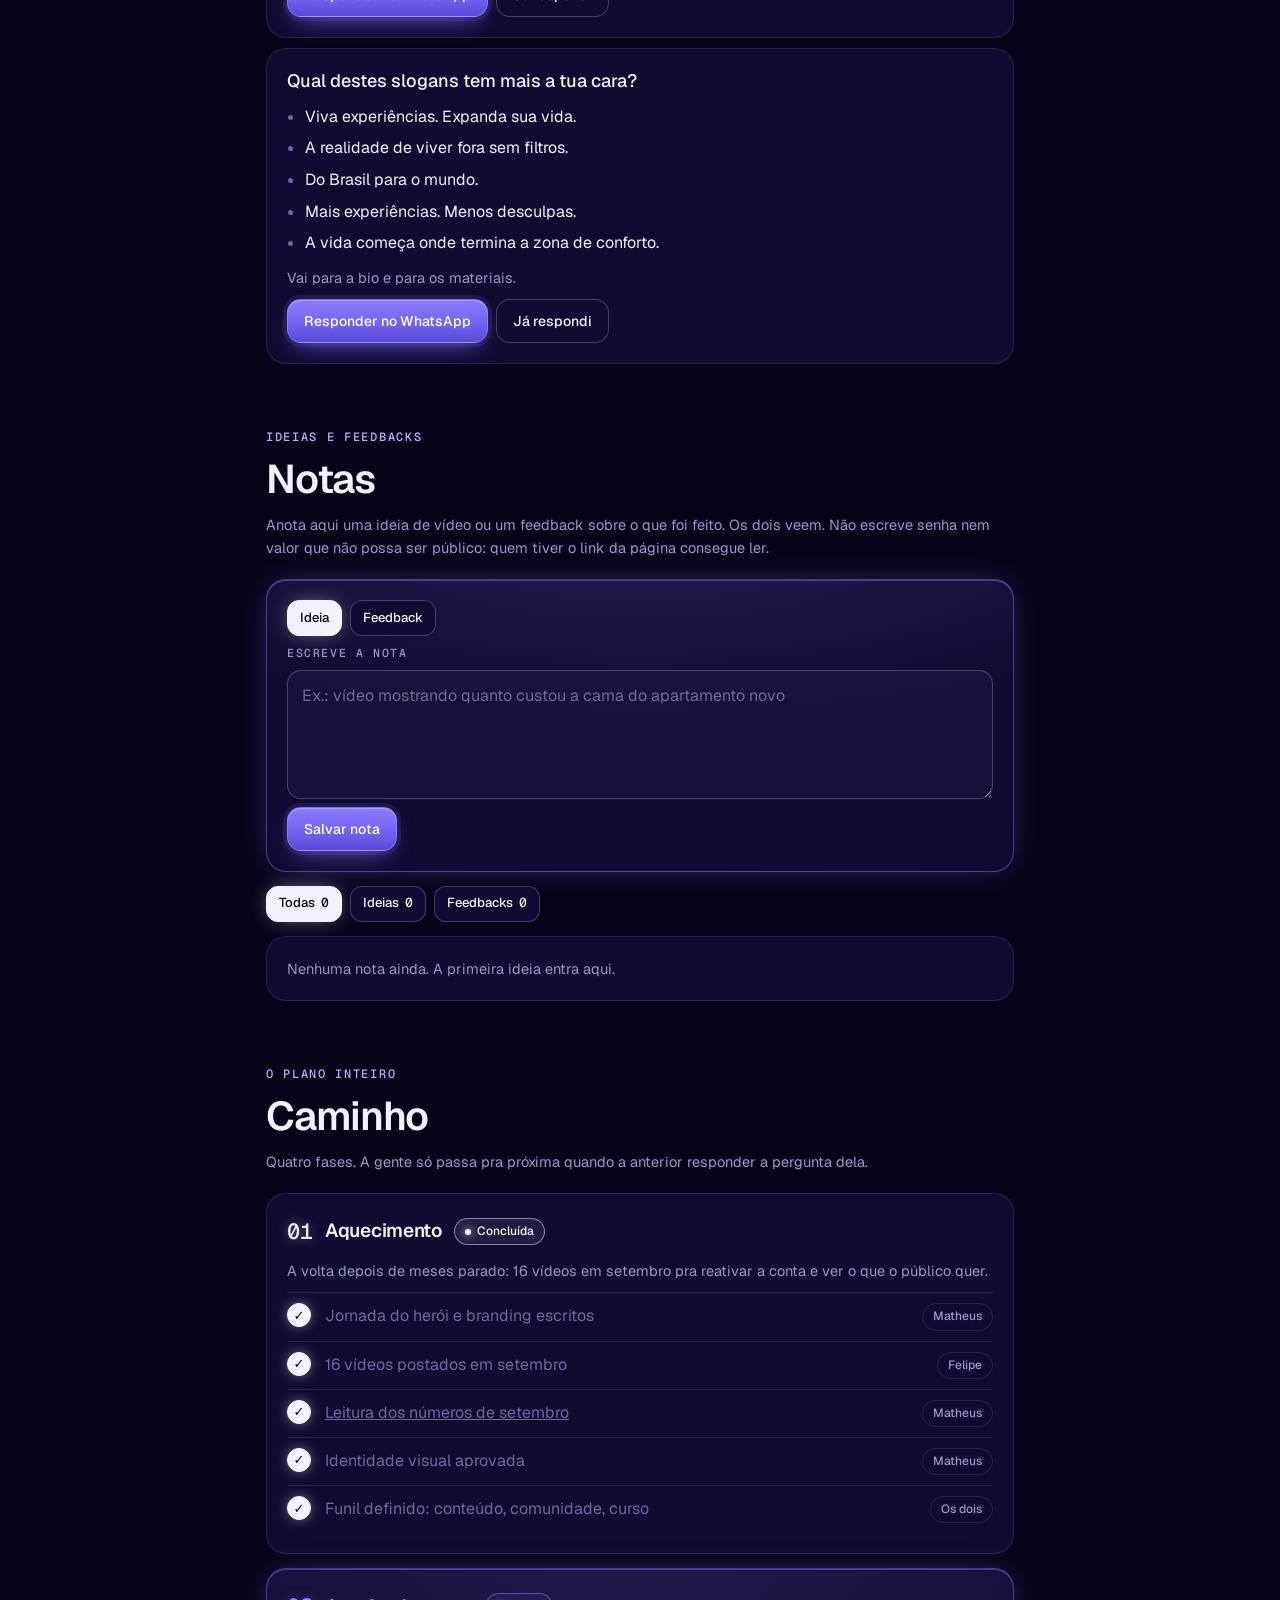
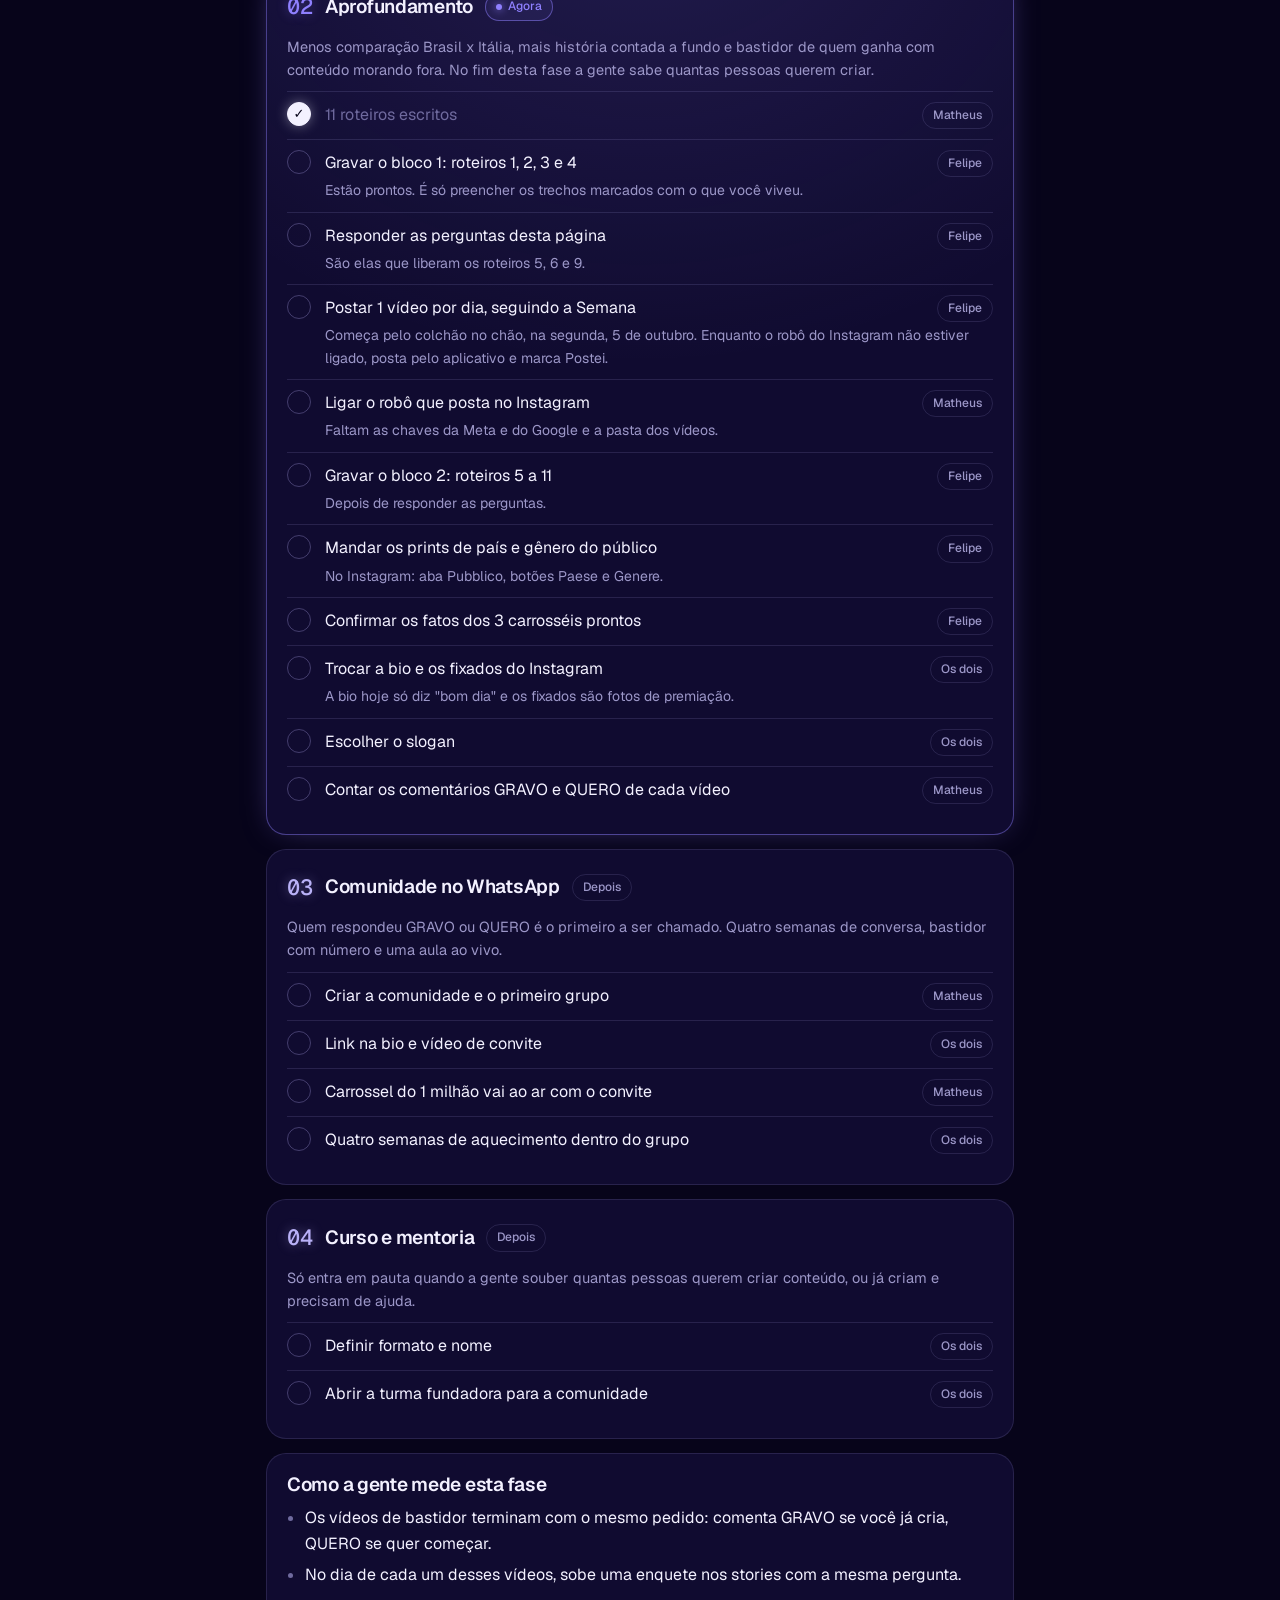
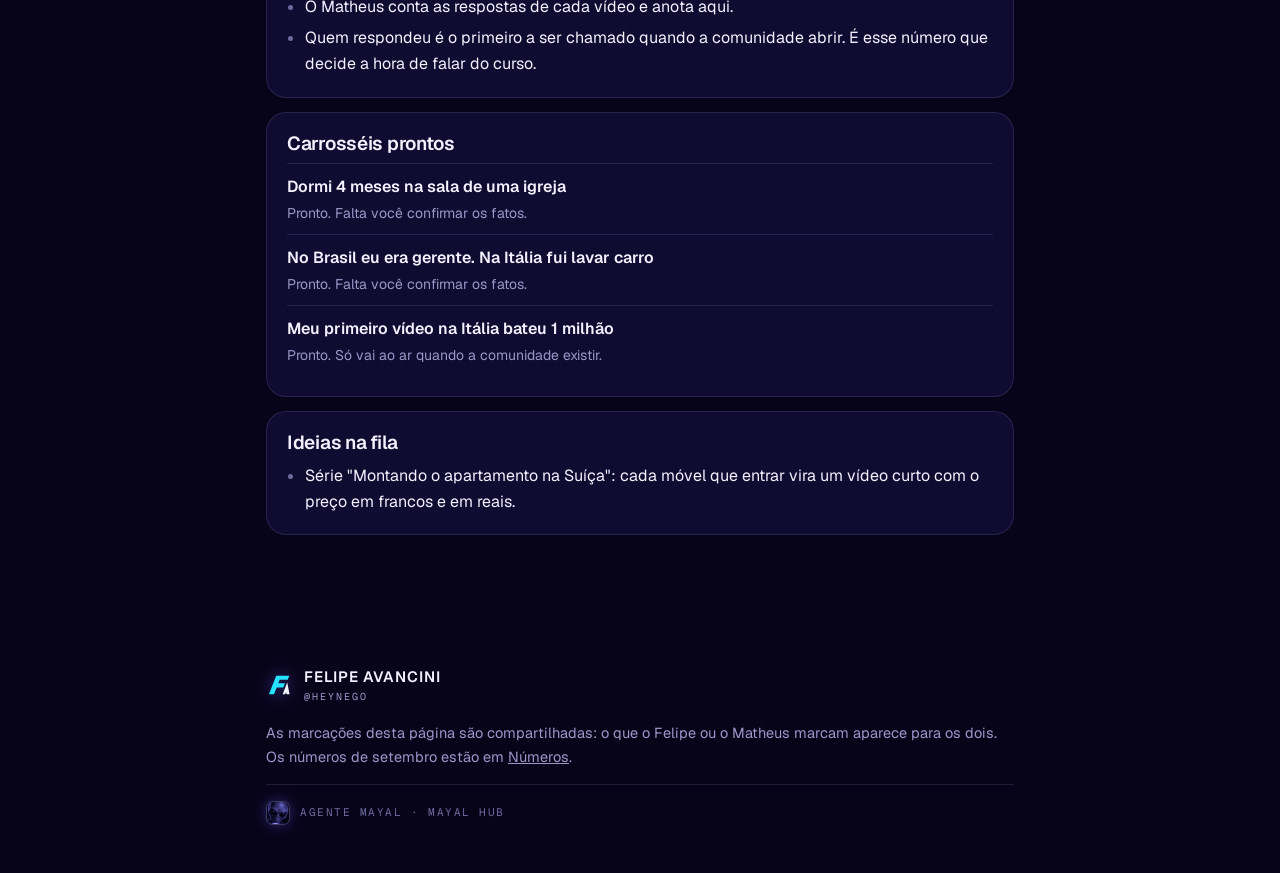
==== commit 9db1b883: "Agente Mayal: o painel passa a usar o nome e a identidade da Mayal Hub - "Central do Felipe" vira o " ====
--- a/index.html
+++ b/index.html
@@ -6,199 +6,14 @@
 <meta name="robots" content="noindex,nofollow">
 <meta name="description" content="Tudo que o Felipe e o Matheus estão fazendo, em ordem: o que já foi feito, o que gravar agora e o que falta.">
 <meta property="og:type" content="website">
-<meta property="og:title" content="Central do Felipe">
+<meta property="og:title" content="Felipe Avancini · Agente Mayal">
 <meta property="og:description" content="O que já foi feito, o que gravar agora e o que falta.">
-<meta name="theme-color" content="#090B0F">
+<meta name="theme-color" content="#07041A">
 <meta name="color-scheme" content="dark">
-<link rel="icon" href="data:image/svg+xml,%3Csvg xmlns='http://www.w3.org/2000/svg' viewBox='0 0 48 48'%3E%3Crect width='48' height='48' rx='11' fill='%23090B0F'/%3E%3Cpath d='M9 38 19.5 10H38l-2.4 6.4H24.2l-2 5.4h9.6l-2.4 6.4h-9.6L16.1 38z' fill='%2325E3FF'/%3E%3Cpath d='M30.5 38 37 20.6 40 38h-4.4l-.5-3.4-1.3 3.4z' fill='%23F2F6FA'/%3E%3C/svg%3E">
-<link rel="preconnect" href="https://fonts.googleapis.com">
-<link rel="preconnect" href="https://fonts.gstatic.com" crossorigin>
-<link rel="stylesheet" href="https://fonts.googleapis.com/css2?family=Doto:wght@600;800;900&family=Urbanist:wght@300;400;500;600;700&display=swap">
-<title>Central do Felipe</title>
-<style>
-/* Central de acompanhamento. Linguagem visual: fundo quase preto, cartões iluminados pela própria borda,
-   uma cor por significado (âmbar = a fazer, lima = gravado, ciano = postado, vermelho = travado), números em matriz de pontos. */
-:root{
-  --bg:#090B0F; --core:#0E1116; --ink:#F2F6FA; --ink2:#9AA6B2; --ink3:#66727E; --line:rgba(221,232,242,.10);
-  --amber:255,176,32; --lime:168,255,53; --cyan:37,227,255; --red:255,51,85; --neutral:221,232,242;
-  --h:var(--neutral);
-  --sans:"Urbanist",system-ui,-apple-system,"Segoe UI",sans-serif;
-  --dot:"Doto","Courier New",monospace;
-  color-scheme:dark;
-}
-*{box-sizing:border-box}
-html{-webkit-text-size-adjust:100%;scroll-behavior:smooth;scroll-padding-top:68px}
-body{margin:0;color:var(--ink);font-family:var(--sans);font-size:16px;line-height:1.5;
-  background:radial-gradient(70% 38% at 85% 0%,rgba(var(--cyan),.11),transparent 70%),radial-gradient(60% 30% at 0% 22%,rgba(var(--amber),.07),transparent 70%),var(--bg);background-attachment:fixed}
-h1,h2,h3{margin:0;font-weight:500;letter-spacing:-.02em;line-height:1.08;text-wrap:balance}
-h1{font-size:clamp(38px,10vw,64px);font-weight:300}
-h1 span{display:block;color:var(--ink3)}
-h1 b{display:block;font-weight:500;color:var(--ink)}
-h2{font-size:clamp(28px,7vw,40px);font-weight:400}
-h3{font-size:19px;font-weight:600;letter-spacing:-.01em;line-height:1.2}
-p{margin:0}
-a{color:inherit}
-.col{max-width:780px;margin:0 auto;padding-inline:16px}
-.small{font-size:14.5px;color:var(--ink2)}
-.tag{font-family:var(--dot);font-weight:800;font-size:12px;letter-spacing:.14em;text-transform:uppercase;color:var(--ink3)}
-.dm{font-family:var(--dot);font-weight:800;font-variant-numeric:tabular-nums}
-.mono{font-family:var(--dot);font-weight:800}
-
-/* hues */
-.h-amber,.pronto,.st-pronto{--h:var(--amber)}
-.h-lime,.gravado,.st-gravado{--h:var(--lime)}
-.h-cyan,.postado,.st-postado{--h:var(--cyan)}
-.h-red,.depende,.st-depende{--h:var(--red)}
-
-/* logo */
-.logo{display:inline-flex;align-items:center;gap:10px;text-decoration:none;color:var(--ink);font-weight:600;letter-spacing:.06em;font-size:15px;white-space:nowrap}
-.logo svg{width:28px;height:28px;flex:none;filter:drop-shadow(0 0 8px rgba(var(--cyan),.55))}
-.logo small{display:block;font-size:10px;font-weight:500;letter-spacing:.22em;color:var(--ink3)}
-
-nav{position:sticky;top:0;z-index:5;background:rgba(9,11,15,.72);backdrop-filter:blur(14px);-webkit-backdrop-filter:blur(14px);border-bottom:1px solid var(--line)}
-nav .col{display:flex;align-items:center;gap:14px}
-nav .links{display:flex;gap:2px;overflow-x:auto;scrollbar-width:none;margin-left:auto}
-nav .links::-webkit-scrollbar{display:none}
-nav .links a{flex:none;padding:16px 10px;font-size:14px;font-weight:500;text-decoration:none;color:var(--ink2);white-space:nowrap;transition:color .2s}
-nav .links a:hover,nav .links a:focus-visible{color:rgb(var(--cyan))}
-@media (max-width:560px){nav .logo span{display:none}}
-
-.topo{padding-block:44px 8px}
-.topo .col{display:flex;flex-direction:column;gap:18px}
-.topo .lead{color:var(--ink2);max-width:46ch;font-size:17px}
-.live{display:inline-flex;align-items:center;gap:8px;align-self:flex-start;font-size:12px;font-weight:600;letter-spacing:.14em;text-transform:uppercase;padding:6px 12px;border-radius:999px;border:1px solid rgba(var(--h),.5);color:rgb(var(--h));background:rgba(var(--h),.08)}
-.live i{width:7px;height:7px;border-radius:50%;background:rgb(var(--h));box-shadow:0 0 10px rgb(var(--h));animation:pisca 1.8s ease-in-out infinite}
-.stats{display:grid;grid-template-columns:repeat(4,1fr);border-top:1px solid var(--line);margin-top:10px}
-.stat{padding:20px 0 6px 14px;border-left:1px solid var(--line);display:flex;flex-direction:column;gap:2px}
-.stat:first-child{border-left:0;padding-left:0}
-.stat b{font-family:var(--dot);font-weight:900;font-size:clamp(34px,9vw,52px);line-height:1;color:rgb(var(--h));text-shadow:0 0 18px rgba(var(--h),.55)}
-.stat span{font-size:13.5px;color:var(--ink2)}
-@media (max-width:520px){.stats{grid-template-columns:1fr 1fr}.stat:nth-child(3){border-left:0;padding-left:0}.stat:nth-child(n+3){border-top:1px solid var(--line)}}
-/* trilho dos roteiros, um nó por vídeo */
-.rail{display:flex;justify-content:space-between;position:relative;margin-top:6px;padding-top:4px}
-.rail::before{content:"";position:absolute;left:8px;right:8px;top:11px;border-top:2px dotted rgba(var(--neutral),.22)}
-.nodo{position:relative;display:flex;flex-direction:column;align-items:center;gap:8px;text-decoration:none;color:var(--ink3);font-family:var(--dot);font-weight:800;font-size:12px}
-.nodo i{width:14px;height:14px;border-radius:50%;background:rgb(var(--h));box-shadow:0 0 0 4px var(--bg),0 0 14px 2px rgba(var(--h),.7);transition:transform .2s}
-.nodo:hover i{transform:scale(1.35)}
-.nodo.st-postado,.nodo.st-gravado{color:rgb(var(--h))}
-
-main{display:flex;flex-direction:column;gap:64px;padding-block:44px 130px}
-section{display:flex;flex-direction:column;gap:14px}
-.cab{display:flex;flex-direction:column;gap:10px;margin-bottom:6px}
-
-/* cartões: núcleo escuro, luz que vem da borda */
-.card{background:var(--core);border:1px solid var(--line);border-radius:22px;padding:18px}
-.glow{background:radial-gradient(130% 90% at 50% -10%,rgba(var(--h),.16),transparent 62%),var(--core);border:1px solid rgba(var(--h),.5);
-  box-shadow:inset 0 1px 0 rgba(var(--h),.55),inset 0 0 26px rgba(var(--h),.12),0 0 30px -10px rgba(var(--h),.55)}
-.bloco{display:flex;flex-direction:column;gap:8px}
-
-/* agora */
-.agora{display:grid;grid-template-columns:auto 1fr;gap:4px 16px;align-items:start;transition:transform .25s}
-.agora:hover{transform:translateY(-2px)}
-.agora .n{font-family:var(--dot);font-weight:900;font-size:46px;line-height:.9;color:rgb(var(--h));text-shadow:0 0 16px rgba(var(--h),.6);grid-row:span 3;min-width:34px}
-.agora .acoes{display:flex;flex-wrap:wrap;gap:8px;margin-top:10px}
-
-.btn{font:inherit;font-size:14px;font-weight:600;border:1px solid rgba(var(--neutral),.22);background:rgba(var(--neutral),.05);color:var(--ink);padding:9px 16px;border-radius:999px;cursor:pointer;text-decoration:none;display:inline-flex;align-items:center;gap:6px;min-height:42px;transition:background .2s,box-shadow .2s,transform .15s,border-color .2s}
-.btn:hover{border-color:rgba(var(--neutral),.45)}
-.btn:active{transform:scale(.97)}
-.btn.cheio{background:rgb(var(--cyan));border-color:rgb(var(--cyan));color:#03161B;box-shadow:0 0 22px -4px rgba(var(--cyan),.7)}
-.btn[aria-pressed="true"]{background:rgb(var(--lime));border-color:rgb(var(--lime));color:#0C1400;box-shadow:0 0 22px -4px rgba(var(--lime),.7)}
-.btn.mini{min-height:34px;padding:5px 12px;font-size:13px}
-.btn:focus-visible,summary:focus-visible,nav a:focus-visible,.ck:focus-visible{outline:2px solid rgb(var(--cyan));outline-offset:2px}
-
-.pill{display:inline-flex;align-items:center;gap:6px;font-size:12px;font-weight:600;padding:3px 10px;border-radius:999px;border:1px solid rgba(var(--h),.55);color:rgb(var(--h));background:rgba(var(--h),.08);white-space:nowrap}
-.pill::before{content:"";width:6px;height:6px;border-radius:50%;background:rgb(var(--h));box-shadow:0 0 8px rgb(var(--h))}
-.pill.quem{--h:var(--neutral);color:var(--ink2);border-color:var(--line);background:none}
-.pill.quem::before{display:none}
-
-/* semana */
-.chart{display:flex;align-items:flex-end;gap:6px;height:130px;padding-top:8px}
-.chart .b{flex:1;display:flex;flex-direction:column;justify-content:flex-end;align-items:center;gap:6px;height:100%;text-decoration:none}
-.chart .b i{display:block;width:100%;border-radius:8px 8px 3px 3px;background:linear-gradient(rgb(var(--h)),rgba(var(--h),.28));box-shadow:0 0 18px -4px rgba(var(--h),.7);transform-origin:bottom;animation:sobe .7s cubic-bezier(.2,.8,.2,1) backwards}
-.chart .b span{font-family:var(--dot);font-weight:800;font-size:11px;color:var(--ink3)}
-.leg{display:flex;flex-wrap:wrap;gap:8px 18px;font-size:13px;color:var(--ink2)}
-.leg span::before{content:"";display:inline-block;width:8px;height:8px;border-radius:50%;background:rgb(var(--h));box-shadow:0 0 8px rgb(var(--h));margin-right:7px}
-.sem{display:flex;flex-direction:column;gap:10px}
-.ag{display:grid;grid-template-columns:60px 1fr;gap:4px 14px;align-items:start;transition:transform .25s}
-.ag:hover{transform:translateY(-2px)}
-.ag .dia{display:flex;flex-direction:column;gap:2px;font-family:var(--dot);font-weight:800;font-size:13px;color:var(--ink2);border-right:1px dotted rgba(var(--neutral),.25);padding-right:10px;min-height:100%}
-.ag .dia b{font-size:16px;color:rgb(var(--h));letter-spacing:.06em;text-shadow:0 0 12px rgba(var(--h),.5)}
-.ag .agc{display:flex;flex-direction:column;gap:9px;min-width:0}
-.ag .tit{font-weight:600;font-size:17.5px;line-height:1.2;text-decoration:none}
-.ag a.tit:hover{color:rgb(var(--cyan))}
-.ag .tags{display:flex;flex-wrap:wrap;gap:6px 8px;align-items:center;font-size:13px;color:var(--ink2)}
-.ag.hoje{animation:pulso 2.6s ease-in-out infinite}
-
-/* roteiros */
-details.rot{border-radius:22px;transition:transform .25s}
-details.rot:not([open]):hover{transform:translateY(-2px)}
-details.rot>summary{list-style:none;cursor:pointer;display:grid;grid-template-columns:auto 1fr;gap:6px 14px;padding:16px 18px;align-items:start}
-details.rot>summary::-webkit-details-marker{display:none}
-.rot .n{font-family:var(--dot);font-weight:900;font-size:26px;line-height:1;color:rgb(var(--h));text-shadow:0 0 12px rgba(var(--h),.5);grid-row:span 2;min-width:34px}
-.rot .tit{font-weight:600;font-size:18.5px;line-height:1.2}
-.rot .tags{display:flex;flex-wrap:wrap;gap:6px 8px;align-items:center}
-.rot .tipo{font-size:13px;color:var(--ink2)}
-.rot .corpo{border-top:1px dotted rgba(var(--neutral),.22);padding:18px;display:flex;flex-direction:column;gap:20px;animation:abre .35s ease}
-.meta{display:grid;grid-template-columns:repeat(auto-fit,minmax(180px,1fr));gap:14px}
-.meta div{display:flex;flex-direction:column;gap:3px;font-size:15px}
-.lab{font-family:var(--dot);font-weight:800;font-size:11.5px;letter-spacing:.14em;text-transform:uppercase;color:var(--ink3)}
-.aviso{border-left:2px solid rgb(var(--red));padding:8px 12px;font-size:14.5px;background:rgba(var(--red),.07);border-radius:0 12px 12px 0}
-.cena{display:grid;grid-template-columns:62px 1fr;gap:4px 12px;padding-block:13px;border-top:1px solid var(--line)}
-.cena:first-of-type{border-top:0;padding-top:0}
-.cena .t{font-family:var(--dot);font-weight:800;font-size:13px;color:var(--ink3);padding-top:4px}
-.cena .fala{font-size:17.5px;font-weight:500;line-height:1.45}
-.cena .tela{grid-column:2;font-size:14.5px;color:var(--ink2)}
-mark{background:rgba(var(--amber),.14);color:rgb(var(--amber));padding:1px 6px;border-radius:6px;font-weight:600;font-size:.92em;box-shadow:inset 0 -1px 0 rgba(var(--amber),.6)}
-.caixa{background:rgba(var(--neutral),.04);border:1px solid var(--line);border-radius:16px;padding:14px;font-size:15px;display:flex;flex-direction:column;gap:8px}
-.caixa .tagsh{font-size:13px;color:var(--ink2);overflow-wrap:anywhere}
-ul{margin:0;padding-left:18px;display:flex;flex-direction:column;gap:6px}
-li::marker{color:var(--ink3)}
-.marcar{display:flex;flex-wrap:wrap;gap:8px}
-
-/* perguntas */
-.perg{display:flex;flex-direction:column;gap:10px}
-.perg .q{font-weight:500;font-size:18px;line-height:1.3}
-
-/* notas */
-textarea{font:inherit;font-size:16px;color:var(--ink);background:rgba(var(--neutral),.04);border:1px solid rgba(var(--neutral),.2);border-radius:16px;padding:12px 14px;width:100%;resize:vertical;min-height:96px;transition:border-color .2s,box-shadow .2s}
-textarea::placeholder{color:var(--ink3)}
-textarea:focus{outline:none;border-color:rgb(var(--cyan));box-shadow:0 0 0 3px rgba(var(--cyan),.18)}
-.nota{display:flex;flex-direction:column;gap:10px}
-.nota .ntxt{font-size:16.5px;white-space:pre-wrap;overflow-wrap:anywhere}
-.nota .tags{display:flex;flex-wrap:wrap;gap:6px 10px;align-items:center}
-.nota.feita .ntxt{color:var(--ink3);text-decoration:line-through;text-decoration-thickness:1px}
-
-/* caminho */
-.fase{display:flex;flex-direction:column;gap:10px}
-.fase .fcab{display:flex;flex-wrap:wrap;gap:8px 12px;align-items:center}
-.fase .fn{font-family:var(--dot);font-weight:900;font-size:24px;color:rgb(var(--h));text-shadow:0 0 12px rgba(var(--h),.5)}
-.fase.feito{--h:var(--lime)}.fase.agora{--h:var(--cyan)}
-.passo{display:grid;grid-template-columns:28px 1fr auto;gap:2px 10px;align-items:start;padding-block:10px;border-top:1px solid var(--line)}
-.passo .ck{width:24px;height:24px;border-radius:50%;border:1.5px solid rgba(var(--neutral),.35);display:grid;place-items:center;font-size:13px;font-weight:700;line-height:1;background:transparent;color:transparent;padding:0;font-family:var(--sans);transition:background .2s,box-shadow .2s}
-button.ck{cursor:pointer}
-.passo.feito .ck{background:rgb(var(--lime));border-color:rgb(var(--lime));color:#0C1400;box-shadow:0 0 14px -2px rgba(var(--lime),.8)}
-.passo.feito .pt{color:var(--ink3)}
-.passo .pd{grid-column:2/-1;font-size:14px;color:var(--ink2)}
-
-.envio{position:fixed;left:12px;right:12px;bottom:calc(12px + env(safe-area-inset-bottom));z-index:6;border-radius:20px;padding:12px 14px;--h:var(--cyan);backdrop-filter:blur(14px)}
-.envio .linha{display:flex;flex-wrap:wrap;gap:10px;align-items:center;justify-content:space-between;max-width:760px;margin:0 auto}
-.envio span{font-size:14px}
-dialog{border-radius:24px;color:var(--ink);padding:22px;max-width:min(360px,calc(100vw - 32px));--h:var(--cyan)}
-dialog[open]{display:flex;flex-direction:column;gap:12px}
-dialog::backdrop{background:rgba(4,6,9,.72);backdrop-filter:blur(4px)}
-[hidden]{display:none!important}
-footer{padding-block:0 48px;display:flex;flex-direction:column;gap:16px}
-
-/* movimento */
-.rv{opacity:0;transform:translateY(18px);transition:opacity .7s ease,transform .7s cubic-bezier(.2,.8,.2,1)}
-.rv.in{opacity:1;transform:none}
-@keyframes pisca{50%{opacity:.35}}
-@keyframes sobe{from{transform:scaleY(.04);opacity:0}}
-@keyframes abre{from{opacity:0;transform:translateY(-6px)}}
-@keyframes pulso{50%{box-shadow:inset 0 1px 0 rgba(var(--h),.7),inset 0 0 34px rgba(var(--h),.2),0 0 44px -8px rgba(var(--h),.8)}}
-.ja .chart .b i{animation:none}
-@media (prefers-reduced-motion:reduce){*{animation:none!important;transition:none!important}.rv{opacity:1;transform:none}html{scroll-behavior:auto}}
-</style>
+<link rel="icon" type="image/png" href="icone-64.png">
+<link rel="apple-touch-icon" href="icone-180.png">
+<title>Felipe Avancini · Agente Mayal</title>
+<link rel="stylesheet" href="agente-mayal.css">
 </head>
 <body>
 <svg width="0" height="0" style="position:absolute" aria-hidden="true"><symbol id="marca" viewBox="0 0 48 48"><path d="M5 40 17.5 8H40l-2.8 7.2H23.4l-2.3 6h11.4l-2.8 7.2H18.3L13.7 40z" fill="#25E3FF"/><path d="M28.6 40 36.4 19.6 40.4 40h-5.2l-.7-4.2-1.6 4.2z" fill="#F2F6FA"/></symbol></svg>
@@ -209,48 +24,48 @@
 </div></nav>
 
 <header class="topo" id="topo"><div class="col">
-  <span class="tag" id="atual">/ CENTRAL ///</span>
+  <span class="selo-sis"><b>Agente Mayal</b><span id="atual">@heynego</span></span>
   <h1><span>Ninguém precisa perguntar</span><b>o que falta fazer.</b></h1>
   <p class="lead">Tudo que a gente está fazendo, em ordem: o que já foi feito, o que gravar agora e o que falta.</p>
-  <span class="live h-cyan" id="sincPill" hidden><i></i><span id="sinc"></span></span>
+  <span class="live h-pulsar" id="sincPill" hidden><i></i><span id="sinc"></span></span>
   <div class="stats" id="stats"></div>
-  <div><span class="tag">/ os 11 vídeos, um ponto por roteiro ///</span><div class="rail" id="rail"></div></div>
+  <div><span class="tag">Os 11 vídeos, um ponto por roteiro</span><div class="rail" id="rail"></div></div>
 </div></header>
 
 <main class="col">
   <section id="agora" class="rv">
-    <div class="cab"><span class="tag">/ comece por aqui ///</span><h2>O que fazer agora</h2></div>
+    <div class="cab"><span class="tag">Comece por aqui</span><h2>O que fazer agora</h2></div>
     <div id="agoraLista" style="display:flex;flex-direction:column;gap:12px"></div>
     <details class="card"><summary style="cursor:pointer;font-weight:600">Regras de gravação</summary><ul id="regras" style="margin-top:12px"></ul></details>
   </section>
 
   <section id="semana" class="rv">
-    <div class="cab"><span class="tag">/ dia e hora de cada post ///</span><h2>Semana</h2>
+    <div class="cab"><span class="tag">Dia e hora de cada post</span><h2>Semana</h2>
       <p class="small">Os horários aparecem no fuso do teu aparelho. Toca no título pra abrir o roteiro.</p></div>
-    <div class="card bloco"><span class="tag">/ a agenda, colorida pelo estado de cada vídeo ///</span><div class="chart" id="chart"></div>
-      <div class="leg"><span class="h-amber">A gravar</span><span class="h-lime">Gravado</span><span class="h-cyan">Postado</span><span class="h-red">Travado</span></div></div>
+    <div class="card bloco"><span class="tag">A agenda, pelo estado de cada vídeo</span><div class="chart" id="chart"></div>
+      <div class="leg"><span class="h-orquidea">A gravar</span><span class="h-estelar">Gravado</span><span class="h-pulsar">Postado</span><span class="h-brasa">Travado</span></div></div>
     <div class="card bloco" id="roboInfo"></div>
     <div id="semLista" style="display:flex;flex-direction:column;gap:22px"></div>
   </section>
 
   <section id="roteiros" class="rv">
-    <div class="cab"><span class="tag">/ na ordem de postagem ///</span><h2>Roteiros</h2>
-      <p class="small">Toca no roteiro pra abrir. O trecho em <mark>amarelo</mark> é você que preenche com o que viveu. Gravou ou postou, marca no fim do roteiro.</p></div>
+    <div class="cab"><span class="tag">Na ordem de postagem</span><h2>Roteiros</h2>
+      <p class="small">Toca no roteiro pra abrir. O trecho <mark>marcado assim</mark> é você que preenche com o que viveu. Gravou ou postou, marca no fim do roteiro.</p></div>
     <div id="rotLista" style="display:flex;flex-direction:column;gap:10px"></div>
   </section>
 
   <section id="perguntas" class="rv">
-    <div class="cab"><span class="tag">/ só você sabe responder ///</span><h2>Perguntas pra você</h2>
+    <div class="cab"><span class="tag">Só você sabe responder</span><h2>Perguntas pra você</h2>
       <p class="small">Cada resposta libera um roteiro ou uma decisão. Responde pelo WhatsApp, do jeito que for mais fácil.</p></div>
     <div id="pergLista" style="display:flex;flex-direction:column;gap:10px"></div>
   </section>
 
   <section id="notas" class="rv">
-    <div class="cab"><span class="tag">/ ideias e feedbacks ///</span><h2>Notas</h2>
+    <div class="cab"><span class="tag">Ideias e feedbacks</span><h2>Notas</h2>
       <p class="small">Anota aqui uma ideia de vídeo ou um feedback sobre o que foi feito. Os dois veem. Não escreve senha nem valor que não possa ser público: quem tiver o link da página consegue ler.</p></div>
-    <div class="card glow h-cyan bloco">
+    <div class="card glow h-pulsar bloco">
       <div class="marcar" role="group" aria-label="Tipo da nota"><button class="btn mini" data-ntipo="ideia" aria-pressed="true">Ideia</button><button class="btn mini" data-ntipo="feedback" aria-pressed="false">Feedback</button></div>
-      <label class="lab" for="notaTxt">/ escreve a nota ///</label>
+      <label class="lab" for="notaTxt">Escreve a nota</label>
       <textarea id="notaTxt" rows="4" maxlength="2000" placeholder="Ex.: vídeo mostrando quanto custou a cama do apartamento novo"></textarea>
       <div class="marcar" style="align-items:center"><button class="btn cheio" id="notaSalvar">Salvar nota</button><span class="small" id="notaMsg" role="status"></span></div>
     </div>
@@ -259,7 +74,7 @@
   </section>
 
   <section id="caminho" class="rv">
-    <div class="cab"><span class="tag">/ o plano inteiro ///</span><h2>Caminho</h2>
+    <div class="cab"><span class="tag">O plano inteiro</span><h2>Caminho</h2>
       <p class="small">Quatro fases. A gente só passa pra próxima quando a anterior responder a pergunta dela.</p></div>
     <div id="fases" style="display:flex;flex-direction:column;gap:14px"></div>
     <div class="card bloco"><h3>Como a gente mede esta fase</h3><ul id="medicao"></ul></div>
@@ -269,8 +84,9 @@
 </main>
 
 <footer class="col">
-  <a class="logo" href="#topo"><svg><use href="#marca"/></svg><span>FELIPE AVANCINI<small>@HEYNEGO · CENTRAL</small></span></a>
+  <a class="logo" href="#topo"><svg><use href="#marca"/></svg><span>FELIPE AVANCINI<small>@HEYNEGO</small></span></a>
   <p class="small"><span id="rodape"></span> Os números de setembro estão em <a href="numeros.html">Números</a>.</p>
+  <div class="assinatura"><img class="marca-avatar" src="agente.png" alt="" width="24" height="24"><span>Agente Mayal · Mayal Hub</span></div>
 </footer>
 
 <dialog id="quem" class="glow"><h3>Quem está marcando?</h3><p class="small">Só pergunto uma vez neste aparelho. Serve pra mostrar quem marcou cada coisa.</p>
@@ -303,9 +119,9 @@
 let primeira=true;
 
 function topo(){
-  $("atual").textContent="/ central · @heynego · atualizado em "+D.atualizado+" ///";
+  $("atual").textContent="@heynego · atualizado em "+D.atualizado;
   const c={postado:0,gravado:0,pronto:0,depende:0}; D.roteiros.forEach(r=>c[stR(r)]++);
-  const S=[["h-cyan",c.postado,"postados"],["h-lime",c.gravado,"gravados, esperando"],["h-amber",c.pronto,"pra gravar"],["h-red",c.depende,"dependem de você"]];
+  const S=[["h-pulsar",c.postado,"postados"],["h-estelar",c.gravado,"gravados, esperando"],["h-orquidea",c.pronto,"pra gravar"],["h-brasa",c.depende,"dependem de você"]];
   $("stats").innerHTML=S.map(s=>`<div class="stat ${s[0]}"><b data-n="${s[1]}">${primeira?0:pad(s[1])}</b><span>${s[2]}</span></div>`).join("");
   if(primeira){const fim=matchMedia("(prefers-reduced-motion:reduce)").matches;
     document.querySelectorAll(".stat b").forEach(b=>{const n=+b.dataset.n,t0=performance.now();
@@ -316,9 +132,9 @@
 function agora(){
   const f=D.fases.find(x=>x.estado==="agora");
   const meus=f.passos.filter(p=>stP(p)!=="feito"&&p.quem!=="Matheus").slice(0,3);
-  $("agoraLista").innerHTML=meus.length?meus.map((p,i)=>`<div class="card agora ${i?"":"glow h-cyan"}" style="${i?"--h:var(--amber)":""}"><span class="n">${i+1}</span>
+  $("agoraLista").innerHTML=meus.length?meus.map((p,i)=>`<div class="card agora ${i?"h-orquidea":"glow h-pulsar"}"><span class="n">${i+1}</span>
     <h3>${esc(p.t)}</h3><p class="small">${p.d?esc(p.d):""}</p>
-    <div class="acoes">${p.ir?`<a class="btn cheio" href="${p.ir}">Abrir</a>`:""}<button class="btn" data-passo="${p.id}" aria-pressed="false">Já fiz</button></div></div>`).join("")
+    <div class="acoes">${p.ir?`<a class="btn${i?"":" cheio"}" href="${p.ir}">Abrir</a>`:""}<button class="btn" data-passo="${p.id}" aria-pressed="false">Já fiz</button></div></div>`).join("")
     :`<div class="card"><p>Tudo em dia desta fase. Fala com o Matheus pra abrir a próxima.</p></div>`;
   $("regras").innerHTML=D.regras.map(r=>`<li>${esc(r)}</li>`).join("");
 }
@@ -347,7 +163,7 @@
   const seg=d=>{const x=new Date(d);x.setHours(0,0,0,0);x.setDate(x.getDate()-((x.getDay()+6)%7));return x.getTime()};
   const dm=d=>new Date(d).toLocaleDateString("pt-BR",{day:"2-digit",month:"2-digit"});
   const grupos=new Map(); ag.forEach(it=>{const k=seg(Date.parse(it.data));if(!grupos.has(k))grupos.set(k,[]);grupos.get(k).push(it)});
-  $("semLista").innerHTML=[...grupos].map(([k,its])=>`<div class="sem"><span class="lab">/ semana de ${dm(k)} a ${dm(k+6*864e5)} ///</span>${its.map(it=>{
+  $("semLista").innerHTML=[...grupos].map(([k,its])=>`<div class="sem"><span class="lab">Semana de ${dm(k)} a ${dm(k+6*864e5)}</span>${its.map(it=>{
     const t=Date.parse(it.data), d=new Date(t), r=it.roteiro?D.roteiros.find(x=>x.n===it.roteiro):null, [cls,txt]=estado(it);
     const hoje=new Date(agoraT).toDateString()===d.toDateString();
     return `<div class="card ag st-${cls}${hoje?" glow hoje":""}"><div class="dia"><b>${d.toLocaleDateString("pt-BR",{weekday:"short"}).replace(".","").toUpperCase()}</b><span>${dm(t)}</span><span>${d.toLocaleTimeString("pt-BR",{hour:"2-digit",minute:"2-digit"})}</span></div>
@@ -366,10 +182,10 @@
     <div class="corpo">
       ${r.status==="depende"&&s==="depende"?`<div class="aviso">${esc(r.motivo)} Responde em <a href="#perguntas">Perguntas</a>.</div>`:""}
       <div class="meta"><div><span class="lab">Onde gravar</span>${esc(r.onde)}</div><div><span class="lab">Texto de capa</span>${esc(r.capa)}</div><div><span class="lab">Tamanho</span><span>${esc(r.duracao)} · cerca de ${r.palavras} palavras</span></div></div>
-      <div class="bloco"><span class="lab">/ o que falar ///</span><div>${r.cenas.map(c=>`<div class="cena"><span class="t">${esc(c.t)}</span><span class="fala">${slots(c.fala)}</span><span class="tela">Na tela: ${slots(c.tela)}</span></div>`).join("")}</div></div>
-      ${r.confirmar.length?`<div class="bloco"><span class="lab">/ você preenche ///</span><ul>${r.confirmar.map(c=>`<li>${esc(c)}</li>`).join("")}</ul></div>`:""}
-      <div class="bloco"><span class="lab">/ outras aberturas ///</span><ul>${r.ganchos.map(g=>`<li>${slots(g)}</li>`).join("")}</ul></div>
-      <div class="bloco"><span class="lab">/ legenda ///</span><div class="caixa"><span>${esc(r.legenda)}</span><span class="tagsh">${esc(D.hashtagsBase+" "+r.hashtags)}</span><div><button class="btn mini" data-copia="${r.n}">Copiar legenda</button></div></div></div>
+      <div class="bloco"><span class="lab">O que falar</span><div>${r.cenas.map(c=>`<div class="cena"><span class="t">${esc(c.t)}</span><span class="fala">${slots(c.fala)}</span><span class="tela">Na tela: ${slots(c.tela)}</span></div>`).join("")}</div></div>
+      ${r.confirmar.length?`<div class="bloco"><span class="lab">Você preenche</span><ul>${r.confirmar.map(c=>`<li>${esc(c)}</li>`).join("")}</ul></div>`:""}
+      <div class="bloco"><span class="lab">Outras aberturas</span><ul>${r.ganchos.map(g=>`<li>${slots(g)}</li>`).join("")}</ul></div>
+      <div class="bloco"><span class="lab">Legenda</span><div class="caixa"><span>${esc(r.legenda)}</span><span class="tagsh">${esc(D.hashtagsBase+" "+r.hashtags)}</span><div><button class="btn mini" data-copia="${r.n}">Copiar legenda</button></div></div></div>
       ${r.conta?`<p class="small">Vídeo de contagem: no mesmo dia, sobe a enquete GRAVO ou QUERO nos stories.</p>`:""}
       <div class="marcar"><button class="btn" data-rot="${r.n}" data-v="gravado" aria-pressed="${RANK[s]>=1}">Gravei</button><button class="btn" data-rot="${r.n}" data-v="postado" aria-pressed="${s==="postado"}">Postei</button></div>
       ${m&&assin(m)?`<p class="small">Marcado como ${m.v} ${esc(assin(m))}.</p>`:""}
@@ -379,10 +195,10 @@
 
 function perguntas(){
   const ab=D.perguntas.filter(q=>q.s!=="respondida");
-  $("pergLista").innerHTML=ab.map(q=>`<div class="card perg${mv(q.id)?" glow h-lime":""}"><p class="q">${esc(q.p)}</p>
+  $("pergLista").innerHTML=ab.map(q=>`<div class="card perg${mv(q.id)?" glow h-estelar":""}"><p class="q">${esc(q.p)}</p>
     ${q.opcoes?`<ul>${q.opcoes.map(o=>`<li>${esc(o)}</li>`).join("")}</ul>`:""}
     <p class="small">${esc(q.porque)}</p>
-    <div class="marcar"><a class="btn cheio" target="_blank" rel="noopener" href="${wa("Resposta pra Central\n"+q.p+"\n\n")}">Responder no WhatsApp</a><button class="btn" data-passo="${q.id}" aria-pressed="${!!mv(q.id)}">Já respondi</button></div>
+    <div class="marcar"><a class="btn cheio" target="_blank" rel="noopener" href="${wa("Resposta pelo Agente Mayal\n"+q.p+"\n\n")}">Responder no WhatsApp</a><button class="btn" data-passo="${q.id}" aria-pressed="${!!mv(q.id)}">Já respondi</button></div>
     ${mv(q.id)?`<p class="small">Respondida ${esc(assin(M[q.id]))}.</p>`:""}</div>`).join("")||`<div class="card"><p>Nenhuma pergunta em aberto.</p></div>`;
 }
 
@@ -398,7 +214,7 @@
   $("notaFiltros").innerHTML=[["todas","Todas"],["ideia","Ideias"],["feedback","Feedbacks"]].map(f=>`<button class="btn mini" data-nfiltro="${f[0]}" aria-pressed="${NFILTRO===f[0]}">${f[1]} <span class="mono">${cont[f[0]]}</span></button>`).join("");
   document.querySelectorAll("[data-ntipo]").forEach(b=>b.setAttribute("aria-pressed",b.dataset.ntipo===NTIPO));
   const vis=todas.filter(x=>NFILTRO==="todas"||x[1].tipo===NFILTRO);
-  $("notaLista").innerHTML=vis.map(([id,n])=>`<div class="card nota ${n.tipo==="feedback"?"h-cyan":"h-amber"}${n.ok?" feita":""}">
+  $("notaLista").innerHTML=vis.map(([id,n])=>`<div class="card nota ${n.tipo==="feedback"?"h-pulsar":"h-orquidea"}${n.ok?" feita":""}">
     <div class="tags"><span class="pill">${n.tipo==="feedback"?"Feedback":"Ideia"}</span><span class="small">${esc(assin(n))}</span></div>
     <p class="ntxt">${esc(n.t)}</p>
     <div class="marcar"><button class="btn mini" data-nok="${id}" aria-pressed="${!!n.ok}">${n.tipo==="feedback"?"Resolvido":"Aproveitada"}</button><button class="btn mini" data-ndel="${id}">Apagar</button></div></div>`).join("")
@@ -452,7 +268,7 @@
   D.perguntas.forEach(q=>{if(mv(q.id))fe.push("respondi: "+q.p)});
   const n=gr.length+po.length+fe.length; $("envio").hidden=!n; if(!n)return;
   $("envioTxt").textContent=n===1?"Você marcou 1 item que o Matheus ainda não viu.":`Você marcou ${n} itens que o Matheus ainda não viu.`;
-  let t="Atualização da Central";
+  let t="Atualização pelo Agente Mayal";
   if(po.length)t+="\nPostei: roteiro "+po.join(", ");
   if(gr.length)t+="\nGravei: roteiro "+gr.join(", ");
   if(fe.length)t+="\nFeito: "+fe.join("; ");
@@ -492,7 +308,7 @@
   return fetch(URLM).then(r=>{if(!r.ok)throw 0;return r.json()}).then(d=>{recebe("put",{path:"/",data:d});estado(true);enviar()}).catch(()=>estado(false));
 }
 function estado(ok){
-  const p=$("sincPill"); p.hidden=!SYNC; p.className="live "+(ok?"h-cyan":"h-red");
+  const p=$("sincPill"); p.hidden=!SYNC; p.className="live "+(ok?"h-pulsar":"h-brasa");
   $("sinc").textContent=ok?"Ao vivo · os dois veem igual":"Sem conexão · sobe quando voltar";
   $("rodape").textContent=SYNC?"As marcações desta página são compartilhadas: o que o Felipe ou o Matheus marcam aparece para os dois.":"O que você marca aqui fica salvo neste aparelho. Toca em \"Avisar o Matheus\" pra ele atualizar a página e ficar igual pros dois.";
 }
--- a/agente-mayal.css
+++ b/agente-mayal.css
@@ -0,0 +1,253 @@
+/* Agente Mayal. Identidade da Mayal Hub (MazyOS/identidade/design-guide.md): espaço profundo, luz violeta
+   vindo de um ponto, Geist pros textos e Geist Mono pra rótulos, números e dados. Títulos em duas partes:
+   a afirmação em Estelar, o complemento em Halo. Os estados usam só a família violeta, cada um com um tom:
+   orquídea = a fazer, estelar = gravado/feito, pulsar = postado/agora, brasa = travado/erro. */
+@font-face{font-family:"Geist";src:url(fonts/geist.woff2) format("woff2");font-weight:100 900;font-style:normal;font-display:swap}
+@font-face{font-family:"Geist Mono";src:url(fonts/geist-mono.woff2) format("woff2");font-weight:100 900;font-style:normal;font-display:swap}
+:root{
+  --vacuo:#07041A; --abismo:#100B30; --elevado:#17113F; --orbita:#2E1A9E; --pulsar:#7462F0; --halo:#B9B1F7;
+  --estelar:#F3F1FF; --poeira:#9C97C8; --nevoa:#6F6A9E;
+  --fio:rgba(185,177,247,.14); --fio-forte:rgba(185,177,247,.3);
+  /* tons dos estados, em r,g,b (o pulsar aqui é um pouco mais claro, pra ler como texto sobre o Abismo) */
+  --t-halo:185,177,247; --t-pulsar:143,128,255; --t-estelar:243,241,255; --t-orquidea:212,140,247; --t-brasa:240,98,166;
+  --h:var(--t-halo);
+  --sans:"Geist",system-ui,-apple-system,"Segoe UI",sans-serif;
+  --mono:"Geist Mono",ui-monospace,"SF Mono",Menlo,Consolas,monospace;
+  color-scheme:dark;
+}
+*{box-sizing:border-box}
+html{-webkit-text-size-adjust:100%;scroll-behavior:smooth;scroll-padding-top:68px}
+body{margin:0;color:var(--estelar);font-family:var(--sans);font-size:16px;line-height:1.6;
+  background:
+    radial-gradient(1px 1px at 22px 34px,rgba(243,241,255,.32),transparent 60%),
+    radial-gradient(1px 1px at 148px 96px,rgba(243,241,255,.22),transparent 60%),
+    radial-gradient(1.5px 1.5px at 236px 188px,rgba(185,177,247,.3),transparent 60%),
+    radial-gradient(60% 40% at 90% -6%,rgba(116,98,240,.24),transparent 70%),
+    radial-gradient(55% 32% at -6% 24%,rgba(46,26,158,.28),transparent 70%),
+    var(--vacuo);
+  background-size:280px 280px,280px 280px,280px 280px,auto,auto,auto;background-attachment:fixed}
+::selection{background:rgba(116,98,240,.45);color:var(--estelar)}
+h1,h2,h3{margin:0;font-weight:600;letter-spacing:-.03em;line-height:1.04;text-wrap:balance}
+h1{font-size:clamp(36px,9vw,58px)}
+h1 span{display:block;color:var(--estelar)}
+h1 b{display:block;font-weight:600;color:var(--halo)}
+h2{font-size:clamp(28px,6.5vw,40px)}
+h3{font-size:19px;letter-spacing:-.015em;line-height:1.2}
+p{margin:0}
+a{color:inherit}
+.col{max-width:780px;margin:0 auto;padding-inline:16px}
+.small{font-size:14.5px;color:var(--poeira)}
+.tag{font-family:var(--mono);font-weight:500;font-size:12px;letter-spacing:.14em;text-transform:uppercase;color:var(--halo)}
+.dm{font-family:var(--mono);font-weight:500;font-variant-numeric:tabular-nums}
+.mono{font-family:var(--mono);font-weight:500;font-variant-numeric:tabular-nums}
+
+/* tons */
+.h-orquidea,.pronto,.st-pronto{--h:var(--t-orquidea)}
+.h-estelar,.gravado,.st-gravado{--h:var(--t-estelar)}
+.h-pulsar,.postado,.st-postado{--h:var(--t-pulsar)}
+.h-brasa,.depende,.st-depende{--h:var(--t-brasa)}
+
+/* marca: o rosto do Agente Mayal + AGENTE em Mono e MAYAL em Geist, como MAYAL HUB no logo */
+.logo{display:inline-flex;align-items:center;gap:10px;text-decoration:none;color:var(--estelar);font-weight:600;letter-spacing:.06em;font-size:15px;white-space:nowrap}
+.logo svg{width:28px;height:28px;flex:none;filter:drop-shadow(0 0 8px rgba(116,98,240,.55))}
+.logo small{display:block;font-family:var(--mono);font-size:10px;font-weight:400;letter-spacing:.2em;color:var(--poeira)}
+.marca-avatar{width:30px;height:30px;flex:none;border-radius:9px;border:1px solid var(--fio-forte);box-shadow:0 0 16px -4px rgba(116,98,240,.8);object-fit:cover;background:var(--vacuo)}
+.marca-nome{display:inline-flex;align-items:baseline;gap:7px}
+.marca-nome i{font-style:normal;font-family:var(--mono);font-weight:400;font-size:.78em;letter-spacing:.2em;color:var(--halo)}
+.marca-nome b{font-weight:600;letter-spacing:.08em;color:var(--estelar)}
+.logo.grande{font-size:22px;gap:14px}
+.logo.grande .marca-avatar{width:44px;height:44px;border-radius:13px}
+
+/* tag de sistema: cápsula em gradiente com o nome + texto curto */
+.selo-sis{display:inline-flex;align-items:center;gap:10px;align-self:flex-start;max-width:100%;padding:4px 12px 4px 4px;border:1px solid var(--fio-forte);border-radius:999px;background:rgba(16,11,48,.6);font-family:var(--mono);font-size:11.5px;letter-spacing:.14em;text-transform:uppercase;color:var(--poeira)}
+.selo-sis b{flex:none;font-weight:500;color:var(--estelar);padding:4px 10px;border-radius:999px;background:linear-gradient(135deg,var(--pulsar),var(--orbita));box-shadow:inset 0 1px 0 rgba(243,241,255,.25)}
+.selo-sis span{min-width:0;overflow:hidden;text-overflow:ellipsis;white-space:nowrap}
+
+nav{position:sticky;top:0;z-index:5;background:rgba(7,4,26,.74);backdrop-filter:blur(14px);-webkit-backdrop-filter:blur(14px);border-bottom:1px solid var(--fio)}
+nav .col{display:flex;align-items:center;gap:14px}
+nav .links{display:flex;gap:2px;overflow-x:auto;scrollbar-width:none;margin-left:auto}
+nav .links::-webkit-scrollbar{display:none}
+nav .links a{flex:none;padding:16px 10px;font-size:14px;font-weight:500;text-decoration:none;color:var(--poeira);white-space:nowrap;transition:color .2s}
+nav .links a:hover,nav .links a:focus-visible{color:var(--estelar)}
+@media (max-width:560px){nav .logo>span:not(.sigla),nav .logo .marca-nome{display:none}}
+
+.topo{padding-block:44px 8px}
+.topo .col{display:flex;flex-direction:column;gap:18px}
+.topo .lead{color:var(--poeira);max-width:46ch;font-size:17px}
+.live{display:inline-flex;align-items:center;gap:8px;align-self:flex-start;font-family:var(--mono);font-size:11.5px;font-weight:500;letter-spacing:.14em;text-transform:uppercase;padding:6px 12px;border-radius:999px;border:1px solid rgba(var(--h),.45);color:rgb(var(--h));background:rgba(var(--h),.08)}
+.live i{width:7px;height:7px;border-radius:50%;background:rgb(var(--h));box-shadow:0 0 10px rgb(var(--h));animation:pisca 1.8s ease-in-out infinite}
+.stats{display:grid;grid-template-columns:repeat(4,1fr);border-top:1px solid var(--fio);margin-top:10px}
+.stat{padding:20px 0 6px 14px;border-left:1px solid var(--fio);display:flex;flex-direction:column;gap:4px}
+.stat:first-child{border-left:0;padding-left:0}
+.stat b{font-family:var(--mono);font-weight:500;font-size:clamp(34px,9vw,52px);line-height:1;letter-spacing:-.02em;font-variant-numeric:tabular-nums;color:rgb(var(--h));text-shadow:0 0 18px rgba(var(--h),.4)}
+.stat span{font-size:13.5px;color:var(--poeira)}
+@media (max-width:520px){.stats{grid-template-columns:1fr 1fr}.stat:nth-child(3){border-left:0;padding-left:0}.stat:nth-child(n+3){border-top:1px solid var(--fio)}}
+/* trilho dos roteiros, um nó por vídeo */
+.rail{display:flex;justify-content:space-between;position:relative;margin-top:6px;padding-top:4px}
+.rail::before{content:"";position:absolute;left:8px;right:8px;top:11px;border-top:1px dashed var(--fio-forte)}
+.nodo{position:relative;display:flex;flex-direction:column;align-items:center;gap:8px;text-decoration:none;color:var(--nevoa);font-family:var(--mono);font-weight:500;font-size:12px}
+.nodo i{width:14px;height:14px;border-radius:50%;background:rgb(var(--h));box-shadow:0 0 0 4px var(--vacuo),0 0 14px 2px rgba(var(--h),.6);transition:transform .2s}
+.nodo:hover i{transform:scale(1.35)}
+.nodo.st-postado,.nodo.st-gravado{color:rgb(var(--h))}
+
+main{display:flex;flex-direction:column;gap:64px;padding-block:44px 130px}
+section{display:flex;flex-direction:column;gap:14px}
+.cab{display:flex;flex-direction:column;gap:12px;margin-bottom:6px}
+
+/* cartões: Abismo com fio; o destaque ganha a luz do tom vindo de cima */
+.card{background:var(--abismo);border:1px solid var(--fio);border-radius:20px;padding:20px}
+.glow{background:radial-gradient(130% 90% at 50% -10%,rgba(var(--h),.14),transparent 62%),var(--abismo);border:1px solid rgba(var(--h),.42);
+  box-shadow:inset 0 1px 0 rgba(var(--h),.4),0 0 32px -12px rgba(var(--h),.55)}
+.bloco{display:flex;flex-direction:column;gap:8px}
+
+/* agora */
+.agora{display:grid;grid-template-columns:auto 1fr;gap:4px 16px;align-items:start;transition:transform .25s}
+.agora:hover{transform:translateY(-2px)}
+.agora .n{font-family:var(--mono);font-weight:500;font-size:44px;line-height:.9;color:rgb(var(--h));text-shadow:0 0 16px rgba(var(--h),.45);grid-row:span 3;min-width:34px}
+.agora .acoes{display:flex;flex-wrap:wrap;gap:8px;margin-top:10px}
+
+/* botões: principal em gradiente de Pulsar com anel suave; secundário com fio forte sobre Abismo */
+.btn{font:inherit;font-size:14px;font-weight:500;border:1px solid var(--fio-forte);background:var(--abismo);color:var(--estelar);padding:9px 16px;border-radius:14px;cursor:pointer;text-decoration:none;display:inline-flex;align-items:center;gap:6px;min-height:44px;transition:background .2s,box-shadow .2s,transform .15s,border-color .2s}
+.btn:hover{border-color:rgba(185,177,247,.55);background:var(--elevado)}
+.btn:active{transform:scale(.97)}
+.btn.cheio{background:linear-gradient(180deg,#8B7BFF 0%,var(--pulsar) 55%,#5A48D6 100%);border-color:rgba(185,177,247,.35);color:#fff;box-shadow:0 0 0 4px rgba(116,98,240,.15),0 10px 24px -10px rgba(116,98,240,.9),inset 0 1px 0 rgba(243,241,255,.3)}
+.btn.cheio:hover{box-shadow:0 0 0 4px rgba(116,98,240,.25),0 12px 28px -10px rgba(116,98,240,1),inset 0 1px 0 rgba(243,241,255,.3)}
+.btn[aria-pressed="true"]{background:var(--estelar);border-color:var(--estelar);color:var(--vacuo);box-shadow:0 0 22px -6px rgba(243,241,255,.6)}
+.btn.mini{min-height:36px;padding:5px 12px;font-size:13px;border-radius:12px}
+.btn:focus-visible,summary:focus-visible,nav a:focus-visible,.ck:focus-visible,.linkbtn:focus-visible{outline:2px solid rgb(var(--t-pulsar));outline-offset:2px}
+
+.pill{display:inline-flex;align-items:center;gap:6px;font-size:12px;font-weight:500;padding:3px 10px;border-radius:999px;border:1px solid rgba(var(--h),.5);color:rgb(var(--h));background:rgba(var(--h),.08);white-space:nowrap}
+.pill::before{content:"";width:6px;height:6px;border-radius:50%;background:rgb(var(--h));box-shadow:0 0 8px rgb(var(--h))}
+.pill.quem{--h:var(--t-halo);color:var(--poeira);border-color:var(--fio);background:none}
+.pill.quem::before{display:none}
+
+/* semana */
+.chart{display:flex;align-items:flex-end;gap:6px;height:130px;padding-top:8px}
+.chart .b{flex:1;display:flex;flex-direction:column;justify-content:flex-end;align-items:center;gap:6px;height:100%;text-decoration:none}
+.chart .b i{display:block;width:100%;border-radius:8px 8px 3px 3px;background:linear-gradient(rgb(var(--h)),rgba(var(--h),.22));box-shadow:0 0 18px -6px rgba(var(--h),.6);transform-origin:bottom;animation:sobe .7s cubic-bezier(.2,.8,.2,1) backwards}
+.chart .b span{font-family:var(--mono);font-weight:500;font-size:11px;color:var(--nevoa)}
+.leg{display:flex;flex-wrap:wrap;gap:8px 18px;font-size:13px;color:var(--poeira)}
+.leg span::before{content:"";display:inline-block;width:8px;height:8px;border-radius:50%;background:rgb(var(--h));box-shadow:0 0 8px rgb(var(--h));margin-right:7px}
+.sem{display:flex;flex-direction:column;gap:10px}
+.ag{display:grid;grid-template-columns:60px 1fr;gap:4px 14px;align-items:start;transition:transform .25s}
+.ag:hover{transform:translateY(-2px)}
+.ag .dia{display:flex;flex-direction:column;gap:2px;font-family:var(--mono);font-weight:500;font-size:13px;color:var(--poeira);border-right:1px dashed var(--fio-forte);padding-right:10px;min-height:100%}
+.ag .dia b{font-size:15px;font-weight:500;color:rgb(var(--h));letter-spacing:.08em;text-shadow:0 0 12px rgba(var(--h),.4)}
+.ag .agc{display:flex;flex-direction:column;gap:9px;min-width:0}
+.ag .tit{font-weight:600;font-size:17.5px;line-height:1.25;text-decoration:none}
+.ag a.tit:hover{color:var(--halo)}
+.ag .tags{display:flex;flex-wrap:wrap;gap:6px 8px;align-items:center;font-size:13px;color:var(--poeira)}
+.ag.hoje{animation:pulso 2.6s ease-in-out infinite}
+/* linhas de lista com ações do lado; no celular as ações descem pra baixo do texto */
+.ag.lista{grid-template-columns:1fr auto;align-items:center}
+@media (max-width:560px){.ag.lista{grid-template-columns:1fr}}
+
+/* roteiros */
+details.rot{border-radius:20px;transition:transform .25s}
+details.rot:not([open]):hover{transform:translateY(-2px)}
+details.rot>summary{list-style:none;cursor:pointer;display:grid;grid-template-columns:auto 1fr;gap:6px 14px;padding:18px 20px;align-items:start}
+details.rot>summary::-webkit-details-marker{display:none}
+.rot .n{font-family:var(--mono);font-weight:500;font-size:24px;line-height:1.05;color:rgb(var(--h));text-shadow:0 0 12px rgba(var(--h),.4);grid-row:span 2;min-width:34px}
+.rot .tit{font-weight:600;font-size:18.5px;line-height:1.25}
+.rot .tags{display:flex;flex-wrap:wrap;gap:6px 8px;align-items:center}
+.rot .tipo{font-size:13px;color:var(--poeira)}
+.rot .corpo{border-top:1px dashed var(--fio-forte);padding:20px;display:flex;flex-direction:column;gap:20px;animation:abre .35s ease}
+.meta{display:grid;grid-template-columns:repeat(auto-fit,minmax(180px,1fr));gap:14px}
+.meta div{display:flex;flex-direction:column;gap:3px;font-size:15px}
+.lab{font-family:var(--mono);font-weight:500;font-size:11.5px;letter-spacing:.14em;text-transform:uppercase;color:var(--poeira)}
+.aviso{border-left:2px solid rgb(var(--t-brasa));padding:8px 12px;font-size:14.5px;background:rgba(var(--t-brasa),.08);border-radius:0 12px 12px 0}
+.cena{display:grid;grid-template-columns:62px 1fr;gap:4px 12px;padding-block:13px;border-top:1px solid var(--fio)}
+.cena:first-of-type{border-top:0;padding-top:0}
+.cena .t{font-family:var(--mono);font-weight:500;font-size:13px;color:var(--nevoa);padding-top:4px}
+.cena .fala{font-size:17.5px;font-weight:500;line-height:1.45}
+.cena .tela{grid-column:2;font-size:14.5px;color:var(--poeira)}
+mark{background:rgba(var(--t-orquidea),.14);color:rgb(var(--t-orquidea));padding:1px 6px;border-radius:6px;font-weight:500;font-size:.92em;box-shadow:inset 0 -1px 0 rgba(var(--t-orquidea),.6)}
+.caixa{background:rgba(185,177,247,.04);border:1px solid var(--fio);border-radius:16px;padding:14px;font-size:15px;display:flex;flex-direction:column;gap:8px}
+.caixa .tagsh{font-size:13px;color:var(--poeira);overflow-wrap:anywhere}
+ul{margin:0;padding-left:18px;display:flex;flex-direction:column;gap:6px}
+li::marker{color:var(--nevoa)}
+.marcar{display:flex;flex-wrap:wrap;gap:8px}
+
+/* perguntas */
+.perg{display:flex;flex-direction:column;gap:10px}
+.perg .q{font-weight:500;font-size:18px;line-height:1.35}
+
+/* notas */
+textarea{font:inherit;font-size:16px;color:var(--estelar);background:rgba(185,177,247,.04);border:1px solid var(--fio-forte);border-radius:14px;padding:12px 14px;width:100%;resize:vertical;min-height:96px;transition:border-color .2s,box-shadow .2s}
+textarea::placeholder{color:var(--nevoa)}
+textarea:focus{outline:none;border-color:var(--pulsar);box-shadow:0 0 0 3px rgba(116,98,240,.22)}
+.nota{display:flex;flex-direction:column;gap:10px}
+.nota .ntxt{font-size:16.5px;white-space:pre-wrap;overflow-wrap:anywhere}
+.nota .tags{display:flex;flex-wrap:wrap;gap:6px 10px;align-items:center}
+.nota.feita .ntxt{color:var(--nevoa);text-decoration:line-through;text-decoration-thickness:1px}
+
+/* caminho */
+.fase{display:flex;flex-direction:column;gap:10px}
+.fase .fcab{display:flex;flex-wrap:wrap;gap:8px 12px;align-items:center}
+.fase .fn{font-family:var(--mono);font-weight:500;font-size:22px;color:rgb(var(--h));text-shadow:0 0 12px rgba(var(--h),.4)}
+.fase.feito{--h:var(--t-estelar)}.fase.agora{--h:var(--t-pulsar)}
+.passo{display:grid;grid-template-columns:28px 1fr auto;gap:2px 10px;align-items:start;padding-block:10px;border-top:1px solid var(--fio)}
+.passo .ck{width:24px;height:24px;border-radius:50%;border:1.5px solid var(--fio-forte);display:grid;place-items:center;font-size:13px;font-weight:700;line-height:1;background:transparent;color:transparent;padding:0;font-family:var(--sans);transition:background .2s,box-shadow .2s}
+button.ck{cursor:pointer}
+.passo.feito .ck{background:var(--estelar);border-color:var(--estelar);color:var(--vacuo);box-shadow:0 0 14px -2px rgba(243,241,255,.6)}
+.passo.feito .pt{color:var(--nevoa)}
+.passo .pd{grid-column:2/-1;font-size:14px;color:var(--poeira)}
+
+.envio{position:fixed;left:12px;right:12px;bottom:calc(12px + env(safe-area-inset-bottom));z-index:6;border-radius:20px;padding:12px 14px;--h:var(--t-pulsar);backdrop-filter:blur(14px);-webkit-backdrop-filter:blur(14px)}
+.envio .linha{display:flex;flex-wrap:wrap;gap:10px;align-items:center;justify-content:space-between;max-width:760px;margin:0 auto}
+.envio span{font-size:14px}
+dialog{border-radius:20px;color:var(--estelar);background:var(--abismo);border:1px solid var(--fio-forte);padding:22px;max-width:min(360px,calc(100vw - 32px));--h:var(--t-pulsar)}
+dialog[open]{display:flex;flex-direction:column;gap:12px}
+dialog::backdrop{background:rgba(7,4,26,.78);backdrop-filter:blur(4px)}
+[hidden]{display:none!important}
+footer{padding-block:0 48px;display:flex;flex-direction:column;gap:16px}
+.assinatura{display:flex;align-items:center;gap:10px;padding-top:16px;border-top:1px solid var(--fio);font-family:var(--mono);font-size:11px;letter-spacing:.14em;text-transform:uppercase;color:var(--nevoa)}
+.assinatura .marca-avatar{width:24px;height:24px;border-radius:7px}
+
+/* movimento */
+.rv{opacity:0;transform:translateY(18px);transition:opacity .7s ease,transform .7s cubic-bezier(.2,.8,.2,1)}
+.rv.in{opacity:1;transform:none}
+@keyframes pisca{50%{opacity:.35}}
+@keyframes sobe{from{transform:scaleY(.04);opacity:0}}
+@keyframes abre{from{opacity:0;transform:translateY(-6px)}}
+@keyframes pulso{50%{box-shadow:inset 0 1px 0 rgba(var(--h),.6),0 0 44px -10px rgba(var(--h),.75)}}
+.ja .chart .b i{animation:none}
+@media (prefers-reduced-motion:reduce){*{animation:none!important;transition:none!important}.rv{opacity:1;transform:none}html{scroll-behavior:auto}}
+
+/* ---- telas do sistema: entrada, conta, administração ---- */
+.pilha{display:flex;flex-direction:column;gap:10px}
+.estreito{max-width:460px}
+main.col.estreito{gap:20px}
+.portal{display:block;width:min(240px,62vw);height:auto;margin:6vh 0 -8px -10px;-webkit-mask-image:url(agente-mascara.png);mask-image:url(agente-mascara.png);-webkit-mask-size:100% 100%;mask-size:100% 100%;-webkit-mask-repeat:no-repeat;mask-repeat:no-repeat}
+/* sigla do cliente sem logo: ícone de vidro violeta */
+.sigla{display:grid;place-items:center;width:30px;height:30px;border-radius:9px;font-size:12px;font-weight:600;letter-spacing:0;color:var(--estelar);background:linear-gradient(150deg,var(--halo) -20%,var(--pulsar) 45%,var(--orbita) 100%);box-shadow:inset 0 1px 0 rgba(243,241,255,.45),0 0 16px -4px rgba(116,98,240,.8);flex:none}
+nav .links form{display:flex;margin:0}
+.linkbtn{font:inherit;font-size:14px;font-weight:500;color:var(--poeira);background:none;border:0;padding:16px 10px;cursor:pointer;white-space:nowrap}
+.linkbtn:hover{color:rgb(var(--t-brasa))}
+.form input[type=text],.form input[type=password]{font:inherit;font-size:16px;color:var(--estelar);background:rgba(185,177,247,.04);border:1px solid var(--fio-forte);border-radius:14px;padding:12px 14px;width:100%;transition:border-color .2s,box-shadow .2s}
+.form input:focus{outline:none;border-color:var(--pulsar);box-shadow:0 0 0 3px rgba(116,98,240,.22)}
+.form input::placeholder{color:var(--nevoa)}
+.form .lab{margin-top:6px}
+.certo{border-left:2px solid var(--estelar);padding:10px 14px;font-size:14.5px;background:rgba(243,241,255,.06);border-radius:0 12px 12px 0;overflow-wrap:anywhere}
+.aviso{overflow-wrap:anywhere}
+.tag a{color:inherit;text-decoration-color:var(--fio-forte);text-underline-offset:3px}
+.tag a:hover{color:var(--estelar)}
+main>section>.tag{margin-bottom:2px}
+
+/* ---- whatsapp: lembretes e contatos ---- */
+.form select,.form input[type=date],.form input[type=time],.form input[type=tel]{font:inherit;font-size:16px;color:var(--estelar);background:rgba(185,177,247,.04);border:1px solid var(--fio-forte);border-radius:14px;padding:12px 14px;width:100%;min-height:48px;transition:border-color .2s,box-shadow .2s}
+.form select:focus{outline:none;border-color:var(--pulsar);box-shadow:0 0 0 3px rgba(116,98,240,.22)}
+.form select option{background:var(--abismo);color:var(--estelar)}
+.trio{display:grid;grid-template-columns:repeat(auto-fit,minmax(150px,1fr));gap:10px}
+.escolha{display:flex;flex-wrap:wrap;gap:8px}
+.escolha input{accent-color:var(--pulsar);width:16px;height:16px;margin:0}
+.escolha label:has(input:checked){border-color:var(--pulsar);background:rgba(116,98,240,.14)}
+.escolha .small{font-size:12.5px}
+.msg{white-space:pre-wrap;overflow-wrap:anywhere;font-size:15px;color:var(--poeira);border-left:2px solid rgba(var(--h),.5);padding-left:12px}
+.hist summary{cursor:pointer;list-style:none;display:flex;flex-wrap:wrap;gap:6px 10px;align-items:center}
+.hist summary::-webkit-details-marker{display:none}
+.hist[open]{display:flex;flex-direction:column;gap:12px}
+.linha-l{display:flex;flex-wrap:wrap;gap:6px 10px;align-items:center;font-size:14px;color:var(--poeira);padding-block:8px;border-top:1px solid var(--fio)}
+.nav-n{font-family:var(--mono);font-weight:500;color:rgb(var(--t-orquidea));text-shadow:0 0 10px rgba(var(--t-orquidea),.5)}
+.btn.zap{border-color:rgba(var(--t-halo),.45);color:var(--halo)}
+.btn.zap:hover{border-color:var(--halo);box-shadow:0 0 22px -8px rgba(116,98,240,.8)}
